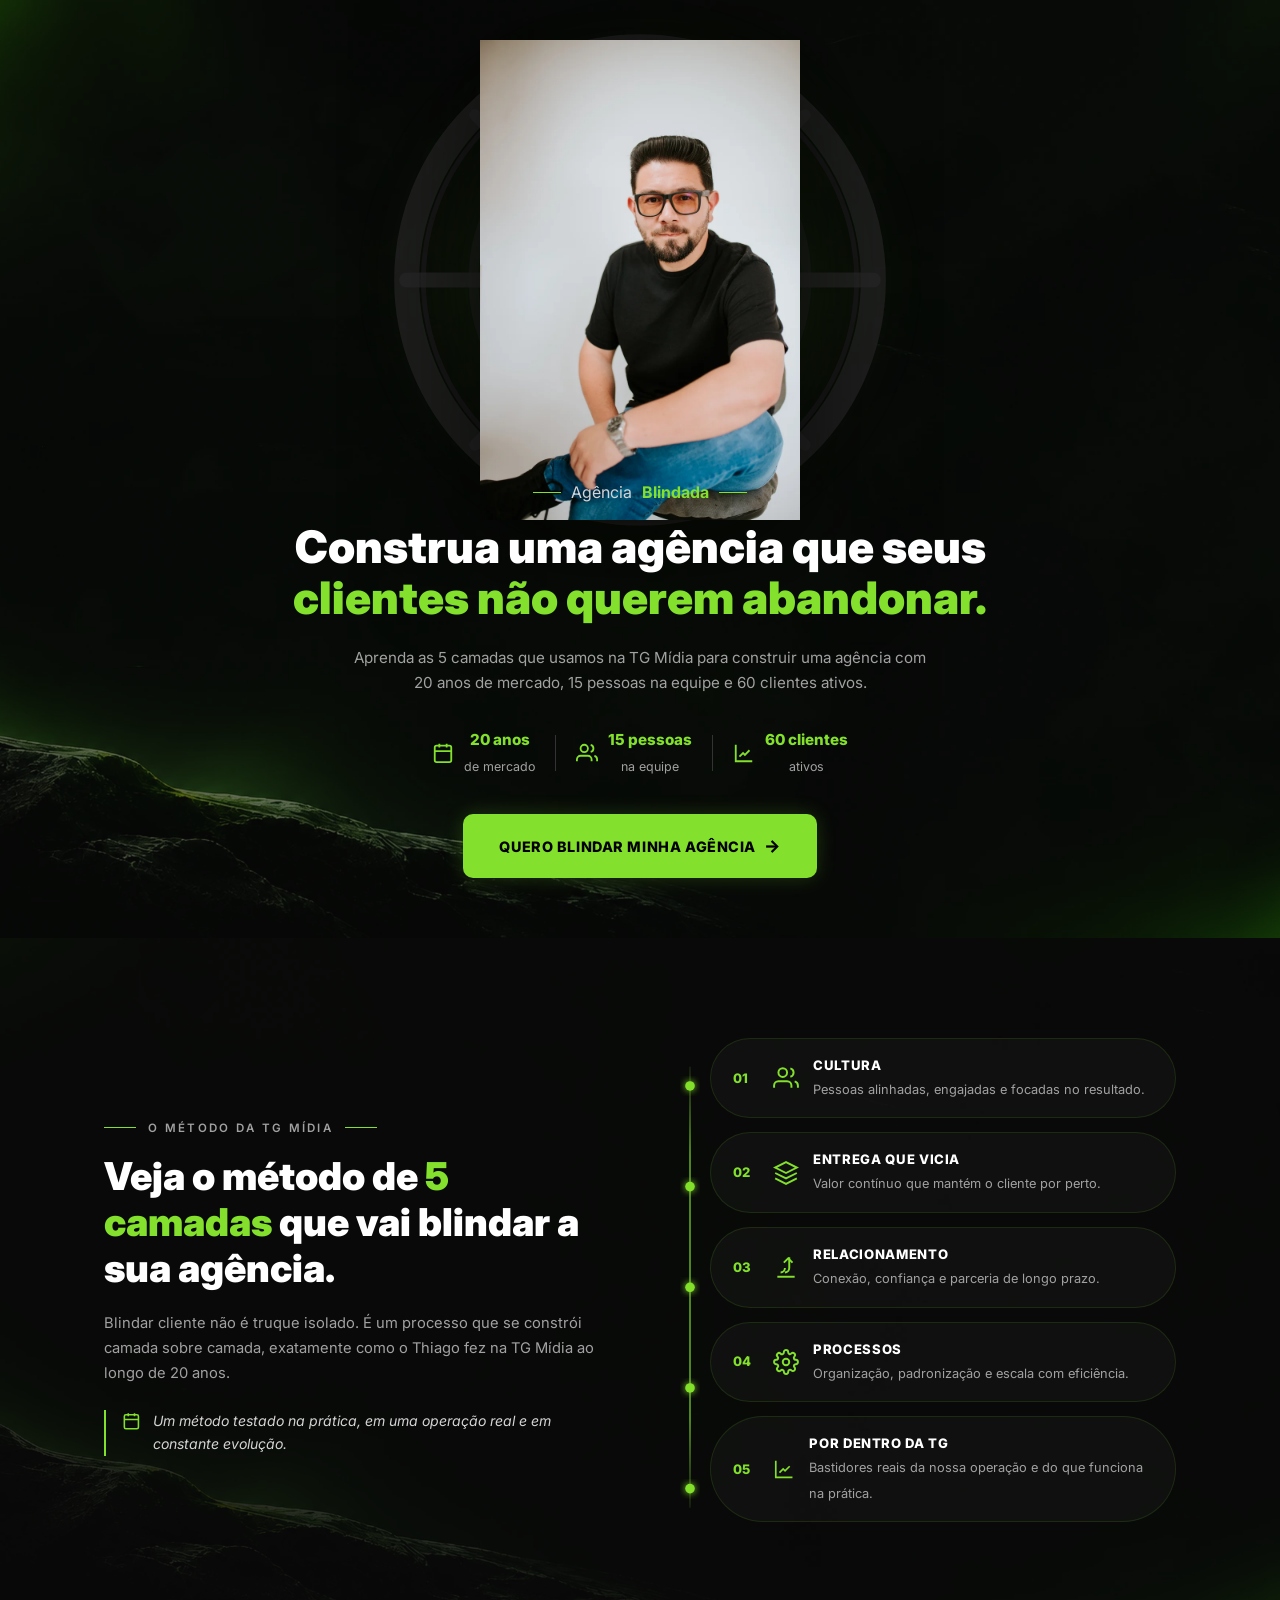
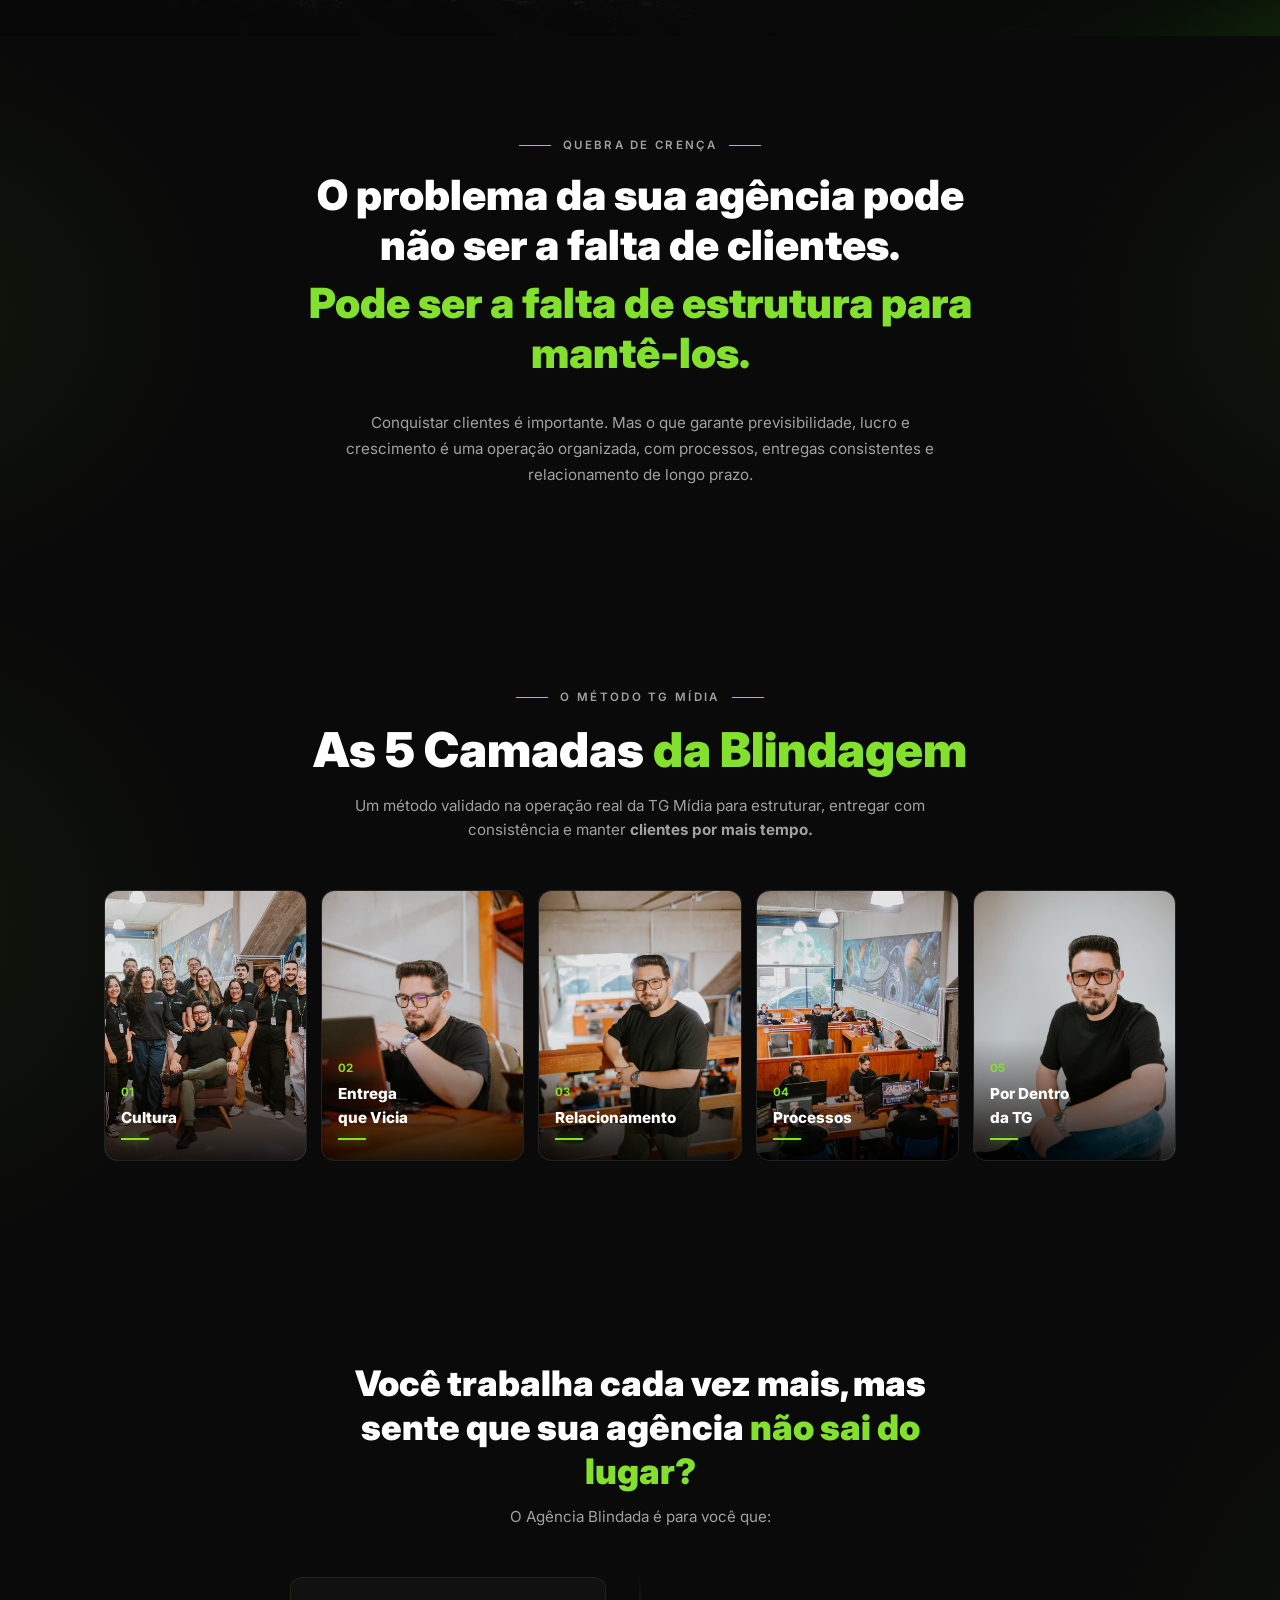
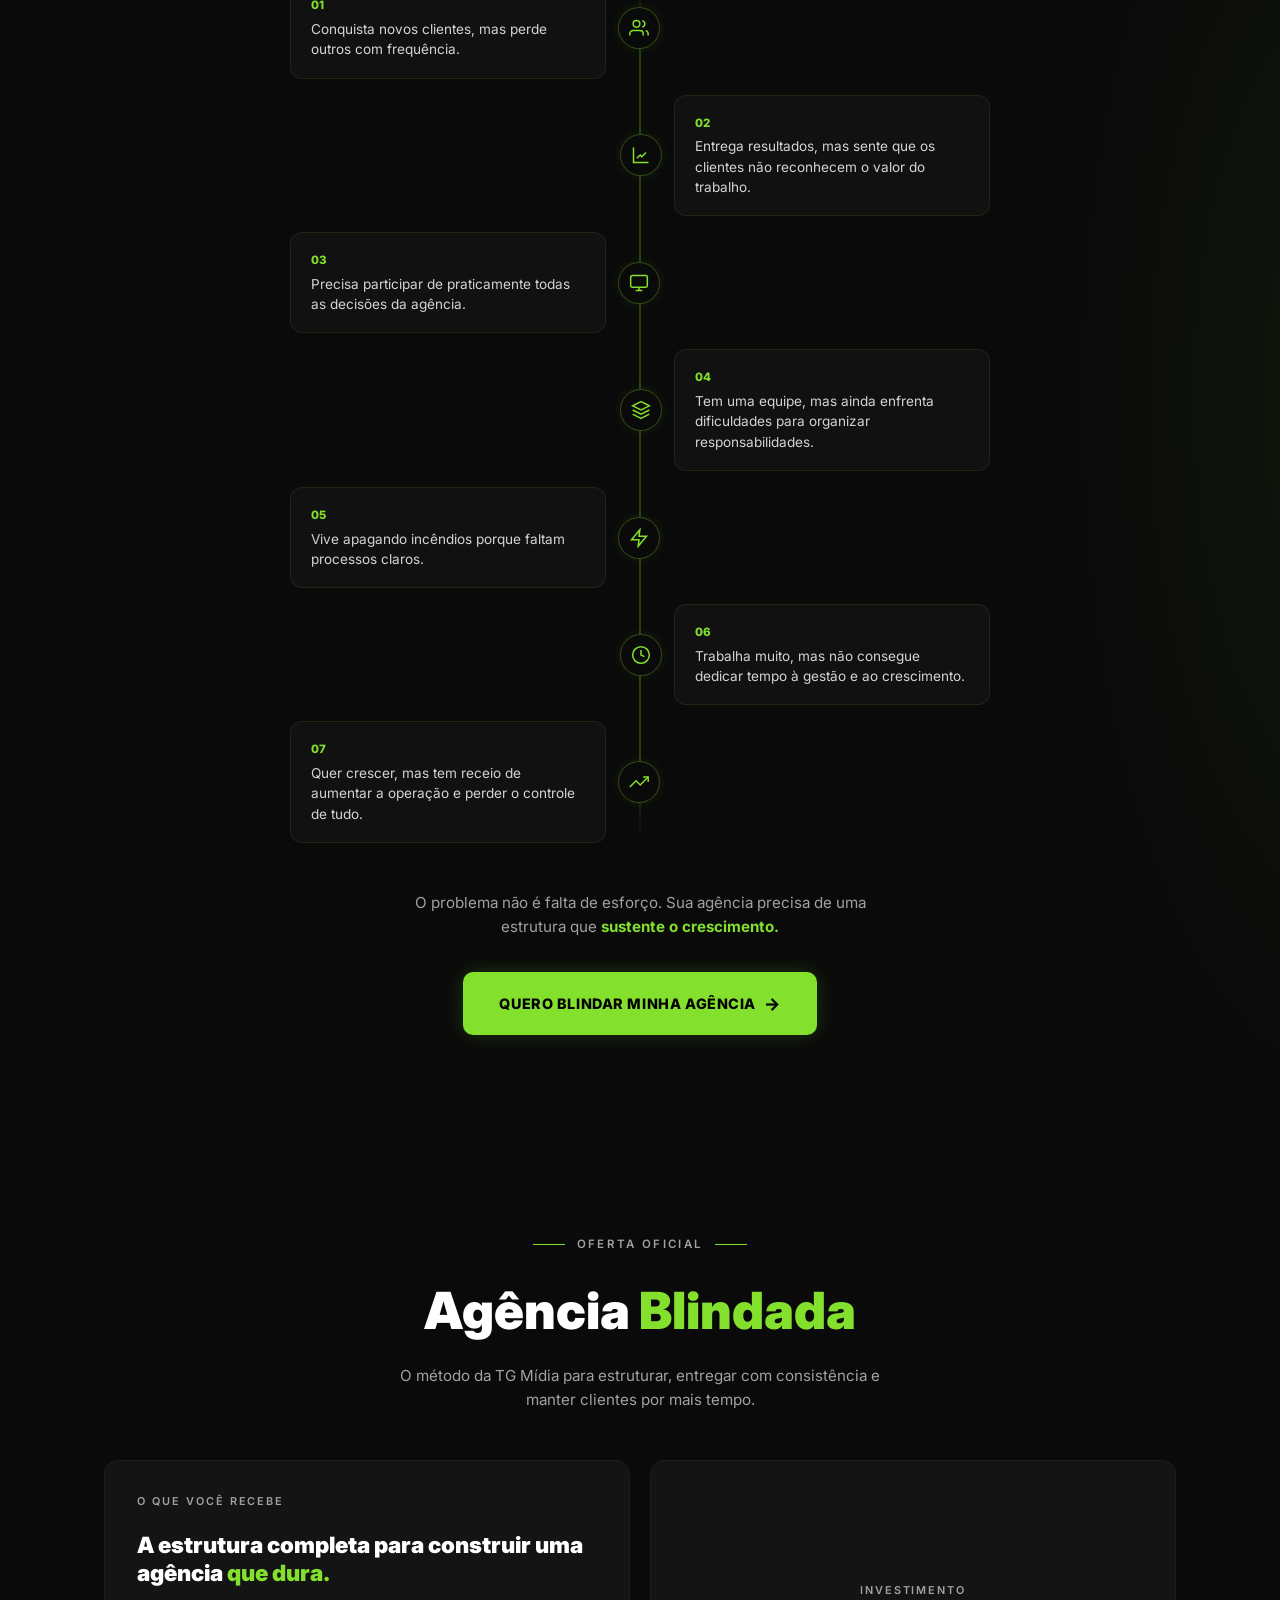
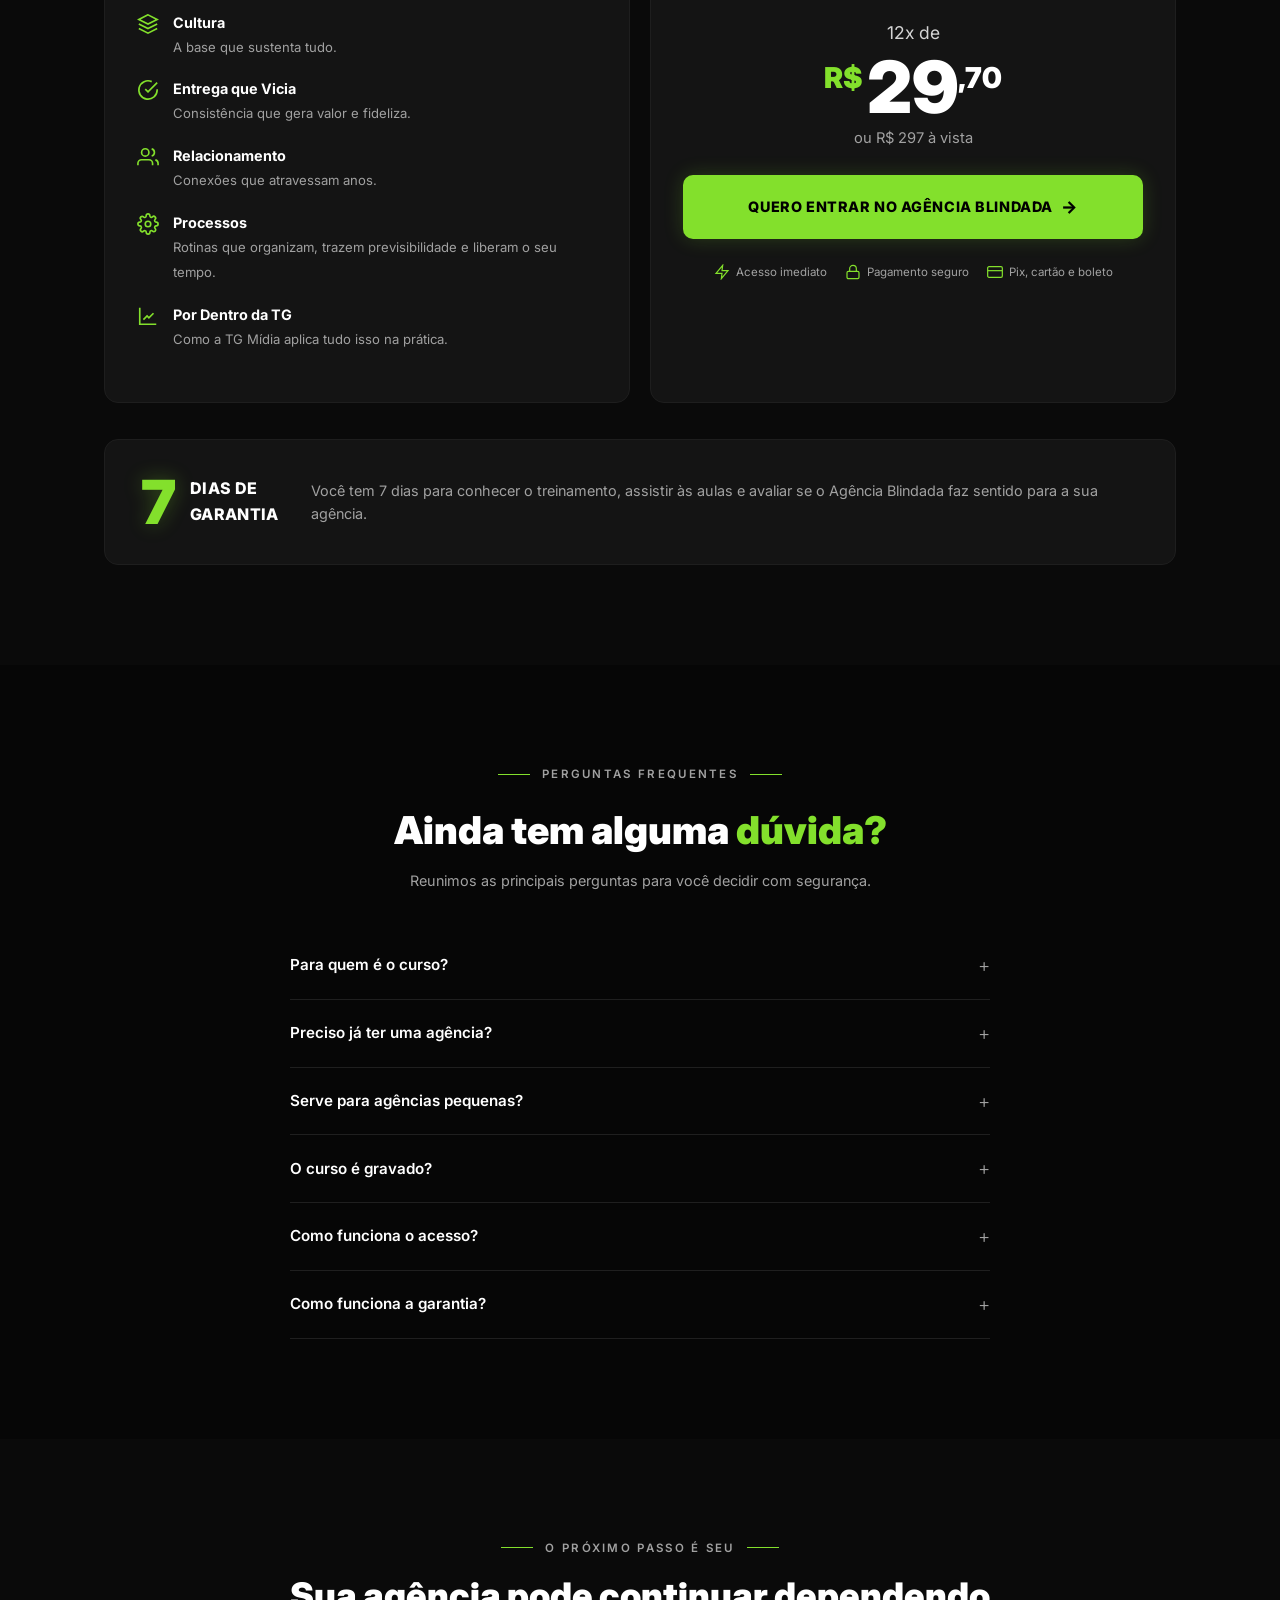
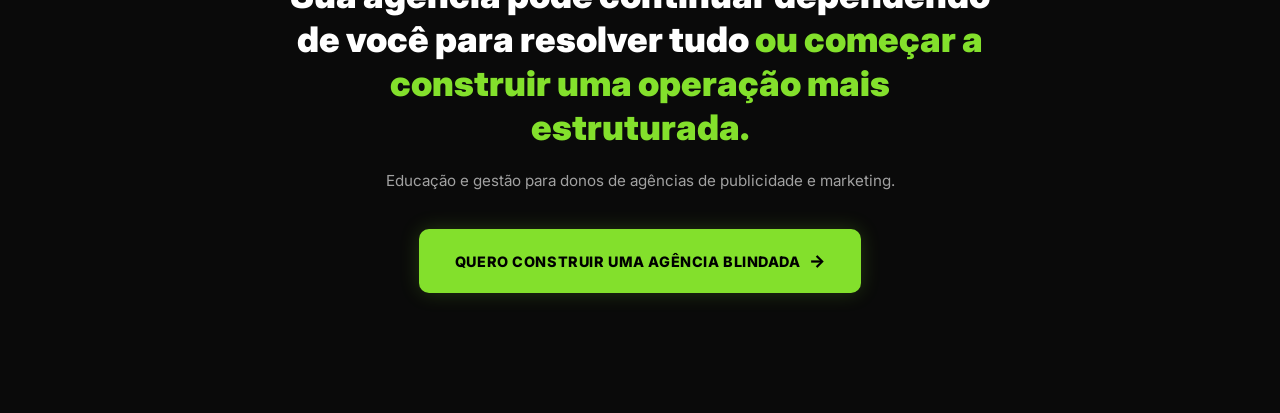
==== index.html @ f0086c82 "Add files via upload" ====
<!DOCTYPE html>
<html lang="pt-BR">
<head>
  <meta charset="UTF-8">
  <meta name="viewport" content="width=device-width, initial-scale=1.0">
  <title>Agência Blindada — Construa uma agência que seus clientes não querem abandonar</title>
  <meta name="description" content="Aprenda as 5 camadas que usamos na TG Mídia para construir uma agência com 20 anos de mercado, 15 pessoas na equipe e 60 clientes ativos.">
  <link rel="preconnect" href="https://fonts.googleapis.com">
  <link rel="preconnect" href="https://fonts.gstatic.com" crossorigin>
  <link href="https://fonts.googleapis.com/css2?family=Inter:wght@400;500;600;700;800;900&display=swap" rel="stylesheet">
  <link rel="stylesheet" href="style.css">
</head>
<body>

  <!-- ═══════════════════ HERO ═══════════════════ -->
  <section class="hero" id="hero">
    <div class="hero-bg"></div>

    <div class="container hero-container">
      <!-- Vault + Photo -->
      <div class="hero-visual">
        <div class="vault-glow"></div>
        <svg class="vault-door" viewBox="0 0 600 600" fill="none" xmlns="http://www.w3.org/2000/svg">
          <!-- Outer ring -->
          <circle cx="300" cy="300" r="280" stroke="#2a2a2a" stroke-width="30" opacity="0.7"/>
          <circle cx="300" cy="300" r="260" stroke="#1a1a1a" stroke-width="6" opacity="0.9"/>
          <!-- Inner ring -->
          <circle cx="300" cy="300" r="200" stroke="#222" stroke-width="12" opacity="0.6"/>
          <!-- Vault bars/spokes -->
          <line x1="300" y1="20" x2="300" y2="180" stroke="#2a2a2a" stroke-width="18" stroke-linecap="round" opacity="0.8"/>
          <line x1="300" y1="420" x2="300" y2="580" stroke="#2a2a2a" stroke-width="18" stroke-linecap="round" opacity="0.8"/>
          <line x1="20" y1="300" x2="180" y2="300" stroke="#2a2a2a" stroke-width="18" stroke-linecap="round" opacity="0.8"/>
          <line x1="420" y1="300" x2="580" y2="300" stroke="#2a2a2a" stroke-width="18" stroke-linecap="round" opacity="0.8"/>
          <!-- Diagonal bars -->
          <line x1="102" y1="102" x2="195" y2="195" stroke="#2a2a2a" stroke-width="14" stroke-linecap="round" opacity="0.7"/>
          <line x1="498" y1="102" x2="405" y2="195" stroke="#2a2a2a" stroke-width="14" stroke-linecap="round" opacity="0.7"/>
          <line x1="102" y1="498" x2="195" y2="405" stroke="#2a2a2a" stroke-width="14" stroke-linecap="round" opacity="0.7"/>
          <line x1="498" y1="498" x2="405" y2="405" stroke="#2a2a2a" stroke-width="14" stroke-linecap="round" opacity="0.7"/>
          <!-- Extra shorter bars -->
          <line x1="300" y1="100" x2="195" y2="140" stroke="#252525" stroke-width="10" stroke-linecap="round" opacity="0.5"/>
          <line x1="300" y1="100" x2="405" y2="140" stroke="#252525" stroke-width="10" stroke-linecap="round" opacity="0.5"/>
          <line x1="300" y1="500" x2="195" y2="460" stroke="#252525" stroke-width="10" stroke-linecap="round" opacity="0.5"/>
          <line x1="300" y1="500" x2="405" y2="460" stroke="#252525" stroke-width="10" stroke-linecap="round" opacity="0.5"/>
          <!-- Center bolt -->
          <circle cx="300" cy="300" r="30" fill="#1a1a1a" stroke="#2a2a2a" stroke-width="6"/>
          <circle cx="300" cy="300" r="12" fill="#222"/>
        </svg>
        <img class="hero-photo" src="images/thiago-hero.webp" alt="Thiago — TG Mídia" loading="eager" width="800" height="1200">
      </div>

      <!-- Text content below -->
      <div class="hero-content">
        <p class="hero-badge"><span class="badge-line"></span> Agência <strong>Blindada</strong> <span class="badge-line"></span></p>
        <h1>Construa uma agência que seus <span class="green">clientes não querem abandonar.</span></h1>
        <p class="hero-sub">Aprenda as 5 camadas que usamos na TG Mídia para construir uma agência com 20 anos de mercado, 15 pessoas na equipe e 60 clientes ativos.</p>
        <div class="hero-stats">
          <div class="stat">
            <svg width="22" height="22" fill="none" stroke="#83e02c" stroke-width="2" viewBox="0 0 24 24"><rect x="3" y="4" width="18" height="18" rx="2"/><path d="M16 2v4M8 2v4M3 10h18"/></svg>
            <div><strong>20 anos</strong><span>de mercado</span></div>
          </div>
          <div class="stat-divider"></div>
          <div class="stat">
            <svg width="22" height="22" fill="none" stroke="#83e02c" stroke-width="2" viewBox="0 0 24 24"><path d="M17 21v-2a4 4 0 00-4-4H5a4 4 0 00-4 4v2"/><circle cx="9" cy="7" r="4"/><path d="M23 21v-2a4 4 0 00-3-3.87M16 3.13a4 4 0 010 7.75"/></svg>
            <div><strong>15 pessoas</strong><span>na equipe</span></div>
          </div>
          <div class="stat-divider"></div>
          <div class="stat">
            <svg width="22" height="22" fill="none" stroke="#83e02c" stroke-width="2" viewBox="0 0 24 24"><path d="M3 3v18h18"/><path d="M18 9l-5 5-2-2-4 4"/></svg>
            <div><strong>60 clientes</strong><span>ativos</span></div>
          </div>
        </div>
        <a href="https://pay.kiwify.com.br/VEnm06J" class="cta-btn">QUERO BLINDAR MINHA AGÊNCIA <span>→</span></a>
      </div>
    </div>
  </section>

  <!-- ═══════════════════ MÉTODO - 5 CAMADAS ═══════════════════ -->
  <section class="metodo" id="metodo">
    <div class="metodo-bg"></div>
    <div class="container metodo-grid">
      <div class="metodo-left">
        <p class="section-tag left-tag">O MÉTODO DA TG MÍDIA</p>
        <h2>Veja o método de <span class="green">5 camadas</span> que vai blindar a sua agência.</h2>
        <p class="metodo-desc">Blindar cliente não é truque isolado. É um processo que se constrói camada sobre camada, exatamente como o Thiago fez na TG Mídia ao longo de 20 anos.</p>
        <div class="metodo-tested">
          <svg width="22" height="22" fill="none" stroke="#83e02c" stroke-width="2" viewBox="0 0 24 24"><rect x="3" y="4" width="18" height="18" rx="2"/><path d="M16 2v4M8 2v4M3 10h18"/></svg>
          <p><em>Um método testado na prática, em uma operação real e em constante evolução.</em></p>
        </div>
      </div>
      <div class="metodo-right">
        <!-- Neon connection line SVG -->
        <svg class="neon-line" viewBox="0 0 40 520" fill="none" xmlns="http://www.w3.org/2000/svg">
          <line x1="20" y1="30" x2="20" y2="490" stroke="url(#neonGrad)" stroke-width="2"/>
          <circle cx="20" cy="50" r="5" fill="#83e02c" filter="url(#glow)"/>
          <circle cx="20" cy="155" r="5" fill="#83e02c" filter="url(#glow)"/>
          <circle cx="20" cy="260" r="5" fill="#83e02c" filter="url(#glow)"/>
          <circle cx="20" cy="365" r="5" fill="#83e02c" filter="url(#glow)"/>
          <circle cx="20" cy="470" r="5" fill="#83e02c" filter="url(#glow)"/>
          <defs>
            <linearGradient id="neonGrad" x1="20" y1="30" x2="20" y2="490" gradientUnits="userSpaceOnUse">
              <stop stop-color="#83e02c" stop-opacity="0.1"/>
              <stop offset="0.2" stop-color="#83e02c" stop-opacity="0.6"/>
              <stop offset="0.8" stop-color="#83e02c" stop-opacity="0.6"/>
              <stop offset="1" stop-color="#83e02c" stop-opacity="0.1"/>
            </linearGradient>
            <filter id="glow" x="-50%" y="-50%" width="200%" height="200%">
              <feGaussianBlur stdDeviation="4" result="blur"/>
              <feMerge>
                <feMergeNode in="blur"/>
                <feMergeNode in="SourceGraphic"/>
              </feMerge>
            </filter>
          </defs>
        </svg>

        <div class="camada-card">
          <span class="camada-num">01</span>
          <svg width="26" height="26" fill="none" stroke="#83e02c" stroke-width="1.8" viewBox="0 0 24 24"><path d="M17 21v-2a4 4 0 00-4-4H5a4 4 0 00-4 4v2"/><circle cx="9" cy="7" r="4"/><path d="M23 21v-2a4 4 0 00-3-3.87M16 3.13a4 4 0 010 7.75"/></svg>
          <div>
            <strong>CULTURA</strong>
            <span>Pessoas alinhadas, engajadas e focadas no resultado.</span>
          </div>
        </div>
        <div class="camada-card">
          <span class="camada-num">02</span>
          <svg width="26" height="26" fill="none" stroke="#83e02c" stroke-width="1.8" viewBox="0 0 24 24"><path d="M12 2L2 7l10 5 10-5-10-5z"/><path d="M2 17l10 5 10-5"/><path d="M2 12l10 5 10-5"/></svg>
          <div>
            <strong>ENTREGA QUE VICIA</strong>
            <span>Valor contínuo que mantém o cliente por perto.</span>
          </div>
        </div>
        <div class="camada-card">
          <span class="camada-num">03</span>
          <svg width="26" height="26" fill="none" stroke="#83e02c" stroke-width="1.8" viewBox="0 0 24 24"><path d="M11 17a4 4 0 004-4V3M7 17a4 4 0 004-4"/><path d="M18 8l-4-4-4 4"/><path d="M4 21h16"/></svg>
          <div>
            <strong>RELACIONAMENTO</strong>
            <span>Conexão, confiança e parceria de longo prazo.</span>
          </div>
        </div>
        <div class="camada-card">
          <span class="camada-num">04</span>
          <svg width="26" height="26" fill="none" stroke="#83e02c" stroke-width="1.8" viewBox="0 0 24 24"><circle cx="12" cy="12" r="3"/><path d="M19.4 15a1.65 1.65 0 00.33 1.82l.06.06a2 2 0 010 2.83 2 2 0 01-2.83 0l-.06-.06a1.65 1.65 0 00-1.82-.33 1.65 1.65 0 00-1 1.51V21a2 2 0 01-4 0v-.09A1.65 1.65 0 009 19.4a1.65 1.65 0 00-1.82.33l-.06.06a2 2 0 01-2.83-2.83l.06-.06A1.65 1.65 0 004.68 15a1.65 1.65 0 00-1.51-1H3a2 2 0 010-4h.09A1.65 1.65 0 004.6 9a1.65 1.65 0 00-.33-1.82l-.06-.06a2 2 0 012.83-2.83l.06.06A1.65 1.65 0 009 4.68a1.65 1.65 0 001-1.51V3a2 2 0 014 0v.09a1.65 1.65 0 001 1.51 1.65 1.65 0 001.82-.33l.06-.06a2 2 0 012.83 2.83l-.06.06A1.65 1.65 0 0019.4 9a1.65 1.65 0 001.51 1H21a2 2 0 010 4h-.09a1.65 1.65 0 00-1.51 1z"/></svg>
          <div>
            <strong>PROCESSOS</strong>
            <span>Organização, padronização e escala com eficiência.</span>
          </div>
        </div>
        <div class="camada-card">
          <span class="camada-num">05</span>
          <svg width="26" height="26" fill="none" stroke="#83e02c" stroke-width="1.8" viewBox="0 0 24 24"><path d="M3 3v18h18"/><path d="M18 9l-5 5-2-2-4 4"/></svg>
          <div>
            <strong>POR DENTRO DA TG</strong>
            <span>Bastidores reais da nossa operação e do que funciona na prática.</span>
          </div>
        </div>
      </div>
    </div>
  </section>

  <!-- ═══════════════════ QUEBRA DE CRENÇA ═══════════════════ -->
  <section class="quebra">
    <div class="glow-edge glow-left"></div>
    <div class="glow-edge glow-right"></div>
    <div class="container">
      <p class="section-tag">QUEBRA DE CRENÇA</p>
      <h2>O problema da sua agência pode não ser a falta de clientes.</h2>
      <h2 class="green">Pode ser a falta de estrutura para mantê-los.</h2>
      <p class="quebra-desc">Conquistar clientes é importante. Mas o que garante previsibilidade, lucro e crescimento é uma operação organizada, com processos, entregas consistentes e relacionamento de longo prazo.</p>
    </div>
  </section>

  <!-- ═══════════════════ 5 CAMADAS - CARDS COM FOTOS ═══════════════════ -->
  <section class="camadas-fotos">
    <div class="glow-edge glow-left"></div>
    <div class="container">
      <p class="section-tag">O MÉTODO TG MÍDIA</p>
      <h2>As 5 Camadas <span class="green">da Blindagem</span></h2>
      <p class="camadas-sub">Um método validado na operação real da TG Mídia para estruturar, entregar com consistência e manter <strong>clientes por mais tempo.</strong></p>
      <div class="camadas-grid">
        <div class="camada-foto-card">
          <img src="images/team.webp" alt="Equipe TG Mídia" loading="lazy" width="800" height="533">
          <div class="camada-foto-info">
            <span class="camada-foto-num">01</span>
            <strong>Cultura</strong>
            <div class="camada-foto-line"></div>
          </div>
        </div>
        <div class="camada-foto-card">
          <img src="images/thiago-laptop.webp" alt="Entrega que Vicia" loading="lazy" width="600" height="899">
          <div class="camada-foto-info">
            <span class="camada-foto-num">02</span>
            <strong>Entrega<br>que Vicia</strong>
            <div class="camada-foto-line"></div>
          </div>
        </div>
        <div class="camada-foto-card">
          <img src="images/thiago-railing.webp" alt="Relacionamento" loading="lazy" width="600" height="899">
          <div class="camada-foto-info">
            <span class="camada-foto-num">03</span>
            <strong>Relacionamento</strong>
            <div class="camada-foto-line"></div>
          </div>
        </div>
        <div class="camada-foto-card">
          <img src="images/office.webp" alt="Processos" loading="lazy" width="800" height="533">
          <div class="camada-foto-info">
            <span class="camada-foto-num">04</span>
            <strong>Processos</strong>
            <div class="camada-foto-line"></div>
          </div>
        </div>
        <div class="camada-foto-card">
          <img src="images/thiago-hero.webp" alt="Por Dentro da TG" loading="lazy" width="800" height="1200">
          <div class="camada-foto-info">
            <span class="camada-foto-num">05</span>
            <strong>Por Dentro<br>da TG</strong>
            <div class="camada-foto-line"></div>
          </div>
        </div>
      </div>
    </div>
  </section>

  <!-- ═══════════════════ PARA QUEM É ═══════════════════ -->
  <section class="para-quem" id="para-quem">
    <div class="glow-edge glow-right"></div>
    <div class="container">
      <h2>Você trabalha cada vez mais, mas sente que sua agência <span class="green">não sai do lugar?</span></h2>
      <p class="para-quem-sub">O Agência Blindada é para você que:</p>

      <div class="timeline">
        <div class="timeline-line"></div>

        <div class="timeline-item left">
          <div class="timeline-card">
            <span class="tl-num">01</span>
            <p>Conquista novos clientes, mas perde outros com frequência.</p>
          </div>
          <div class="timeline-icon">
            <svg width="20" height="20" fill="none" stroke="#83e02c" stroke-width="1.8" viewBox="0 0 24 24"><path d="M17 21v-2a4 4 0 00-4-4H5a4 4 0 00-4 4v2"/><circle cx="9" cy="7" r="4"/><path d="M23 21v-2a4 4 0 00-3-3.87M16 3.13a4 4 0 010 7.75"/></svg>
          </div>
        </div>

        <div class="timeline-item right">
          <div class="timeline-icon">
            <svg width="20" height="20" fill="none" stroke="#83e02c" stroke-width="1.8" viewBox="0 0 24 24"><path d="M3 3v18h18"/><path d="M18 9l-5 5-2-2-4 4"/></svg>
          </div>
          <div class="timeline-card">
            <span class="tl-num">02</span>
            <p>Entrega resultados, mas sente que os clientes não reconhecem o valor do trabalho.</p>
          </div>
        </div>

        <div class="timeline-item left">
          <div class="timeline-card">
            <span class="tl-num">03</span>
            <p>Precisa participar de praticamente todas as decisões da agência.</p>
          </div>
          <div class="timeline-icon">
            <svg width="20" height="20" fill="none" stroke="#83e02c" stroke-width="1.8" viewBox="0 0 24 24"><rect x="2" y="3" width="20" height="14" rx="2"/><path d="M8 21h8M12 17v4"/></svg>
          </div>
        </div>

        <div class="timeline-item right">
          <div class="timeline-icon">
            <svg width="20" height="20" fill="none" stroke="#83e02c" stroke-width="1.8" viewBox="0 0 24 24"><path d="M12 2L2 7l10 5 10-5-10-5z"/><path d="M2 17l10 5 10-5"/><path d="M2 12l10 5 10-5"/></svg>
          </div>
          <div class="timeline-card">
            <span class="tl-num">04</span>
            <p>Tem uma equipe, mas ainda enfrenta dificuldades para organizar responsabilidades.</p>
          </div>
        </div>

        <div class="timeline-item left">
          <div class="timeline-card">
            <span class="tl-num">05</span>
            <p>Vive apagando incêndios porque faltam processos claros.</p>
          </div>
          <div class="timeline-icon">
            <svg width="20" height="20" fill="none" stroke="#83e02c" stroke-width="1.8" viewBox="0 0 24 24"><path d="M13 2L3 14h9l-1 8 10-12h-9l1-8z"/></svg>
          </div>
        </div>

        <div class="timeline-item right">
          <div class="timeline-icon">
            <svg width="20" height="20" fill="none" stroke="#83e02c" stroke-width="1.8" viewBox="0 0 24 24"><circle cx="12" cy="12" r="10"/><path d="M12 6v6l4 2"/></svg>
          </div>
          <div class="timeline-card">
            <span class="tl-num">06</span>
            <p>Trabalha muito, mas não consegue dedicar tempo à gestão e ao crescimento.</p>
          </div>
        </div>

        <div class="timeline-item left last-item">
          <div class="timeline-card">
            <span class="tl-num">07</span>
            <p>Quer crescer, mas tem receio de aumentar a operação e perder o controle de tudo.</p>
          </div>
          <div class="timeline-icon">
            <svg width="20" height="20" fill="none" stroke="#83e02c" stroke-width="1.8" viewBox="0 0 24 24"><path d="M23 6l-9.5 9.5-5-5L1 18"/><path d="M17 6h6v6"/></svg>
          </div>
        </div>
      </div>

      <p class="para-quem-bottom">O problema não é falta de esforço. Sua agência precisa de uma estrutura que <strong class="green">sustente o crescimento.</strong></p>
      <a href="https://pay.kiwify.com.br/VEnm06J" class="cta-btn">QUERO BLINDAR MINHA AGÊNCIA <span>→</span></a>
    </div>
  </section>

  <!-- ═══════════════════ OFERTA ═══════════════════ -->
  <section class="oferta" id="oferta">
    <div class="container">
      <p class="section-tag">OFERTA OFICIAL</p>
      <h2 class="oferta-title">Agência <span class="green">Blindada</span></h2>
      <p class="oferta-sub">O método da TG Mídia para estruturar, entregar com consistência e manter clientes por mais tempo.</p>

      <div class="oferta-grid">
        <div class="oferta-box oferta-conteudo">
          <p class="oferta-label">O QUE VOCÊ RECEBE</p>
          <h3>A estrutura completa para construir uma agência <span class="green">que dura.</span></h3>
          <ul class="oferta-list">
            <li>
              <svg width="22" height="22" fill="none" stroke="#83e02c" stroke-width="1.8" viewBox="0 0 24 24"><path d="M12 2L2 7l10 5 10-5-10-5z"/><path d="M2 17l10 5 10-5"/><path d="M2 12l10 5 10-5"/></svg>
              <div><strong>Cultura</strong><span>A base que sustenta tudo.</span></div>
            </li>
            <li>
              <svg width="22" height="22" fill="none" stroke="#83e02c" stroke-width="1.8" viewBox="0 0 24 24"><path d="M22 11.08V12a10 10 0 11-5.93-9.14"/><path d="M22 4L12 14.01l-3-3"/></svg>
              <div><strong>Entrega que Vicia</strong><span>Consistência que gera valor e fideliza.</span></div>
            </li>
            <li>
              <svg width="22" height="22" fill="none" stroke="#83e02c" stroke-width="1.8" viewBox="0 0 24 24"><path d="M17 21v-2a4 4 0 00-4-4H5a4 4 0 00-4 4v2"/><circle cx="9" cy="7" r="4"/><path d="M23 21v-2a4 4 0 00-3-3.87M16 3.13a4 4 0 010 7.75"/></svg>
              <div><strong>Relacionamento</strong><span>Conexões que atravessam anos.</span></div>
            </li>
            <li>
              <svg width="22" height="22" fill="none" stroke="#83e02c" stroke-width="1.8" viewBox="0 0 24 24"><circle cx="12" cy="12" r="3"/><path d="M19.4 15a1.65 1.65 0 00.33 1.82l.06.06a2 2 0 010 2.83 2 2 0 01-2.83 0l-.06-.06a1.65 1.65 0 00-1.82-.33 1.65 1.65 0 00-1 1.51V21a2 2 0 01-4 0v-.09A1.65 1.65 0 009 19.4a1.65 1.65 0 00-1.82.33l-.06.06a2 2 0 01-2.83-2.83l.06-.06A1.65 1.65 0 004.68 15a1.65 1.65 0 00-1.51-1H3a2 2 0 010-4h.09A1.65 1.65 0 004.6 9a1.65 1.65 0 00-.33-1.82l-.06-.06a2 2 0 012.83-2.83l.06.06A1.65 1.65 0 009 4.68a1.65 1.65 0 001-1.51V3a2 2 0 014 0v.09a1.65 1.65 0 001 1.51 1.65 1.65 0 001.82-.33l.06-.06a2 2 0 012.83 2.83l-.06.06A1.65 1.65 0 0019.4 9a1.65 1.65 0 001.51 1H21a2 2 0 010 4h-.09a1.65 1.65 0 00-1.51 1z"/></svg>
              <div><strong>Processos</strong><span>Rotinas que organizam, trazem previsibilidade e liberam o seu tempo.</span></div>
            </li>
            <li>
              <svg width="22" height="22" fill="none" stroke="#83e02c" stroke-width="1.8" viewBox="0 0 24 24"><path d="M3 3v18h18"/><path d="M18 9l-5 5-2-2-4 4"/></svg>
              <div><strong>Por Dentro da TG</strong><span>Como a TG Mídia aplica tudo isso na prática.</span></div>
            </li>
          </ul>
        </div>

        <div class="oferta-box oferta-preco">
          <p class="oferta-label">INVESTIMENTO</p>
          <p class="preco-parcela">12x de</p>
          <p class="preco-valor"><span class="cifrao">R$</span>29<span class="centavos">,70</span></p>
          <p class="preco-avista">ou R$ 297 à vista</p>
          <a href="https://pay.kiwify.com.br/VEnm06J" class="cta-btn cta-btn-full">QUERO ENTRAR NO AGÊNCIA BLINDADA <span>→</span></a>
          <div class="preco-badges">
            <div class="badge">
              <svg width="16" height="16" fill="none" stroke="#83e02c" stroke-width="1.8" viewBox="0 0 24 24"><path d="M13 2L3 14h9l-1 8 10-12h-9l1-8z"/></svg>
              <span>Acesso imediato</span>
            </div>
            <div class="badge">
              <svg width="16" height="16" fill="none" stroke="#83e02c" stroke-width="1.8" viewBox="0 0 24 24"><rect x="3" y="11" width="18" height="11" rx="2"/><path d="M7 11V7a5 5 0 0110 0v4"/></svg>
              <span>Pagamento seguro</span>
            </div>
            <div class="badge">
              <svg width="16" height="16" fill="none" stroke="#83e02c" stroke-width="1.8" viewBox="0 0 24 24"><rect x="1" y="4" width="22" height="16" rx="2"/><path d="M1 10h22"/></svg>
              <span>Pix, cartão e boleto</span>
            </div>
          </div>
        </div>
      </div>

      <!-- Garantia -->
      <div class="garantia">
        <div class="garantia-left">
          <span class="garantia-7">7</span>
          <div>
            <strong>DIAS DE<br>GARANTIA</strong>
          </div>
        </div>
        <p>Você tem 7 dias para conhecer o treinamento, assistir às aulas e avaliar se o Agência Blindada faz sentido para a sua agência.</p>
      </div>
    </div>
  </section>

  <!-- ═══════════════════ FAQ ═══════════════════ -->
  <section class="faq" id="faq">
    <div class="container">
      <p class="section-tag">PERGUNTAS FREQUENTES</p>
      <h2>Ainda tem alguma <span class="green">dúvida?</span></h2>
      <p class="faq-sub">Reunimos as principais perguntas para você decidir com segurança.</p>

      <div class="faq-list">
        <details class="faq-item">
          <summary>Para quem é o curso? <span class="faq-icon">+</span></summary>
          <div class="faq-answer"><p>O Agência Blindada é para donos de agências de publicidade e marketing que querem estruturar sua operação, reter mais clientes e crescer com previsibilidade.</p></div>
        </details>
        <details class="faq-item">
          <summary>Preciso já ter uma agência? <span class="faq-icon">+</span></summary>
          <div class="faq-answer"><p>Sim, o conteúdo é voltado para quem já tem uma agência em operação e quer profissionalizar a gestão e os processos.</p></div>
        </details>
        <details class="faq-item">
          <summary>Serve para agências pequenas? <span class="faq-icon">+</span></summary>
          <div class="faq-answer"><p>Sim! Na verdade, quanto antes você estruturar sua agência, mais preparado estará para crescer de forma sustentável.</p></div>
        </details>
        <details class="faq-item">
          <summary>O curso é gravado? <span class="faq-icon">+</span></summary>
          <div class="faq-answer"><p>Sim, todas as aulas são gravadas e ficam disponíveis para você assistir no seu ritmo, quando e onde quiser.</p></div>
        </details>
        <details class="faq-item">
          <summary>Como funciona o acesso? <span class="faq-icon">+</span></summary>
          <div class="faq-answer"><p>Após a confirmação do pagamento, você recebe os dados de acesso por e-mail e pode começar imediatamente.</p></div>
        </details>
        <details class="faq-item">
          <summary>Como funciona a garantia? <span class="faq-icon">+</span></summary>
          <div class="faq-answer"><p>Você tem 7 dias de garantia incondicional. Se não fizer sentido para você, basta solicitar o reembolso dentro desse prazo.</p></div>
        </details>
      </div>
    </div>
  </section>

  <!-- ═══════════════════ CTA FINAL ═══════════════════ -->
  <section class="cta-final">
    <div class="container">
      <p class="section-tag">O PRÓXIMO PASSO É SEU</p>
      <h2>Sua agência pode continuar dependendo de você para resolver tudo <span class="green">ou começar a construir uma operação mais estruturada.</span></h2>
      <p class="cta-final-sub">Educação e gestão para donos de agências de publicidade e marketing.</p>
      <a href="https://pay.kiwify.com.br/VEnm06J" class="cta-btn">QUERO CONSTRUIR UMA AGÊNCIA BLINDADA <span>→</span></a>
    </div>
  </section>

  <script>
    document.querySelectorAll('.faq-item').forEach(item => {
      item.addEventListener('toggle', () => {
        const icon = item.querySelector('.faq-icon');
        icon.textContent = item.open ? '−' : '+';
      });
    });
  </script>
</body>
</html>
---- style.css ----
/* ═══════════════════ RESET & BASE ═══════════════════ */
*, *::before, *::after { margin: 0; padding: 0; box-sizing: border-box; }

:root {
  --bg: #0a0a0a;
  --bg-card: #141414;
  --bg-card-border: #1e1e1e;
  --green: #83e02c;
  --green-glow: rgba(131, 224, 44, 0.4);
  --green-glow-soft: rgba(131, 224, 44, 0.08);
  --white: #ffffff;
  --gray: #a1a1a1;
  --gray-light: #d4d4d4;
  --font: 'Inter', system-ui, -apple-system, sans-serif;
  --max-w: 1120px;
}

html { scroll-behavior: smooth; }

body {
  font-family: var(--font);
  background: var(--bg);
  color: var(--white);
  line-height: 1.6;
  -webkit-font-smoothing: antialiased;
  overflow-x: hidden;
}

img { display: block; max-width: 100%; height: auto; }
a { text-decoration: none; color: inherit; }

.container { max-width: var(--max-w); margin: 0 auto; padding: 0 24px; }

.section-tag {
  font-size: .72rem;
  font-weight: 600;
  letter-spacing: .2em;
  text-transform: uppercase;
  color: var(--gray);
  text-align: center;
  margin-bottom: 16px;
  display: flex;
  align-items: center;
  justify-content: center;
  gap: 12px;
}
.section-tag::before,
.section-tag::after {
  content: '';
  width: 32px;
  height: 1px;
  background: var(--green);
}

.green { color: var(--green); }

/* Green glow edges - reusable */
.glow-edge {
  position: absolute;
  width: 300px;
  height: 100%;
  top: 0;
  pointer-events: none;
  z-index: 0;
}
.glow-left {
  left: -80px;
  background: radial-gradient(ellipse at left center, rgba(131,224,44,0.06) 0%, transparent 70%);
}
.glow-right {
  right: -80px;
  background: radial-gradient(ellipse at right center, rgba(131,224,44,0.06) 0%, transparent 70%);
}

/* ═══════════════════ CTA BUTTON ═══════════════════ */
.cta-btn {
  display: inline-flex;
  align-items: center;
  gap: 8px;
  background: var(--green);
  color: #000;
  font-weight: 800;
  font-size: .9rem;
  letter-spacing: .04em;
  padding: 18px 36px;
  border-radius: 10px;
  transition: all .25s ease;
  text-transform: uppercase;
  box-shadow: 0 0 20px rgba(131,224,44,0.2);
}
.cta-btn:hover {
  background: #9bff3a;
  transform: translateY(-2px);
  box-shadow: 0 0 40px rgba(131,224,44,0.4), 0 8px 32px rgba(131,224,44,0.25);
}
.cta-btn span { font-size: 1.2em; }
.cta-btn-full { width: 100%; justify-content: center; }

/* ═══════════════════ HERO ═══════════════════ */
.hero {
  position: relative;
  min-height: 100vh;
  display: flex;
  align-items: center;
  overflow: hidden;
  padding: 40px 0 60px;
}
.hero-bg {
  position: absolute;
  inset: 0;
  background: url('images/background.webp') center bottom / cover no-repeat;
  opacity: .4;
}

.hero-container {
  position: relative;
  display: flex;
  flex-direction: column;
  align-items: center;
  text-align: center;
  z-index: 1;
}

/* Vault visual area */
.hero-visual {
  position: relative;
  width: 100%;
  max-width: 650px;
  display: flex;
  justify-content: center;
  align-items: center;
  margin-bottom: -40px;
}

/* Green glow behind vault */
.vault-glow {
  position: absolute;
  top: 50%;
  left: 50%;
  transform: translate(-50%, -50%);
  width: 550px;
  height: 550px;
  background: radial-gradient(circle,
    rgba(131,224,44,0.25) 0%,
    rgba(131,224,44,0.12) 30%,
    rgba(131,224,44,0.04) 50%,
    transparent 70%
  );
  border-radius: 50%;
  filter: blur(20px);
  pointer-events: none;
  z-index: 0;
}

/* Vault door SVG */
.vault-door {
  position: absolute;
  top: 50%;
  left: 50%;
  transform: translate(-50%, -50%);
  width: 500px;
  height: 500px;
  z-index: 1;
  opacity: 0.9;
}

/* Thiago photo */
.hero-photo {
  position: relative;
  z-index: 2;
  max-height: 480px;
  width: auto;
  object-fit: contain;
  filter: drop-shadow(0 20px 60px rgba(0,0,0,.7));
}

/* Hero content */
.hero-content {
  position: relative;
  z-index: 3;
  display: flex;
  flex-direction: column;
  align-items: center;
}

.hero-badge {
  display: flex;
  align-items: center;
  gap: 10px;
  font-size: 1rem;
  font-weight: 400;
  color: var(--gray-light);
  margin-bottom: 16px;
}
.hero-badge strong { color: var(--green); font-weight: 700; }
.badge-line {
  display: inline-block;
  width: 28px;
  height: 1px;
  background: var(--green);
}

.hero h1 {
  font-size: clamp(1.8rem, 3.8vw, 2.8rem);
  font-weight: 900;
  line-height: 1.15;
  margin-bottom: 20px;
  max-width: 700px;
}

.hero-sub {
  font-size: .95rem;
  color: var(--gray);
  line-height: 1.7;
  max-width: 580px;
  margin-bottom: 32px;
}

.hero-stats {
  display: flex;
  align-items: center;
  gap: 20px;
  margin-bottom: 36px;
}
.stat {
  display: flex;
  align-items: center;
  gap: 10px;
}
.stat strong {
  display: block;
  font-size: .95rem;
  font-weight: 800;
  color: var(--green);
}
.stat span {
  font-size: .78rem;
  color: var(--gray);
}
.stat-divider {
  width: 1px;
  height: 36px;
  background: #333;
}

/* ═══════════════════ MÉTODO ═══════════════════ */
.metodo {
  padding: 100px 0;
  position: relative;
  overflow: hidden;
}
.metodo-bg {
  position: absolute;
  inset: 0;
  background: url('images/background.webp') center bottom / cover no-repeat;
  opacity: .15;
  pointer-events: none;
}
.metodo-grid {
  position: relative;
  display: grid;
  grid-template-columns: 1fr 1fr;
  gap: 60px;
  align-items: center;
  z-index: 1;
}
.left-tag { justify-content: flex-start; }
.metodo-left h2 {
  font-size: clamp(1.6rem, 3.2vw, 2.4rem);
  font-weight: 900;
  line-height: 1.2;
  margin-bottom: 20px;
}
.metodo-desc {
  color: var(--gray);
  font-size: .92rem;
  line-height: 1.7;
  margin-bottom: 24px;
}
.metodo-tested {
  display: flex;
  align-items: flex-start;
  gap: 12px;
  padding-left: 16px;
  border-left: 2px solid var(--green);
}
.metodo-tested p {
  color: var(--gray-light);
  font-size: .88rem;
  line-height: 1.6;
}

/* Método right column with neon line */
.metodo-right {
  position: relative;
  padding-left: 40px;
}

.neon-line {
  position: absolute;
  left: 0;
  top: 0;
  width: 40px;
  height: 100%;
}

.camada-card {
  display: flex;
  align-items: center;
  gap: 14px;
  background: rgba(255,255,255,0.03);
  border: 1px solid rgba(131,224,44,0.12);
  border-radius: 60px;
  padding: 16px 22px;
  margin-bottom: 14px;
  transition: all .3s ease;
  box-shadow: 0 0 0 0 transparent;
}
.camada-card:hover {
  border-color: rgba(131,224,44,0.35);
  box-shadow: 0 0 20px rgba(131,224,44,0.08);
}
.camada-num {
  font-size: .82rem;
  font-weight: 800;
  color: var(--green);
  min-width: 26px;
}
.camada-card strong {
  display: block;
  font-size: .82rem;
  font-weight: 800;
  letter-spacing: .05em;
  text-transform: uppercase;
}
.camada-card > div > span {
  font-size: .8rem;
  color: var(--gray);
}

/* ═══════════════════ QUEBRA DE CRENÇA ═══════════════════ */
.quebra {
  padding: 100px 0;
  text-align: center;
  position: relative;
  overflow: hidden;
}
.quebra h2 {
  font-size: clamp(1.6rem, 3.8vw, 2.6rem);
  font-weight: 900;
  line-height: 1.2;
  max-width: 700px;
  margin: 0 auto 8px;
}
.quebra-desc {
  color: var(--gray);
  font-size: .95rem;
  line-height: 1.7;
  max-width: 600px;
  margin: 32px auto 0;
}

/* ═══════════════════ 5 CAMADAS FOTOS ═══════════════════ */
.camadas-fotos {
  padding: 100px 0;
  position: relative;
  overflow: hidden;
}
.camadas-fotos h2 {
  font-size: clamp(1.8rem, 4vw, 3rem);
  font-weight: 900;
  line-height: 1.15;
  text-align: center;
  margin-bottom: 16px;
}
.camadas-sub {
  text-align: center;
  color: var(--gray);
  font-size: .95rem;
  max-width: 580px;
  margin: 0 auto 48px;
}
.camadas-grid {
  display: grid;
  grid-template-columns: repeat(5, 1fr);
  gap: 14px;
}
.camada-foto-card {
  position: relative;
  border-radius: 14px;
  overflow: hidden;
  aspect-ratio: 3/4;
  background: var(--bg-card);
  border: 1px solid rgba(255,255,255,0.06);
  transition: transform .3s, border-color .3s, box-shadow .3s;
}
.camada-foto-card:hover {
  transform: translateY(-6px);
  border-color: rgba(131,224,44,0.25);
  box-shadow: 0 8px 30px rgba(131,224,44,0.1);
}
.camada-foto-card img {
  width: 100%;
  height: 100%;
  object-fit: cover;
  opacity: .9;
  transition: opacity .3s;
}
.camada-foto-card:hover img { opacity: 1; }
.camada-foto-info {
  position: absolute;
  bottom: 0;
  left: 0;
  right: 0;
  padding: 20px 16px;
  background: linear-gradient(transparent, rgba(0,0,0,.85));
}
.camada-foto-num {
  font-size: .72rem;
  font-weight: 700;
  color: var(--green);
  margin-bottom: 4px;
  display: block;
}
.camada-foto-info strong {
  font-size: .95rem;
  font-weight: 800;
  display: block;
  margin-bottom: 8px;
}
.camada-foto-line {
  width: 28px;
  height: 2px;
  background: var(--green);
  box-shadow: 0 0 8px rgba(131,224,44,0.5);
}

/* ═══════════════════ PARA QUEM ═══════════════════ */
.para-quem {
  padding: 100px 0;
  text-align: center;
  position: relative;
  overflow: hidden;
}
.para-quem h2 {
  font-size: clamp(1.5rem, 3.2vw, 2.2rem);
  font-weight: 900;
  line-height: 1.25;
  max-width: 600px;
  margin: 0 auto 12px;
}
.para-quem-sub {
  color: var(--gray);
  font-size: .95rem;
  margin-bottom: 48px;
}

.timeline {
  max-width: 700px;
  margin: 0 auto;
  position: relative;
}
.timeline-line {
  position: absolute;
  left: 50%;
  top: 0;
  bottom: 0;
  width: 2px;
  background: linear-gradient(to bottom, transparent, rgba(131,224,44,0.25) 10%, rgba(131,224,44,0.25) 90%, transparent);
  transform: translateX(-50%);
}
.timeline-item {
  display: flex;
  align-items: center;
  gap: 0;
  margin-bottom: 16px;
  position: relative;
}
.timeline-item.left { justify-content: flex-start; }
.timeline-item.right { justify-content: flex-end; }

.timeline-icon {
  width: 42px;
  height: 42px;
  border-radius: 50%;
  background: var(--bg);
  border: 1px solid rgba(131,224,44,0.3);
  display: flex;
  align-items: center;
  justify-content: center;
  flex-shrink: 0;
  position: relative;
  z-index: 2;
  box-shadow: 0 0 12px rgba(131,224,44,0.1);
}

.timeline-card {
  background: rgba(255,255,255,0.03);
  border: 1px solid rgba(131,224,44,0.1);
  border-radius: 12px;
  padding: 18px 20px;
  width: calc(50% - 34px);
  text-align: left;
  transition: border-color .3s, box-shadow .3s;
}
.timeline-card:hover {
  border-color: rgba(131,224,44,0.25);
  box-shadow: 0 0 16px rgba(131,224,44,0.06);
}

.timeline-item.left .timeline-card { margin-right: 12px; }
.timeline-item.right .timeline-card { margin-left: 12px; }

.tl-num {
  font-size: .72rem;
  font-weight: 800;
  color: var(--green);
  display: block;
  margin-bottom: 4px;
}
.timeline-card p {
  font-size: .85rem;
  color: var(--gray-light);
  line-height: 1.5;
}

.para-quem-bottom {
  color: var(--gray);
  font-size: .95rem;
  margin: 48px auto 32px;
  max-width: 500px;
}
.para-quem .cta-btn { margin: 0 auto; }

/* ═══════════════════ OFERTA ═══════════════════ */
.oferta { padding: 100px 0; }
.oferta-title {
  font-size: clamp(2.2rem, 4.5vw, 3.2rem);
  font-weight: 900;
  text-align: center;
  margin-bottom: 12px;
}
.oferta-sub {
  text-align: center;
  color: var(--gray);
  font-size: .95rem;
  max-width: 500px;
  margin: 0 auto 48px;
}
.oferta-grid {
  display: grid;
  grid-template-columns: 1fr 1fr;
  gap: 20px;
  margin-bottom: 36px;
}
.oferta-box {
  background: var(--bg-card);
  border: 1px solid var(--bg-card-border);
  border-radius: 14px;
  padding: 32px;
}
.oferta-label {
  font-size: .68rem;
  font-weight: 600;
  letter-spacing: .18em;
  color: var(--gray);
  margin-bottom: 20px;
}
.oferta-conteudo h3 {
  font-size: 1.4rem;
  font-weight: 900;
  line-height: 1.25;
  margin-bottom: 24px;
}
.oferta-list { list-style: none; }
.oferta-list li {
  display: flex;
  align-items: flex-start;
  gap: 14px;
  margin-bottom: 18px;
}
.oferta-list li svg { flex-shrink: 0; margin-top: 2px; }
.oferta-list strong { display: block; font-size: .9rem; }
.oferta-list span { font-size: .82rem; color: var(--gray); }

.oferta-preco {
  text-align: center;
  display: flex;
  flex-direction: column;
  align-items: center;
  justify-content: center;
}
.preco-parcela { font-size: 1.1rem; color: var(--gray-light); margin-bottom: 4px; }
.preco-valor { font-size: 4.5rem; font-weight: 900; line-height: 1; margin-bottom: 4px; }
.cifrao { font-size: 1.8rem; color: var(--green); vertical-align: super; margin-right: 4px; }
.centavos { font-size: 1.8rem; vertical-align: super; }
.preco-avista { color: var(--gray); font-size: .92rem; margin-bottom: 24px; }
.oferta-preco .cta-btn { margin-bottom: 24px; }

.preco-badges {
  display: flex;
  gap: 18px;
  flex-wrap: wrap;
  justify-content: center;
}
.badge {
  display: flex;
  align-items: center;
  gap: 6px;
  font-size: .72rem;
  color: var(--gray);
}

/* Garantia */
.garantia {
  display: flex;
  align-items: center;
  gap: 32px;
  background: var(--bg-card);
  border: 1px solid var(--bg-card-border);
  border-radius: 14px;
  padding: 32px 36px;
}
.garantia-left {
  display: flex;
  align-items: center;
  gap: 14px;
  flex-shrink: 0;
}
.garantia-7 {
  font-size: 3.8rem;
  font-weight: 900;
  color: var(--green);
  line-height: 1;
  text-shadow: 0 0 20px rgba(131,224,44,0.3);
}
.garantia-left strong {
  font-size: 1rem;
  font-weight: 800;
  letter-spacing: .02em;
  line-height: 1.3;
}
.garantia > p {
  color: var(--gray);
  font-size: .9rem;
  line-height: 1.6;
}

/* ═══════════════════ FAQ ═══════════════════ */
.faq {
  padding: 100px 0;
  background: rgba(0,0,0,.4);
}
.faq h2 {
  font-size: clamp(1.6rem, 3.2vw, 2.4rem);
  font-weight: 900;
  text-align: center;
  margin-bottom: 8px;
}
.faq-sub {
  text-align: center;
  color: var(--gray);
  font-size: .9rem;
  margin-bottom: 40px;
}
.faq-list {
  max-width: 700px;
  margin: 0 auto;
}
.faq-item {
  border-bottom: 1px solid rgba(255,255,255,.1);
}
.faq-item summary {
  display: flex;
  align-items: center;
  justify-content: space-between;
  padding: 18px 0;
  font-size: .95rem;
  font-weight: 600;
  cursor: pointer;
  list-style: none;
  transition: color .2s;
}
.faq-item summary::-webkit-details-marker { display: none; }
.faq-item summary:hover { color: var(--green); }
.faq-icon {
  font-size: 1.2rem;
  font-weight: 300;
  color: var(--gray);
  flex-shrink: 0;
  transition: transform .2s;
}
.faq-item[open] .faq-icon { transform: rotate(45deg); }
.faq-answer { padding: 0 0 18px; }
.faq-answer p {
  color: var(--gray);
  font-size: .88rem;
  line-height: 1.6;
}

/* ═══════════════════ CTA FINAL ═══════════════════ */
.cta-final {
  padding: 100px 0 120px;
  text-align: center;
}
.cta-final h2 {
  font-size: clamp(1.5rem, 3.2vw, 2.2rem);
  font-weight: 900;
  line-height: 1.25;
  max-width: 700px;
  margin: 0 auto 20px;
}
.cta-final-sub {
  color: var(--gray);
  font-size: .95rem;
  margin-bottom: 36px;
}

/* ═══════════════════ RESPONSIVE ═══════════════════ */
@media (max-width: 900px) {
  .hero-visual { max-width: 400px; }
  .vault-door { width: 350px; height: 350px; }
  .vault-glow { width: 380px; height: 380px; }
  .hero-photo { max-height: 350px; }
  .hero h1 { font-size: 1.8rem; }
  .hero-stats { flex-wrap: wrap; justify-content: center; }

  .metodo-grid {
    grid-template-columns: 1fr;
    gap: 40px;
  }
  .left-tag { justify-content: center; }
  .metodo-left { text-align: center; }
  .metodo-right { padding-left: 0; }
  .neon-line { display: none; }

  .camadas-grid {
    grid-template-columns: repeat(2, 1fr);
  }
  .camadas-grid .camada-foto-card:last-child {
    grid-column: 1 / -1;
    max-width: 50%;
    margin: 0 auto;
  }

  .oferta-grid { grid-template-columns: 1fr; }

  .garantia {
    flex-direction: column;
    text-align: center;
  }

  .timeline-item.left,
  .timeline-item.right {
    flex-direction: column;
    align-items: center;
  }
  .timeline-card {
    width: 100%;
    text-align: center;
    margin: 10px 0 0 !important;
  }
  .timeline-line { display: none; }
}

@media (max-width: 540px) {
  .hero { padding: 30px 0 50px; }
  .hero-visual { max-width: 320px; }
  .vault-door { width: 280px; height: 280px; }
  .vault-glow { width: 300px; height: 300px; }
  .hero-photo { max-height: 280px; }
  .hero h1 { font-size: 1.5rem; }
  .hero-stats { gap: 12px; }
  .stat-divider { display: none; }
  .cta-btn { padding: 16px 24px; font-size: .82rem; width: 100%; justify-content: center; }

  .camadas-grid { grid-template-columns: 1fr; }
  .camadas-grid .camada-foto-card:last-child { max-width: 100%; }

  .preco-valor { font-size: 3.2rem; }
  .preco-badges { flex-direction: column; align-items: center; }
}
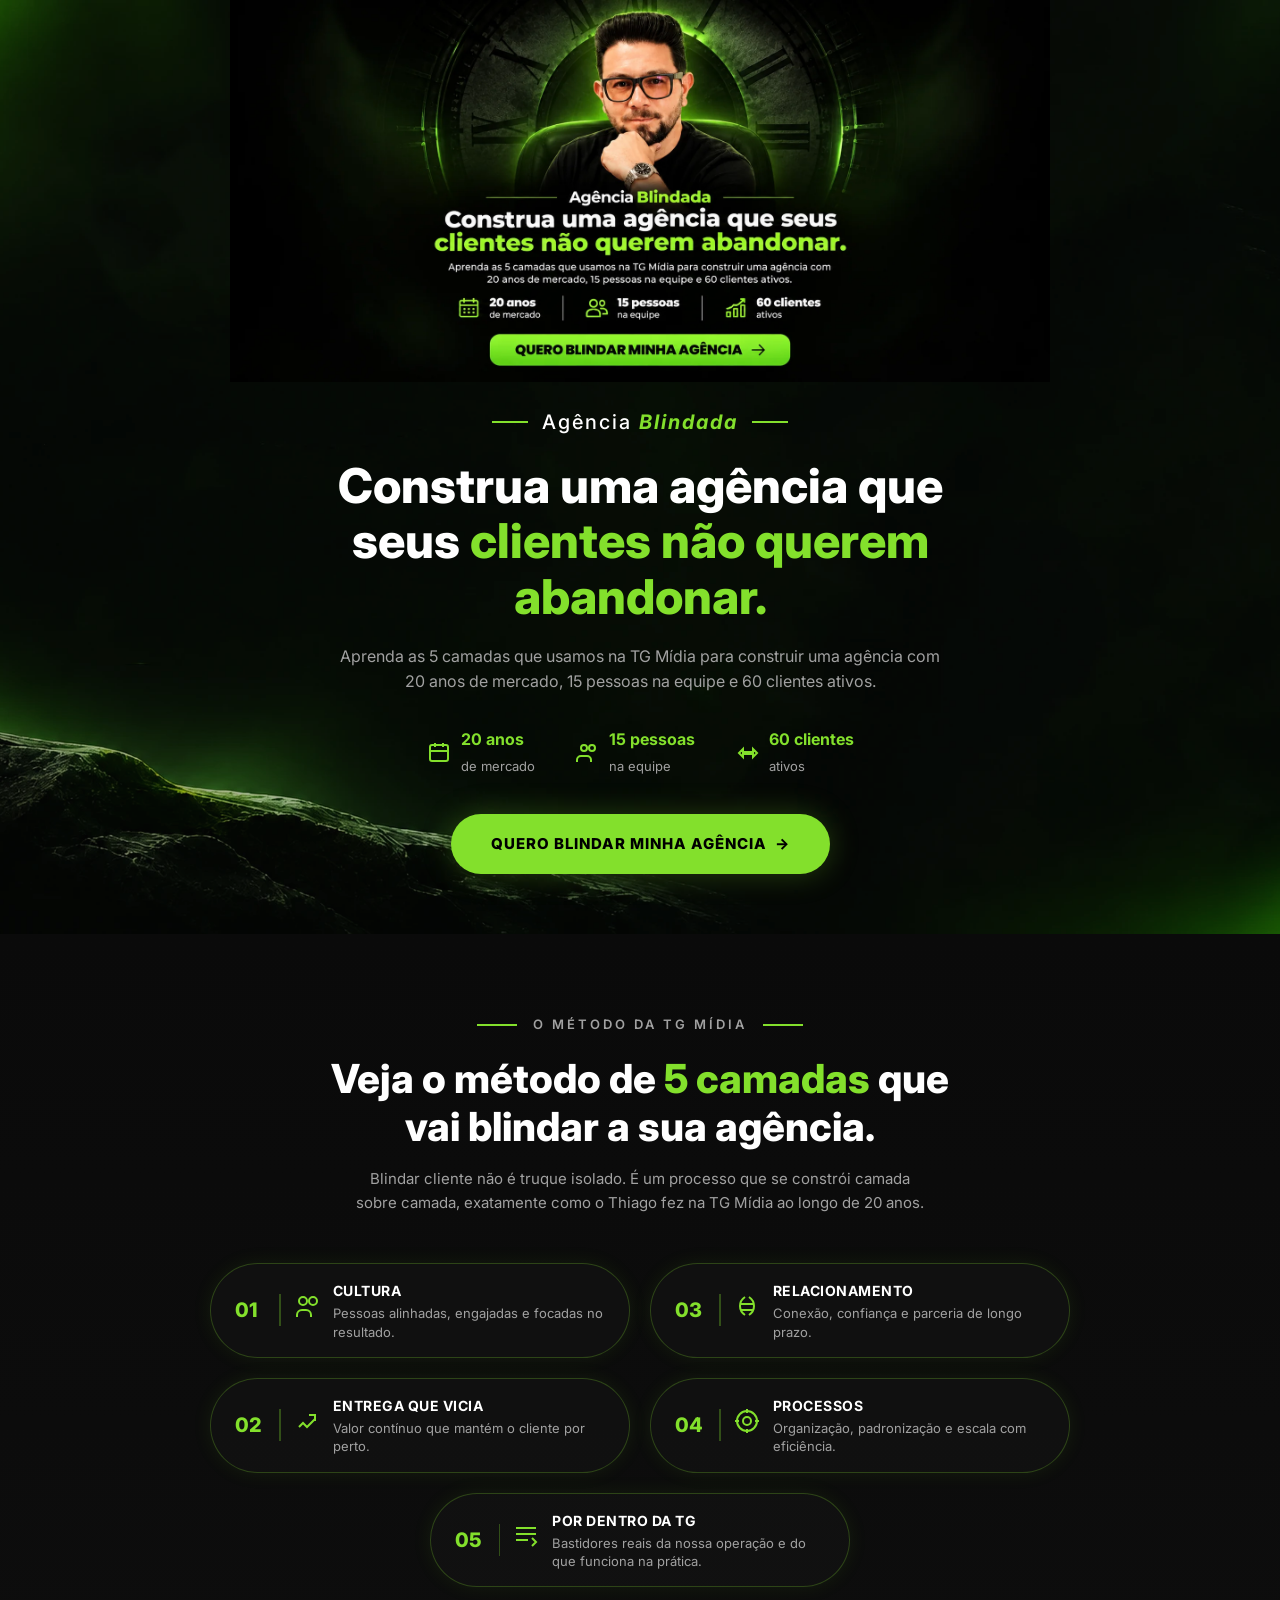
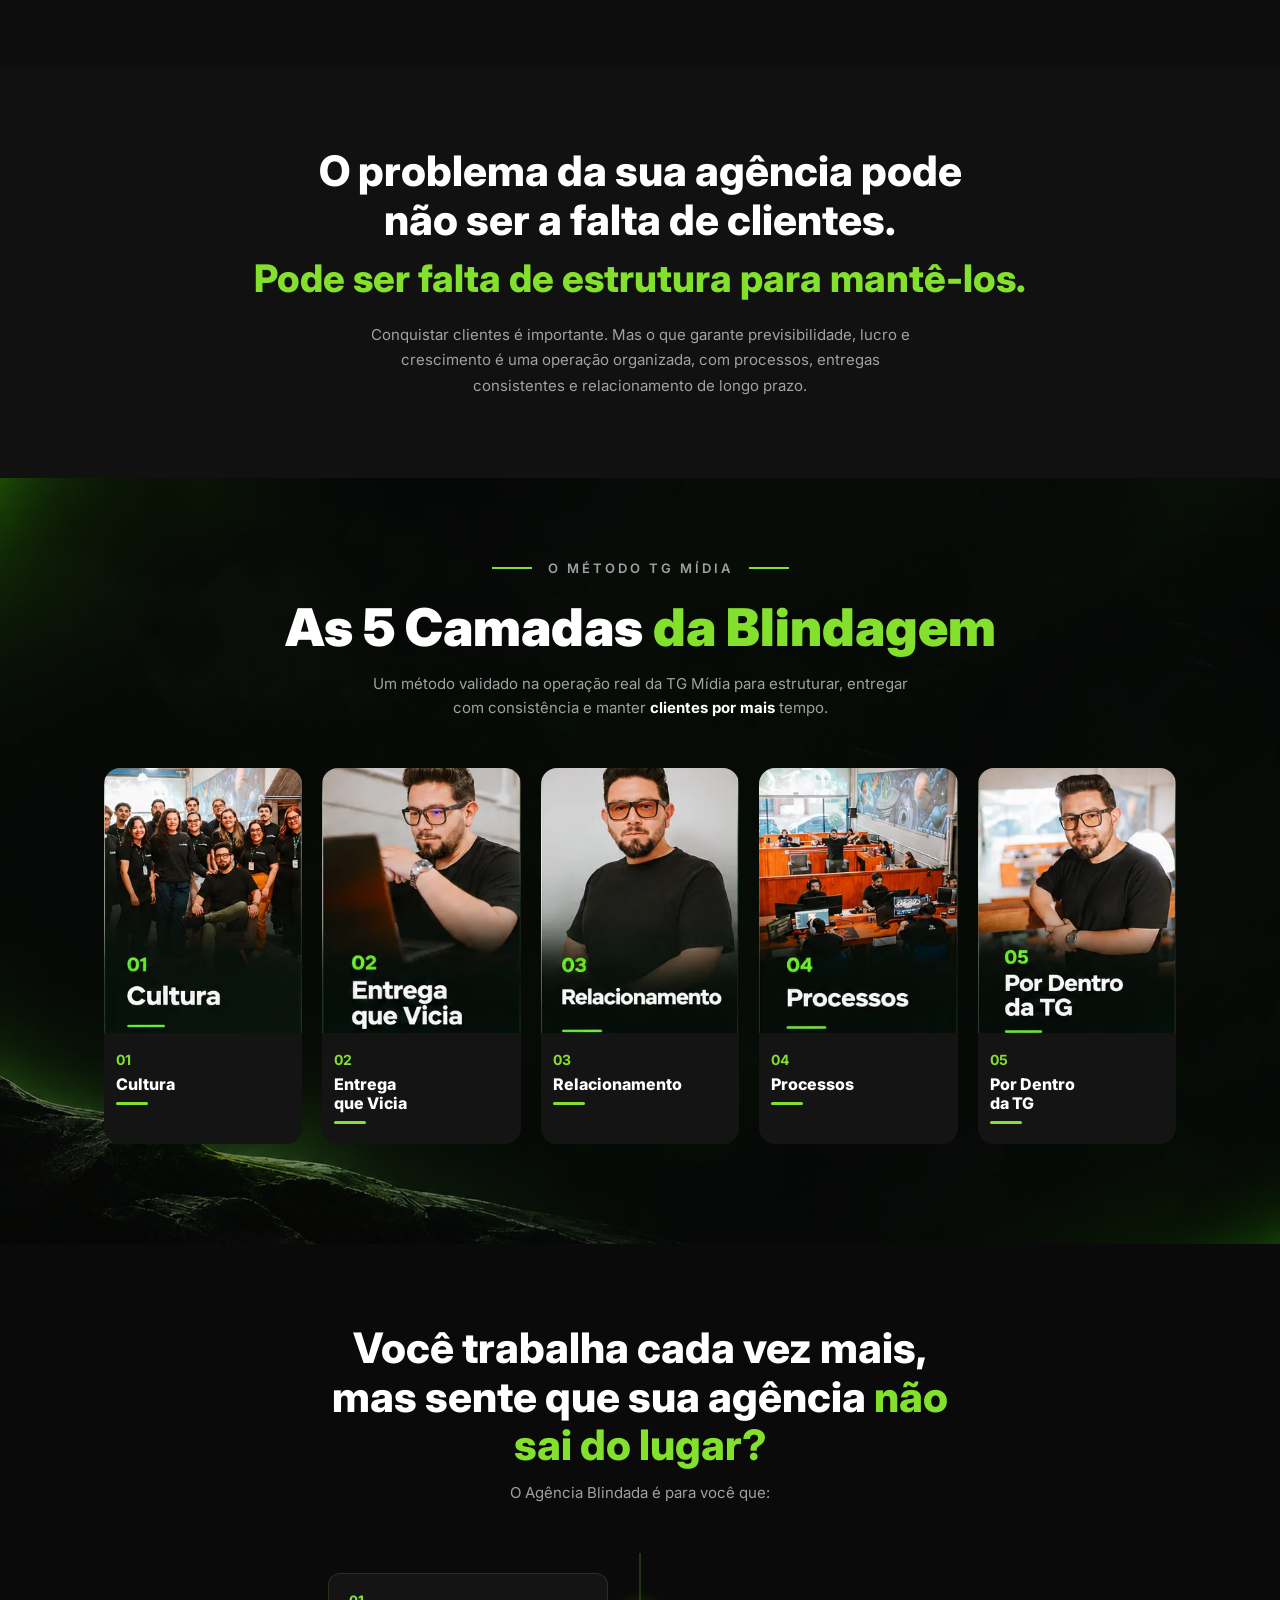
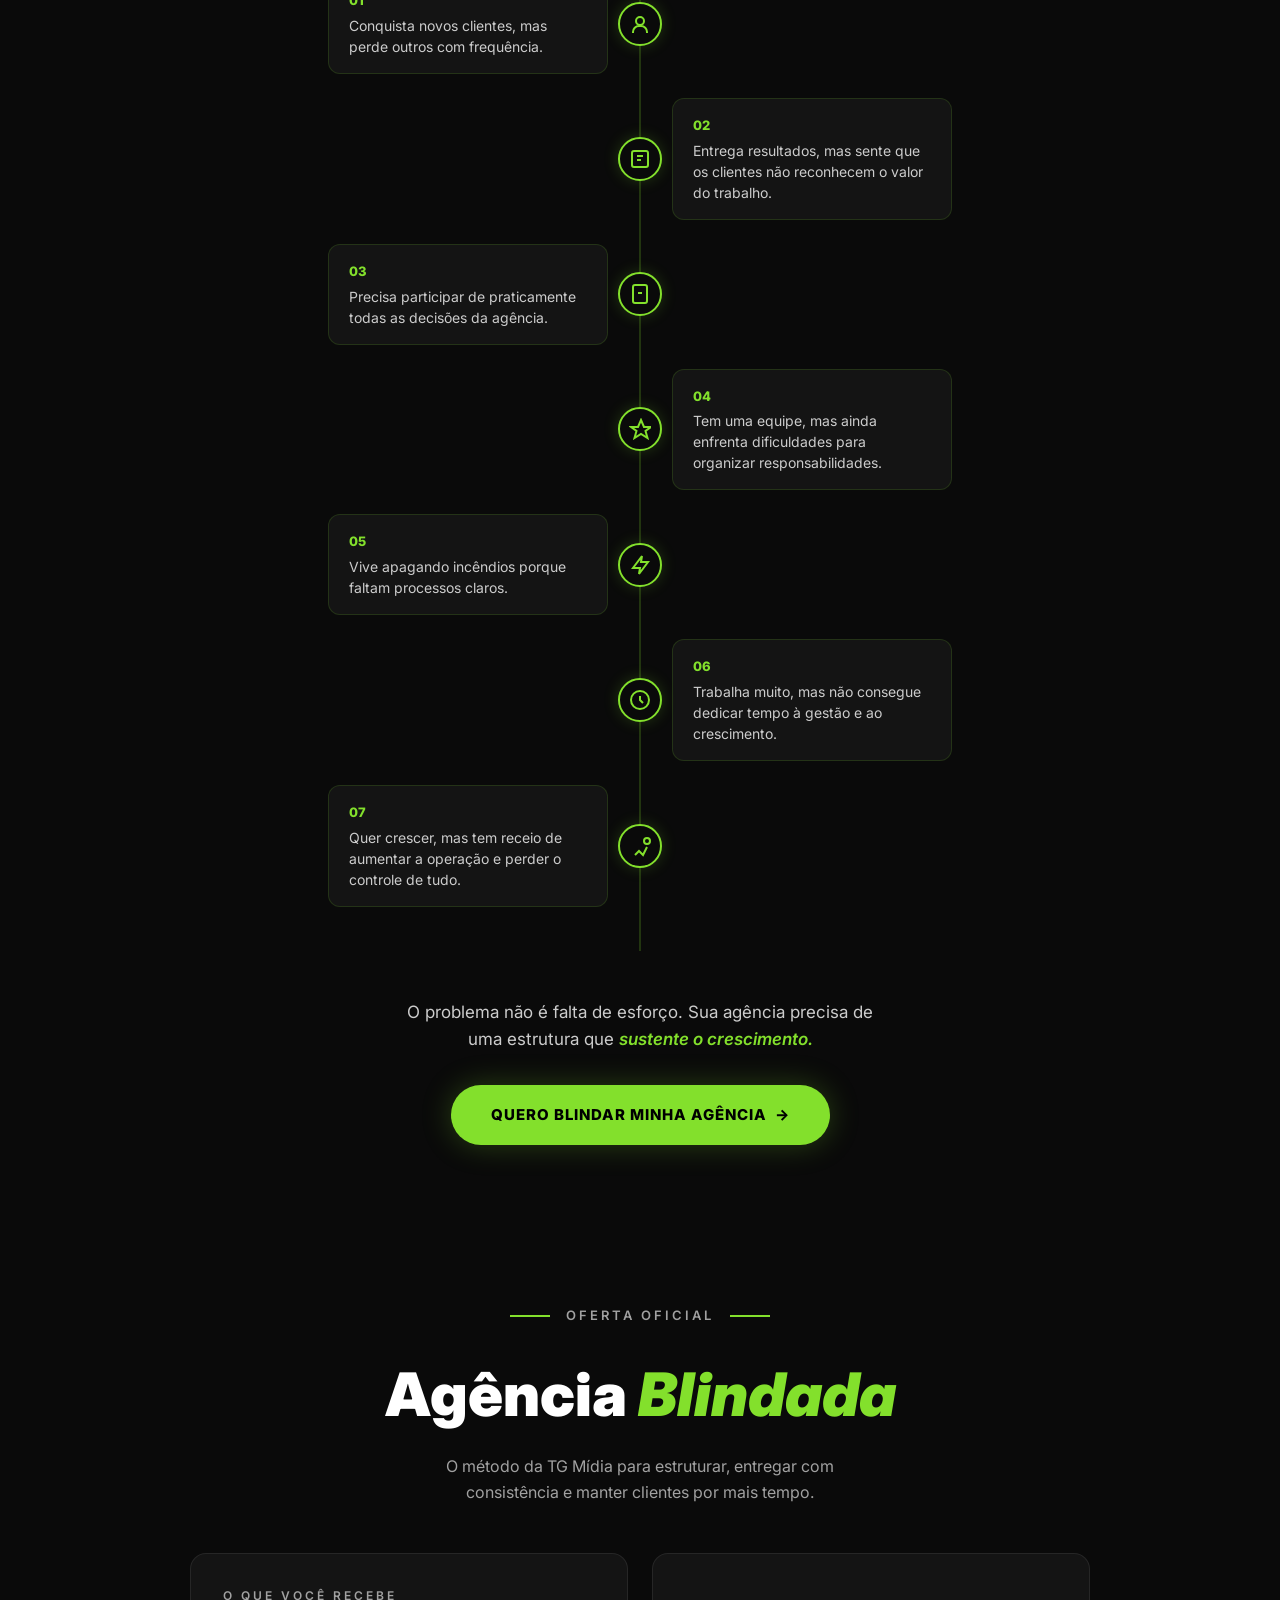
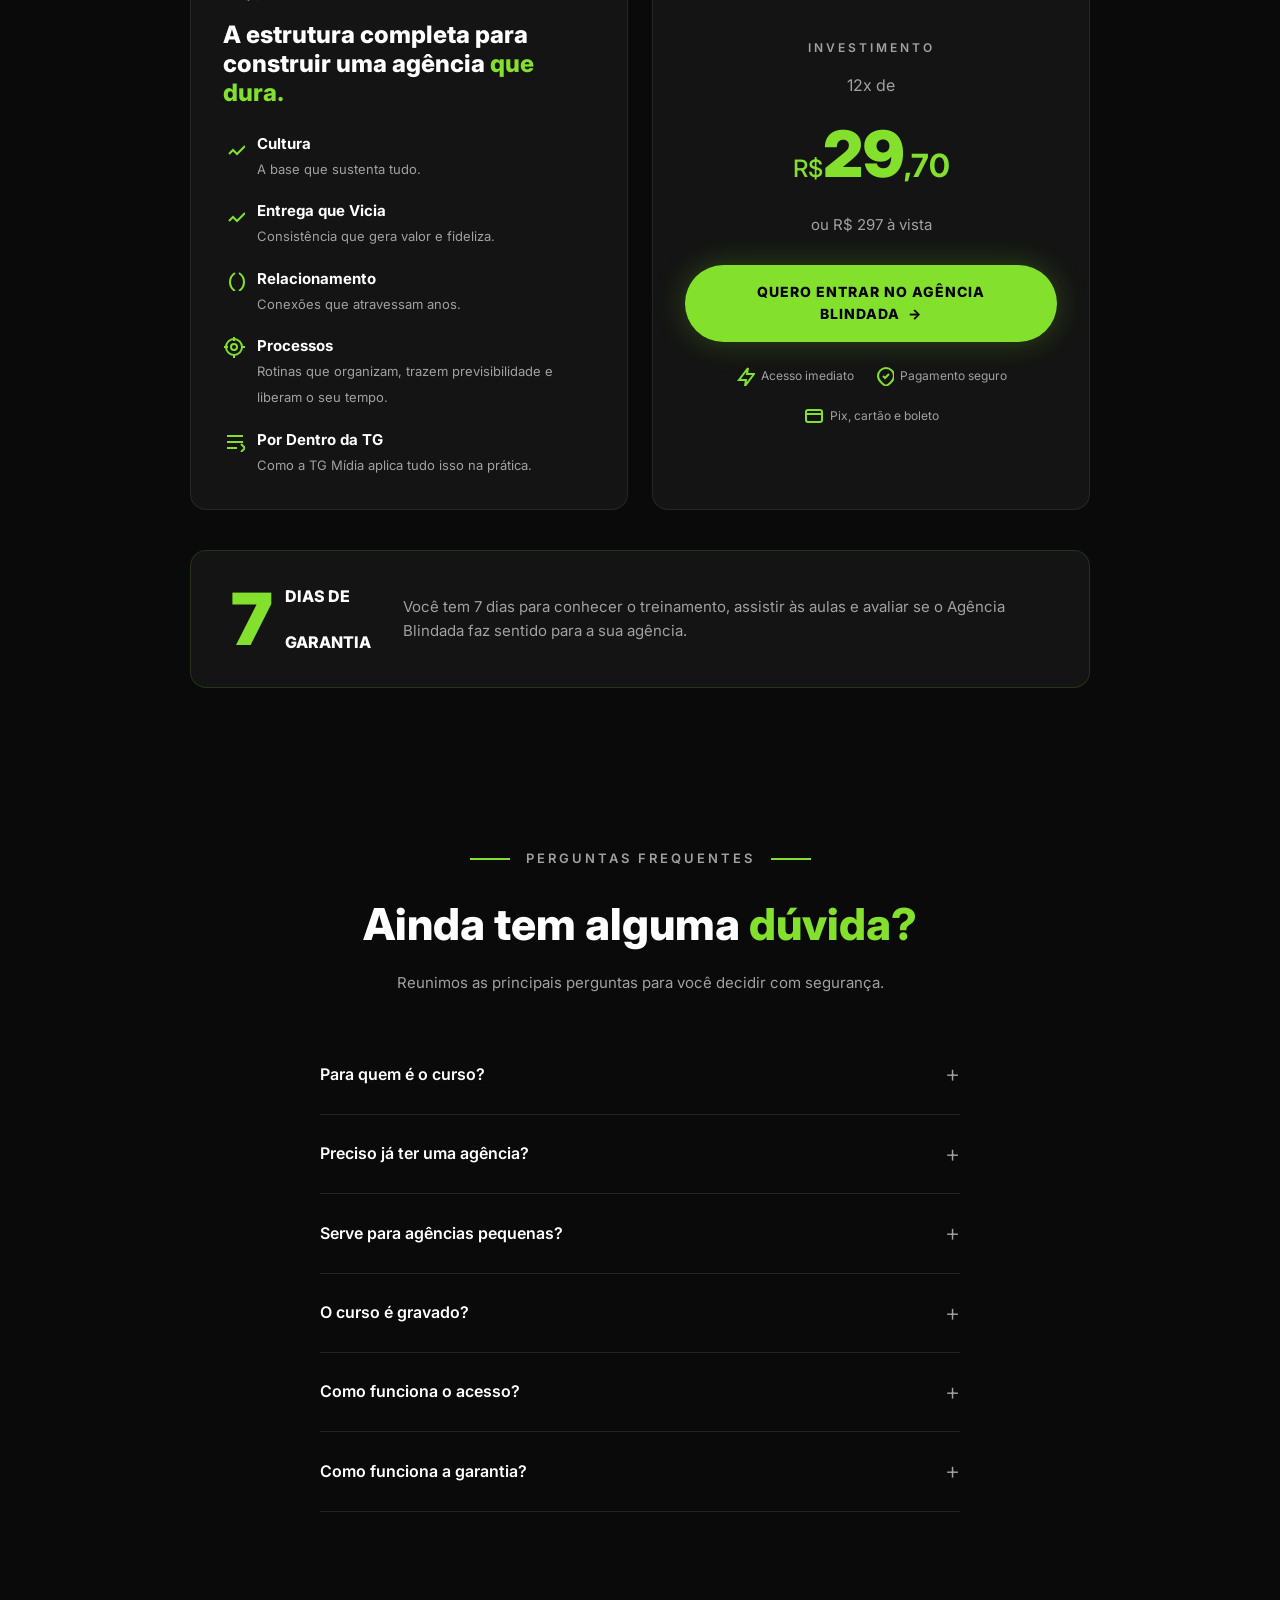
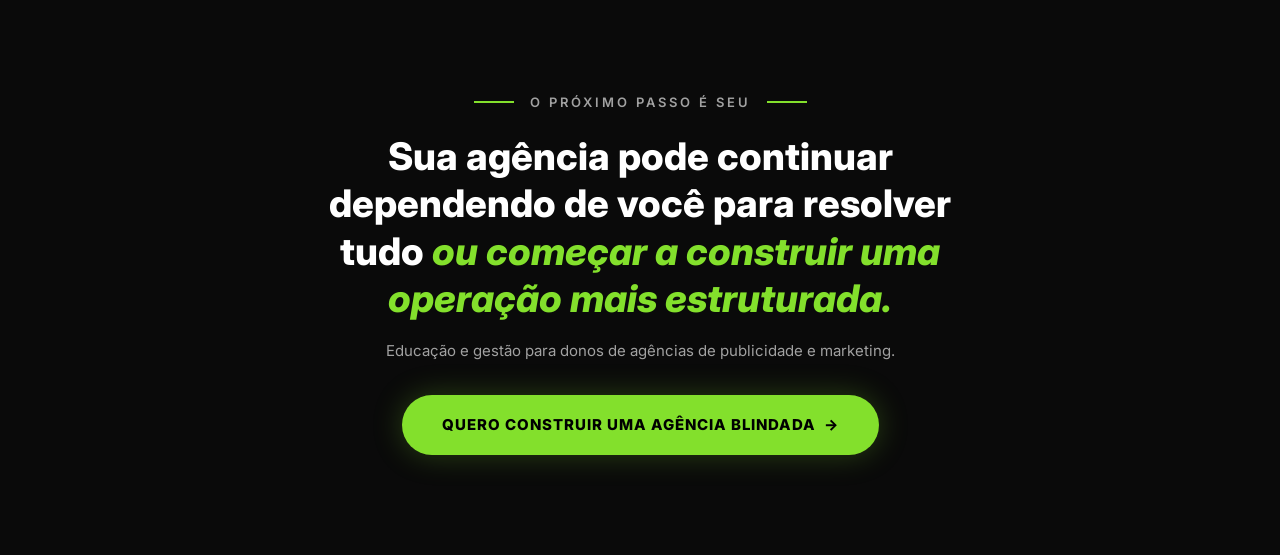
==== commit ae33bd69: "Add files via upload" ====
--- a/index.html
+++ b/index.html
@@ -3,8 +3,8 @@
 <head>
   <meta charset="UTF-8">
   <meta name="viewport" content="width=device-width, initial-scale=1.0">
-  <title>Agência Blindada — Construa uma agência que seus clientes não querem abandonar</title>
-  <meta name="description" content="Aprenda as 5 camadas que usamos na TG Mídia para construir uma agência com 20 anos de mercado, 15 pessoas na equipe e 60 clientes ativos.">
+  <title>Agência Blindada — TG Mídia</title>
+  <meta name="description" content="Construa uma agência que seus clientes não querem abandonar. Aprenda as 5 camadas do método TG Mídia.">
   <link rel="preconnect" href="https://fonts.googleapis.com">
   <link rel="preconnect" href="https://fonts.gstatic.com" crossorigin>
   <link href="https://fonts.googleapis.com/css2?family=Inter:wght@400;500;600;700;800;900&display=swap" rel="stylesheet">
@@ -12,425 +12,309 @@
 </head>
 <body>
 
-  <!-- ═══════════════════ HERO ═══════════════════ -->
-  <section class="hero" id="hero">
-    <div class="hero-bg"></div>
-
-    <div class="container hero-container">
-      <!-- Vault + Photo -->
-      <div class="hero-visual">
-        <div class="vault-glow"></div>
-        <svg class="vault-door" viewBox="0 0 600 600" fill="none" xmlns="http://www.w3.org/2000/svg">
-          <!-- Outer ring -->
-          <circle cx="300" cy="300" r="280" stroke="#2a2a2a" stroke-width="30" opacity="0.7"/>
-          <circle cx="300" cy="300" r="260" stroke="#1a1a1a" stroke-width="6" opacity="0.9"/>
-          <!-- Inner ring -->
-          <circle cx="300" cy="300" r="200" stroke="#222" stroke-width="12" opacity="0.6"/>
-          <!-- Vault bars/spokes -->
-          <line x1="300" y1="20" x2="300" y2="180" stroke="#2a2a2a" stroke-width="18" stroke-linecap="round" opacity="0.8"/>
-          <line x1="300" y1="420" x2="300" y2="580" stroke="#2a2a2a" stroke-width="18" stroke-linecap="round" opacity="0.8"/>
-          <line x1="20" y1="300" x2="180" y2="300" stroke="#2a2a2a" stroke-width="18" stroke-linecap="round" opacity="0.8"/>
-          <line x1="420" y1="300" x2="580" y2="300" stroke="#2a2a2a" stroke-width="18" stroke-linecap="round" opacity="0.8"/>
-          <!-- Diagonal bars -->
-          <line x1="102" y1="102" x2="195" y2="195" stroke="#2a2a2a" stroke-width="14" stroke-linecap="round" opacity="0.7"/>
-          <line x1="498" y1="102" x2="405" y2="195" stroke="#2a2a2a" stroke-width="14" stroke-linecap="round" opacity="0.7"/>
-          <line x1="102" y1="498" x2="195" y2="405" stroke="#2a2a2a" stroke-width="14" stroke-linecap="round" opacity="0.7"/>
-          <line x1="498" y1="498" x2="405" y2="405" stroke="#2a2a2a" stroke-width="14" stroke-linecap="round" opacity="0.7"/>
-          <!-- Extra shorter bars -->
-          <line x1="300" y1="100" x2="195" y2="140" stroke="#252525" stroke-width="10" stroke-linecap="round" opacity="0.5"/>
-          <line x1="300" y1="100" x2="405" y2="140" stroke="#252525" stroke-width="10" stroke-linecap="round" opacity="0.5"/>
-          <line x1="300" y1="500" x2="195" y2="460" stroke="#252525" stroke-width="10" stroke-linecap="round" opacity="0.5"/>
-          <line x1="300" y1="500" x2="405" y2="460" stroke="#252525" stroke-width="10" stroke-linecap="round" opacity="0.5"/>
-          <!-- Center bolt -->
-          <circle cx="300" cy="300" r="30" fill="#1a1a1a" stroke="#2a2a2a" stroke-width="6"/>
-          <circle cx="300" cy="300" r="12" fill="#222"/>
-        </svg>
-        <img class="hero-photo" src="images/thiago-hero.webp" alt="Thiago — TG Mídia" loading="eager" width="800" height="1200">
-      </div>
-
-      <!-- Text content below -->
-      <div class="hero-content">
-        <p class="hero-badge"><span class="badge-line"></span> Agência <strong>Blindada</strong> <span class="badge-line"></span></p>
-        <h1>Construa uma agência que seus <span class="green">clientes não querem abandonar.</span></h1>
-        <p class="hero-sub">Aprenda as 5 camadas que usamos na TG Mídia para construir uma agência com 20 anos de mercado, 15 pessoas na equipe e 60 clientes ativos.</p>
-        <div class="hero-stats">
-          <div class="stat">
-            <svg width="22" height="22" fill="none" stroke="#83e02c" stroke-width="2" viewBox="0 0 24 24"><rect x="3" y="4" width="18" height="18" rx="2"/><path d="M16 2v4M8 2v4M3 10h18"/></svg>
-            <div><strong>20 anos</strong><span>de mercado</span></div>
+<!-- ==================== SEÇÃO 01 — CAPA ==================== -->
+<section class="hero" id="capa">
+  <div class="hero-bg">
+    <img src="images/background.webp" alt="" class="hero-bg-img" loading="eager">
+  </div>
+  <div class="hero-content">
+    <div class="hero-visual">
+      <img src="images/hero-full.webp" alt="Thiago — TG Mídia" class="hero-capa" loading="eager">
+    </div>
+    <div class="hero-badge">
+      <span class="badge-line"></span>
+      <span class="badge-text">Agência <em>Blindada</em></span>
+      <span class="badge-line"></span>
+    </div>
+    <h1>Construa uma agência que seus <span class="green">clientes não querem abandonar.</span></h1>
+    <p class="hero-sub">Aprenda as 5 camadas que usamos na TG Mídia para construir uma agência com 20 anos de mercado, 15 pessoas na equipe e 60 clientes ativos.</p>
+    <div class="hero-stats">
+      <div class="stat">
+        <svg width="24" height="24" fill="none" stroke="#83e02c" stroke-width="2"><rect x="3" y="4" width="18" height="16" rx="2"/><path d="M3 10h18"/><path d="M8 2v4M16 2v4"/></svg>
+        <div><strong>20 anos</strong><span>de mercado</span></div>
+      </div>
+      <div class="stat">
+        <svg width="24" height="24" fill="none" stroke="#83e02c" stroke-width="2"><circle cx="9" cy="7" r="3"/><circle cx="17" cy="7" r="3"/><path d="M2 21v-2a4 4 0 014-4h6a4 4 0 014 4v2"/></svg>
+        <div><strong>15 pessoas</strong><span>na equipe</span></div>
+      </div>
+      <div class="stat">
+        <svg width="24" height="24" fill="none" stroke="#83e02c" stroke-width="2"><path d="M22 12l-4-4v3H8V8l-4 4 4 4v-3h10v3z"/></svg>
+        <div><strong>60 clientes</strong><span>ativos</span></div>
+      </div>
+    </div>
+    <a href="https://pay.kiwify.com.br/VEnm06J" class="cta-btn" target="_blank" rel="noopener">QUERO BLINDAR MINHA AGÊNCIA &nbsp;→</a>
+  </div>
+</section>
+
+<!-- ==================== SEÇÃO 02 — O MÉTODO ==================== -->
+<section class="metodo" id="metodo">
+  <div class="container">
+    <div class="section-label"><span class="label-line"></span>O MÉTODO DA TG MÍDIA<span class="label-line"></span></div>
+    <h2>Veja o método de <span class="green">5 camadas</span> que vai blindar a sua agência.</h2>
+    <p class="metodo-desc">Blindar cliente não é truque isolado. É um processo que se constrói camada sobre camada, exatamente como o Thiago fez na TG Mídia ao longo de 20 anos.</p>
+    <div class="metodo-cards">
+      <div class="metodo-card">
+        <div class="card-num">01</div>
+        <div class="card-divider"></div>
+        <div class="card-icon">
+          <svg width="28" height="28" fill="none" stroke="#83e02c" stroke-width="2"><circle cx="10" cy="8" r="4"/><circle cx="20" cy="8" r="4"/><path d="M4 24v-2a5 5 0 015-5h4a5 5 0 015 5v2"/></svg>
+        </div>
+        <div class="card-body"><strong>CULTURA</strong><span>Pessoas alinhadas, engajadas e focadas no resultado.</span></div>
+      </div>
+      <div class="metodo-card">
+        <div class="card-num">03</div>
+        <div class="card-divider"></div>
+        <div class="card-icon">
+          <svg width="28" height="28" fill="none" stroke="#83e02c" stroke-width="2"><path d="M16 4c3 2 5 5 5 9s-2 7-5 9M12 4c-3 2-5 5-5 9s2 7 5 9"/><path d="M8 11h12M8 17h12"/></svg>
+        </div>
+        <div class="card-body"><strong>RELACIONAMENTO</strong><span>Conexão, confiança e parceria de longo prazo.</span></div>
+      </div>
+      <div class="metodo-card">
+        <div class="card-num">02</div>
+        <div class="card-divider"></div>
+        <div class="card-icon">
+          <svg width="28" height="28" fill="none" stroke="#83e02c" stroke-width="2"><path d="M6 20l4-4 4 4 8-8"/><path d="M16 8h6v6"/></svg>
+        </div>
+        <div class="card-body"><strong>ENTREGA QUE VICIA</strong><span>Valor contínuo que mantém o cliente por perto.</span></div>
+      </div>
+      <div class="metodo-card">
+        <div class="card-num">04</div>
+        <div class="card-divider"></div>
+        <div class="card-icon">
+          <svg width="28" height="28" fill="none" stroke="#83e02c" stroke-width="2"><circle cx="14" cy="14" r="10"/><circle cx="14" cy="14" r="4"/><path d="M14 2v4M14 22v4M2 14h4M22 14h4"/></svg>
+        </div>
+        <div class="card-body"><strong>PROCESSOS</strong><span>Organização, padronização e escala com eficiência.</span></div>
+      </div>
+      <div class="metodo-card metodo-card-center">
+        <div class="card-num">05</div>
+        <div class="card-divider"></div>
+        <div class="card-icon">
+          <svg width="28" height="28" fill="none" stroke="#83e02c" stroke-width="2"><path d="M4 6h20M4 12h20M4 18h12"/><path d="M20 16l4 4-4 4"/></svg>
+        </div>
+        <div class="card-body"><strong>POR DENTRO DA TG</strong><span>Bastidores reais da nossa operação e do que funciona na prática.</span></div>
+      </div>
+    </div>
+  </div>
+</section>
+
+<!-- ==================== SEÇÃO 03 — QUEBRA DE CRENÇA ==================== -->
+<section class="quebra" id="quebra">
+  <div class="container">
+    <h2>O problema da sua agência pode não ser a falta de clientes.</h2>
+    <h3 class="green">Pode ser falta de estrutura para mantê-los.</h3>
+    <p>Conquistar clientes é importante. Mas o que garante previsibilidade, lucro e crescimento é uma operação organizada, com processos, entregas consistentes e relacionamento de longo prazo.</p>
+  </div>
+</section>
+
+<!-- ==================== SEÇÃO 04 — AS 5 CAMADAS (FOTOS) ==================== -->
+<section class="camadas" id="camadas">
+  <div class="camadas-bg">
+    <img src="images/background.webp" alt="" class="camadas-bg-img" loading="lazy">
+  </div>
+  <div class="container">
+    <div class="section-label"><span class="label-line"></span>O MÉTODO TG MÍDIA<span class="label-line"></span></div>
+    <h2>As 5 Camadas <span class="green">da Blindagem</span></h2>
+    <p class="camadas-sub">Um método validado na operação real da TG Mídia para estruturar, entregar com consistência e manter <strong>clientes por mais</strong> tempo.</p>
+    <div class="camadas-grid">
+      <div class="camada-card">
+        <img src="images/foto-01-cultura.webp" alt="Cultura" loading="lazy">
+        <div class="camada-info"><span class="camada-num">01</span><strong>Cultura</strong><span class="camada-line"></span></div>
+      </div>
+      <div class="camada-card">
+        <img src="images/foto-02-entrega.webp" alt="Entrega que Vicia" loading="lazy">
+        <div class="camada-info"><span class="camada-num">02</span><strong>Entrega<br>que Vicia</strong><span class="camada-line"></span></div>
+      </div>
+      <div class="camada-card">
+        <img src="images/foto-03-relacionamento.webp" alt="Relacionamento" loading="lazy">
+        <div class="camada-info"><span class="camada-num">03</span><strong>Relacionamento</strong><span class="camada-line"></span></div>
+      </div>
+      <div class="camada-card">
+        <img src="images/foto-04-processos.webp" alt="Processos" loading="lazy">
+        <div class="camada-info"><span class="camada-num">04</span><strong>Processos</strong><span class="camada-line"></span></div>
+      </div>
+      <div class="camada-card">
+        <img src="images/foto-05-por-dentro.webp" alt="Por Dentro da TG" loading="lazy">
+        <div class="camada-info"><span class="camada-num">05</span><strong>Por Dentro<br>da TG</strong><span class="camada-line"></span></div>
+      </div>
+    </div>
+  </div>
+</section>
+
+<!-- ==================== SEÇÃO 05 — PARA QUEM É ==================== -->
+<section class="para-quem" id="para-quem">
+  <div class="container">
+    <h2>Você trabalha cada vez mais, mas sente que sua agência <span class="green">não sai do lugar?</span></h2>
+    <p class="para-quem-intro">O Agência Blindada é para você que:</p>
+    <div class="timeline">
+      <div class="timeline-line"></div>
+
+      <div class="tl-item tl-left">
+        <div class="tl-card"><span class="tl-num">01</span><p>Conquista novos clientes, mas perde outros com frequência.</p></div>
+        <div class="tl-icon">
+          <svg width="22" height="22" fill="none" stroke="#83e02c" stroke-width="2"><circle cx="11" cy="8" r="4"/><path d="M4 20v-1a6 6 0 016-6h2a6 6 0 016 6v1"/></svg>
+        </div>
+      </div>
+
+      <div class="tl-item tl-right">
+        <div class="tl-icon">
+          <svg width="22" height="22" fill="none" stroke="#83e02c" stroke-width="2"><rect x="3" y="3" width="16" height="16" rx="2"/><path d="M8 8h6M8 12h4"/></svg>
+        </div>
+        <div class="tl-card"><span class="tl-num">02</span><p>Entrega resultados, mas sente que os clientes não reconhecem o valor do trabalho.</p></div>
+      </div>
+
+      <div class="tl-item tl-left">
+        <div class="tl-card"><span class="tl-num">03</span><p>Precisa participar de praticamente todas as decisões da agência.</p></div>
+        <div class="tl-icon">
+          <svg width="22" height="22" fill="none" stroke="#83e02c" stroke-width="2"><rect x="4" y="2" width="14" height="18" rx="2"/><path d="M9 10h4"/></svg>
+        </div>
+      </div>
+
+      <div class="tl-item tl-right">
+        <div class="tl-icon">
+          <svg width="22" height="22" fill="none" stroke="#83e02c" stroke-width="2"><path d="M12 2l3 7h7l-5.5 4 2 7L12 16l-6.5 4 2-7L2 9h7z"/></svg>
+        </div>
+        <div class="tl-card"><span class="tl-num">04</span><p>Tem uma equipe, mas ainda enfrenta dificuldades para organizar responsabilidades.</p></div>
+      </div>
+
+      <div class="tl-item tl-left">
+        <div class="tl-card"><span class="tl-num">05</span><p>Vive apagando incêndios porque faltam processos claros.</p></div>
+        <div class="tl-icon">
+          <svg width="22" height="22" fill="none" stroke="#83e02c" stroke-width="2"><path d="M13 2L4 14h7l-1 6 9-12h-7z"/></svg>
+        </div>
+      </div>
+
+      <div class="tl-item tl-right">
+        <div class="tl-icon">
+          <svg width="22" height="22" fill="none" stroke="#83e02c" stroke-width="2"><circle cx="11" cy="11" r="9"/><path d="M11 7v4l3 3"/></svg>
+        </div>
+        <div class="tl-card"><span class="tl-num">06</span><p>Trabalha muito, mas não consegue dedicar tempo à gestão e ao crescimento.</p></div>
+      </div>
+
+      <div class="tl-item tl-left">
+        <div class="tl-card"><span class="tl-num">07</span><p>Quer crescer, mas tem receio de aumentar a operação e perder o controle de tudo.</p></div>
+        <div class="tl-icon">
+          <svg width="22" height="22" fill="none" stroke="#83e02c" stroke-width="2"><path d="M6 20l4-4 4 4 4-8"/><circle cx="18" cy="6" r="3"/></svg>
+        </div>
+      </div>
+    </div>
+    <p class="para-quem-bottom">O problema não é falta de esforço. Sua agência precisa de uma estrutura que <em>sustente o crescimento.</em></p>
+    <a href="https://pay.kiwify.com.br/VEnm06J" class="cta-btn" target="_blank" rel="noopener">QUERO BLINDAR MINHA AGÊNCIA &nbsp;→</a>
+  </div>
+</section>
+
+<!-- ==================== SEÇÃO 06 — OFERTA ==================== -->
+<section class="oferta" id="oferta">
+  <div class="container">
+    <div class="section-label"><span class="label-line"></span>OFERTA OFICIAL<span class="label-line"></span></div>
+    <h2 class="oferta-titulo">Agência <em class="green">Blindada</em></h2>
+    <p class="oferta-desc">O método da TG Mídia para estruturar, entregar com consistência e manter clientes por mais tempo.</p>
+
+    <div class="oferta-grid">
+      <div class="oferta-left">
+        <span class="oferta-label">O QUE VOCÊ RECEBE</span>
+        <h3>A estrutura completa para construir uma agência <span class="green">que dura.</span></h3>
+        <ul class="oferta-list">
+          <li>
+            <svg width="22" height="22" fill="none" stroke="#83e02c" stroke-width="2"><path d="M6 20l4-4 4 4 8-8"/></svg>
+            <div><strong>Cultura</strong><span>A base que sustenta tudo.</span></div>
+          </li>
+          <li>
+            <svg width="22" height="22" fill="none" stroke="#83e02c" stroke-width="2"><path d="M6 20l4-4 4 4 8-8"/></svg>
+            <div><strong>Entrega que Vicia</strong><span>Consistência que gera valor e fideliza.</span></div>
+          </li>
+          <li>
+            <svg width="22" height="22" fill="none" stroke="#83e02c" stroke-width="2"><path d="M16 4c3 2 5 5 5 9s-2 7-5 9M12 4c-3 2-5 5-5 9s2 7 5 9"/></svg>
+            <div><strong>Relacionamento</strong><span>Conexões que atravessam anos.</span></div>
+          </li>
+          <li>
+            <svg width="22" height="22" fill="none" stroke="#83e02c" stroke-width="2"><circle cx="11" cy="11" r="8"/><circle cx="11" cy="11" r="3"/><path d="M11 1v4M11 18v4M1 11h4M18 11h4"/></svg>
+            <div><strong>Processos</strong><span>Rotinas que organizam, trazem previsibilidade e liberam o seu tempo.</span></div>
+          </li>
+          <li>
+            <svg width="22" height="22" fill="none" stroke="#83e02c" stroke-width="2"><path d="M4 6h16M4 12h16M4 18h10"/><path d="M18 14l4 4-4 4"/></svg>
+            <div><strong>Por Dentro da TG</strong><span>Como a TG Mídia aplica tudo isso na prática.</span></div>
+          </li>
+        </ul>
+      </div>
+      <div class="oferta-right">
+        <span class="oferta-label">INVESTIMENTO</span>
+        <div class="preco">
+          <span class="preco-parcela">12x de</span>
+          <span class="preco-valor">R$<strong>29</strong><span class="centavos">,70</span></span>
+          <span class="preco-avista">ou R$ 297 à vista</span>
+        </div>
+        <a href="https://pay.kiwify.com.br/VEnm06J" class="cta-btn" target="_blank" rel="noopener">QUERO ENTRAR NO AGÊNCIA BLINDADA &nbsp;→</a>
+        <div class="oferta-badges">
+          <div class="badge-item">
+            <svg width="20" height="20" fill="none" stroke="#83e02c" stroke-width="2"><path d="M13 2L4 14h7l-1 6 9-12h-7z"/></svg>
+            <span>Acesso imediato</span>
           </div>
-          <div class="stat-divider"></div>
-          <div class="stat">
-            <svg width="22" height="22" fill="none" stroke="#83e02c" stroke-width="2" viewBox="0 0 24 24"><path d="M17 21v-2a4 4 0 00-4-4H5a4 4 0 00-4 4v2"/><circle cx="9" cy="7" r="4"/><path d="M23 21v-2a4 4 0 00-3-3.87M16 3.13a4 4 0 010 7.75"/></svg>
-            <div><strong>15 pessoas</strong><span>na equipe</span></div>
+          <div class="badge-item">
+            <svg width="20" height="20" fill="none" stroke="#83e02c" stroke-width="2"><path d="M12 2a8 8 0 00-8 8c0 6 8 10 8 10s8-4 8-10a8 8 0 00-8-8z"/><path d="M9 10l2 2 4-4"/></svg>
+            <span>Pagamento seguro</span>
           </div>
-          <div class="stat-divider"></div>
-          <div class="stat">
-            <svg width="22" height="22" fill="none" stroke="#83e02c" stroke-width="2" viewBox="0 0 24 24"><path d="M3 3v18h18"/><path d="M18 9l-5 5-2-2-4 4"/></svg>
-            <div><strong>60 clientes</strong><span>ativos</span></div>
+          <div class="badge-item">
+            <svg width="20" height="20" fill="none" stroke="#83e02c" stroke-width="2"><rect x="2" y="4" width="16" height="12" rx="2"/><path d="M2 8h16"/></svg>
+            <span>Pix, cartão e boleto</span>
           </div>
         </div>
-        <a href="https://pay.kiwify.com.br/VEnm06J" class="cta-btn">QUERO BLINDAR MINHA AGÊNCIA <span>→</span></a>
-      </div>
-    </div>
-  </section>
-
-  <!-- ═══════════════════ MÉTODO - 5 CAMADAS ═══════════════════ -->
-  <section class="metodo" id="metodo">
-    <div class="metodo-bg"></div>
-    <div class="container metodo-grid">
-      <div class="metodo-left">
-        <p class="section-tag left-tag">O MÉTODO DA TG MÍDIA</p>
-        <h2>Veja o método de <span class="green">5 camadas</span> que vai blindar a sua agência.</h2>
-        <p class="metodo-desc">Blindar cliente não é truque isolado. É um processo que se constrói camada sobre camada, exatamente como o Thiago fez na TG Mídia ao longo de 20 anos.</p>
-        <div class="metodo-tested">
-          <svg width="22" height="22" fill="none" stroke="#83e02c" stroke-width="2" viewBox="0 0 24 24"><rect x="3" y="4" width="18" height="18" rx="2"/><path d="M16 2v4M8 2v4M3 10h18"/></svg>
-          <p><em>Um método testado na prática, em uma operação real e em constante evolução.</em></p>
-        </div>
-      </div>
-      <div class="metodo-right">
-        <!-- Neon connection line SVG -->
-        <svg class="neon-line" viewBox="0 0 40 520" fill="none" xmlns="http://www.w3.org/2000/svg">
-          <line x1="20" y1="30" x2="20" y2="490" stroke="url(#neonGrad)" stroke-width="2"/>
-          <circle cx="20" cy="50" r="5" fill="#83e02c" filter="url(#glow)"/>
-          <circle cx="20" cy="155" r="5" fill="#83e02c" filter="url(#glow)"/>
-          <circle cx="20" cy="260" r="5" fill="#83e02c" filter="url(#glow)"/>
-          <circle cx="20" cy="365" r="5" fill="#83e02c" filter="url(#glow)"/>
-          <circle cx="20" cy="470" r="5" fill="#83e02c" filter="url(#glow)"/>
-          <defs>
-            <linearGradient id="neonGrad" x1="20" y1="30" x2="20" y2="490" gradientUnits="userSpaceOnUse">
-              <stop stop-color="#83e02c" stop-opacity="0.1"/>
-              <stop offset="0.2" stop-color="#83e02c" stop-opacity="0.6"/>
-              <stop offset="0.8" stop-color="#83e02c" stop-opacity="0.6"/>
-              <stop offset="1" stop-color="#83e02c" stop-opacity="0.1"/>
-            </linearGradient>
-            <filter id="glow" x="-50%" y="-50%" width="200%" height="200%">
-              <feGaussianBlur stdDeviation="4" result="blur"/>
-              <feMerge>
-                <feMergeNode in="blur"/>
-                <feMergeNode in="SourceGraphic"/>
-              </feMerge>
-            </filter>
-          </defs>
-        </svg>
-
-        <div class="camada-card">
-          <span class="camada-num">01</span>
-          <svg width="26" height="26" fill="none" stroke="#83e02c" stroke-width="1.8" viewBox="0 0 24 24"><path d="M17 21v-2a4 4 0 00-4-4H5a4 4 0 00-4 4v2"/><circle cx="9" cy="7" r="4"/><path d="M23 21v-2a4 4 0 00-3-3.87M16 3.13a4 4 0 010 7.75"/></svg>
-          <div>
-            <strong>CULTURA</strong>
-            <span>Pessoas alinhadas, engajadas e focadas no resultado.</span>
-          </div>
-        </div>
-        <div class="camada-card">
-          <span class="camada-num">02</span>
-          <svg width="26" height="26" fill="none" stroke="#83e02c" stroke-width="1.8" viewBox="0 0 24 24"><path d="M12 2L2 7l10 5 10-5-10-5z"/><path d="M2 17l10 5 10-5"/><path d="M2 12l10 5 10-5"/></svg>
-          <div>
-            <strong>ENTREGA QUE VICIA</strong>
-            <span>Valor contínuo que mantém o cliente por perto.</span>
-          </div>
-        </div>
-        <div class="camada-card">
-          <span class="camada-num">03</span>
-          <svg width="26" height="26" fill="none" stroke="#83e02c" stroke-width="1.8" viewBox="0 0 24 24"><path d="M11 17a4 4 0 004-4V3M7 17a4 4 0 004-4"/><path d="M18 8l-4-4-4 4"/><path d="M4 21h16"/></svg>
-          <div>
-            <strong>RELACIONAMENTO</strong>
-            <span>Conexão, confiança e parceria de longo prazo.</span>
-          </div>
-        </div>
-        <div class="camada-card">
-          <span class="camada-num">04</span>
-          <svg width="26" height="26" fill="none" stroke="#83e02c" stroke-width="1.8" viewBox="0 0 24 24"><circle cx="12" cy="12" r="3"/><path d="M19.4 15a1.65 1.65 0 00.33 1.82l.06.06a2 2 0 010 2.83 2 2 0 01-2.83 0l-.06-.06a1.65 1.65 0 00-1.82-.33 1.65 1.65 0 00-1 1.51V21a2 2 0 01-4 0v-.09A1.65 1.65 0 009 19.4a1.65 1.65 0 00-1.82.33l-.06.06a2 2 0 01-2.83-2.83l.06-.06A1.65 1.65 0 004.68 15a1.65 1.65 0 00-1.51-1H3a2 2 0 010-4h.09A1.65 1.65 0 004.6 9a1.65 1.65 0 00-.33-1.82l-.06-.06a2 2 0 012.83-2.83l.06.06A1.65 1.65 0 009 4.68a1.65 1.65 0 001-1.51V3a2 2 0 014 0v.09a1.65 1.65 0 001 1.51 1.65 1.65 0 001.82-.33l.06-.06a2 2 0 012.83 2.83l-.06.06A1.65 1.65 0 0019.4 9a1.65 1.65 0 001.51 1H21a2 2 0 010 4h-.09a1.65 1.65 0 00-1.51 1z"/></svg>
-          <div>
-            <strong>PROCESSOS</strong>
-            <span>Organização, padronização e escala com eficiência.</span>
-          </div>
-        </div>
-        <div class="camada-card">
-          <span class="camada-num">05</span>
-          <svg width="26" height="26" fill="none" stroke="#83e02c" stroke-width="1.8" viewBox="0 0 24 24"><path d="M3 3v18h18"/><path d="M18 9l-5 5-2-2-4 4"/></svg>
-          <div>
-            <strong>POR DENTRO DA TG</strong>
-            <span>Bastidores reais da nossa operação e do que funciona na prática.</span>
-          </div>
-        </div>
-      </div>
-    </div>
-  </section>
-
-  <!-- ═══════════════════ QUEBRA DE CRENÇA ═══════════════════ -->
-  <section class="quebra">
-    <div class="glow-edge glow-left"></div>
-    <div class="glow-edge glow-right"></div>
-    <div class="container">
-      <p class="section-tag">QUEBRA DE CRENÇA</p>
-      <h2>O problema da sua agência pode não ser a falta de clientes.</h2>
-      <h2 class="green">Pode ser a falta de estrutura para mantê-los.</h2>
-      <p class="quebra-desc">Conquistar clientes é importante. Mas o que garante previsibilidade, lucro e crescimento é uma operação organizada, com processos, entregas consistentes e relacionamento de longo prazo.</p>
-    </div>
-  </section>
-
-  <!-- ═══════════════════ 5 CAMADAS - CARDS COM FOTOS ═══════════════════ -->
-  <section class="camadas-fotos">
-    <div class="glow-edge glow-left"></div>
-    <div class="container">
-      <p class="section-tag">O MÉTODO TG MÍDIA</p>
-      <h2>As 5 Camadas <span class="green">da Blindagem</span></h2>
-      <p class="camadas-sub">Um método validado na operação real da TG Mídia para estruturar, entregar com consistência e manter <strong>clientes por mais tempo.</strong></p>
-      <div class="camadas-grid">
-        <div class="camada-foto-card">
-          <img src="images/team.webp" alt="Equipe TG Mídia" loading="lazy" width="800" height="533">
-          <div class="camada-foto-info">
-            <span class="camada-foto-num">01</span>
-            <strong>Cultura</strong>
-            <div class="camada-foto-line"></div>
-          </div>
-        </div>
-        <div class="camada-foto-card">
-          <img src="images/thiago-laptop.webp" alt="Entrega que Vicia" loading="lazy" width="600" height="899">
-          <div class="camada-foto-info">
-            <span class="camada-foto-num">02</span>
-            <strong>Entrega<br>que Vicia</strong>
-            <div class="camada-foto-line"></div>
-          </div>
-        </div>
-        <div class="camada-foto-card">
-          <img src="images/thiago-railing.webp" alt="Relacionamento" loading="lazy" width="600" height="899">
-          <div class="camada-foto-info">
-            <span class="camada-foto-num">03</span>
-            <strong>Relacionamento</strong>
-            <div class="camada-foto-line"></div>
-          </div>
-        </div>
-        <div class="camada-foto-card">
-          <img src="images/office.webp" alt="Processos" loading="lazy" width="800" height="533">
-          <div class="camada-foto-info">
-            <span class="camada-foto-num">04</span>
-            <strong>Processos</strong>
-            <div class="camada-foto-line"></div>
-          </div>
-        </div>
-        <div class="camada-foto-card">
-          <img src="images/thiago-hero.webp" alt="Por Dentro da TG" loading="lazy" width="800" height="1200">
-          <div class="camada-foto-info">
-            <span class="camada-foto-num">05</span>
-            <strong>Por Dentro<br>da TG</strong>
-            <div class="camada-foto-line"></div>
-          </div>
-        </div>
-      </div>
-    </div>
-  </section>
-
-  <!-- ═══════════════════ PARA QUEM É ═══════════════════ -->
-  <section class="para-quem" id="para-quem">
-    <div class="glow-edge glow-right"></div>
-    <div class="container">
-      <h2>Você trabalha cada vez mais, mas sente que sua agência <span class="green">não sai do lugar?</span></h2>
-      <p class="para-quem-sub">O Agência Blindada é para você que:</p>
-
-      <div class="timeline">
-        <div class="timeline-line"></div>
-
-        <div class="timeline-item left">
-          <div class="timeline-card">
-            <span class="tl-num">01</span>
-            <p>Conquista novos clientes, mas perde outros com frequência.</p>
-          </div>
-          <div class="timeline-icon">
-            <svg width="20" height="20" fill="none" stroke="#83e02c" stroke-width="1.8" viewBox="0 0 24 24"><path d="M17 21v-2a4 4 0 00-4-4H5a4 4 0 00-4 4v2"/><circle cx="9" cy="7" r="4"/><path d="M23 21v-2a4 4 0 00-3-3.87M16 3.13a4 4 0 010 7.75"/></svg>
-          </div>
-        </div>
-
-        <div class="timeline-item right">
-          <div class="timeline-icon">
-            <svg width="20" height="20" fill="none" stroke="#83e02c" stroke-width="1.8" viewBox="0 0 24 24"><path d="M3 3v18h18"/><path d="M18 9l-5 5-2-2-4 4"/></svg>
-          </div>
-          <div class="timeline-card">
-            <span class="tl-num">02</span>
-            <p>Entrega resultados, mas sente que os clientes não reconhecem o valor do trabalho.</p>
-          </div>
-        </div>
-
-        <div class="timeline-item left">
-          <div class="timeline-card">
-            <span class="tl-num">03</span>
-            <p>Precisa participar de praticamente todas as decisões da agência.</p>
-          </div>
-          <div class="timeline-icon">
-            <svg width="20" height="20" fill="none" stroke="#83e02c" stroke-width="1.8" viewBox="0 0 24 24"><rect x="2" y="3" width="20" height="14" rx="2"/><path d="M8 21h8M12 17v4"/></svg>
-          </div>
-        </div>
-
-        <div class="timeline-item right">
-          <div class="timeline-icon">
-            <svg width="20" height="20" fill="none" stroke="#83e02c" stroke-width="1.8" viewBox="0 0 24 24"><path d="M12 2L2 7l10 5 10-5-10-5z"/><path d="M2 17l10 5 10-5"/><path d="M2 12l10 5 10-5"/></svg>
-          </div>
-          <div class="timeline-card">
-            <span class="tl-num">04</span>
-            <p>Tem uma equipe, mas ainda enfrenta dificuldades para organizar responsabilidades.</p>
-          </div>
-        </div>
-
-        <div class="timeline-item left">
-          <div class="timeline-card">
-            <span class="tl-num">05</span>
-            <p>Vive apagando incêndios porque faltam processos claros.</p>
-          </div>
-          <div class="timeline-icon">
-            <svg width="20" height="20" fill="none" stroke="#83e02c" stroke-width="1.8" viewBox="0 0 24 24"><path d="M13 2L3 14h9l-1 8 10-12h-9l1-8z"/></svg>
-          </div>
-        </div>
-
-        <div class="timeline-item right">
-          <div class="timeline-icon">
-            <svg width="20" height="20" fill="none" stroke="#83e02c" stroke-width="1.8" viewBox="0 0 24 24"><circle cx="12" cy="12" r="10"/><path d="M12 6v6l4 2"/></svg>
-          </div>
-          <div class="timeline-card">
-            <span class="tl-num">06</span>
-            <p>Trabalha muito, mas não consegue dedicar tempo à gestão e ao crescimento.</p>
-          </div>
-        </div>
-
-        <div class="timeline-item left last-item">
-          <div class="timeline-card">
-            <span class="tl-num">07</span>
-            <p>Quer crescer, mas tem receio de aumentar a operação e perder o controle de tudo.</p>
-          </div>
-          <div class="timeline-icon">
-            <svg width="20" height="20" fill="none" stroke="#83e02c" stroke-width="1.8" viewBox="0 0 24 24"><path d="M23 6l-9.5 9.5-5-5L1 18"/><path d="M17 6h6v6"/></svg>
-          </div>
-        </div>
-      </div>
-
-      <p class="para-quem-bottom">O problema não é falta de esforço. Sua agência precisa de uma estrutura que <strong class="green">sustente o crescimento.</strong></p>
-      <a href="https://pay.kiwify.com.br/VEnm06J" class="cta-btn">QUERO BLINDAR MINHA AGÊNCIA <span>→</span></a>
-    </div>
-  </section>
-
-  <!-- ═══════════════════ OFERTA ═══════════════════ -->
-  <section class="oferta" id="oferta">
-    <div class="container">
-      <p class="section-tag">OFERTA OFICIAL</p>
-      <h2 class="oferta-title">Agência <span class="green">Blindada</span></h2>
-      <p class="oferta-sub">O método da TG Mídia para estruturar, entregar com consistência e manter clientes por mais tempo.</p>
-
-      <div class="oferta-grid">
-        <div class="oferta-box oferta-conteudo">
-          <p class="oferta-label">O QUE VOCÊ RECEBE</p>
-          <h3>A estrutura completa para construir uma agência <span class="green">que dura.</span></h3>
-          <ul class="oferta-list">
-            <li>
-              <svg width="22" height="22" fill="none" stroke="#83e02c" stroke-width="1.8" viewBox="0 0 24 24"><path d="M12 2L2 7l10 5 10-5-10-5z"/><path d="M2 17l10 5 10-5"/><path d="M2 12l10 5 10-5"/></svg>
-              <div><strong>Cultura</strong><span>A base que sustenta tudo.</span></div>
-            </li>
-            <li>
-              <svg width="22" height="22" fill="none" stroke="#83e02c" stroke-width="1.8" viewBox="0 0 24 24"><path d="M22 11.08V12a10 10 0 11-5.93-9.14"/><path d="M22 4L12 14.01l-3-3"/></svg>
-              <div><strong>Entrega que Vicia</strong><span>Consistência que gera valor e fideliza.</span></div>
-            </li>
-            <li>
-              <svg width="22" height="22" fill="none" stroke="#83e02c" stroke-width="1.8" viewBox="0 0 24 24"><path d="M17 21v-2a4 4 0 00-4-4H5a4 4 0 00-4 4v2"/><circle cx="9" cy="7" r="4"/><path d="M23 21v-2a4 4 0 00-3-3.87M16 3.13a4 4 0 010 7.75"/></svg>
-              <div><strong>Relacionamento</strong><span>Conexões que atravessam anos.</span></div>
-            </li>
-            <li>
-              <svg width="22" height="22" fill="none" stroke="#83e02c" stroke-width="1.8" viewBox="0 0 24 24"><circle cx="12" cy="12" r="3"/><path d="M19.4 15a1.65 1.65 0 00.33 1.82l.06.06a2 2 0 010 2.83 2 2 0 01-2.83 0l-.06-.06a1.65 1.65 0 00-1.82-.33 1.65 1.65 0 00-1 1.51V21a2 2 0 01-4 0v-.09A1.65 1.65 0 009 19.4a1.65 1.65 0 00-1.82.33l-.06.06a2 2 0 01-2.83-2.83l.06-.06A1.65 1.65 0 004.68 15a1.65 1.65 0 00-1.51-1H3a2 2 0 010-4h.09A1.65 1.65 0 004.6 9a1.65 1.65 0 00-.33-1.82l-.06-.06a2 2 0 012.83-2.83l.06.06A1.65 1.65 0 009 4.68a1.65 1.65 0 001-1.51V3a2 2 0 014 0v.09a1.65 1.65 0 001 1.51 1.65 1.65 0 001.82-.33l.06-.06a2 2 0 012.83 2.83l-.06.06A1.65 1.65 0 0019.4 9a1.65 1.65 0 001.51 1H21a2 2 0 010 4h-.09a1.65 1.65 0 00-1.51 1z"/></svg>
-              <div><strong>Processos</strong><span>Rotinas que organizam, trazem previsibilidade e liberam o seu tempo.</span></div>
-            </li>
-            <li>
-              <svg width="22" height="22" fill="none" stroke="#83e02c" stroke-width="1.8" viewBox="0 0 24 24"><path d="M3 3v18h18"/><path d="M18 9l-5 5-2-2-4 4"/></svg>
-              <div><strong>Por Dentro da TG</strong><span>Como a TG Mídia aplica tudo isso na prática.</span></div>
-            </li>
-          </ul>
-        </div>
-
-        <div class="oferta-box oferta-preco">
-          <p class="oferta-label">INVESTIMENTO</p>
-          <p class="preco-parcela">12x de</p>
-          <p class="preco-valor"><span class="cifrao">R$</span>29<span class="centavos">,70</span></p>
-          <p class="preco-avista">ou R$ 297 à vista</p>
-          <a href="https://pay.kiwify.com.br/VEnm06J" class="cta-btn cta-btn-full">QUERO ENTRAR NO AGÊNCIA BLINDADA <span>→</span></a>
-          <div class="preco-badges">
-            <div class="badge">
-              <svg width="16" height="16" fill="none" stroke="#83e02c" stroke-width="1.8" viewBox="0 0 24 24"><path d="M13 2L3 14h9l-1 8 10-12h-9l1-8z"/></svg>
-              <span>Acesso imediato</span>
-            </div>
-            <div class="badge">
-              <svg width="16" height="16" fill="none" stroke="#83e02c" stroke-width="1.8" viewBox="0 0 24 24"><rect x="3" y="11" width="18" height="11" rx="2"/><path d="M7 11V7a5 5 0 0110 0v4"/></svg>
-              <span>Pagamento seguro</span>
-            </div>
-            <div class="badge">
-              <svg width="16" height="16" fill="none" stroke="#83e02c" stroke-width="1.8" viewBox="0 0 24 24"><rect x="1" y="4" width="22" height="16" rx="2"/><path d="M1 10h22"/></svg>
-              <span>Pix, cartão e boleto</span>
-            </div>
-          </div>
-        </div>
-      </div>
-
-      <!-- Garantia -->
-      <div class="garantia">
-        <div class="garantia-left">
-          <span class="garantia-7">7</span>
-          <div>
-            <strong>DIAS DE<br>GARANTIA</strong>
-          </div>
-        </div>
-        <p>Você tem 7 dias para conhecer o treinamento, assistir às aulas e avaliar se o Agência Blindada faz sentido para a sua agência.</p>
-      </div>
-    </div>
-  </section>
-
-  <!-- ═══════════════════ FAQ ═══════════════════ -->
-  <section class="faq" id="faq">
-    <div class="container">
-      <p class="section-tag">PERGUNTAS FREQUENTES</p>
-      <h2>Ainda tem alguma <span class="green">dúvida?</span></h2>
-      <p class="faq-sub">Reunimos as principais perguntas para você decidir com segurança.</p>
-
-      <div class="faq-list">
-        <details class="faq-item">
-          <summary>Para quem é o curso? <span class="faq-icon">+</span></summary>
-          <div class="faq-answer"><p>O Agência Blindada é para donos de agências de publicidade e marketing que querem estruturar sua operação, reter mais clientes e crescer com previsibilidade.</p></div>
-        </details>
-        <details class="faq-item">
-          <summary>Preciso já ter uma agência? <span class="faq-icon">+</span></summary>
-          <div class="faq-answer"><p>Sim, o conteúdo é voltado para quem já tem uma agência em operação e quer profissionalizar a gestão e os processos.</p></div>
-        </details>
-        <details class="faq-item">
-          <summary>Serve para agências pequenas? <span class="faq-icon">+</span></summary>
-          <div class="faq-answer"><p>Sim! Na verdade, quanto antes você estruturar sua agência, mais preparado estará para crescer de forma sustentável.</p></div>
-        </details>
-        <details class="faq-item">
-          <summary>O curso é gravado? <span class="faq-icon">+</span></summary>
-          <div class="faq-answer"><p>Sim, todas as aulas são gravadas e ficam disponíveis para você assistir no seu ritmo, quando e onde quiser.</p></div>
-        </details>
-        <details class="faq-item">
-          <summary>Como funciona o acesso? <span class="faq-icon">+</span></summary>
-          <div class="faq-answer"><p>Após a confirmação do pagamento, você recebe os dados de acesso por e-mail e pode começar imediatamente.</p></div>
-        </details>
-        <details class="faq-item">
-          <summary>Como funciona a garantia? <span class="faq-icon">+</span></summary>
-          <div class="faq-answer"><p>Você tem 7 dias de garantia incondicional. Se não fizer sentido para você, basta solicitar o reembolso dentro desse prazo.</p></div>
-        </details>
-      </div>
-    </div>
-  </section>
-
-  <!-- ═══════════════════ CTA FINAL ═══════════════════ -->
-  <section class="cta-final">
-    <div class="container">
-      <p class="section-tag">O PRÓXIMO PASSO É SEU</p>
-      <h2>Sua agência pode continuar dependendo de você para resolver tudo <span class="green">ou começar a construir uma operação mais estruturada.</span></h2>
-      <p class="cta-final-sub">Educação e gestão para donos de agências de publicidade e marketing.</p>
-      <a href="https://pay.kiwify.com.br/VEnm06J" class="cta-btn">QUERO CONSTRUIR UMA AGÊNCIA BLINDADA <span>→</span></a>
-    </div>
-  </section>
-
-  <script>
-    document.querySelectorAll('.faq-item').forEach(item => {
-      item.addEventListener('toggle', () => {
-        const icon = item.querySelector('.faq-icon');
-        icon.textContent = item.open ? '−' : '+';
-      });
-    });
-  </script>
+      </div>
+    </div>
+
+    <div class="garantia">
+      <div class="garantia-numero">
+        <span class="garantia-7">7</span>
+        <div><strong>DIAS DE</strong><br><strong>GARANTIA</strong></div>
+      </div>
+      <p>Você tem 7 dias para conhecer o treinamento, assistir às aulas e avaliar se o Agência Blindada faz sentido para a sua agência.</p>
+    </div>
+  </div>
+</section>
+
+<!-- ==================== SEÇÃO 07 — FAQ ==================== -->
+<section class="faq" id="faq">
+  <div class="container">
+    <div class="section-label"><span class="label-line"></span>PERGUNTAS FREQUENTES<span class="label-line"></span></div>
+    <h2>Ainda tem alguma <span class="green">dúvida?</span></h2>
+    <p class="faq-sub">Reunimos as principais perguntas para você decidir com segurança.</p>
+    <div class="faq-list">
+      <details class="faq-item">
+        <summary>Para quem é o curso?<span class="faq-icon">+</span></summary>
+        <div class="faq-answer"><p>Para donos de agências de publicidade e marketing que querem estruturar sua operação, reter mais clientes e crescer de forma sustentável.</p></div>
+      </details>
+      <details class="faq-item">
+        <summary>Preciso já ter uma agência?<span class="faq-icon">+</span></summary>
+        <div class="faq-answer"><p>Sim, o conteúdo é voltado para quem já tem uma agência em operação e quer profissionalizar a gestão.</p></div>
+      </details>
+      <details class="faq-item">
+        <summary>Serve para agências pequenas?<span class="faq-icon">+</span></summary>
+        <div class="faq-answer"><p>Com certeza. As 5 camadas são aplicáveis em agências de qualquer porte, desde operações enxutas até equipes maiores.</p></div>
+      </details>
+      <details class="faq-item">
+        <summary>O curso é gravado?<span class="faq-icon">+</span></summary>
+        <div class="faq-answer"><p>Sim, todas as aulas são gravadas e ficam disponíveis para você assistir no seu ritmo.</p></div>
+      </details>
+      <details class="faq-item">
+        <summary>Como funciona o acesso?<span class="faq-icon">+</span></summary>
+        <div class="faq-answer"><p>Após a compra, você recebe acesso imediato à plataforma com todas as aulas e materiais complementares.</p></div>
+      </details>
+      <details class="faq-item">
+        <summary>Como funciona a garantia?<span class="faq-icon">+</span></summary>
+        <div class="faq-answer"><p>Você tem 7 dias para acessar o conteúdo e, se não fizer sentido para você, basta solicitar o reembolso integral.</p></div>
+      </details>
+    </div>
+  </div>
+</section>
+
+<!-- ==================== SEÇÃO 08 — CTA FINAL ==================== -->
+<section class="cta-final" id="cta-final">
+  <div class="container">
+    <div class="section-label"><span class="label-line"></span>O PRÓXIMO PASSO É SEU<span class="label-line"></span></div>
+    <h2>Sua agência pode continuar dependendo de você para resolver tudo <span class="green"><em>ou começar a construir uma operação mais estruturada.</em></span></h2>
+    <p>Educação e gestão para donos de agências de publicidade e marketing.</p>
+    <a href="https://pay.kiwify.com.br/VEnm06J" class="cta-btn" target="_blank" rel="noopener">QUERO CONSTRUIR UMA AGÊNCIA BLINDADA &nbsp;→</a>
+  </div>
+</section>
+
 </body>
 </html>
--- a/style.css
+++ b/style.css
@@ -4,19 +4,17 @@
 :root {
   --bg: #0a0a0a;
   --bg-card: #141414;
-  --bg-card-border: #1e1e1e;
+  --bg-card-alt: #1a1a1a;
   --green: #83e02c;
-  --green-glow: rgba(131, 224, 44, 0.4);
-  --green-glow-soft: rgba(131, 224, 44, 0.08);
+  --green-dark: #5fa01e;
   --white: #ffffff;
   --gray: #a1a1a1;
-  --gray-light: #d4d4d4;
-  --font: 'Inter', system-ui, -apple-system, sans-serif;
+  --gray-light: #ccc;
   --max-w: 1120px;
+  --font: 'Inter', system-ui, sans-serif;
 }
 
 html { scroll-behavior: smooth; }
-
 body {
   font-family: var(--font);
   background: var(--bg);
@@ -25,758 +23,405 @@
   -webkit-font-smoothing: antialiased;
   overflow-x: hidden;
 }
-
-img { display: block; max-width: 100%; height: auto; }
+img { max-width: 100%; height: auto; display: block; }
 a { text-decoration: none; color: inherit; }
 
 .container { max-width: var(--max-w); margin: 0 auto; padding: 0 24px; }
-
-.section-tag {
-  font-size: .72rem;
-  font-weight: 600;
-  letter-spacing: .2em;
-  text-transform: uppercase;
-  color: var(--gray);
+.green { color: var(--green); }
+
+/* ═══════════════════ SHARED COMPONENTS ═══════════════════ */
+
+/* Section label with lines */
+.section-label {
+  display: flex; align-items: center; justify-content: center; gap: 16px;
+  font-size: 13px; font-weight: 600; letter-spacing: 3px; color: var(--gray);
+  text-transform: uppercase; margin-bottom: 20px;
+}
+.label-line { width: 40px; height: 2px; background: var(--green); }
+
+/* CTA Button */
+.cta-btn {
+  display: inline-flex; align-items: center; justify-content: center;
+  background: var(--green); color: #000; font-weight: 800; font-size: 15px;
+  padding: 18px 40px; border-radius: 50px; letter-spacing: 1px;
+  transition: transform .2s, box-shadow .2s;
+  box-shadow: 0 0 30px rgba(131,224,44,.25);
+}
+.cta-btn:hover { transform: translateY(-2px); box-shadow: 0 0 50px rgba(131,224,44,.4); }
+
+/* ═══════════════════ SEÇÃO 01 — CAPA (HERO) ═══════════════════ */
+.hero {
+  position: relative; overflow: hidden;
+  padding-top: 0; padding-bottom: 60px;
   text-align: center;
+}
+.hero-bg {
+  position: absolute; inset: 0; z-index: 0;
+}
+.hero-bg-img {
+  width: 100%; height: 100%; object-fit: cover;
+  opacity: .7;
+}
+.hero-content {
+  position: relative; z-index: 1;
+  max-width: var(--max-w); margin: 0 auto; padding: 0 24px;
+}
+.hero-visual {
+  display: flex; justify-content: center;
+  margin-bottom: 24px;
+}
+.hero-capa {
+  width: 100%; max-width: 820px;
+  /* The Capa.png composite already has Thiago + vault + neon glow */
+}
+.hero-badge {
+  display: flex; align-items: center; justify-content: center; gap: 14px;
+  margin-bottom: 20px;
+}
+.badge-line { width: 36px; height: 2px; background: var(--green); }
+.badge-text { font-size: 20px; font-weight: 500; letter-spacing: 2px; }
+.badge-text em { color: var(--green); font-style: italic; font-weight: 700; }
+
+.hero h1 {
+  font-size: clamp(28px, 5vw, 48px); font-weight: 800; line-height: 1.15;
+  max-width: 700px; margin: 0 auto 20px;
+}
+.hero-sub {
+  font-size: 16px; color: var(--gray); max-width: 600px; margin: 0 auto 32px;
+  line-height: 1.6;
+}
+.hero-stats {
+  display: flex; justify-content: center; gap: 40px;
+  margin-bottom: 36px; flex-wrap: wrap;
+}
+.stat {
+  display: flex; align-items: center; gap: 10px;
+}
+.stat div { text-align: left; }
+.stat strong { display: block; font-size: 16px; color: var(--green); font-weight: 700; }
+.stat span { font-size: 13px; color: var(--gray); }
+
+/* ═══════════════════ SEÇÃO 02 — O MÉTODO ═══════════════════ */
+.metodo {
+  padding: 80px 0; text-align: center;
+  background: linear-gradient(180deg, var(--bg) 0%, #0d0d0d 100%);
+}
+.metodo h2 {
+  font-size: clamp(26px, 4vw, 40px); font-weight: 800; line-height: 1.2;
+  max-width: 650px; margin: 0 auto 16px;
+}
+.metodo-desc {
+  font-size: 15px; color: var(--gray); max-width: 580px; margin: 0 auto 48px;
+}
+.metodo-cards {
+  display: grid; grid-template-columns: 1fr 1fr; gap: 20px;
+  max-width: 860px; margin: 0 auto;
+}
+.metodo-card {
+  display: flex; align-items: center; gap: 12px;
+  background: rgba(20,20,20,.6);
+  border: 1px solid rgba(131,224,44,.25);
+  border-radius: 60px; padding: 16px 24px;
+  text-align: left;
+  box-shadow: 0 0 20px rgba(131,224,44,.08);
+  transition: border-color .3s, box-shadow .3s;
+}
+.metodo-card:hover {
+  border-color: rgba(131,224,44,.5);
+  box-shadow: 0 0 30px rgba(131,224,44,.15);
+}
+.card-num {
+  font-size: 20px; font-weight: 800; color: var(--green);
+  min-width: 32px;
+}
+.card-divider {
+  width: 2px; height: 32px; background: rgba(131,224,44,.3);
+}
+.card-icon { flex-shrink: 0; }
+.card-body { display: flex; flex-direction: column; gap: 2px; }
+.card-body strong { font-size: 14px; font-weight: 700; letter-spacing: .5px; }
+.card-body span { font-size: 13px; color: var(--gray); line-height: 1.4; }
+
+.metodo-card-center {
+  grid-column: 1 / -1;
+  max-width: 420px; margin: 0 auto;
+}
+
+/* ═══════════════════ SEÇÃO 03 — QUEBRA ═══════════════════ */
+.quebra {
+  padding: 80px 0; text-align: center;
+  background: #111;
+}
+.quebra h2 {
+  font-size: clamp(26px, 4.5vw, 42px); font-weight: 800; line-height: 1.15;
+  max-width: 650px; margin: 0 auto 12px;
+}
+.quebra h3 {
+  font-size: clamp(24px, 4vw, 38px); font-weight: 800; line-height: 1.2;
+  margin-bottom: 20px;
+}
+.quebra p {
+  font-size: 15px; color: var(--gray); max-width: 560px; margin: 0 auto;
+  line-height: 1.7;
+}
+
+/* ═══════════════════ SEÇÃO 04 — CAMADAS (FOTOS) ═══════════════════ */
+.camadas {
+  position: relative; padding: 80px 0 100px; text-align: center;
+  overflow: hidden;
+}
+.camadas-bg {
+  position: absolute; inset: 0; z-index: 0;
+}
+.camadas-bg-img {
+  width: 100%; height: 100%; object-fit: cover; opacity: .5;
+}
+.camadas .container { position: relative; z-index: 1; }
+.camadas h2 {
+  font-size: clamp(30px, 5vw, 52px); font-weight: 900; line-height: 1.1;
   margin-bottom: 16px;
-  display: flex;
-  align-items: center;
-  justify-content: center;
-  gap: 12px;
-}
-.section-tag::before,
-.section-tag::after {
-  content: '';
-  width: 32px;
-  height: 1px;
-  background: var(--green);
-}
-
-.green { color: var(--green); }
-
-/* Green glow edges - reusable */
-.glow-edge {
-  position: absolute;
-  width: 300px;
-  height: 100%;
-  top: 0;
-  pointer-events: none;
-  z-index: 0;
-}
-.glow-left {
-  left: -80px;
-  background: radial-gradient(ellipse at left center, rgba(131,224,44,0.06) 0%, transparent 70%);
-}
-.glow-right {
-  right: -80px;
-  background: radial-gradient(ellipse at right center, rgba(131,224,44,0.06) 0%, transparent 70%);
-}
-
-/* ═══════════════════ CTA BUTTON ═══════════════════ */
-.cta-btn {
-  display: inline-flex;
-  align-items: center;
-  gap: 8px;
-  background: var(--green);
-  color: #000;
-  font-weight: 800;
-  font-size: .9rem;
-  letter-spacing: .04em;
-  padding: 18px 36px;
-  border-radius: 10px;
-  transition: all .25s ease;
-  text-transform: uppercase;
-  box-shadow: 0 0 20px rgba(131,224,44,0.2);
-}
-.cta-btn:hover {
-  background: #9bff3a;
-  transform: translateY(-2px);
-  box-shadow: 0 0 40px rgba(131,224,44,0.4), 0 8px 32px rgba(131,224,44,0.25);
-}
-.cta-btn span { font-size: 1.2em; }
-.cta-btn-full { width: 100%; justify-content: center; }
-
-/* ═══════════════════ HERO ═══════════════════ */
-.hero {
-  position: relative;
-  min-height: 100vh;
-  display: flex;
-  align-items: center;
-  overflow: hidden;
-  padding: 40px 0 60px;
-}
-.hero-bg {
-  position: absolute;
-  inset: 0;
-  background: url('images/background.webp') center bottom / cover no-repeat;
-  opacity: .4;
-}
-
-.hero-container {
-  position: relative;
-  display: flex;
-  flex-direction: column;
-  align-items: center;
-  text-align: center;
-  z-index: 1;
-}
-
-/* Vault visual area */
-.hero-visual {
-  position: relative;
-  width: 100%;
-  max-width: 650px;
-  display: flex;
-  justify-content: center;
-  align-items: center;
-  margin-bottom: -40px;
-}
-
-/* Green glow behind vault */
-.vault-glow {
-  position: absolute;
-  top: 50%;
-  left: 50%;
-  transform: translate(-50%, -50%);
-  width: 550px;
-  height: 550px;
-  background: radial-gradient(circle,
-    rgba(131,224,44,0.25) 0%,
-    rgba(131,224,44,0.12) 30%,
-    rgba(131,224,44,0.04) 50%,
-    transparent 70%
-  );
-  border-radius: 50%;
-  filter: blur(20px);
-  pointer-events: none;
-  z-index: 0;
-}
-
-/* Vault door SVG */
-.vault-door {
-  position: absolute;
-  top: 50%;
-  left: 50%;
-  transform: translate(-50%, -50%);
-  width: 500px;
-  height: 500px;
-  z-index: 1;
-  opacity: 0.9;
-}
-
-/* Thiago photo */
-.hero-photo {
-  position: relative;
+}
+.camadas-sub {
+  font-size: 15px; color: var(--gray); max-width: 540px; margin: 0 auto 48px;
+}
+.camadas-sub strong { color: var(--white); }
+
+.camadas-grid {
+  display: grid; grid-template-columns: repeat(5, 1fr); gap: 20px;
+}
+.camada-card {
+  background: var(--bg-card); border-radius: 16px; overflow: hidden;
+  display: flex; flex-direction: column;
+  transition: transform .3s;
+}
+.camada-card:hover { transform: translateY(-6px); }
+.camada-card img {
+  width: 100%; aspect-ratio: 3/4; object-fit: cover;
+}
+.camada-info {
+  padding: 16px 12px 20px; text-align: left;
+}
+.camada-num {
+  font-size: 14px; font-weight: 700; color: var(--green);
+  display: block; margin-bottom: 4px;
+}
+.camada-info strong {
+  font-size: 16px; font-weight: 800; display: block; margin-bottom: 8px;
+  line-height: 1.2;
+}
+.camada-line {
+  display: block; width: 32px; height: 3px; background: var(--green);
+  border-radius: 2px;
+}
+
+/* ═══════════════════ SEÇÃO 05 — PARA QUEM É ═══════════════════ */
+.para-quem {
+  padding: 80px 0; text-align: center;
+}
+.para-quem h2 {
+  font-size: clamp(26px, 4.5vw, 42px); font-weight: 800; line-height: 1.15;
+  max-width: 650px; margin: 0 auto 12px;
+}
+.para-quem-intro {
+  font-size: 15px; color: var(--gray); margin-bottom: 48px;
+}
+
+/* Timeline */
+.timeline {
+  position: relative; max-width: 700px; margin: 0 auto 48px;
+  padding: 20px 0;
+}
+.timeline-line {
+  position: absolute; left: 50%; top: 0; bottom: 0;
+  width: 2px; background: rgba(131,224,44,.2);
+  transform: translateX(-50%);
+}
+.tl-item {
+  display: flex; align-items: center; gap: 16px;
+  margin-bottom: 24px; position: relative;
+}
+.tl-left { justify-content: flex-end; padding-right: calc(50% + 32px); flex-direction: row; }
+.tl-right { justify-content: flex-start; padding-left: calc(50% + 32px); flex-direction: row; }
+
+.tl-left .tl-icon,
+.tl-right .tl-icon {
+  position: absolute; left: 50%; transform: translateX(-50%);
+  width: 44px; height: 44px; border-radius: 50%;
+  background: var(--bg); border: 2px solid var(--green);
+  display: flex; align-items: center; justify-content: center;
+  box-shadow: 0 0 16px rgba(131,224,44,.2);
   z-index: 2;
-  max-height: 480px;
-  width: auto;
-  object-fit: contain;
-  filter: drop-shadow(0 20px 60px rgba(0,0,0,.7));
-}
-
-/* Hero content */
-.hero-content {
-  position: relative;
-  z-index: 3;
-  display: flex;
-  flex-direction: column;
-  align-items: center;
-}
-
-.hero-badge {
-  display: flex;
-  align-items: center;
-  gap: 10px;
-  font-size: 1rem;
-  font-weight: 400;
-  color: var(--gray-light);
-  margin-bottom: 16px;
-}
-.hero-badge strong { color: var(--green); font-weight: 700; }
-.badge-line {
-  display: inline-block;
-  width: 28px;
-  height: 1px;
-  background: var(--green);
-}
-
-.hero h1 {
-  font-size: clamp(1.8rem, 3.8vw, 2.8rem);
-  font-weight: 900;
-  line-height: 1.15;
-  margin-bottom: 20px;
-  max-width: 700px;
-}
-
-.hero-sub {
-  font-size: .95rem;
-  color: var(--gray);
-  line-height: 1.7;
-  max-width: 580px;
-  margin-bottom: 32px;
-}
-
-.hero-stats {
-  display: flex;
-  align-items: center;
-  gap: 20px;
-  margin-bottom: 36px;
-}
-.stat {
-  display: flex;
-  align-items: center;
-  gap: 10px;
-}
-.stat strong {
-  display: block;
-  font-size: .95rem;
-  font-weight: 800;
-  color: var(--green);
-}
-.stat span {
-  font-size: .78rem;
-  color: var(--gray);
-}
-.stat-divider {
-  width: 1px;
-  height: 36px;
-  background: #333;
-}
-
-/* ═══════════════════ MÉTODO ═══════════════════ */
-.metodo {
-  padding: 100px 0;
-  position: relative;
-  overflow: hidden;
-}
-.metodo-bg {
-  position: absolute;
-  inset: 0;
-  background: url('images/background.webp') center bottom / cover no-repeat;
-  opacity: .15;
-  pointer-events: none;
-}
-.metodo-grid {
-  position: relative;
-  display: grid;
-  grid-template-columns: 1fr 1fr;
-  gap: 60px;
-  align-items: center;
-  z-index: 1;
-}
-.left-tag { justify-content: flex-start; }
-.metodo-left h2 {
-  font-size: clamp(1.6rem, 3.2vw, 2.4rem);
-  font-weight: 900;
-  line-height: 1.2;
-  margin-bottom: 20px;
-}
-.metodo-desc {
-  color: var(--gray);
-  font-size: .92rem;
-  line-height: 1.7;
-  margin-bottom: 24px;
-}
-.metodo-tested {
-  display: flex;
-  align-items: flex-start;
-  gap: 12px;
-  padding-left: 16px;
-  border-left: 2px solid var(--green);
-}
-.metodo-tested p {
-  color: var(--gray-light);
-  font-size: .88rem;
+}
+.tl-card {
+  background: var(--bg-card); border: 1px solid rgba(131,224,44,.15);
+  border-radius: 12px; padding: 16px 20px; text-align: left;
+  max-width: 280px;
+}
+.tl-num {
+  font-size: 13px; font-weight: 800; color: var(--green);
+  display: block; margin-bottom: 4px;
+}
+.tl-card p { font-size: 14px; color: var(--gray-light); line-height: 1.5; }
+
+.para-quem-bottom {
+  font-size: 17px; color: var(--gray-light); max-width: 500px; margin: 0 auto 32px;
   line-height: 1.6;
 }
-
-/* Método right column with neon line */
-.metodo-right {
-  position: relative;
-  padding-left: 40px;
-}
-
-.neon-line {
-  position: absolute;
-  left: 0;
-  top: 0;
-  width: 40px;
-  height: 100%;
-}
-
-.camada-card {
-  display: flex;
-  align-items: center;
-  gap: 14px;
-  background: rgba(255,255,255,0.03);
-  border: 1px solid rgba(131,224,44,0.12);
-  border-radius: 60px;
-  padding: 16px 22px;
-  margin-bottom: 14px;
-  transition: all .3s ease;
-  box-shadow: 0 0 0 0 transparent;
-}
-.camada-card:hover {
-  border-color: rgba(131,224,44,0.35);
-  box-shadow: 0 0 20px rgba(131,224,44,0.08);
-}
-.camada-num {
-  font-size: .82rem;
-  font-weight: 800;
-  color: var(--green);
-  min-width: 26px;
-}
-.camada-card strong {
-  display: block;
-  font-size: .82rem;
-  font-weight: 800;
-  letter-spacing: .05em;
-  text-transform: uppercase;
-}
-.camada-card > div > span {
-  font-size: .8rem;
-  color: var(--gray);
-}
-
-/* ═══════════════════ QUEBRA DE CRENÇA ═══════════════════ */
-.quebra {
-  padding: 100px 0;
-  text-align: center;
-  position: relative;
-  overflow: hidden;
-}
-.quebra h2 {
-  font-size: clamp(1.6rem, 3.8vw, 2.6rem);
-  font-weight: 900;
-  line-height: 1.2;
-  max-width: 700px;
-  margin: 0 auto 8px;
-}
-.quebra-desc {
-  color: var(--gray);
-  font-size: .95rem;
-  line-height: 1.7;
-  max-width: 600px;
-  margin: 32px auto 0;
-}
-
-/* ═══════════════════ 5 CAMADAS FOTOS ═══════════════════ */
-.camadas-fotos {
-  padding: 100px 0;
-  position: relative;
-  overflow: hidden;
-}
-.camadas-fotos h2 {
-  font-size: clamp(1.8rem, 4vw, 3rem);
-  font-weight: 900;
-  line-height: 1.15;
-  text-align: center;
-  margin-bottom: 16px;
-}
-.camadas-sub {
-  text-align: center;
-  color: var(--gray);
-  font-size: .95rem;
-  max-width: 580px;
-  margin: 0 auto 48px;
-}
-.camadas-grid {
-  display: grid;
-  grid-template-columns: repeat(5, 1fr);
-  gap: 14px;
-}
-.camada-foto-card {
-  position: relative;
-  border-radius: 14px;
-  overflow: hidden;
-  aspect-ratio: 3/4;
-  background: var(--bg-card);
-  border: 1px solid rgba(255,255,255,0.06);
-  transition: transform .3s, border-color .3s, box-shadow .3s;
-}
-.camada-foto-card:hover {
-  transform: translateY(-6px);
-  border-color: rgba(131,224,44,0.25);
-  box-shadow: 0 8px 30px rgba(131,224,44,0.1);
-}
-.camada-foto-card img {
-  width: 100%;
-  height: 100%;
-  object-fit: cover;
-  opacity: .9;
-  transition: opacity .3s;
-}
-.camada-foto-card:hover img { opacity: 1; }
-.camada-foto-info {
-  position: absolute;
-  bottom: 0;
-  left: 0;
-  right: 0;
-  padding: 20px 16px;
-  background: linear-gradient(transparent, rgba(0,0,0,.85));
-}
-.camada-foto-num {
-  font-size: .72rem;
-  font-weight: 700;
-  color: var(--green);
-  margin-bottom: 4px;
-  display: block;
-}
-.camada-foto-info strong {
-  font-size: .95rem;
-  font-weight: 800;
-  display: block;
-  margin-bottom: 8px;
-}
-.camada-foto-line {
-  width: 28px;
-  height: 2px;
-  background: var(--green);
-  box-shadow: 0 0 8px rgba(131,224,44,0.5);
-}
-
-/* ═══════════════════ PARA QUEM ═══════════════════ */
-.para-quem {
-  padding: 100px 0;
-  text-align: center;
-  position: relative;
-  overflow: hidden;
-}
-.para-quem h2 {
-  font-size: clamp(1.5rem, 3.2vw, 2.2rem);
-  font-weight: 900;
-  line-height: 1.25;
-  max-width: 600px;
-  margin: 0 auto 12px;
-}
-.para-quem-sub {
-  color: var(--gray);
-  font-size: .95rem;
-  margin-bottom: 48px;
-}
-
-.timeline {
-  max-width: 700px;
-  margin: 0 auto;
-  position: relative;
-}
-.timeline-line {
-  position: absolute;
-  left: 50%;
-  top: 0;
-  bottom: 0;
-  width: 2px;
-  background: linear-gradient(to bottom, transparent, rgba(131,224,44,0.25) 10%, rgba(131,224,44,0.25) 90%, transparent);
-  transform: translateX(-50%);
-}
-.timeline-item {
-  display: flex;
-  align-items: center;
-  gap: 0;
-  margin-bottom: 16px;
-  position: relative;
-}
-.timeline-item.left { justify-content: flex-start; }
-.timeline-item.right { justify-content: flex-end; }
-
-.timeline-icon {
-  width: 42px;
-  height: 42px;
-  border-radius: 50%;
-  background: var(--bg);
-  border: 1px solid rgba(131,224,44,0.3);
-  display: flex;
-  align-items: center;
-  justify-content: center;
-  flex-shrink: 0;
-  position: relative;
-  z-index: 2;
-  box-shadow: 0 0 12px rgba(131,224,44,0.1);
-}
-
-.timeline-card {
-  background: rgba(255,255,255,0.03);
-  border: 1px solid rgba(131,224,44,0.1);
-  border-radius: 12px;
-  padding: 18px 20px;
-  width: calc(50% - 34px);
-  text-align: left;
-  transition: border-color .3s, box-shadow .3s;
-}
-.timeline-card:hover {
-  border-color: rgba(131,224,44,0.25);
-  box-shadow: 0 0 16px rgba(131,224,44,0.06);
-}
-
-.timeline-item.left .timeline-card { margin-right: 12px; }
-.timeline-item.right .timeline-card { margin-left: 12px; }
-
-.tl-num {
-  font-size: .72rem;
-  font-weight: 800;
-  color: var(--green);
-  display: block;
-  margin-bottom: 4px;
-}
-.timeline-card p {
-  font-size: .85rem;
-  color: var(--gray-light);
-  line-height: 1.5;
-}
-
-.para-quem-bottom {
-  color: var(--gray);
-  font-size: .95rem;
-  margin: 48px auto 32px;
-  max-width: 500px;
-}
-.para-quem .cta-btn { margin: 0 auto; }
-
-/* ═══════════════════ OFERTA ═══════════════════ */
-.oferta { padding: 100px 0; }
-.oferta-title {
-  font-size: clamp(2.2rem, 4.5vw, 3.2rem);
-  font-weight: 900;
-  text-align: center;
-  margin-bottom: 12px;
-}
-.oferta-sub {
-  text-align: center;
-  color: var(--gray);
-  font-size: .95rem;
-  max-width: 500px;
-  margin: 0 auto 48px;
-}
+.para-quem-bottom em { color: var(--green); font-style: italic; font-weight: 600; }
+
+/* ═══════════════════ SEÇÃO 06 — OFERTA ═══════════════════ */
+.oferta {
+  padding: 80px 0; text-align: center;
+}
+.oferta-titulo {
+  font-size: clamp(36px, 6vw, 60px); font-weight: 900; margin-bottom: 12px;
+}
+.oferta-titulo em { font-style: italic; }
+.oferta-desc {
+  font-size: 16px; color: var(--gray); max-width: 480px; margin: 0 auto 48px;
+}
+
 .oferta-grid {
-  display: grid;
-  grid-template-columns: 1fr 1fr;
-  gap: 20px;
-  margin-bottom: 36px;
-}
-.oferta-box {
-  background: var(--bg-card);
-  border: 1px solid var(--bg-card-border);
-  border-radius: 14px;
-  padding: 32px;
+  display: grid; grid-template-columns: 1fr 1fr; gap: 24px;
+  max-width: 900px; margin: 0 auto 40px; text-align: left;
+}
+.oferta-left, .oferta-right {
+  background: var(--bg-card); border: 1px solid rgba(255,255,255,.08);
+  border-radius: 16px; padding: 32px;
 }
 .oferta-label {
-  font-size: .68rem;
-  font-weight: 600;
-  letter-spacing: .18em;
-  color: var(--gray);
-  margin-bottom: 20px;
-}
-.oferta-conteudo h3 {
-  font-size: 1.4rem;
-  font-weight: 900;
-  line-height: 1.25;
-  margin-bottom: 24px;
-}
-.oferta-list { list-style: none; }
+  font-size: 12px; font-weight: 600; letter-spacing: 3px; color: var(--gray);
+  text-transform: uppercase; display: block; margin-bottom: 16px;
+}
+.oferta-left h3 {
+  font-size: 24px; font-weight: 800; line-height: 1.2; margin-bottom: 24px;
+}
+.oferta-list { list-style: none; display: flex; flex-direction: column; gap: 18px; }
 .oferta-list li {
-  display: flex;
-  align-items: flex-start;
-  gap: 14px;
-  margin-bottom: 18px;
+  display: flex; align-items: flex-start; gap: 12px;
 }
 .oferta-list li svg { flex-shrink: 0; margin-top: 2px; }
-.oferta-list strong { display: block; font-size: .9rem; }
-.oferta-list span { font-size: .82rem; color: var(--gray); }
-
-.oferta-preco {
-  text-align: center;
-  display: flex;
-  flex-direction: column;
-  align-items: center;
-  justify-content: center;
-}
-.preco-parcela { font-size: 1.1rem; color: var(--gray-light); margin-bottom: 4px; }
-.preco-valor { font-size: 4.5rem; font-weight: 900; line-height: 1; margin-bottom: 4px; }
-.cifrao { font-size: 1.8rem; color: var(--green); vertical-align: super; margin-right: 4px; }
-.centavos { font-size: 1.8rem; vertical-align: super; }
-.preco-avista { color: var(--gray); font-size: .92rem; margin-bottom: 24px; }
-.oferta-preco .cta-btn { margin-bottom: 24px; }
-
-.preco-badges {
-  display: flex;
-  gap: 18px;
-  flex-wrap: wrap;
-  justify-content: center;
-}
-.badge {
-  display: flex;
-  align-items: center;
-  gap: 6px;
-  font-size: .72rem;
-  color: var(--gray);
+.oferta-list li strong { display: block; font-size: 15px; font-weight: 700; }
+.oferta-list li span { font-size: 13px; color: var(--gray); }
+
+.oferta-right { text-align: center; display: flex; flex-direction: column; align-items: center; justify-content: center; }
+
+.preco { margin-bottom: 28px; }
+.preco-parcela { display: block; font-size: 16px; color: var(--gray); margin-bottom: 4px; }
+.preco-valor {
+  font-size: 24px; color: var(--green); font-weight: 500;
+}
+.preco-valor strong { font-size: 64px; font-weight: 900; }
+.centavos { font-size: 32px; font-weight: 700; }
+.preco-avista { display: block; font-size: 15px; color: var(--gray); margin-top: 8px; }
+
+.oferta-right .cta-btn { margin-bottom: 24px; font-size: 14px; padding: 16px 32px; }
+
+.oferta-badges {
+  display: flex; gap: 20px; flex-wrap: wrap; justify-content: center;
+}
+.badge-item {
+  display: flex; align-items: center; gap: 6px;
+  font-size: 12px; color: var(--gray);
 }
 
 /* Garantia */
 .garantia {
-  display: flex;
-  align-items: center;
-  gap: 32px;
-  background: var(--bg-card);
-  border: 1px solid var(--bg-card-border);
-  border-radius: 14px;
-  padding: 32px 36px;
-}
-.garantia-left {
-  display: flex;
-  align-items: center;
-  gap: 14px;
-  flex-shrink: 0;
+  display: flex; align-items: center; gap: 32px;
+  background: var(--bg-card); border: 1px solid rgba(131,224,44,.15);
+  border-radius: 16px; padding: 32px 40px;
+  max-width: 900px; margin: 0 auto; text-align: left;
+}
+.garantia-numero {
+  display: flex; align-items: center; gap: 12px; flex-shrink: 0;
 }
 .garantia-7 {
-  font-size: 3.8rem;
-  font-weight: 900;
-  color: var(--green);
-  line-height: 1;
-  text-shadow: 0 0 20px rgba(131,224,44,0.3);
-}
-.garantia-left strong {
-  font-size: 1rem;
-  font-weight: 800;
-  letter-spacing: .02em;
-  line-height: 1.3;
-}
-.garantia > p {
-  color: var(--gray);
-  font-size: .9rem;
-  line-height: 1.6;
-}
-
-/* ═══════════════════ FAQ ═══════════════════ */
+  font-size: 72px; font-weight: 900; color: var(--green); line-height: 1;
+}
+.garantia-numero strong {
+  display: block; font-size: 16px; font-weight: 800; line-height: 1.3;
+}
+.garantia p {
+  font-size: 15px; color: var(--gray); line-height: 1.6;
+}
+
+/* ═══════════════════ SEÇÃO 07 — FAQ ═══════════════════ */
 .faq {
-  padding: 100px 0;
-  background: rgba(0,0,0,.4);
+  padding: 80px 0; text-align: center;
 }
 .faq h2 {
-  font-size: clamp(1.6rem, 3.2vw, 2.4rem);
-  font-weight: 900;
-  text-align: center;
-  margin-bottom: 8px;
+  font-size: clamp(28px, 4.5vw, 44px); font-weight: 800; margin-bottom: 12px;
 }
 .faq-sub {
-  text-align: center;
-  color: var(--gray);
-  font-size: .9rem;
-  margin-bottom: 40px;
+  font-size: 15px; color: var(--gray); margin-bottom: 40px;
 }
 .faq-list {
-  max-width: 700px;
-  margin: 0 auto;
+  max-width: 640px; margin: 0 auto; text-align: left;
 }
 .faq-item {
   border-bottom: 1px solid rgba(255,255,255,.1);
 }
 .faq-item summary {
-  display: flex;
-  align-items: center;
-  justify-content: space-between;
-  padding: 18px 0;
-  font-size: .95rem;
-  font-weight: 600;
-  cursor: pointer;
-  list-style: none;
+  display: flex; justify-content: space-between; align-items: center;
+  padding: 20px 0; font-size: 16px; font-weight: 600;
+  cursor: pointer; list-style: none;
   transition: color .2s;
 }
 .faq-item summary::-webkit-details-marker { display: none; }
 .faq-item summary:hover { color: var(--green); }
 .faq-icon {
-  font-size: 1.2rem;
-  font-weight: 300;
-  color: var(--gray);
-  flex-shrink: 0;
-  transition: transform .2s;
+  font-size: 24px; font-weight: 300; color: var(--gray);
+  transition: transform .3s;
 }
 .faq-item[open] .faq-icon { transform: rotate(45deg); }
-.faq-answer { padding: 0 0 18px; }
-.faq-answer p {
-  color: var(--gray);
-  font-size: .88rem;
-  line-height: 1.6;
-}
-
-/* ═══════════════════ CTA FINAL ═══════════════════ */
+.faq-answer {
+  padding: 0 0 20px;
+}
+.faq-answer p { font-size: 15px; color: var(--gray); line-height: 1.6; }
+
+/* ═══════════════════ SEÇÃO 08 — CTA FINAL ═══════════════════ */
 .cta-final {
-  padding: 100px 0 120px;
-  text-align: center;
+  padding: 100px 0; text-align: center;
 }
 .cta-final h2 {
-  font-size: clamp(1.5rem, 3.2vw, 2.2rem);
-  font-weight: 900;
-  line-height: 1.25;
-  max-width: 700px;
-  margin: 0 auto 20px;
-}
-.cta-final-sub {
-  color: var(--gray);
-  font-size: .95rem;
-  margin-bottom: 36px;
-}
-
-/* ═══════════════════ RESPONSIVE ═══════════════════ */
+  font-size: clamp(24px, 4vw, 38px); font-weight: 800; line-height: 1.25;
+  max-width: 700px; margin: 0 auto 16px;
+}
+.cta-final h2 em { font-style: italic; }
+.cta-final p {
+  font-size: 15px; color: var(--gray); margin-bottom: 32px;
+}
+
+/* ═══════════════════ RESPONSIVO ═══════════════════ */
 @media (max-width: 900px) {
-  .hero-visual { max-width: 400px; }
-  .vault-door { width: 350px; height: 350px; }
-  .vault-glow { width: 380px; height: 380px; }
-  .hero-photo { max-height: 350px; }
-  .hero h1 { font-size: 1.8rem; }
-  .hero-stats { flex-wrap: wrap; justify-content: center; }
-
-  .metodo-grid {
-    grid-template-columns: 1fr;
-    gap: 40px;
+  .metodo-cards { grid-template-columns: 1fr; max-width: 440px; }
+  .metodo-card-center { max-width: 100%; }
+  .camadas-grid { grid-template-columns: repeat(3, 1fr); }
+  .camadas-grid .camada-card:nth-child(4),
+  .camadas-grid .camada-card:nth-child(5) {
+    grid-column: auto;
   }
-  .left-tag { justify-content: center; }
-  .metodo-left { text-align: center; }
-  .metodo-right { padding-left: 0; }
-  .neon-line { display: none; }
-
-  .camadas-grid {
-    grid-template-columns: repeat(2, 1fr);
+  .oferta-grid { grid-template-columns: 1fr; }
+  .garantia { flex-direction: column; text-align: center; }
+
+  .tl-left { padding-right: 0; padding-left: 72px; justify-content: flex-start; }
+  .tl-right { padding-left: 72px; }
+  .tl-left .tl-icon,
+  .tl-right .tl-icon {
+    left: 24px;
   }
-  .camadas-grid .camada-foto-card:last-child {
-    grid-column: 1 / -1;
-    max-width: 50%;
-    margin: 0 auto;
-  }
-
-  .oferta-grid { grid-template-columns: 1fr; }
-
-  .garantia {
-    flex-direction: column;
-    text-align: center;
-  }
-
-  .timeline-item.left,
-  .timeline-item.right {
-    flex-direction: column;
-    align-items: center;
-  }
-  .timeline-card {
-    width: 100%;
-    text-align: center;
-    margin: 10px 0 0 !important;
-  }
-  .timeline-line { display: none; }
-}
-
-@media (max-width: 540px) {
-  .hero { padding: 30px 0 50px; }
-  .hero-visual { max-width: 320px; }
-  .vault-door { width: 280px; height: 280px; }
-  .vault-glow { width: 300px; height: 300px; }
-  .hero-photo { max-height: 280px; }
-  .hero h1 { font-size: 1.5rem; }
-  .hero-stats { gap: 12px; }
-  .stat-divider { display: none; }
-  .cta-btn { padding: 16px 24px; font-size: .82rem; width: 100%; justify-content: center; }
-
-  .camadas-grid { grid-template-columns: 1fr; }
-  .camadas-grid .camada-foto-card:last-child { max-width: 100%; }
-
-  .preco-valor { font-size: 3.2rem; }
-  .preco-badges { flex-direction: column; align-items: center; }
-}
+  .timeline-line { left: 24px; }
+}
+
+@media (max-width: 600px) {
+  .hero h1 { font-size: 26px; }
+  .hero-stats { gap: 20px; }
+  .stat { flex-direction: column; text-align: center; }
+  .stat div { text-align: center; }
+  .camadas-grid { grid-template-columns: repeat(2, 1fr); }
+  .camadas-grid .camada-card:last-child { grid-column: 1 / -1; max-width: 200px; margin: 0 auto; }
+  .cta-btn { font-size: 13px; padding: 16px 28px; }
+  .preco-valor strong { font-size: 48px; }
+  .garantia-7 { font-size: 56px; }
+  .oferta-titulo { font-size: 36px; }
+}
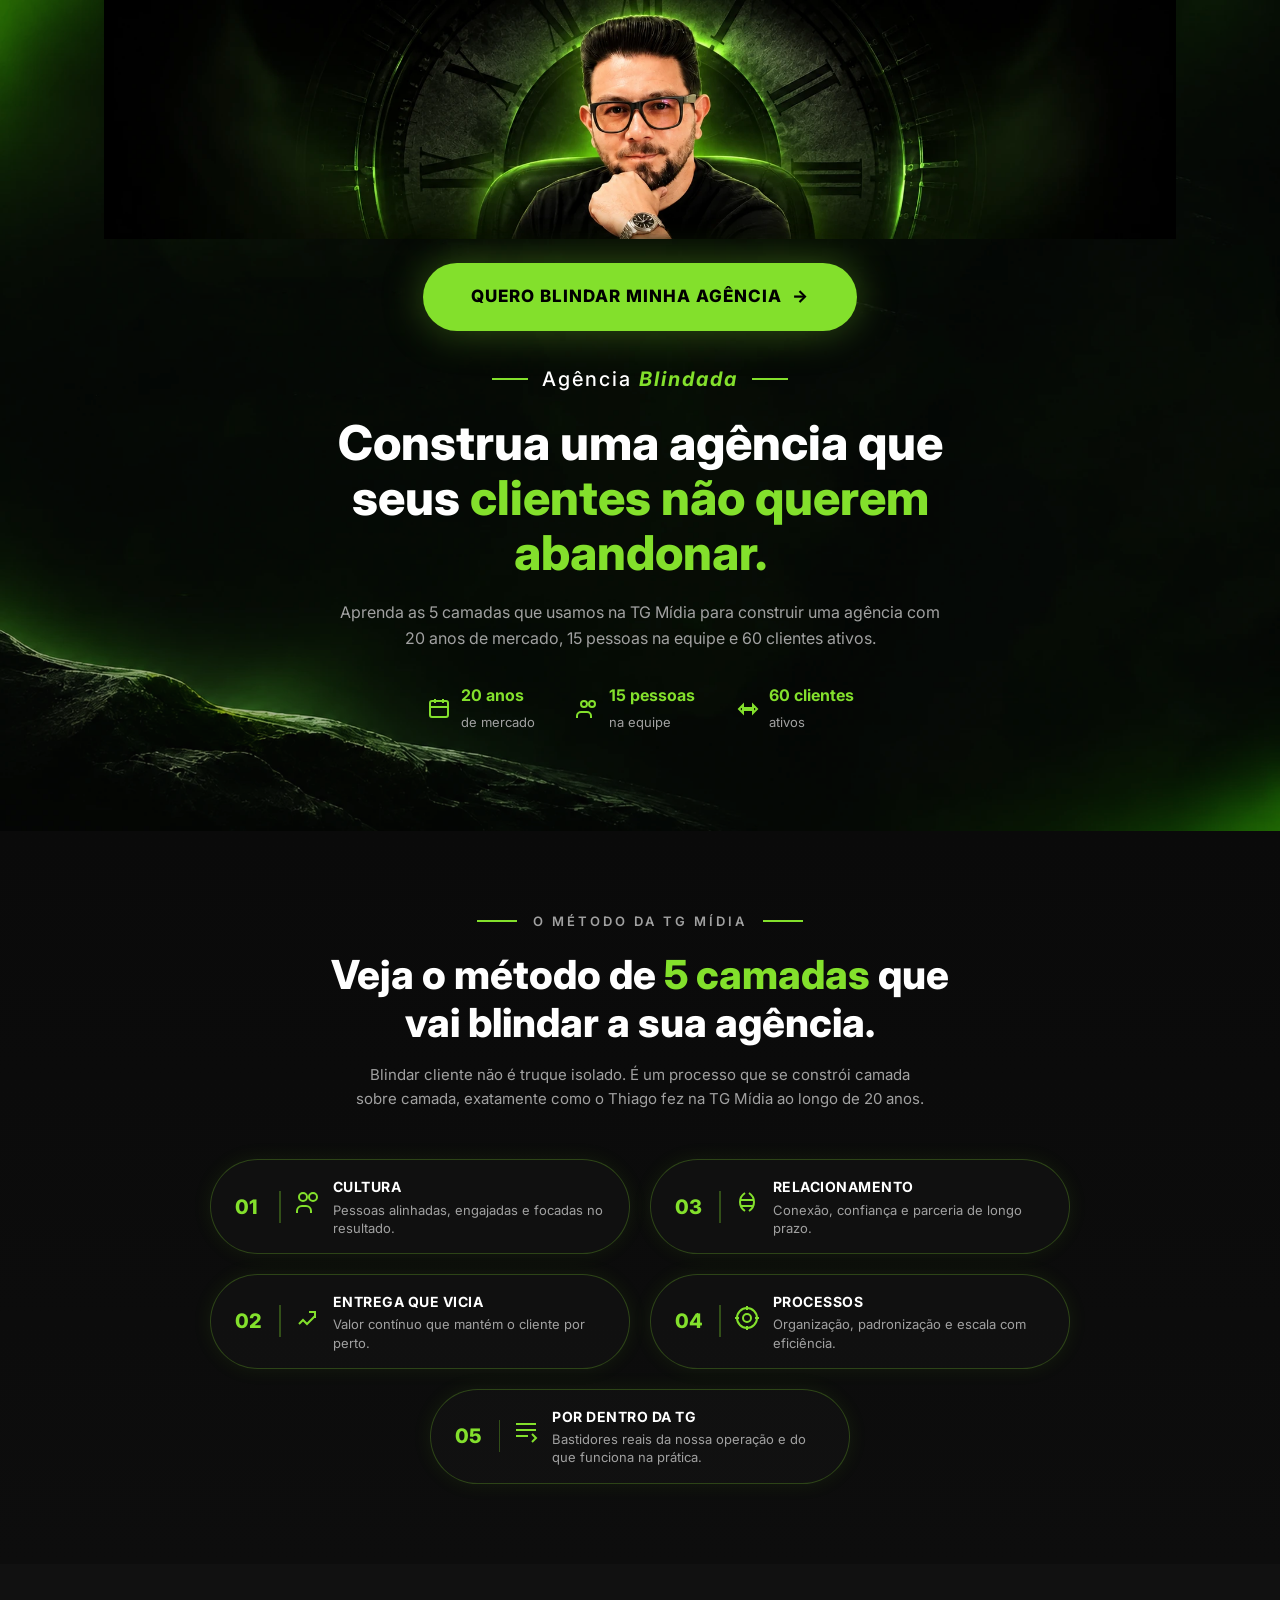
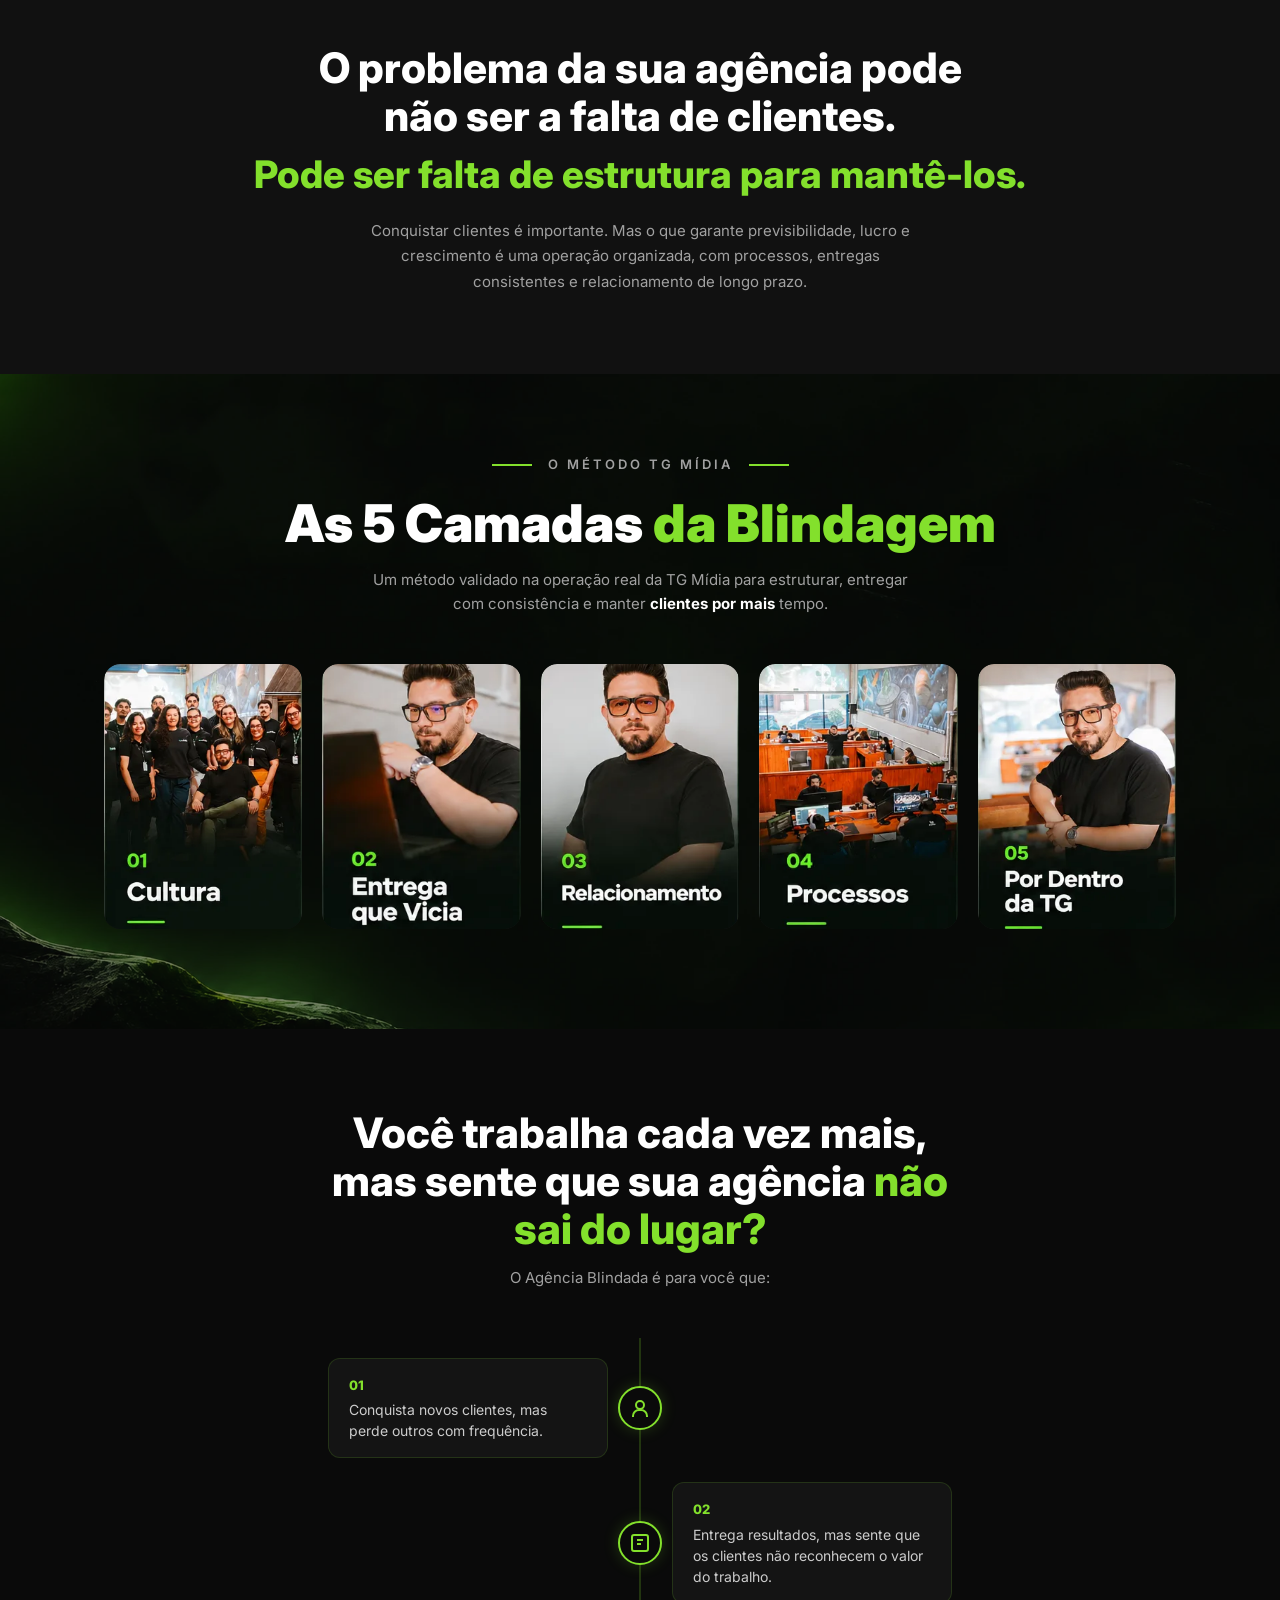
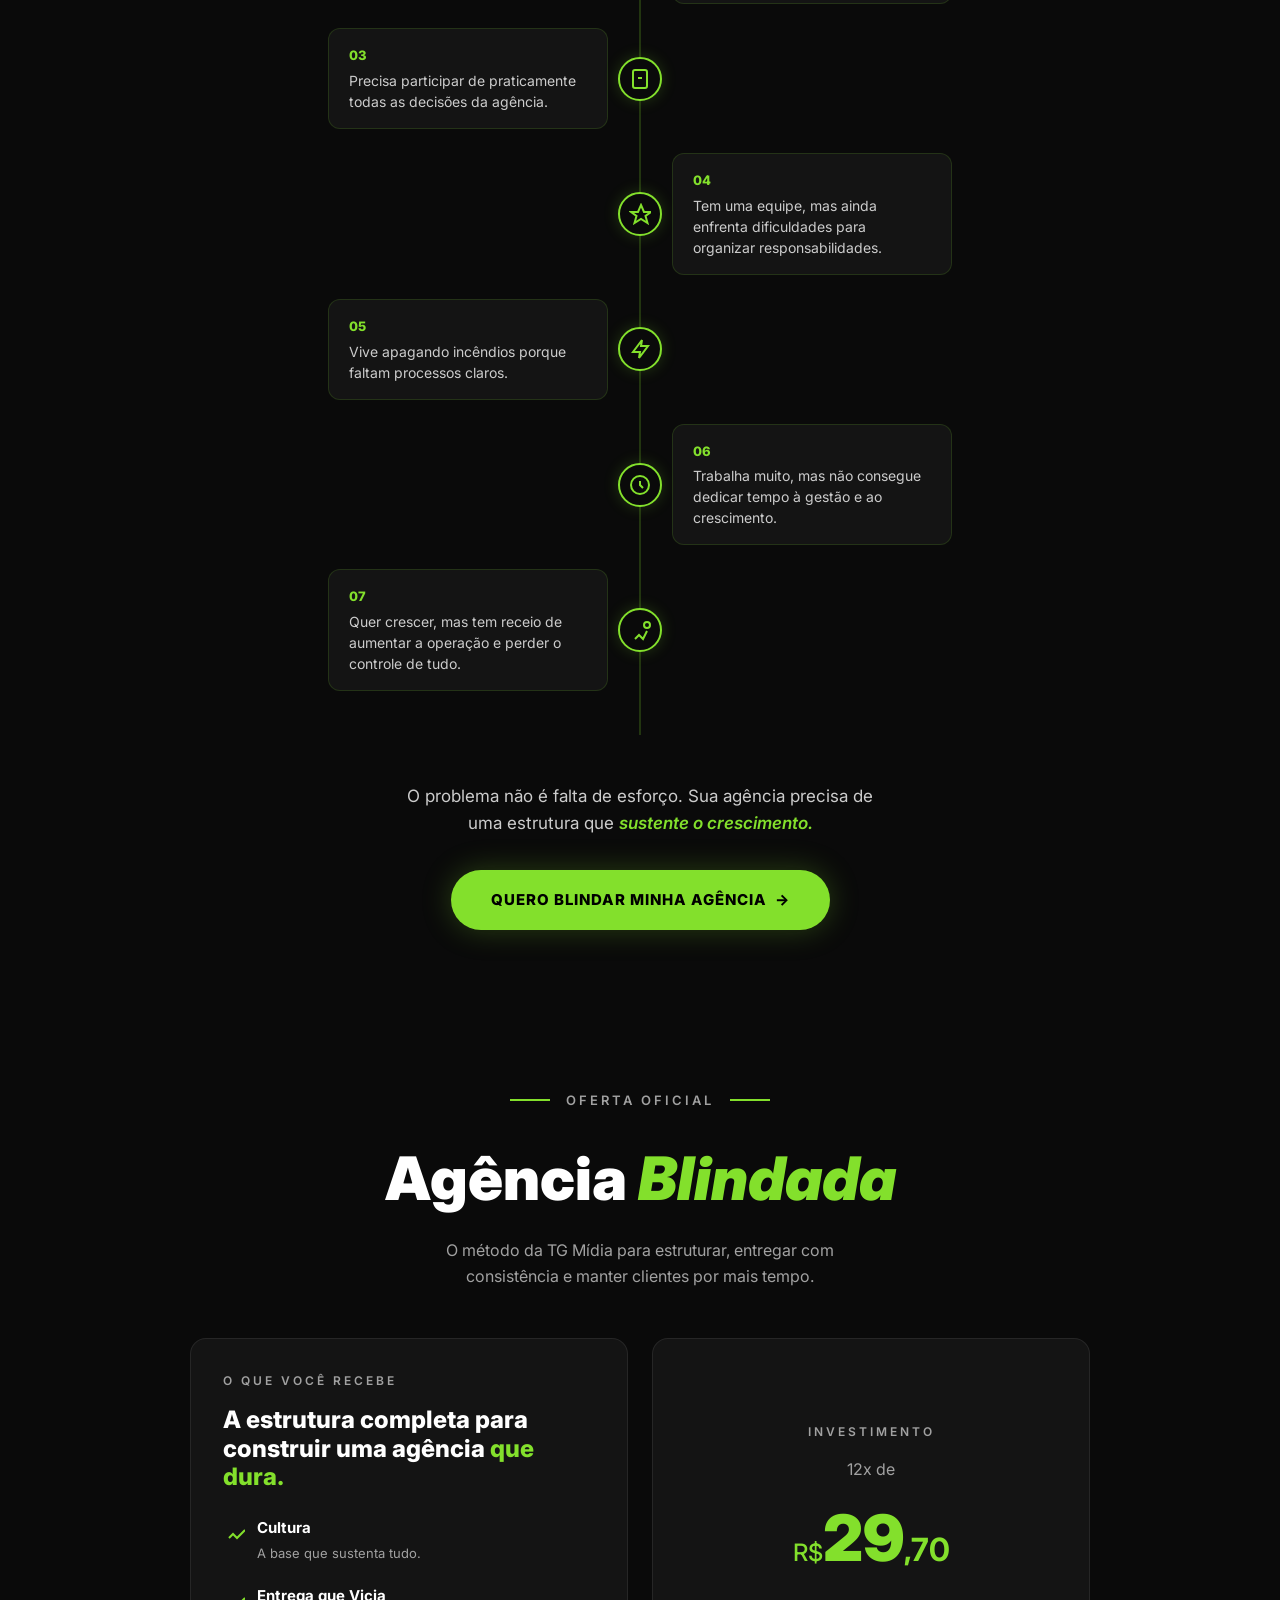
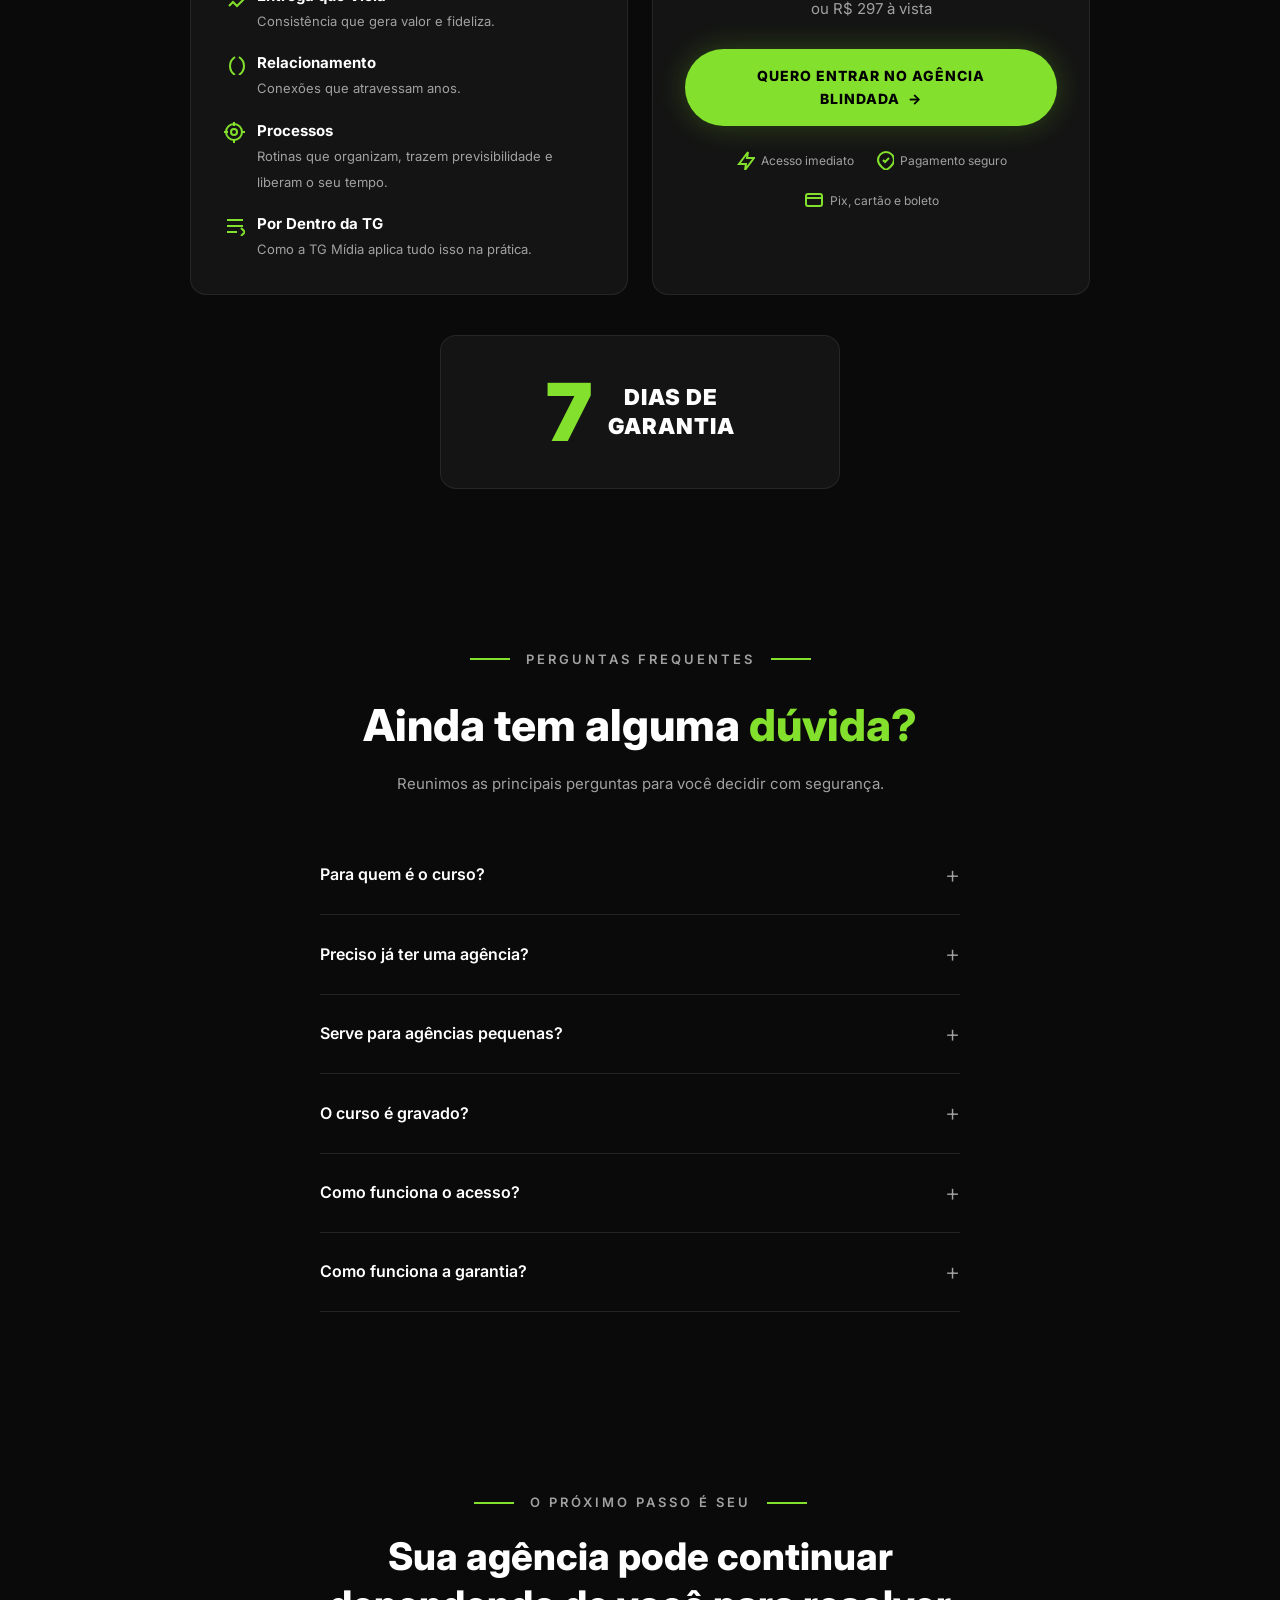
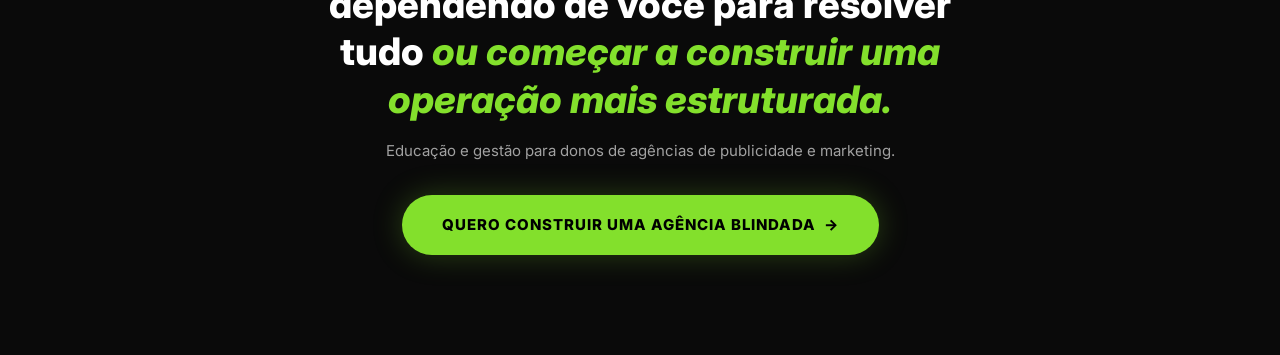
==== commit 8075b15a: "Add files via upload" ====
--- a/index.html
+++ b/index.html
@@ -19,7 +19,8 @@
   </div>
   <div class="hero-content">
     <div class="hero-visual">
-      <img src="images/hero-full.webp" alt="Thiago — TG Mídia" class="hero-capa" loading="eager">
+      <img src="images/hero-visual.webp" alt="Thiago — TG Mídia" class="hero-capa" loading="eager">
+      <a href="https://pay.kiwify.com.br/VEnm06J" class="cta-btn hero-cta" target="_blank" rel="noopener">QUERO BLINDAR MINHA AGÊNCIA &nbsp;→</a>
     </div>
     <div class="hero-badge">
       <span class="badge-line"></span>
@@ -42,7 +43,6 @@
         <div><strong>60 clientes</strong><span>ativos</span></div>
       </div>
     </div>
-    <a href="https://pay.kiwify.com.br/VEnm06J" class="cta-btn" target="_blank" rel="noopener">QUERO BLINDAR MINHA AGÊNCIA &nbsp;→</a>
   </div>
 </section>
 
@@ -117,24 +117,19 @@
     <p class="camadas-sub">Um método validado na operação real da TG Mídia para estruturar, entregar com consistência e manter <strong>clientes por mais</strong> tempo.</p>
     <div class="camadas-grid">
       <div class="camada-card">
-        <img src="images/foto-01-cultura.webp" alt="Cultura" loading="lazy">
-        <div class="camada-info"><span class="camada-num">01</span><strong>Cultura</strong><span class="camada-line"></span></div>
-      </div>
-      <div class="camada-card">
-        <img src="images/foto-02-entrega.webp" alt="Entrega que Vicia" loading="lazy">
-        <div class="camada-info"><span class="camada-num">02</span><strong>Entrega<br>que Vicia</strong><span class="camada-line"></span></div>
-      </div>
-      <div class="camada-card">
-        <img src="images/foto-03-relacionamento.webp" alt="Relacionamento" loading="lazy">
-        <div class="camada-info"><span class="camada-num">03</span><strong>Relacionamento</strong><span class="camada-line"></span></div>
-      </div>
-      <div class="camada-card">
-        <img src="images/foto-04-processos.webp" alt="Processos" loading="lazy">
-        <div class="camada-info"><span class="camada-num">04</span><strong>Processos</strong><span class="camada-line"></span></div>
-      </div>
-      <div class="camada-card">
-        <img src="images/foto-05-por-dentro.webp" alt="Por Dentro da TG" loading="lazy">
-        <div class="camada-info"><span class="camada-num">05</span><strong>Por Dentro<br>da TG</strong><span class="camada-line"></span></div>
+        <img src="images/foto-01-cultura.webp" alt="01 — Cultura" loading="lazy">
+      </div>
+      <div class="camada-card">
+        <img src="images/foto-02-entrega.webp" alt="02 — Entrega que Vicia" loading="lazy">
+      </div>
+      <div class="camada-card">
+        <img src="images/foto-03-relacionamento.webp" alt="03 — Relacionamento" loading="lazy">
+      </div>
+      <div class="camada-card">
+        <img src="images/foto-04-processos.webp" alt="04 — Processos" loading="lazy">
+      </div>
+      <div class="camada-card">
+        <img src="images/foto-05-por-dentro.webp" alt="05 — Por Dentro da TG" loading="lazy">
       </div>
     </div>
   </div>
@@ -262,11 +257,13 @@
     </div>
 
     <div class="garantia">
-      <div class="garantia-numero">
+      <div class="garantia-inner">
         <span class="garantia-7">7</span>
-        <div><strong>DIAS DE</strong><br><strong>GARANTIA</strong></div>
-      </div>
-      <p>Você tem 7 dias para conhecer o treinamento, assistir às aulas e avaliar se o Agência Blindada faz sentido para a sua agência.</p>
+        <div class="garantia-texto">
+          <strong>DIAS DE</strong>
+          <strong>GARANTIA</strong>
+        </div>
+      </div>
     </div>
   </div>
 </section>
@@ -316,5 +313,26 @@
   </div>
 </section>
 
+<script>
+// Timeline scroll animations
+document.addEventListener('DOMContentLoaded', () => {
+  const items = document.querySelectorAll('.tl-item');
+  if (!items.length) return;
+
+  const observer = new IntersectionObserver((entries) => {
+    entries.forEach(entry => {
+      if (entry.isIntersecting) {
+        entry.target.classList.add('tl-visible');
+        observer.unobserve(entry.target);
+      }
+    });
+  }, { threshold: 0.2, rootMargin: '0px 0px -40px 0px' });
+
+  items.forEach((item, i) => {
+    item.style.transitionDelay = `${i * 0.08}s`;
+    observer.observe(item);
+  });
+});
+</script>
 </body>
 </html>
--- a/style.css
+++ b/style.css
@@ -67,12 +67,18 @@
   max-width: var(--max-w); margin: 0 auto; padding: 0 24px;
 }
 .hero-visual {
-  display: flex; justify-content: center;
-  margin-bottom: 24px;
+  display: flex; flex-direction: column; align-items: center;
+  margin-bottom: 32px;
+  position: relative;
 }
 .hero-capa {
-  width: 100%; max-width: 820px;
-  /* The Capa.png composite already has Thiago + vault + neon glow */
+  width: 100%; max-width: 1100px;
+  /* Cropped: Thiago + vault + neon glow, no baked-in text */
+}
+.hero-cta {
+  margin-top: 24px;
+  font-size: 17px; padding: 20px 48px;
+  box-shadow: 0 0 40px rgba(131,224,44,.35);
 }
 .hero-badge {
   display: flex; align-items: center; justify-content: center; gap: 14px;
@@ -197,21 +203,7 @@
 .camada-card:hover { transform: translateY(-6px); }
 .camada-card img {
   width: 100%; aspect-ratio: 3/4; object-fit: cover;
-}
-.camada-info {
-  padding: 16px 12px 20px; text-align: left;
-}
-.camada-num {
-  font-size: 14px; font-weight: 700; color: var(--green);
-  display: block; margin-bottom: 4px;
-}
-.camada-info strong {
-  font-size: 16px; font-weight: 800; display: block; margin-bottom: 8px;
-  line-height: 1.2;
-}
-.camada-line {
-  display: block; width: 32px; height: 3px; background: var(--green);
-  border-radius: 2px;
+  border-radius: 16px;
 }
 
 /* ═══════════════════ SEÇÃO 05 — PARA QUEM É ═══════════════════ */
@@ -263,6 +255,18 @@
 }
 .tl-card p { font-size: 14px; color: var(--gray-light); line-height: 1.5; }
 
+/* Timeline scroll animations */
+.tl-item {
+  opacity: 0;
+  transition: opacity .6s ease, transform .6s ease;
+}
+.tl-item.tl-left { transform: translateX(-40px); }
+.tl-item.tl-right { transform: translateX(40px); }
+.tl-item.tl-visible {
+  opacity: 1;
+  transform: translateX(0);
+}
+
 .para-quem-bottom {
   font-size: 17px; color: var(--gray-light); max-width: 500px; margin: 0 auto 32px;
   line-height: 1.6;
@@ -327,22 +331,20 @@
 
 /* Garantia */
 .garantia {
-  display: flex; align-items: center; gap: 32px;
-  background: var(--bg-card); border: 1px solid rgba(131,224,44,.15);
-  border-radius: 16px; padding: 32px 40px;
-  max-width: 900px; margin: 0 auto; text-align: left;
-}
-.garantia-numero {
-  display: flex; align-items: center; gap: 12px; flex-shrink: 0;
+  display: flex; align-items: center; justify-content: center;
+  background: var(--bg-card); border: 1px solid rgba(255,255,255,.08);
+  border-radius: 16px; padding: 36px 48px;
+  max-width: 400px; margin: 0 auto;
+}
+.garantia-inner {
+  display: flex; align-items: center; gap: 16px;
 }
 .garantia-7 {
-  font-size: 72px; font-weight: 900; color: var(--green); line-height: 1;
-}
-.garantia-numero strong {
-  display: block; font-size: 16px; font-weight: 800; line-height: 1.3;
-}
-.garantia p {
-  font-size: 15px; color: var(--gray); line-height: 1.6;
+  font-size: 80px; font-weight: 900; color: var(--green); line-height: 1;
+}
+.garantia-texto strong {
+  display: block; font-size: 22px; font-weight: 900; line-height: 1.3;
+  letter-spacing: 1px;
 }
 
 /* ═══════════════════ SEÇÃO 07 — FAQ ═══════════════════ */
@@ -402,7 +404,7 @@
     grid-column: auto;
   }
   .oferta-grid { grid-template-columns: 1fr; }
-  .garantia { flex-direction: column; text-align: center; }
+  .garantia { padding: 28px 32px; }
 
   .tl-left { padding-right: 0; padding-left: 72px; justify-content: flex-start; }
   .tl-right { padding-left: 72px; }
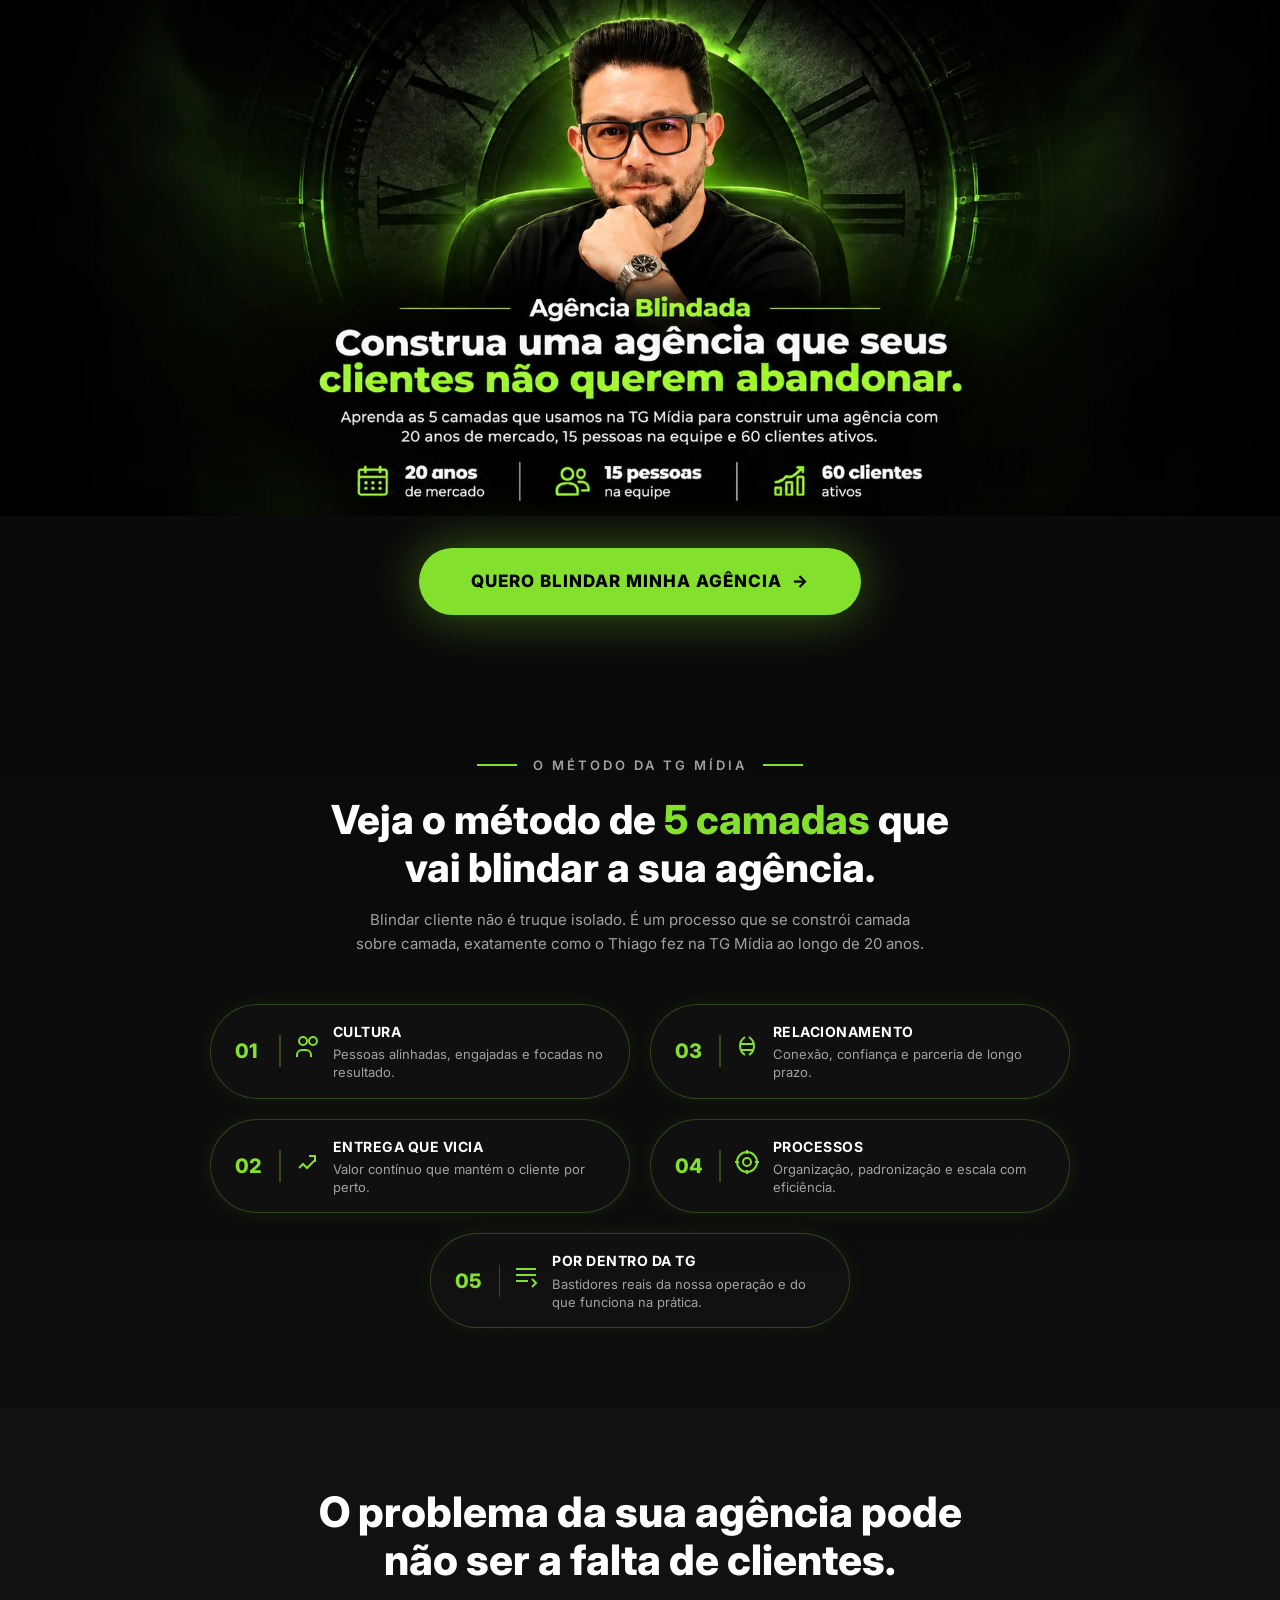
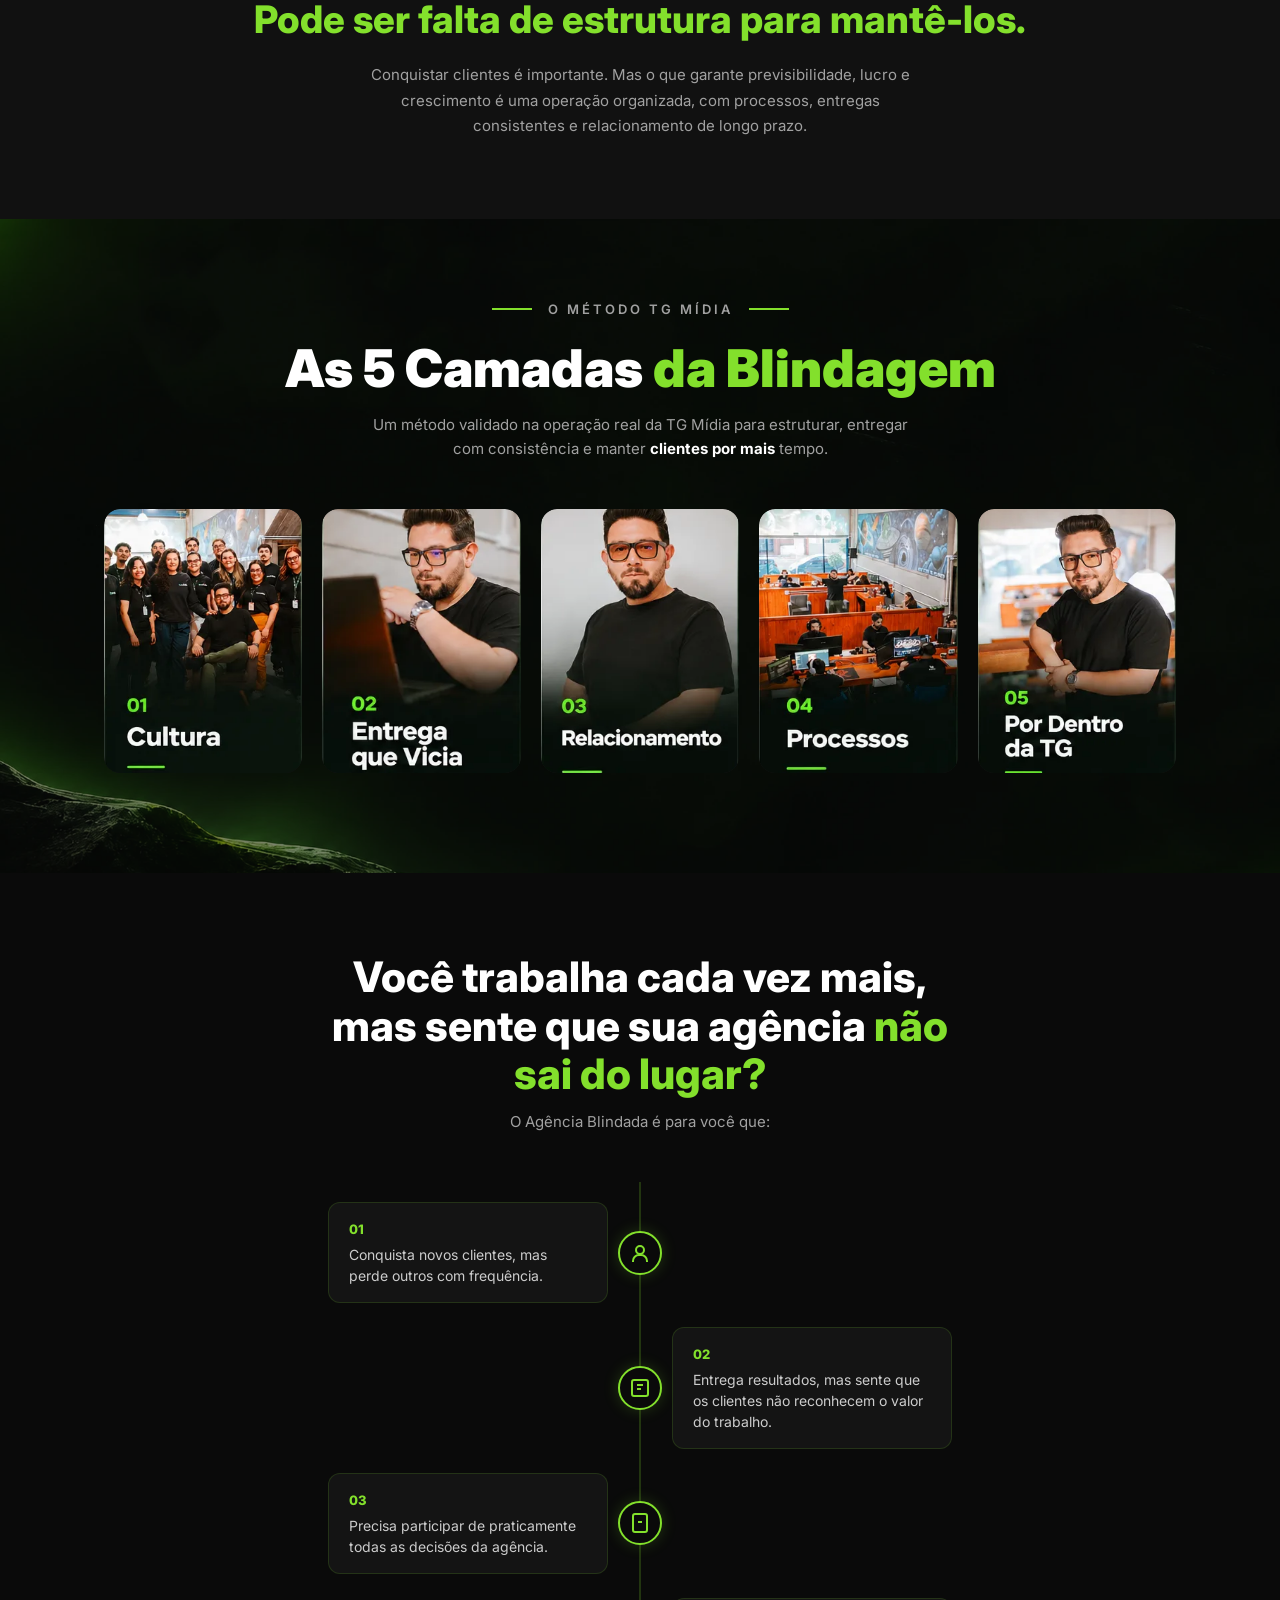
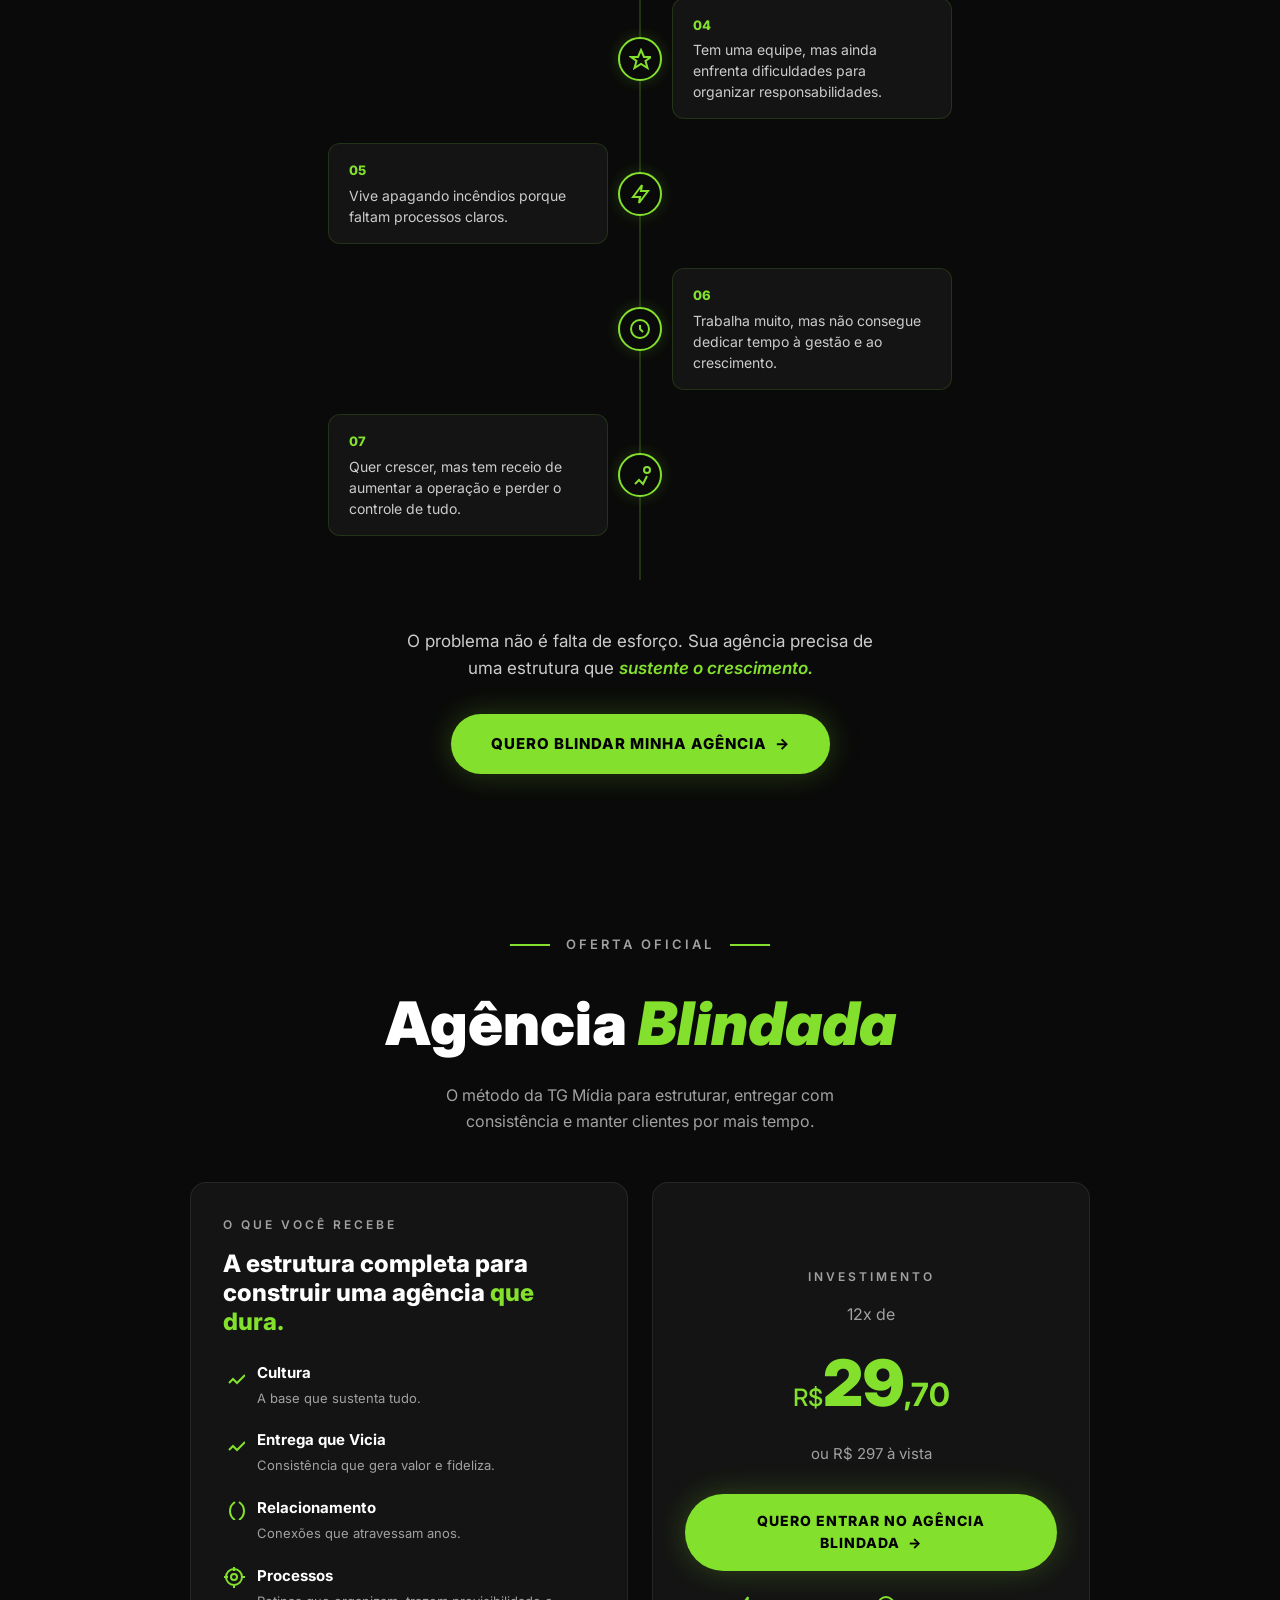
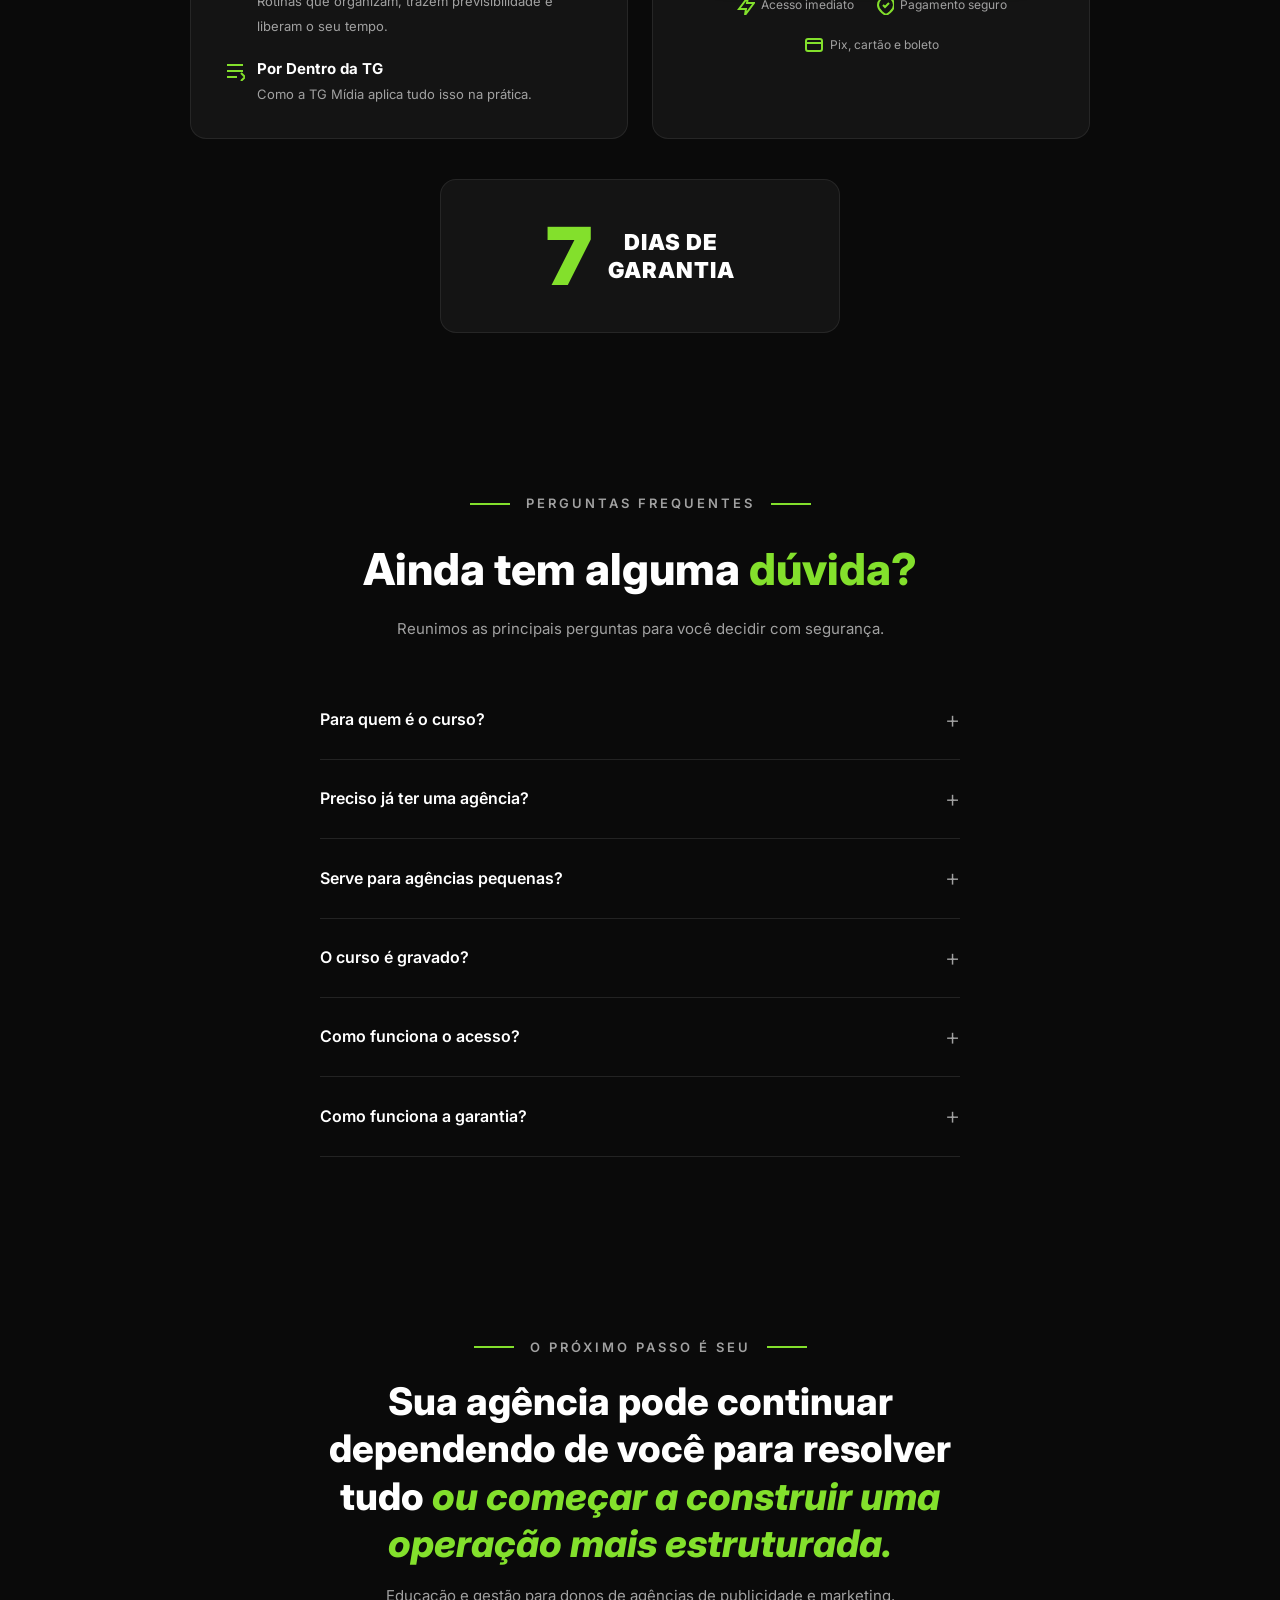
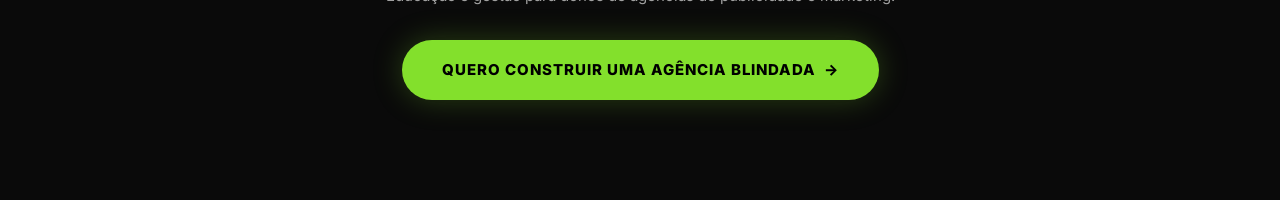
==== commit da0658da: "Add files via upload" ====
--- a/index.html
+++ b/index.html
@@ -14,34 +14,10 @@
 
 <!-- ==================== SEÇÃO 01 — CAPA ==================== -->
 <section class="hero" id="capa">
-  <div class="hero-bg">
-    <img src="images/background.webp" alt="" class="hero-bg-img" loading="eager">
-  </div>
   <div class="hero-content">
     <div class="hero-visual">
-      <img src="images/hero-visual.webp" alt="Thiago — TG Mídia" class="hero-capa" loading="eager">
+      <img src="images/hero-capa.webp" alt="Agência Blindada — Construa uma agência que seus clientes não querem abandonar." class="hero-capa" loading="eager">
       <a href="https://pay.kiwify.com.br/VEnm06J" class="cta-btn hero-cta" target="_blank" rel="noopener">QUERO BLINDAR MINHA AGÊNCIA &nbsp;→</a>
-    </div>
-    <div class="hero-badge">
-      <span class="badge-line"></span>
-      <span class="badge-text">Agência <em>Blindada</em></span>
-      <span class="badge-line"></span>
-    </div>
-    <h1>Construa uma agência que seus <span class="green">clientes não querem abandonar.</span></h1>
-    <p class="hero-sub">Aprenda as 5 camadas que usamos na TG Mídia para construir uma agência com 20 anos de mercado, 15 pessoas na equipe e 60 clientes ativos.</p>
-    <div class="hero-stats">
-      <div class="stat">
-        <svg width="24" height="24" fill="none" stroke="#83e02c" stroke-width="2"><rect x="3" y="4" width="18" height="16" rx="2"/><path d="M3 10h18"/><path d="M8 2v4M16 2v4"/></svg>
-        <div><strong>20 anos</strong><span>de mercado</span></div>
-      </div>
-      <div class="stat">
-        <svg width="24" height="24" fill="none" stroke="#83e02c" stroke-width="2"><circle cx="9" cy="7" r="3"/><circle cx="17" cy="7" r="3"/><path d="M2 21v-2a4 4 0 014-4h6a4 4 0 014 4v2"/></svg>
-        <div><strong>15 pessoas</strong><span>na equipe</span></div>
-      </div>
-      <div class="stat">
-        <svg width="24" height="24" fill="none" stroke="#83e02c" stroke-width="2"><path d="M22 12l-4-4v3H8V8l-4 4 4 4v-3h10v3z"/></svg>
-        <div><strong>60 clientes</strong><span>ativos</span></div>
-      </div>
     </div>
   </div>
 </section>
--- a/style.css
+++ b/style.css
@@ -52,60 +52,36 @@
 /* ═══════════════════ SEÇÃO 01 — CAPA (HERO) ═══════════════════ */
 .hero {
   position: relative; overflow: hidden;
-  padding-top: 0; padding-bottom: 60px;
-  text-align: center;
+  padding: 0 0 60px; text-align: center;
+  background: var(--bg);
 }
 .hero-bg {
   position: absolute; inset: 0; z-index: 0;
 }
 .hero-bg-img {
   width: 100%; height: 100%; object-fit: cover;
-  opacity: .7;
+  opacity: .5;
 }
 .hero-content {
   position: relative; z-index: 1;
-  max-width: var(--max-w); margin: 0 auto; padding: 0 24px;
 }
 .hero-visual {
   display: flex; flex-direction: column; align-items: center;
-  margin-bottom: 32px;
-  position: relative;
 }
 .hero-capa {
-  width: 100%; max-width: 1100px;
-  /* Cropped: Thiago + vault + neon glow, no baked-in text */
+  width: 100%;
+  /* Full Capa 02: Thiago + vault + title + stats — all baked in */
 }
 .hero-cta {
-  margin-top: 24px;
-  font-size: 17px; padding: 20px 48px;
-  box-shadow: 0 0 40px rgba(131,224,44,.35);
-}
-.hero-badge {
-  display: flex; align-items: center; justify-content: center; gap: 14px;
-  margin-bottom: 20px;
-}
-.badge-line { width: 36px; height: 2px; background: var(--green); }
-.badge-text { font-size: 20px; font-weight: 500; letter-spacing: 2px; }
-.badge-text em { color: var(--green); font-style: italic; font-weight: 700; }
-
-.hero h1 {
-  font-size: clamp(28px, 5vw, 48px); font-weight: 800; line-height: 1.15;
-  max-width: 700px; margin: 0 auto 20px;
-}
-.hero-sub {
-  font-size: 16px; color: var(--gray); max-width: 600px; margin: 0 auto 32px;
-  line-height: 1.6;
-}
-.hero-stats {
-  display: flex; justify-content: center; gap: 40px;
-  margin-bottom: 36px; flex-wrap: wrap;
-}
-.stat {
-  display: flex; align-items: center; gap: 10px;
-}
-.stat div { text-align: left; }
-.stat strong { display: block; font-size: 16px; color: var(--green); font-weight: 700; }
-.stat span { font-size: 13px; color: var(--gray); }
+  margin-top: 32px;
+  font-size: 17px; padding: 20px 52px;
+  box-shadow: 0 0 50px rgba(131,224,44,.4);
+  animation: ctaPulse 2.5s ease-in-out infinite;
+}
+@keyframes ctaPulse {
+  0%, 100% { box-shadow: 0 0 30px rgba(131,224,44,.3); }
+  50% { box-shadow: 0 0 60px rgba(131,224,44,.5); }
+}
 
 /* ═══════════════════ SEÇÃO 02 — O MÉTODO ═══════════════════ */
 .metodo {
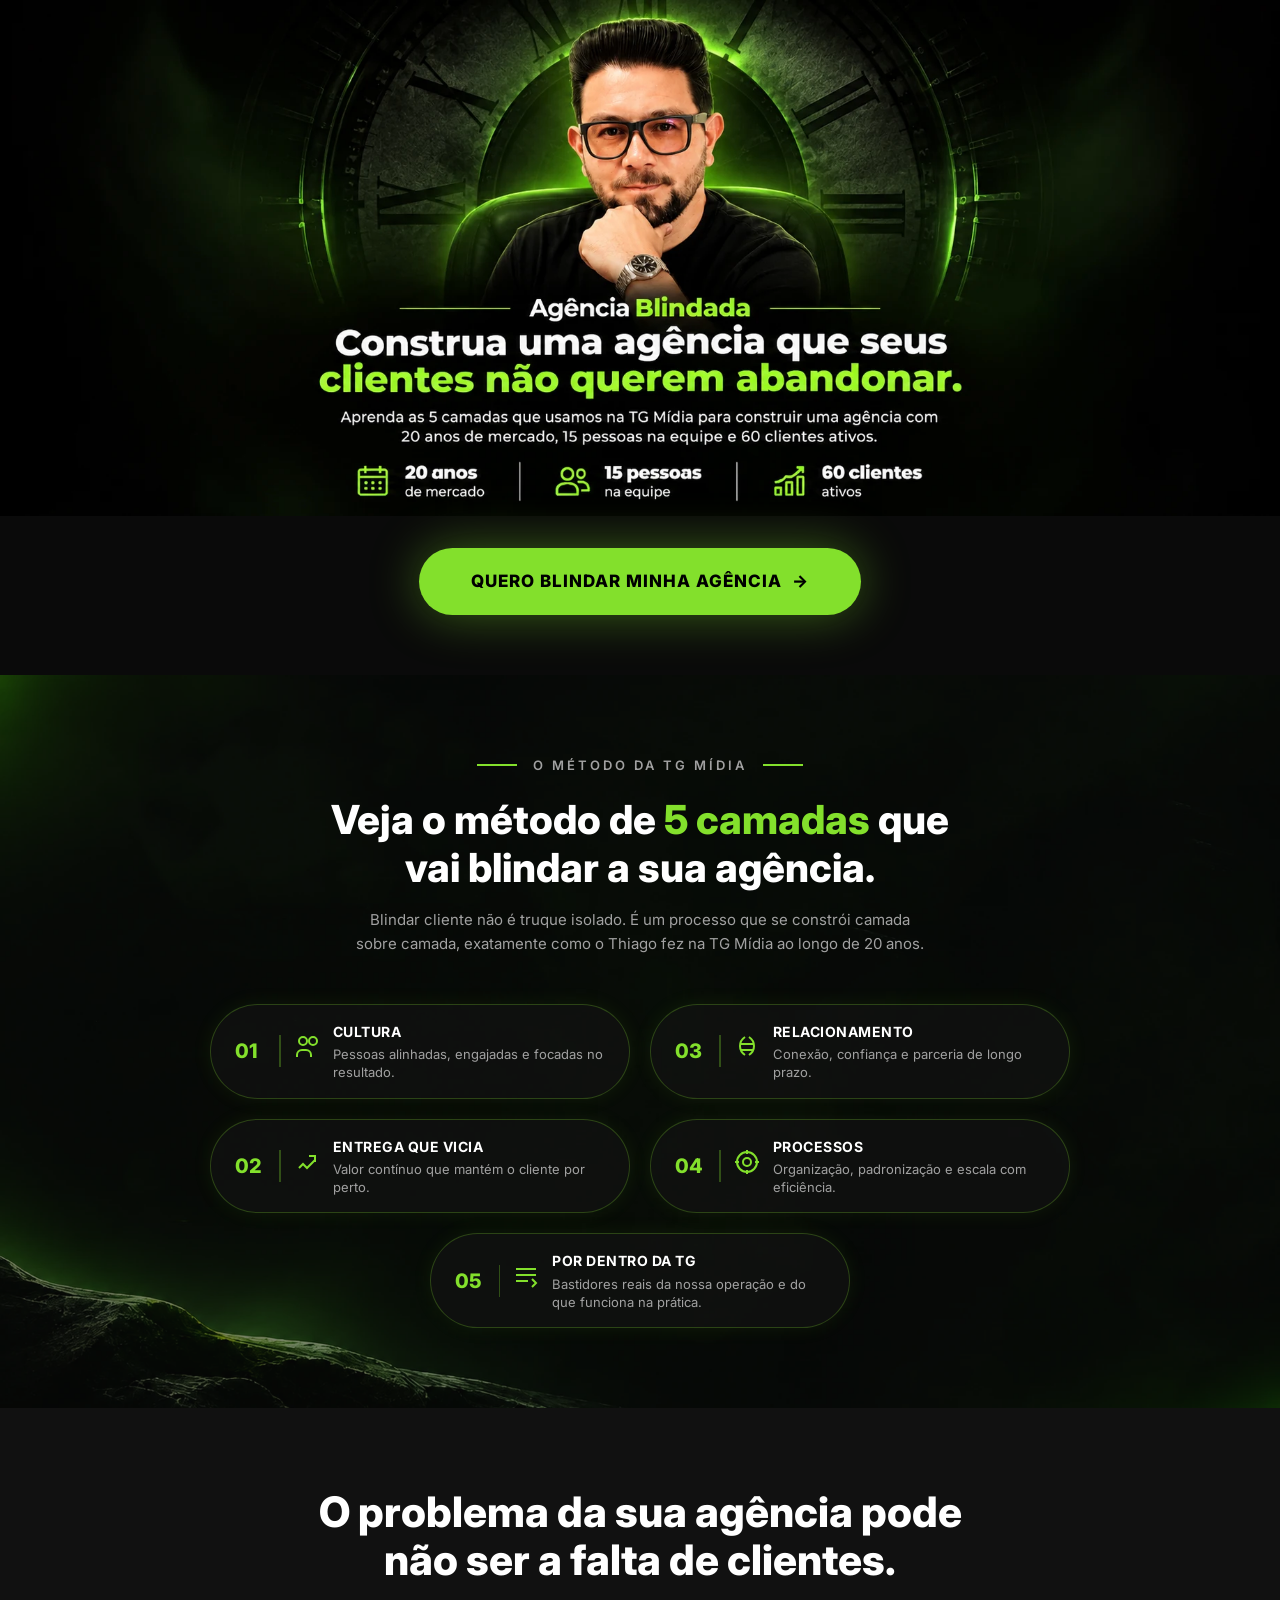
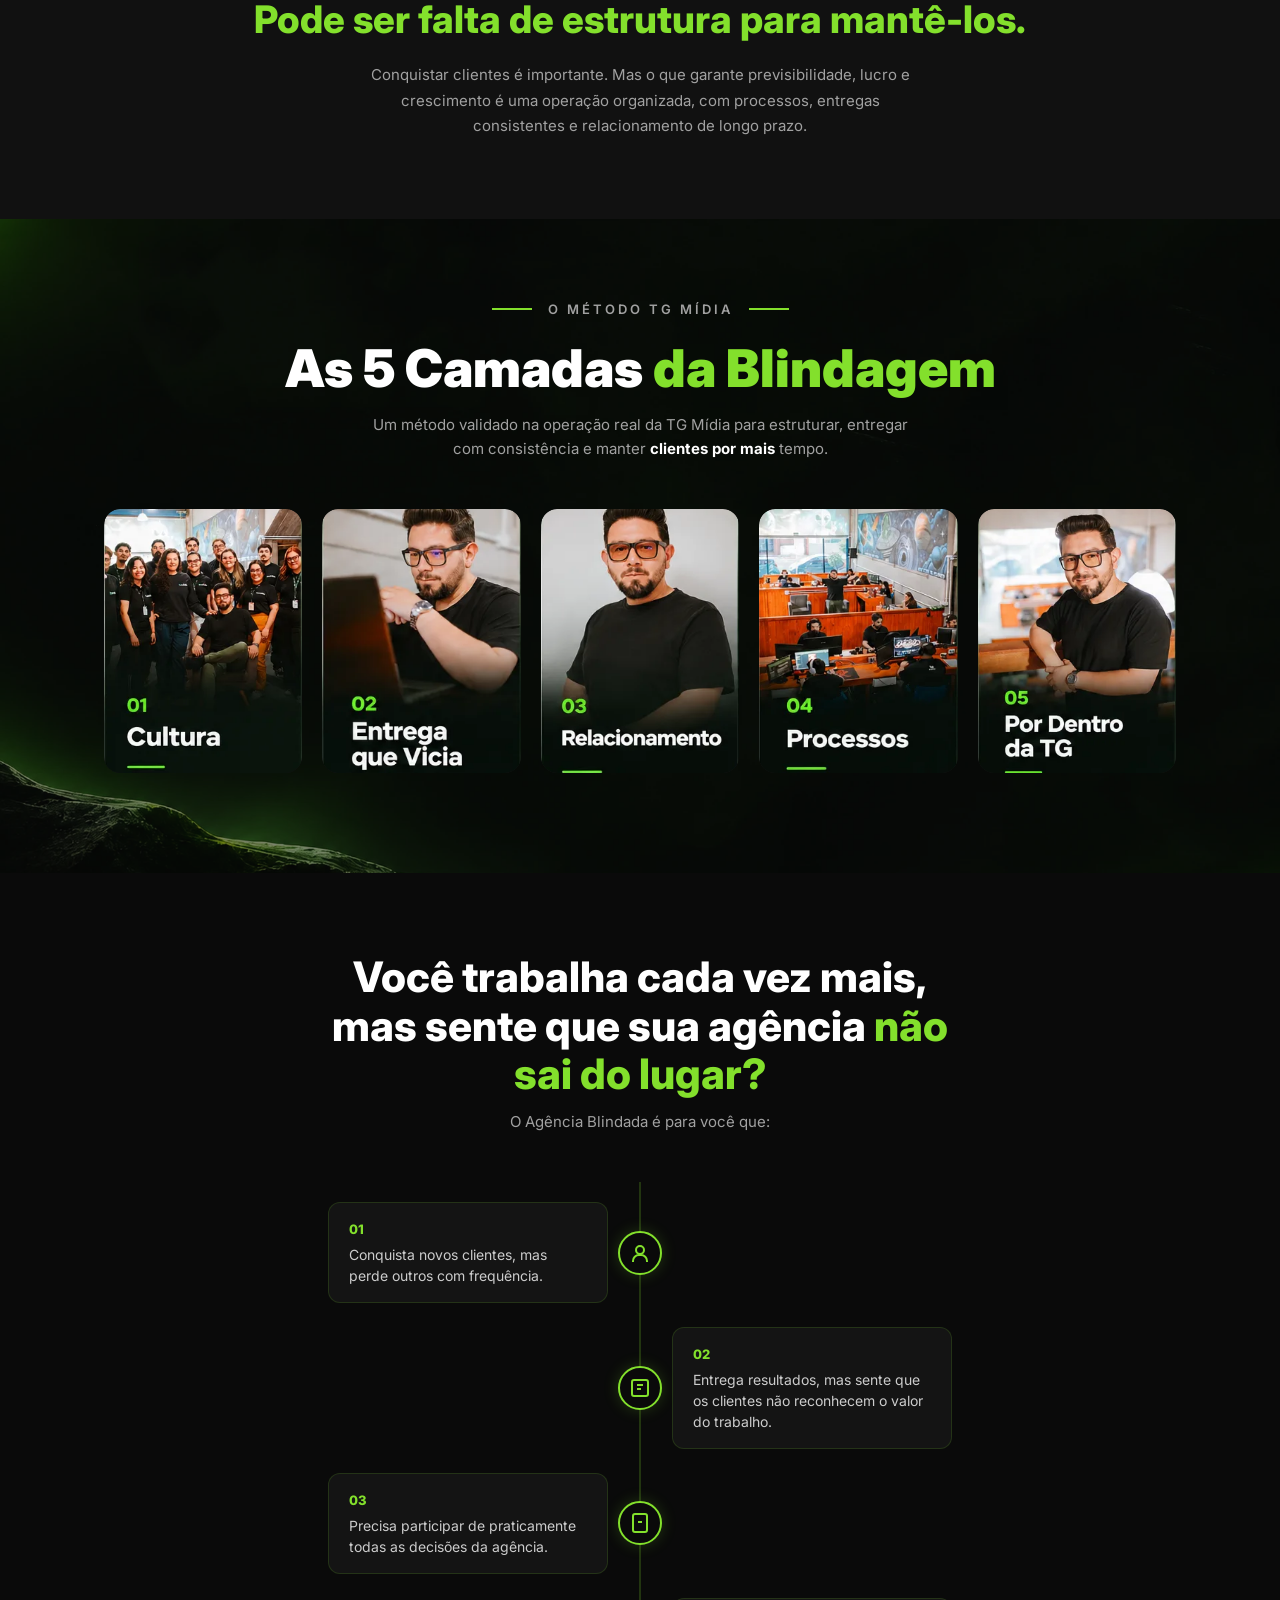
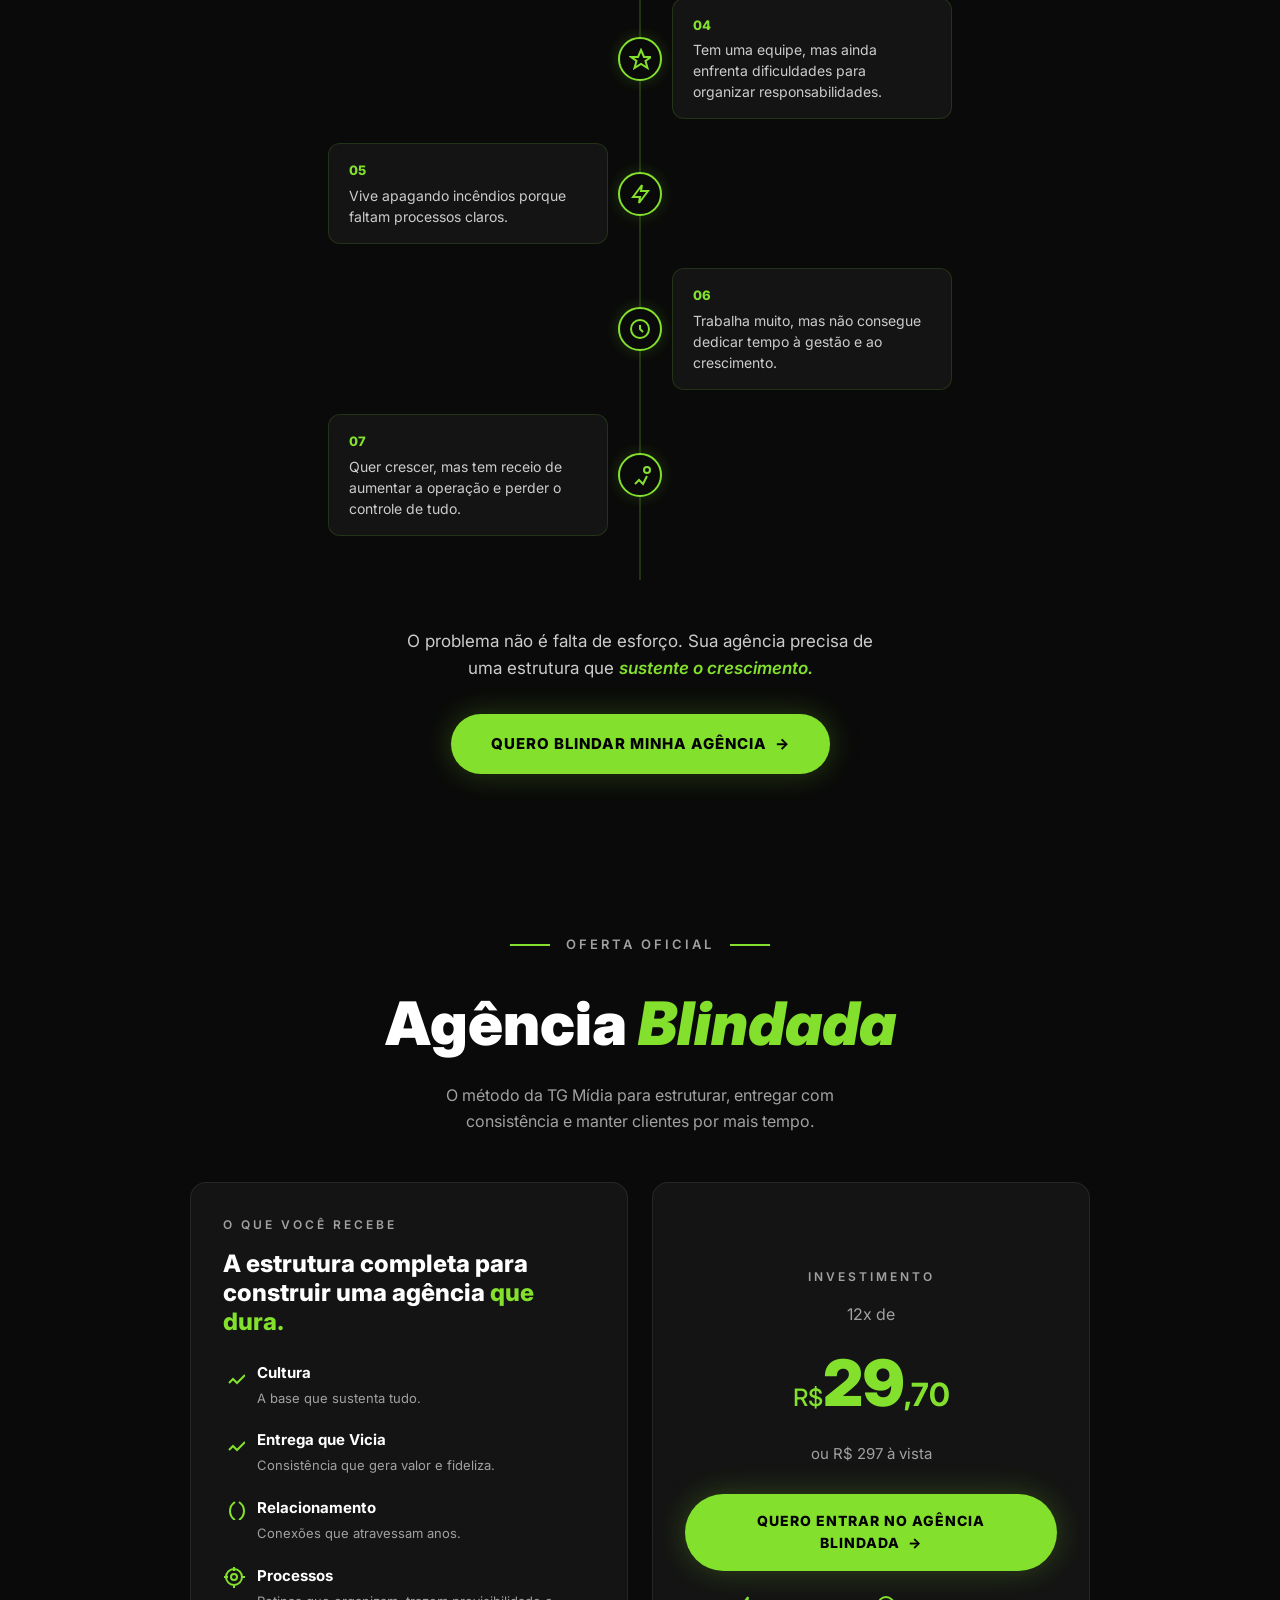
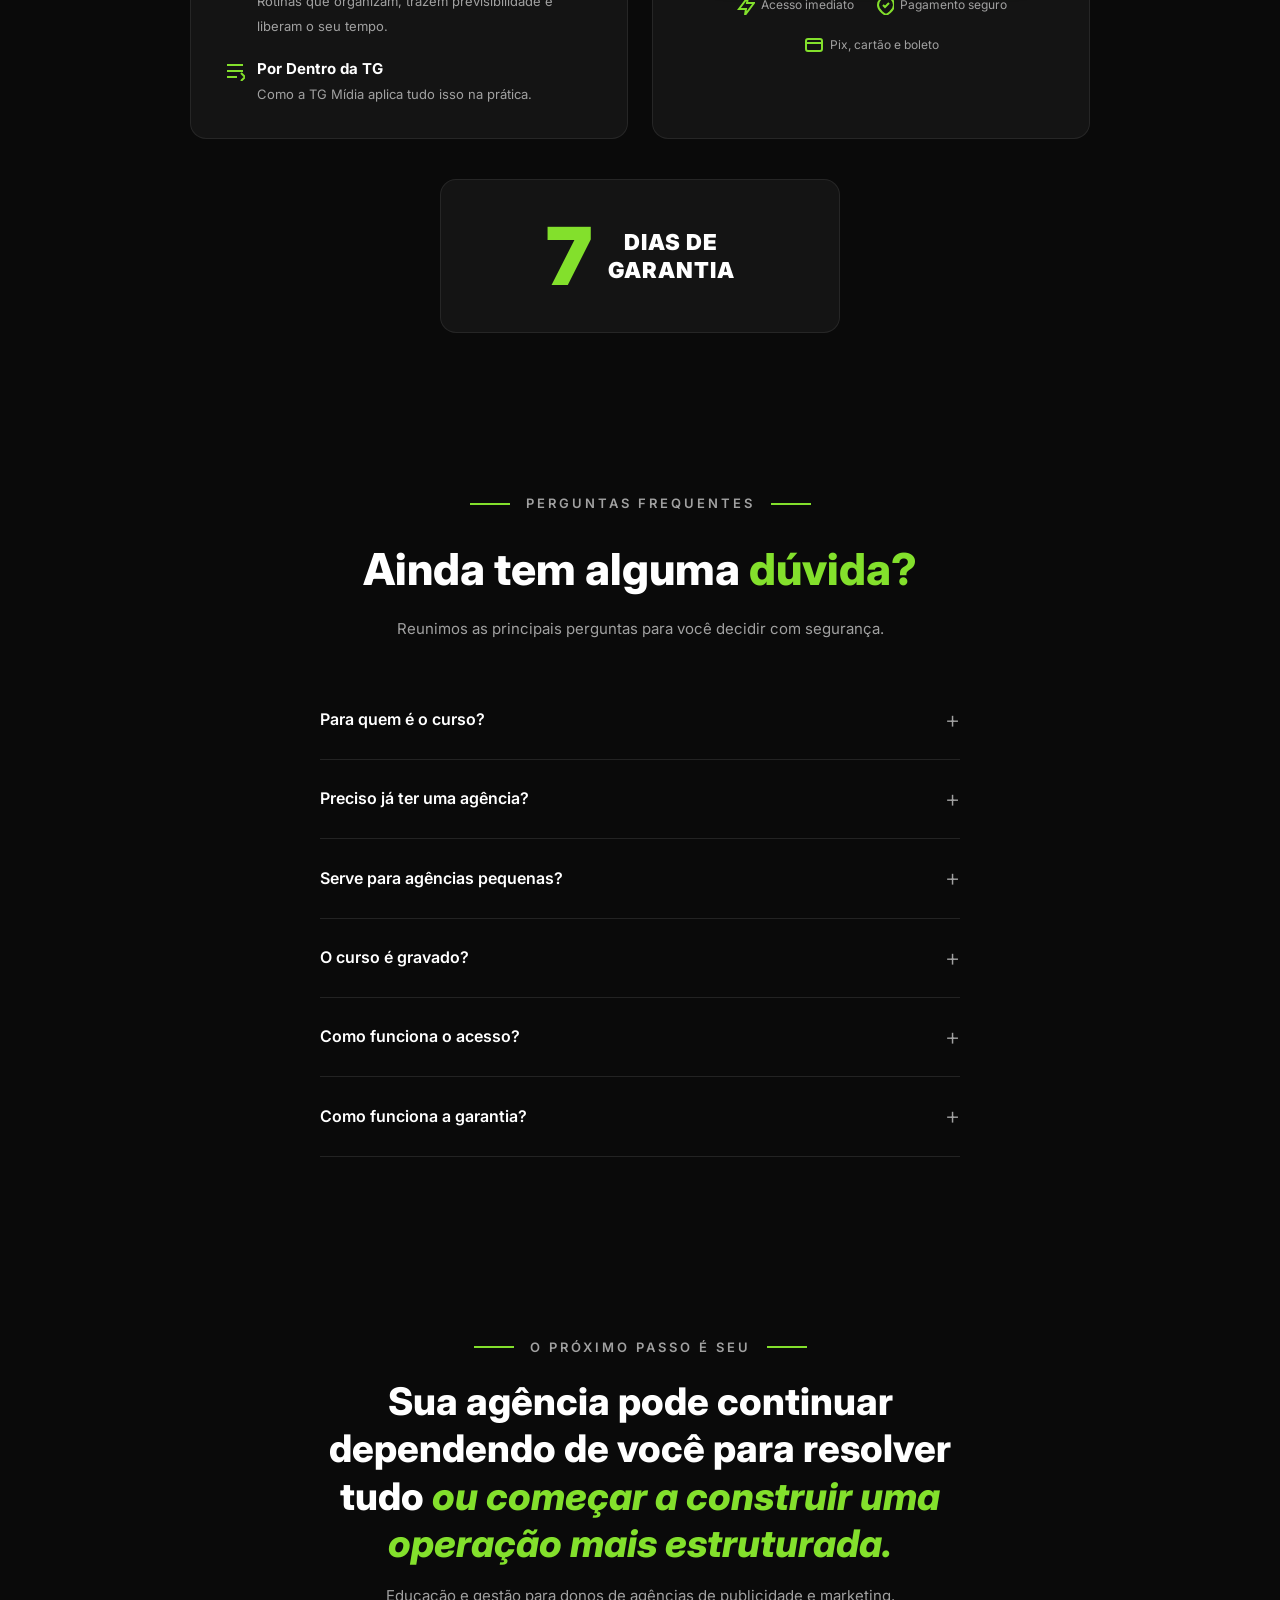
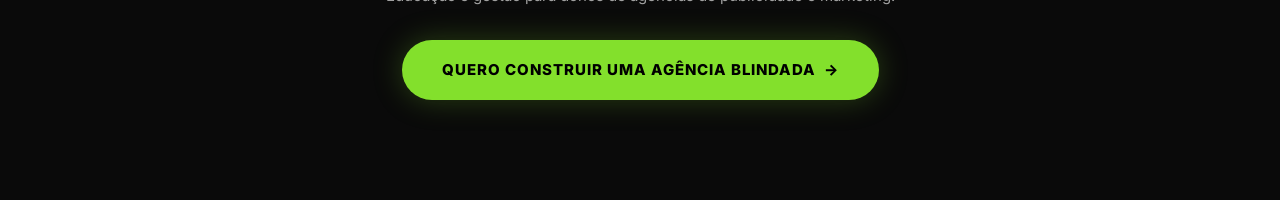
==== commit 0df434d3: "Add files via upload" ====
--- a/index.html
+++ b/index.html
@@ -24,6 +24,9 @@
 
 <!-- ==================== SEÇÃO 02 — O MÉTODO ==================== -->
 <section class="metodo" id="metodo">
+  <div class="metodo-bg">
+    <img src="images/background.webp" alt="" class="metodo-bg-img" loading="lazy">
+  </div>
   <div class="container">
     <div class="section-label"><span class="label-line"></span>O MÉTODO DA TG MÍDIA<span class="label-line"></span></div>
     <h2>Veja o método de <span class="green">5 camadas</span> que vai blindar a sua agência.</h2>
--- a/style.css
+++ b/style.css
@@ -85,9 +85,17 @@
 
 /* ═══════════════════ SEÇÃO 02 — O MÉTODO ═══════════════════ */
 .metodo {
+  position: relative; overflow: hidden;
   padding: 80px 0; text-align: center;
-  background: linear-gradient(180deg, var(--bg) 0%, #0d0d0d 100%);
-}
+}
+.metodo-bg {
+  position: absolute; inset: 0; z-index: 0;
+}
+.metodo-bg-img {
+  width: 100%; height: 100%; object-fit: cover;
+  opacity: .5;
+}
+.metodo .container { position: relative; z-index: 1; }
 .metodo h2 {
   font-size: clamp(26px, 4vw, 40px); font-weight: 800; line-height: 1.2;
   max-width: 650px; margin: 0 auto 16px;
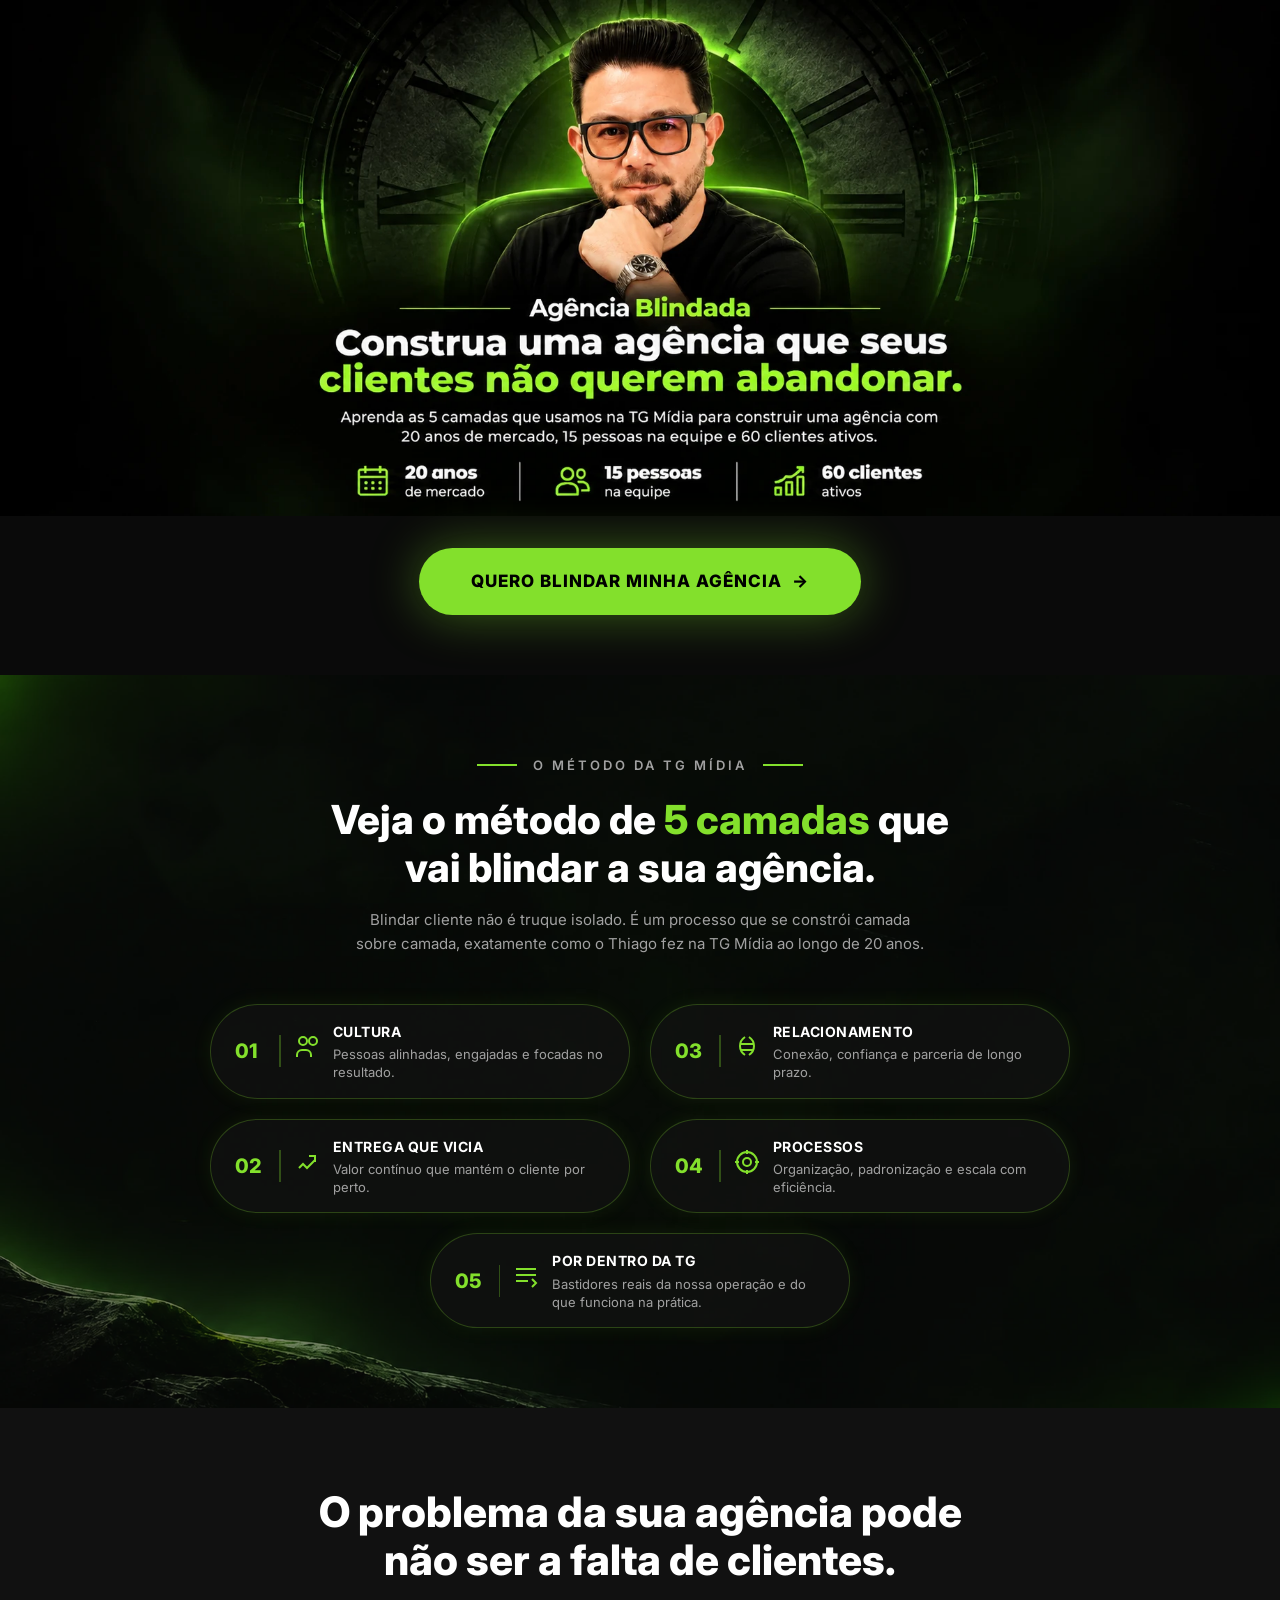
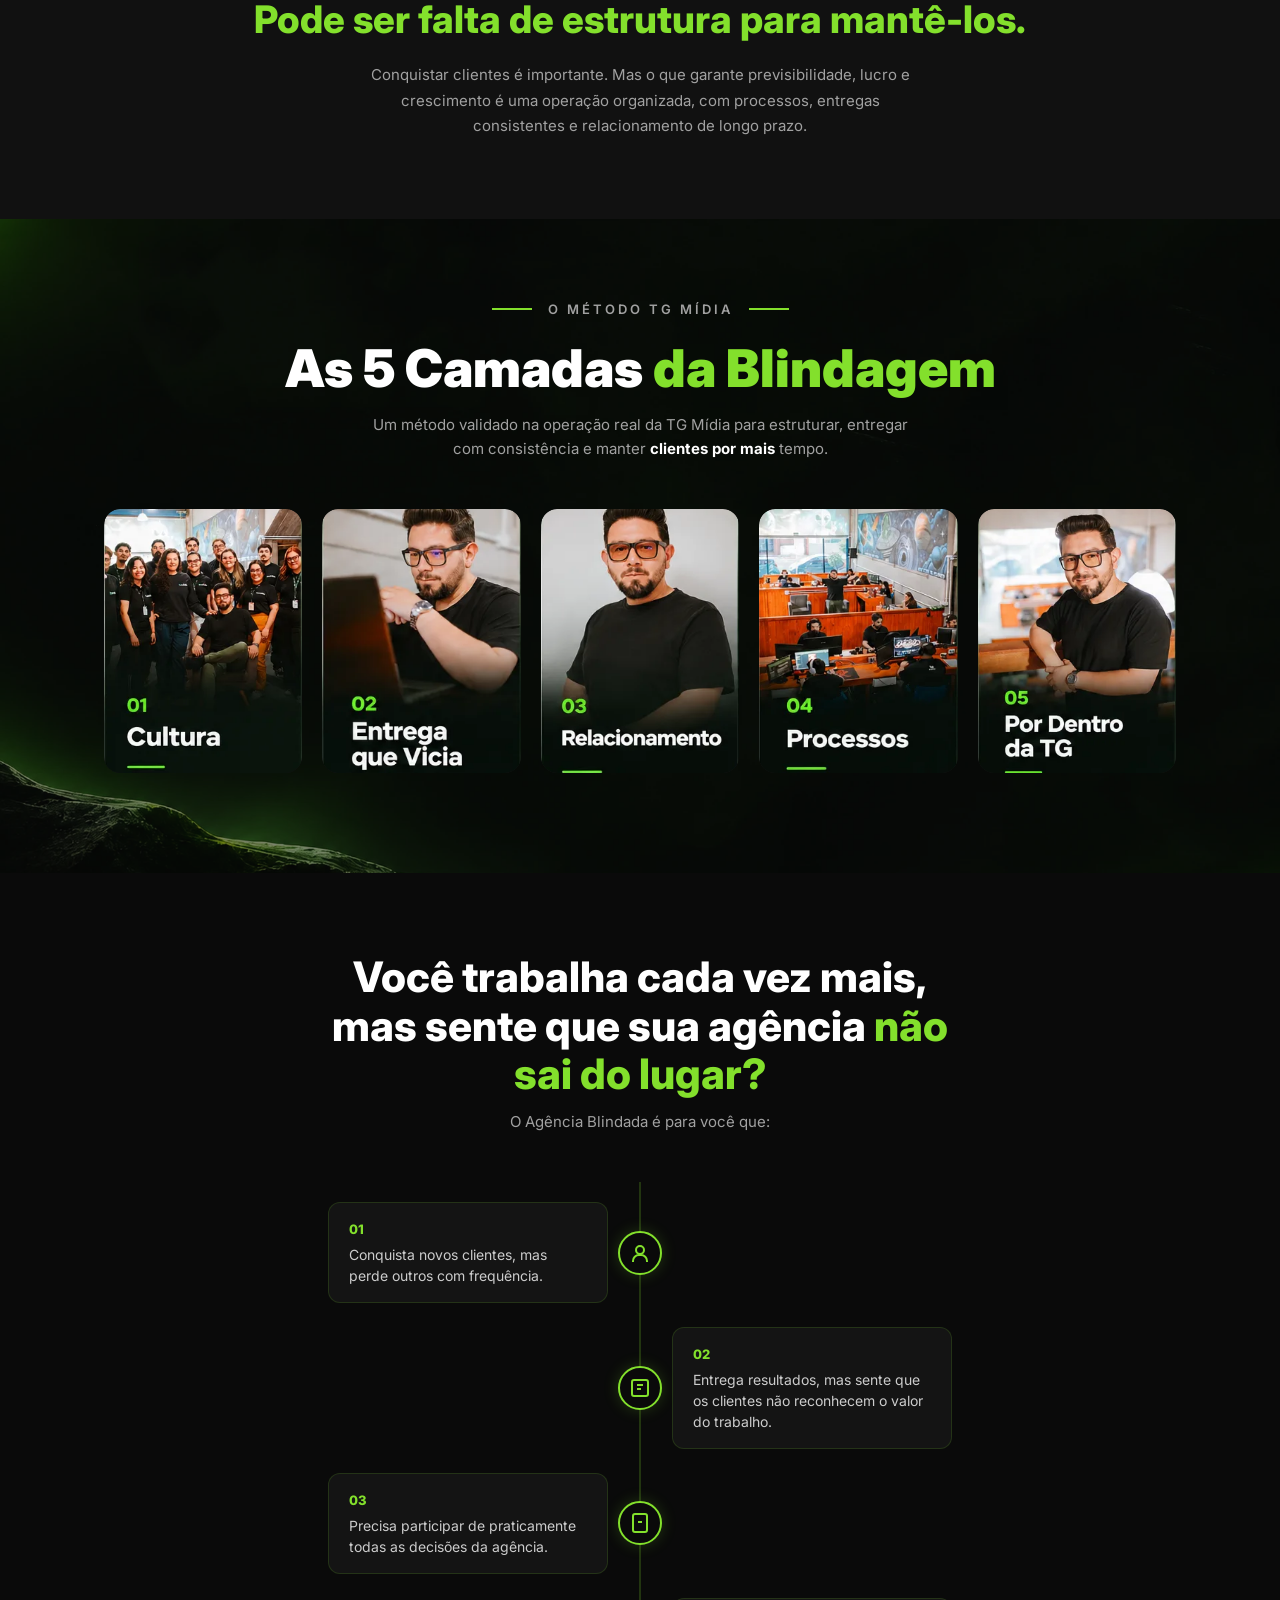
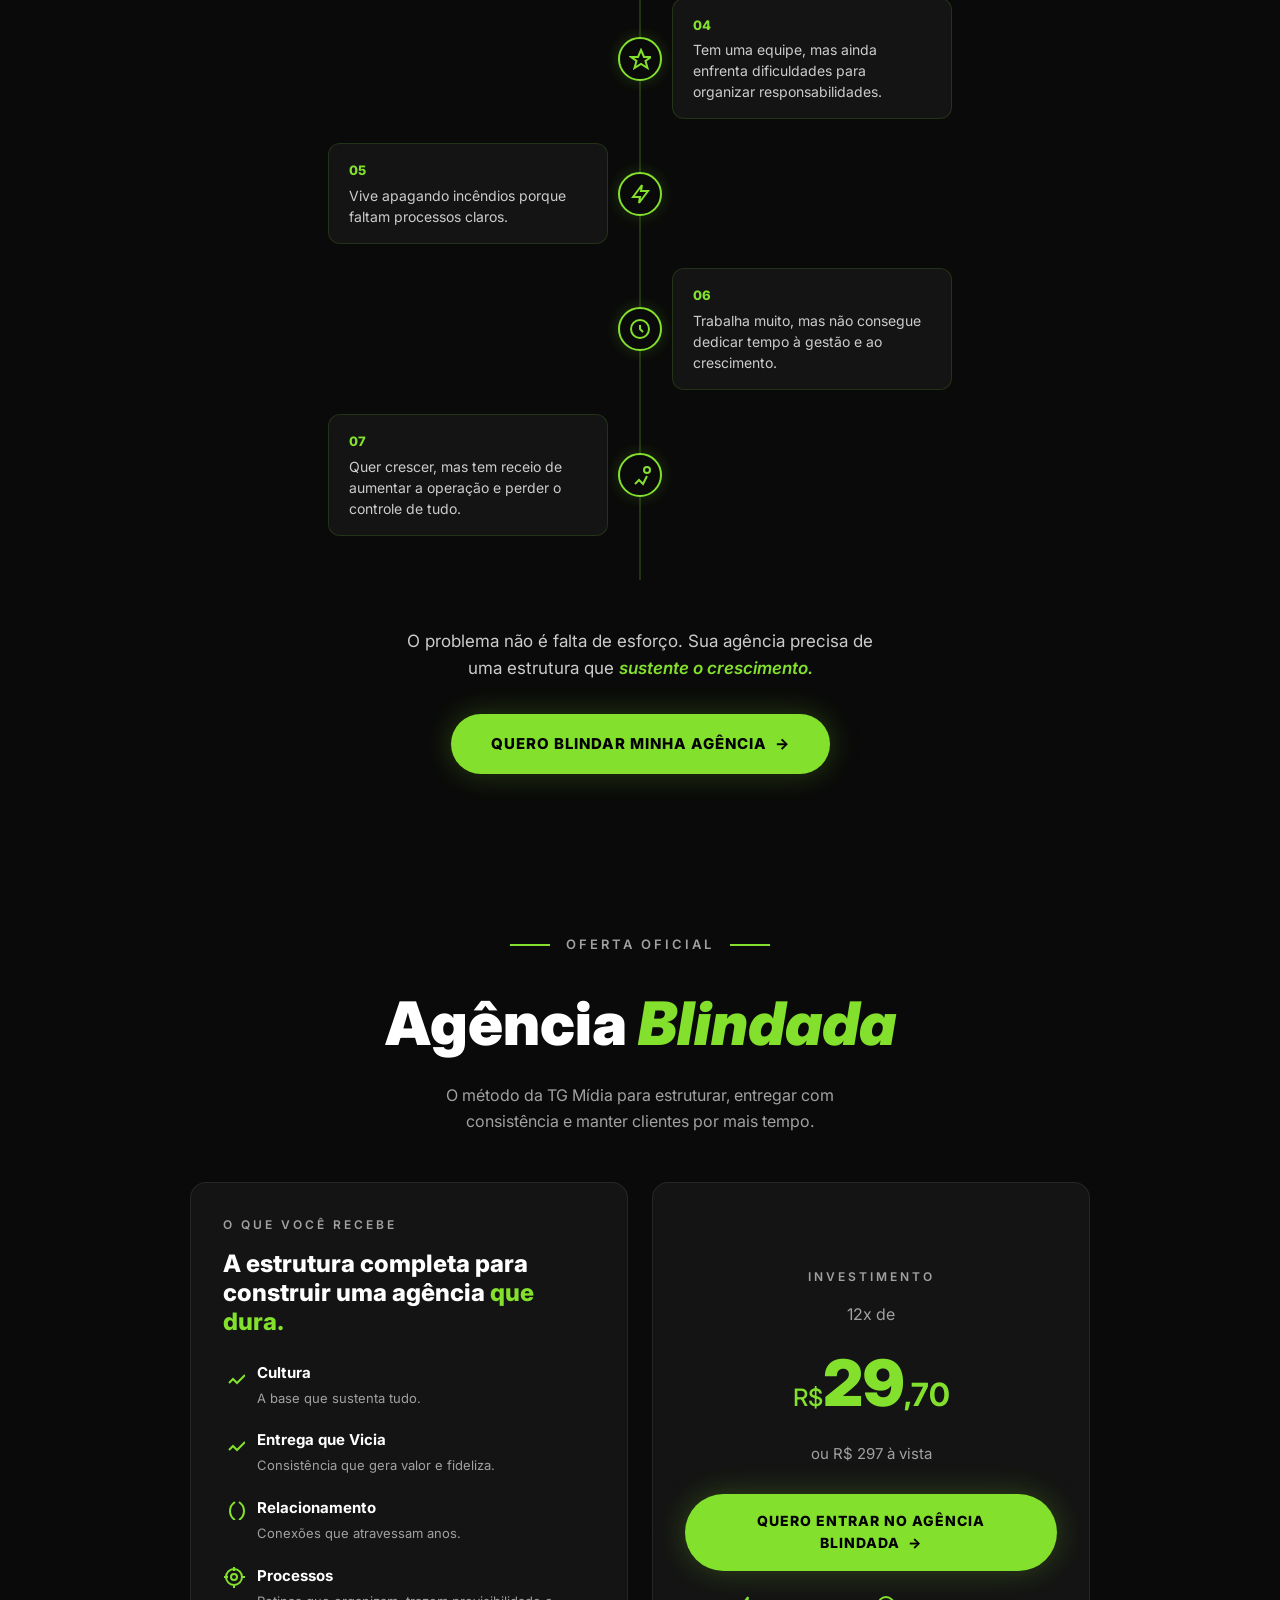
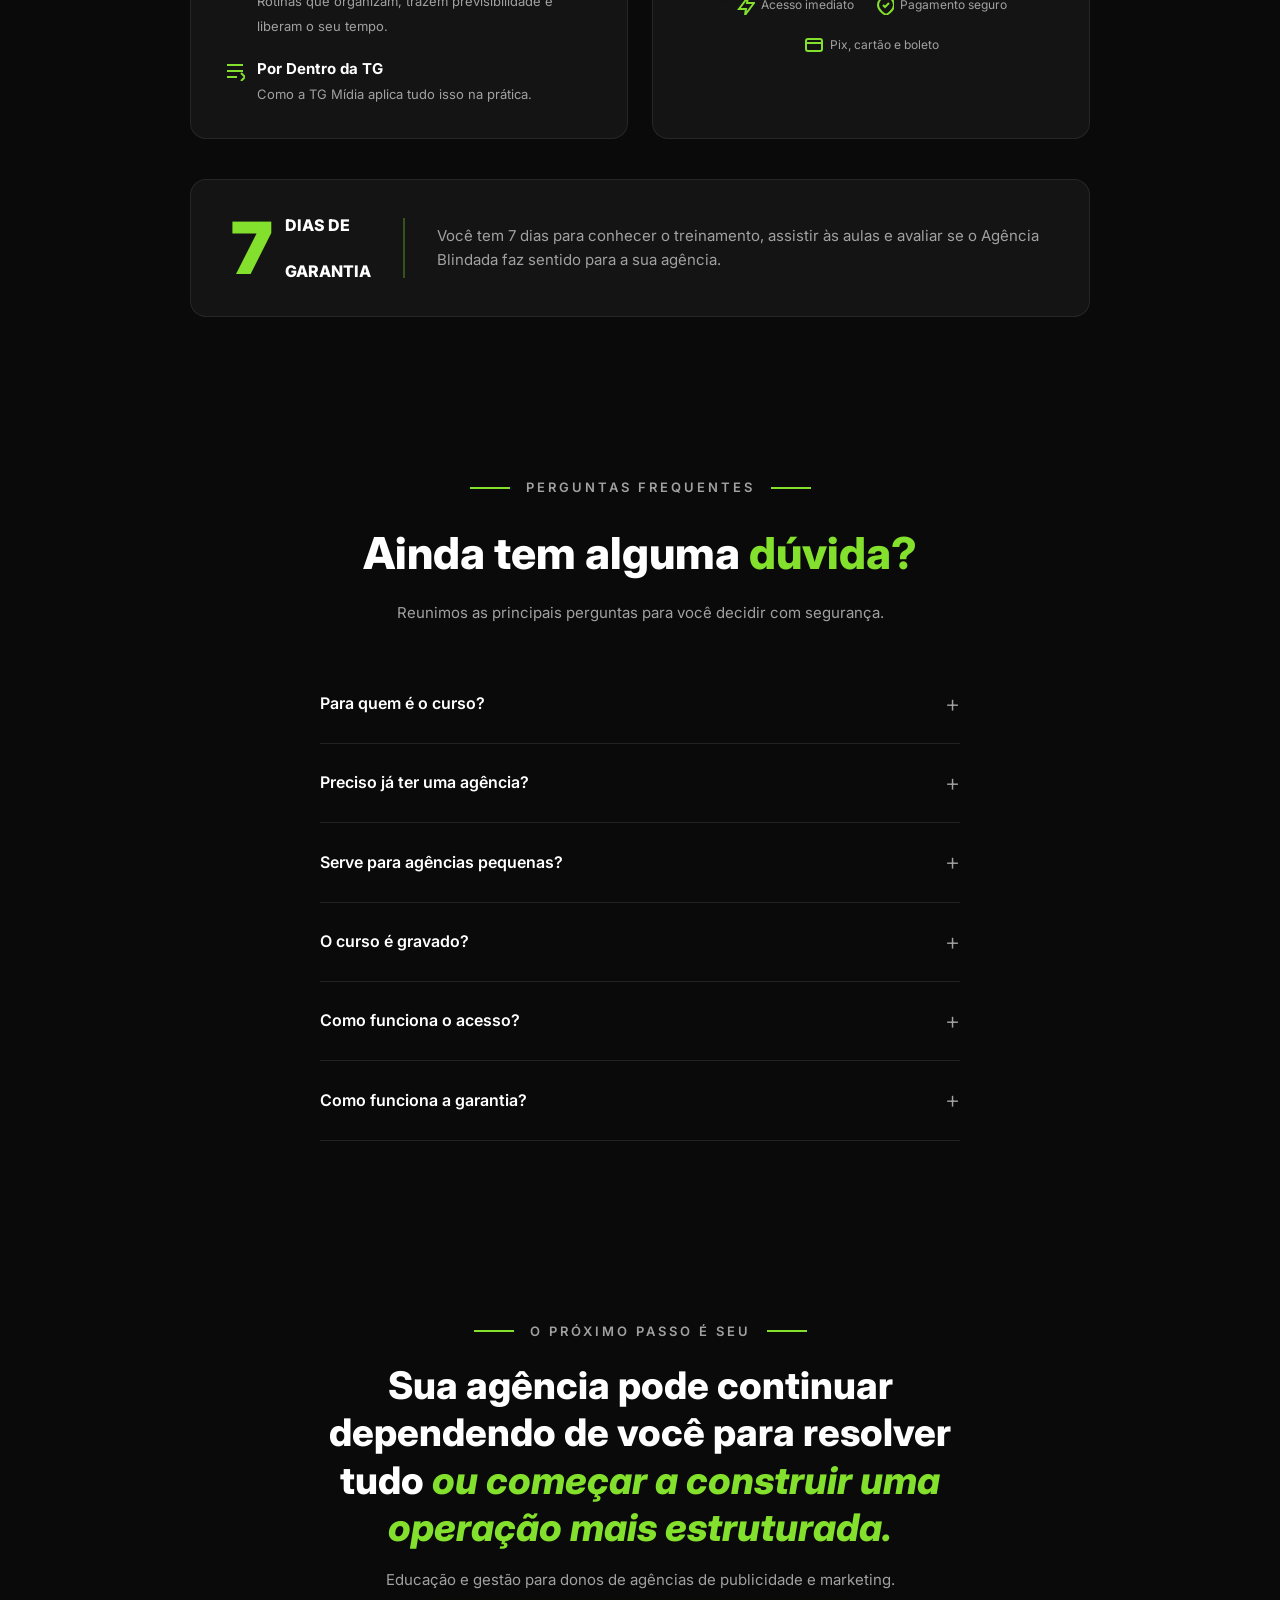
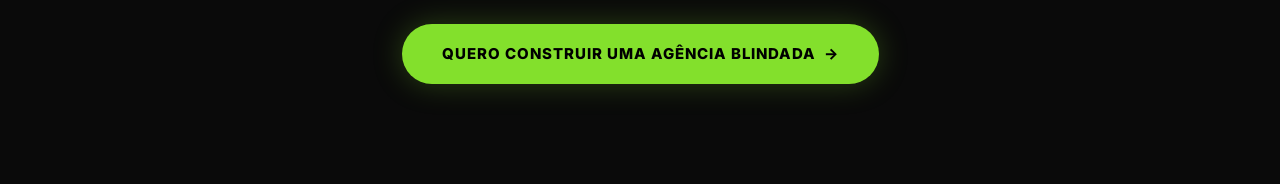
==== commit 8507e598: "Add files via upload" ====
--- a/index.html
+++ b/index.html
@@ -16,7 +16,10 @@
 <section class="hero" id="capa">
   <div class="hero-content">
     <div class="hero-visual">
-      <img src="images/hero-capa.webp" alt="Agência Blindada — Construa uma agência que seus clientes não querem abandonar." class="hero-capa" loading="eager">
+      <picture>
+        <source media="(max-width: 600px)" srcset="images/hero-capa-mobile.webp">
+        <img src="images/hero-capa.webp" alt="Agência Blindada — Construa uma agência que seus clientes não querem abandonar." class="hero-capa" loading="eager">
+      </picture>
       <a href="https://pay.kiwify.com.br/VEnm06J" class="cta-btn hero-cta" target="_blank" rel="noopener">QUERO BLINDAR MINHA AGÊNCIA &nbsp;→</a>
     </div>
   </div>
@@ -236,13 +239,12 @@
     </div>
 
     <div class="garantia">
-      <div class="garantia-inner">
+      <div class="garantia-numero">
         <span class="garantia-7">7</span>
-        <div class="garantia-texto">
-          <strong>DIAS DE</strong>
-          <strong>GARANTIA</strong>
-        </div>
-      </div>
+        <div><strong>DIAS DE</strong><br><strong>GARANTIA</strong></div>
+      </div>
+      <div class="garantia-divider"></div>
+      <p>Você tem 7 dias para conhecer o treinamento, assistir às aulas e avaliar se o Agência Blindada faz sentido para a sua agência.</p>
     </div>
   </div>
 </section>
--- a/style.css
+++ b/style.css
@@ -315,20 +315,25 @@
 
 /* Garantia */
 .garantia {
-  display: flex; align-items: center; justify-content: center;
+  display: flex; align-items: center; gap: 32px;
   background: var(--bg-card); border: 1px solid rgba(255,255,255,.08);
-  border-radius: 16px; padding: 36px 48px;
-  max-width: 400px; margin: 0 auto;
-}
-.garantia-inner {
-  display: flex; align-items: center; gap: 16px;
+  border-radius: 16px; padding: 32px 40px;
+  max-width: 900px; margin: 0 auto; text-align: left;
+}
+.garantia-numero {
+  display: flex; align-items: center; gap: 12px; flex-shrink: 0;
 }
 .garantia-7 {
-  font-size: 80px; font-weight: 900; color: var(--green); line-height: 1;
-}
-.garantia-texto strong {
-  display: block; font-size: 22px; font-weight: 900; line-height: 1.3;
-  letter-spacing: 1px;
+  font-size: 72px; font-weight: 900; color: var(--green); line-height: 1;
+}
+.garantia-numero strong {
+  display: block; font-size: 16px; font-weight: 800; line-height: 1.3;
+}
+.garantia-divider {
+  width: 2px; height: 60px; background: rgba(131,224,44,.3); flex-shrink: 0;
+}
+.garantia p {
+  font-size: 15px; color: var(--gray); line-height: 1.6;
 }
 
 /* ═══════════════════ SEÇÃO 07 — FAQ ═══════════════════ */
@@ -388,7 +393,8 @@
     grid-column: auto;
   }
   .oferta-grid { grid-template-columns: 1fr; }
-  .garantia { padding: 28px 32px; }
+  .garantia { flex-direction: column; text-align: center; padding: 28px 24px; gap: 20px; }
+  .garantia-divider { width: 60px; height: 2px; }
 
   .tl-left { padding-right: 0; padding-left: 72px; justify-content: flex-start; }
   .tl-right { padding-left: 72px; }
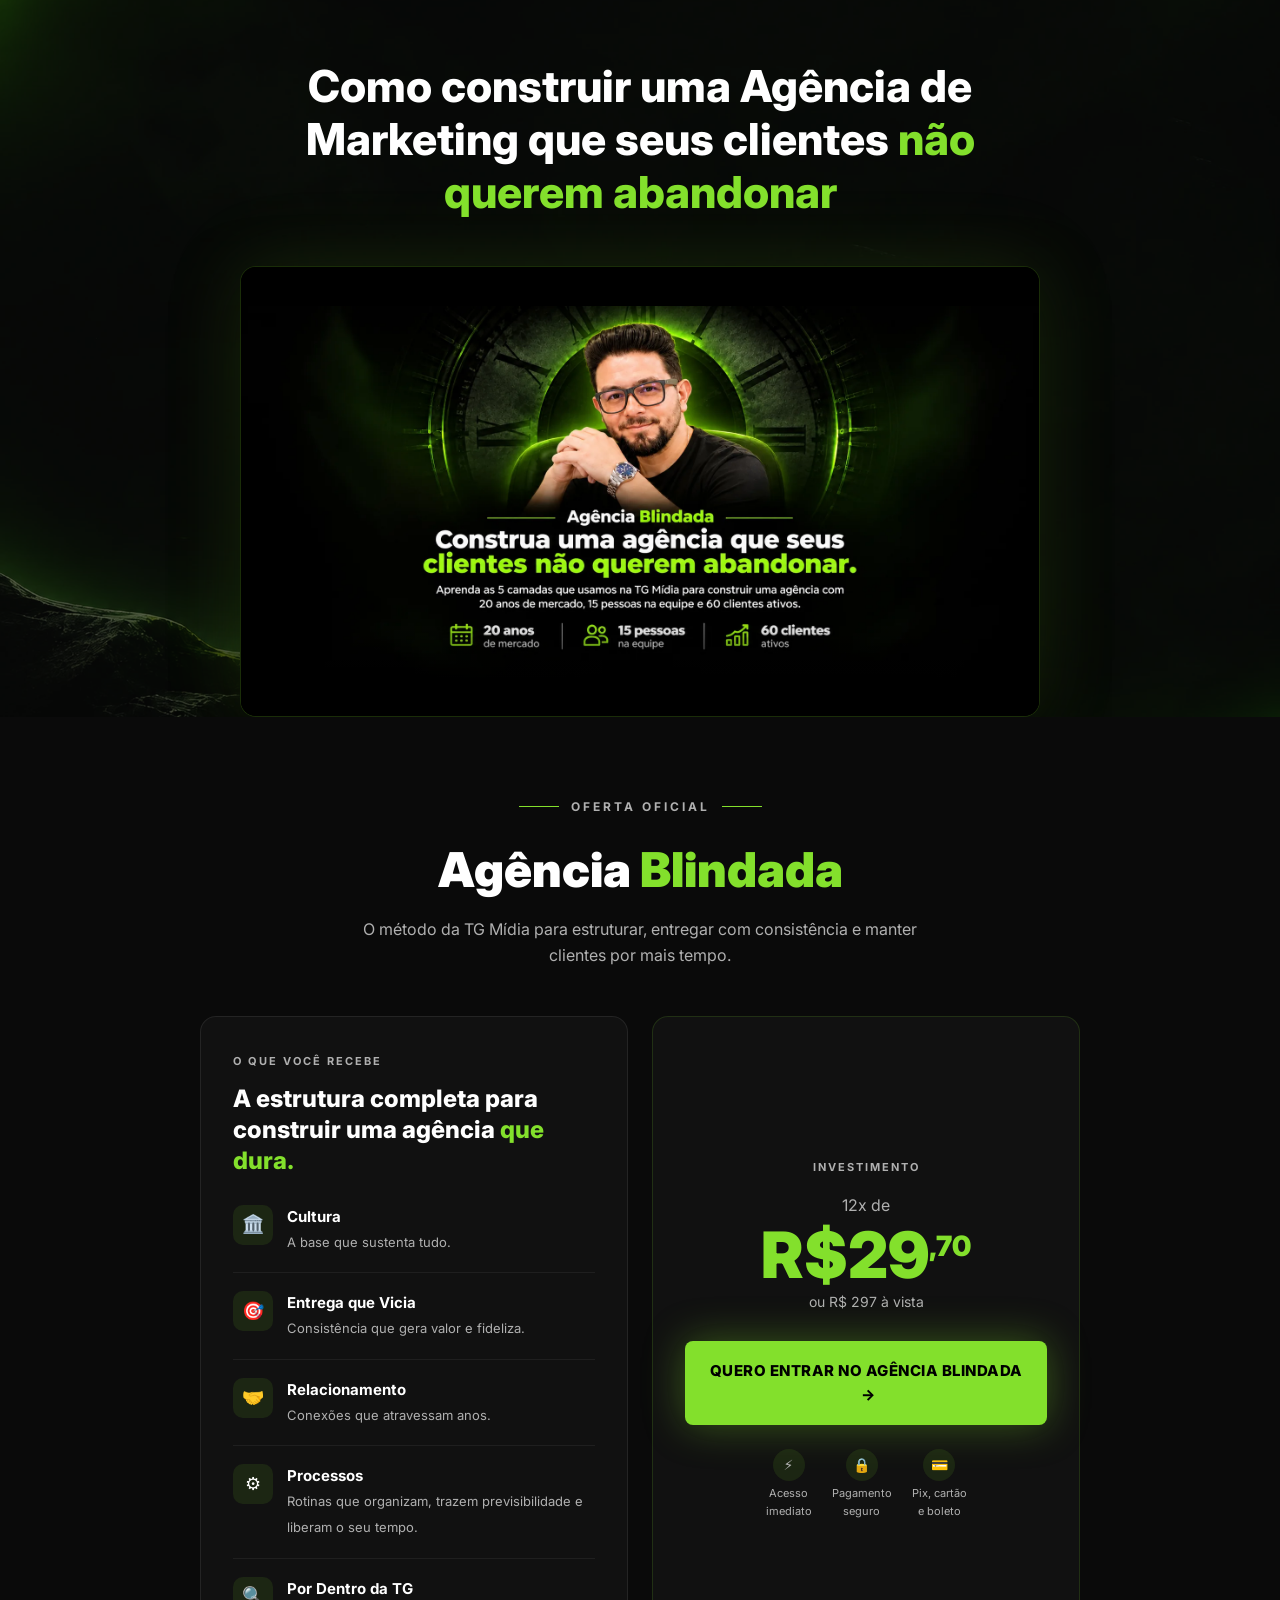
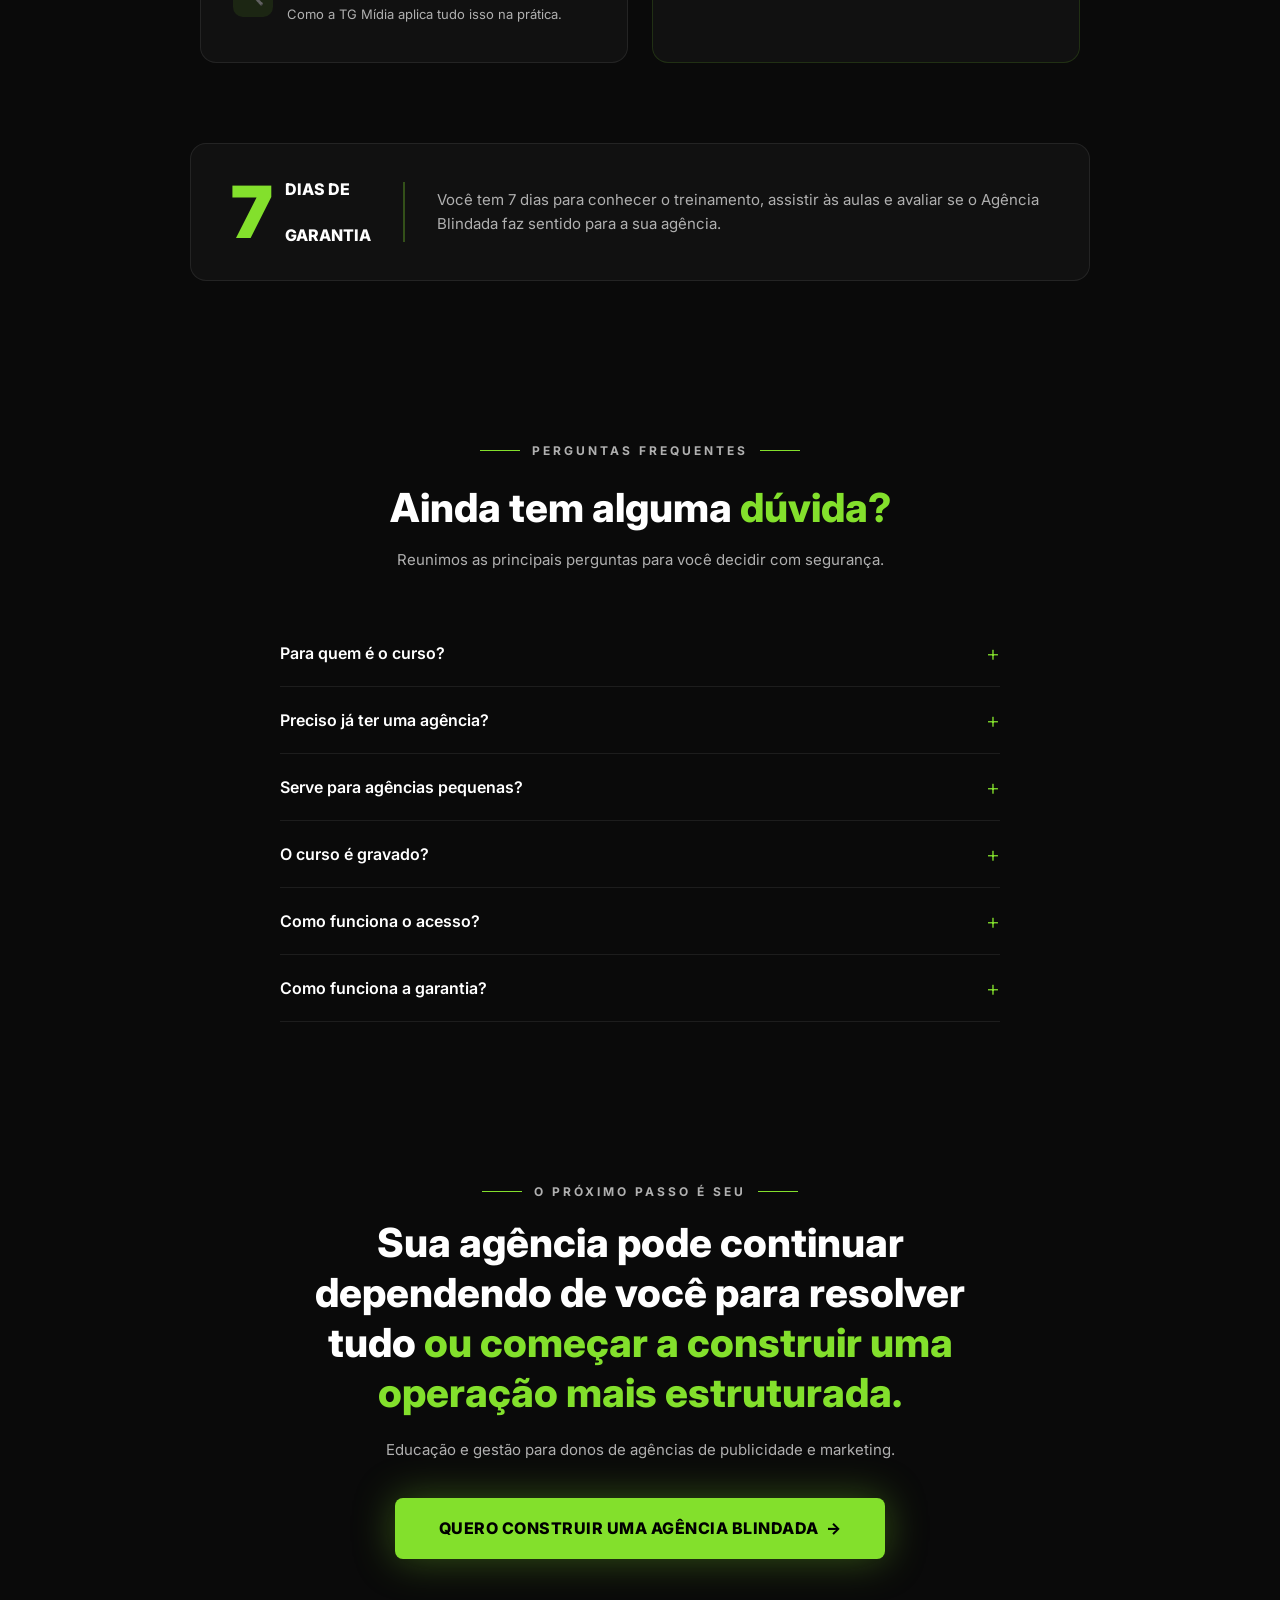
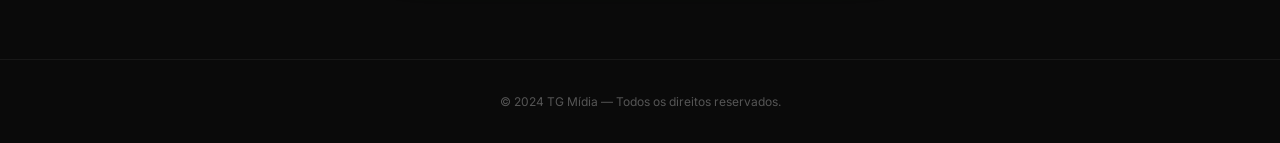
==== commit 1def3c8a: "Add files via upload" ====
--- a/index.html
+++ b/index.html
@@ -3,317 +3,187 @@
 <head>
   <meta charset="UTF-8">
   <meta name="viewport" content="width=device-width, initial-scale=1.0">
-  <title>Agência Blindada — TG Mídia</title>
-  <meta name="description" content="Construa uma agência que seus clientes não querem abandonar. Aprenda as 5 camadas do método TG Mídia.">
+  <title>Agência Blindada — Construa uma agência que seus clientes não querem abandonar</title>
+  <meta name="description" content="O método da TG Mídia para estruturar, entregar com consistência e manter clientes por mais tempo.">
   <link rel="preconnect" href="https://fonts.googleapis.com">
   <link rel="preconnect" href="https://fonts.gstatic.com" crossorigin>
-  <link href="https://fonts.googleapis.com/css2?family=Inter:wght@400;500;600;700;800;900&display=swap" rel="stylesheet">
+  <link href="https://fonts.googleapis.com/css2?family=Inter:wght@400;600;700;800;900&display=swap" rel="stylesheet">
   <link rel="stylesheet" href="style.css">
 </head>
 <body>
 
-<!-- ==================== SEÇÃO 01 — CAPA ==================== -->
-<section class="hero" id="capa">
-  <div class="hero-content">
-    <div class="hero-visual">
-      <picture>
-        <source media="(max-width: 600px)" srcset="images/hero-capa-mobile.webp">
-        <img src="images/hero-capa.webp" alt="Agência Blindada — Construa uma agência que seus clientes não querem abandonar." class="hero-capa" loading="eager">
-      </picture>
-      <a href="https://pay.kiwify.com.br/VEnm06J" class="cta-btn hero-cta" target="_blank" rel="noopener">QUERO BLINDAR MINHA AGÊNCIA &nbsp;→</a>
+  <!-- ═══ HERO + VIDEO ═══ -->
+  <section class="hero">
+    <div class="hero-bg">
+      <img src="images/background.webp" alt="" loading="eager">
     </div>
-  </div>
-</section>
+    <div class="hero-content container">
+      <h1>Como construir uma Agência de Marketing que seus clientes <span class="green">não querem abandonar</span></h1>
 
-<!-- ==================== SEÇÃO 02 — O MÉTODO ==================== -->
-<section class="metodo" id="metodo">
-  <div class="metodo-bg">
-    <img src="images/background.webp" alt="" class="metodo-bg-img" loading="lazy">
-  </div>
-  <div class="container">
-    <div class="section-label"><span class="label-line"></span>O MÉTODO DA TG MÍDIA<span class="label-line"></span></div>
-    <h2>Veja o método de <span class="green">5 camadas</span> que vai blindar a sua agência.</h2>
-    <p class="metodo-desc">Blindar cliente não é truque isolado. É um processo que se constrói camada sobre camada, exatamente como o Thiago fez na TG Mídia ao longo de 20 anos.</p>
-    <div class="metodo-cards">
-      <div class="metodo-card">
-        <div class="card-num">01</div>
-        <div class="card-divider"></div>
-        <div class="card-icon">
-          <svg width="28" height="28" fill="none" stroke="#83e02c" stroke-width="2"><circle cx="10" cy="8" r="4"/><circle cx="20" cy="8" r="4"/><path d="M4 24v-2a5 5 0 015-5h4a5 5 0 015 5v2"/></svg>
-        </div>
-        <div class="card-body"><strong>CULTURA</strong><span>Pessoas alinhadas, engajadas e focadas no resultado.</span></div>
-      </div>
-      <div class="metodo-card">
-        <div class="card-num">03</div>
-        <div class="card-divider"></div>
-        <div class="card-icon">
-          <svg width="28" height="28" fill="none" stroke="#83e02c" stroke-width="2"><path d="M16 4c3 2 5 5 5 9s-2 7-5 9M12 4c-3 2-5 5-5 9s2 7 5 9"/><path d="M8 11h12M8 17h12"/></svg>
-        </div>
-        <div class="card-body"><strong>RELACIONAMENTO</strong><span>Conexão, confiança e parceria de longo prazo.</span></div>
-      </div>
-      <div class="metodo-card">
-        <div class="card-num">02</div>
-        <div class="card-divider"></div>
-        <div class="card-icon">
-          <svg width="28" height="28" fill="none" stroke="#83e02c" stroke-width="2"><path d="M6 20l4-4 4 4 8-8"/><path d="M16 8h6v6"/></svg>
-        </div>
-        <div class="card-body"><strong>ENTREGA QUE VICIA</strong><span>Valor contínuo que mantém o cliente por perto.</span></div>
-      </div>
-      <div class="metodo-card">
-        <div class="card-num">04</div>
-        <div class="card-divider"></div>
-        <div class="card-icon">
-          <svg width="28" height="28" fill="none" stroke="#83e02c" stroke-width="2"><circle cx="14" cy="14" r="10"/><circle cx="14" cy="14" r="4"/><path d="M14 2v4M14 22v4M2 14h4M22 14h4"/></svg>
-        </div>
-        <div class="card-body"><strong>PROCESSOS</strong><span>Organização, padronização e escala com eficiência.</span></div>
-      </div>
-      <div class="metodo-card metodo-card-center">
-        <div class="card-num">05</div>
-        <div class="card-divider"></div>
-        <div class="card-icon">
-          <svg width="28" height="28" fill="none" stroke="#83e02c" stroke-width="2"><path d="M4 6h20M4 12h20M4 18h12"/><path d="M20 16l4 4-4 4"/></svg>
-        </div>
-        <div class="card-body"><strong>POR DENTRO DA TG</strong><span>Bastidores reais da nossa operação e do que funciona na prática.</span></div>
+      <div class="video-wrapper">
+        <video id="mainVideo" controls playsinline preload="metadata" poster="images/hero-capa.webp">
+          <source src="videos/land.mp4" type="video/mp4">
+          Seu navegador não suporta vídeo HTML5.
+        </video>
       </div>
     </div>
-  </div>
-</section>
+  </section>
 
-<!-- ==================== SEÇÃO 03 — QUEBRA DE CRENÇA ==================== -->
-<section class="quebra" id="quebra">
-  <div class="container">
-    <h2>O problema da sua agência pode não ser a falta de clientes.</h2>
-    <h3 class="green">Pode ser falta de estrutura para mantê-los.</h3>
-    <p>Conquistar clientes é importante. Mas o que garante previsibilidade, lucro e crescimento é uma operação organizada, com processos, entregas consistentes e relacionamento de longo prazo.</p>
-  </div>
-</section>
+  <!-- ═══ OFERTA OFICIAL ═══ -->
+  <section class="oferta" id="oferta">
+    <div class="container">
+      <div class="section-label">Oferta Oficial</div>
+      <h2 class="oferta-title">Agência <span class="green">Blindada</span></h2>
+      <p class="oferta-subtitle">O método da TG Mídia para estruturar, entregar com consistência e manter clientes por mais tempo.</p>
 
-<!-- ==================== SEÇÃO 04 — AS 5 CAMADAS (FOTOS) ==================== -->
-<section class="camadas" id="camadas">
-  <div class="camadas-bg">
-    <img src="images/background.webp" alt="" class="camadas-bg-img" loading="lazy">
-  </div>
-  <div class="container">
-    <div class="section-label"><span class="label-line"></span>O MÉTODO TG MÍDIA<span class="label-line"></span></div>
-    <h2>As 5 Camadas <span class="green">da Blindagem</span></h2>
-    <p class="camadas-sub">Um método validado na operação real da TG Mídia para estruturar, entregar com consistência e manter <strong>clientes por mais</strong> tempo.</p>
-    <div class="camadas-grid">
-      <div class="camada-card">
-        <img src="images/foto-01-cultura.webp" alt="01 — Cultura" loading="lazy">
-      </div>
-      <div class="camada-card">
-        <img src="images/foto-02-entrega.webp" alt="02 — Entrega que Vicia" loading="lazy">
-      </div>
-      <div class="camada-card">
-        <img src="images/foto-03-relacionamento.webp" alt="03 — Relacionamento" loading="lazy">
-      </div>
-      <div class="camada-card">
-        <img src="images/foto-04-processos.webp" alt="04 — Processos" loading="lazy">
-      </div>
-      <div class="camada-card">
-        <img src="images/foto-05-por-dentro.webp" alt="05 — Por Dentro da TG" loading="lazy">
-      </div>
-    </div>
-  </div>
-</section>
+      <div class="oferta-grid">
+        <!-- Esquerda — O que você recebe -->
+        <div class="oferta-left">
+          <p class="oferta-left-label">O que você recebe</p>
+          <h3>A estrutura completa para construir uma agência <span class="green">que dura.</span></h3>
+          <ul class="camada-list">
+            <li>
+              <div class="camada-icon">🏛️</div>
+              <div class="camada-text">
+                <strong>Cultura</strong>
+                <span>A base que sustenta tudo.</span>
+              </div>
+            </li>
+            <li>
+              <div class="camada-icon">🎯</div>
+              <div class="camada-text">
+                <strong>Entrega que Vicia</strong>
+                <span>Consistência que gera valor e fideliza.</span>
+              </div>
+            </li>
+            <li>
+              <div class="camada-icon">🤝</div>
+              <div class="camada-text">
+                <strong>Relacionamento</strong>
+                <span>Conexões que atravessam anos.</span>
+              </div>
+            </li>
+            <li>
+              <div class="camada-icon">⚙️</div>
+              <div class="camada-text">
+                <strong>Processos</strong>
+                <span>Rotinas que organizam, trazem previsibilidade e liberam o seu tempo.</span>
+              </div>
+            </li>
+            <li>
+              <div class="camada-icon">🔍</div>
+              <div class="camada-text">
+                <strong>Por Dentro da TG</strong>
+                <span>Como a TG Mídia aplica tudo isso na prática.</span>
+              </div>
+            </li>
+          </ul>
+        </div>
 
-<!-- ==================== SEÇÃO 05 — PARA QUEM É ==================== -->
-<section class="para-quem" id="para-quem">
-  <div class="container">
-    <h2>Você trabalha cada vez mais, mas sente que sua agência <span class="green">não sai do lugar?</span></h2>
-    <p class="para-quem-intro">O Agência Blindada é para você que:</p>
-    <div class="timeline">
-      <div class="timeline-line"></div>
-
-      <div class="tl-item tl-left">
-        <div class="tl-card"><span class="tl-num">01</span><p>Conquista novos clientes, mas perde outros com frequência.</p></div>
-        <div class="tl-icon">
-          <svg width="22" height="22" fill="none" stroke="#83e02c" stroke-width="2"><circle cx="11" cy="8" r="4"/><path d="M4 20v-1a6 6 0 016-6h2a6 6 0 016 6v1"/></svg>
-        </div>
-      </div>
-
-      <div class="tl-item tl-right">
-        <div class="tl-icon">
-          <svg width="22" height="22" fill="none" stroke="#83e02c" stroke-width="2"><rect x="3" y="3" width="16" height="16" rx="2"/><path d="M8 8h6M8 12h4"/></svg>
-        </div>
-        <div class="tl-card"><span class="tl-num">02</span><p>Entrega resultados, mas sente que os clientes não reconhecem o valor do trabalho.</p></div>
-      </div>
-
-      <div class="tl-item tl-left">
-        <div class="tl-card"><span class="tl-num">03</span><p>Precisa participar de praticamente todas as decisões da agência.</p></div>
-        <div class="tl-icon">
-          <svg width="22" height="22" fill="none" stroke="#83e02c" stroke-width="2"><rect x="4" y="2" width="14" height="18" rx="2"/><path d="M9 10h4"/></svg>
-        </div>
-      </div>
-
-      <div class="tl-item tl-right">
-        <div class="tl-icon">
-          <svg width="22" height="22" fill="none" stroke="#83e02c" stroke-width="2"><path d="M12 2l3 7h7l-5.5 4 2 7L12 16l-6.5 4 2-7L2 9h7z"/></svg>
-        </div>
-        <div class="tl-card"><span class="tl-num">04</span><p>Tem uma equipe, mas ainda enfrenta dificuldades para organizar responsabilidades.</p></div>
-      </div>
-
-      <div class="tl-item tl-left">
-        <div class="tl-card"><span class="tl-num">05</span><p>Vive apagando incêndios porque faltam processos claros.</p></div>
-        <div class="tl-icon">
-          <svg width="22" height="22" fill="none" stroke="#83e02c" stroke-width="2"><path d="M13 2L4 14h7l-1 6 9-12h-7z"/></svg>
-        </div>
-      </div>
-
-      <div class="tl-item tl-right">
-        <div class="tl-icon">
-          <svg width="22" height="22" fill="none" stroke="#83e02c" stroke-width="2"><circle cx="11" cy="11" r="9"/><path d="M11 7v4l3 3"/></svg>
-        </div>
-        <div class="tl-card"><span class="tl-num">06</span><p>Trabalha muito, mas não consegue dedicar tempo à gestão e ao crescimento.</p></div>
-      </div>
-
-      <div class="tl-item tl-left">
-        <div class="tl-card"><span class="tl-num">07</span><p>Quer crescer, mas tem receio de aumentar a operação e perder o controle de tudo.</p></div>
-        <div class="tl-icon">
-          <svg width="22" height="22" fill="none" stroke="#83e02c" stroke-width="2"><path d="M6 20l4-4 4 4 4-8"/><circle cx="18" cy="6" r="3"/></svg>
-        </div>
-      </div>
-    </div>
-    <p class="para-quem-bottom">O problema não é falta de esforço. Sua agência precisa de uma estrutura que <em>sustente o crescimento.</em></p>
-    <a href="https://pay.kiwify.com.br/VEnm06J" class="cta-btn" target="_blank" rel="noopener">QUERO BLINDAR MINHA AGÊNCIA &nbsp;→</a>
-  </div>
-</section>
-
-<!-- ==================== SEÇÃO 06 — OFERTA ==================== -->
-<section class="oferta" id="oferta">
-  <div class="container">
-    <div class="section-label"><span class="label-line"></span>OFERTA OFICIAL<span class="label-line"></span></div>
-    <h2 class="oferta-titulo">Agência <em class="green">Blindada</em></h2>
-    <p class="oferta-desc">O método da TG Mídia para estruturar, entregar com consistência e manter clientes por mais tempo.</p>
-
-    <div class="oferta-grid">
-      <div class="oferta-left">
-        <span class="oferta-label">O QUE VOCÊ RECEBE</span>
-        <h3>A estrutura completa para construir uma agência <span class="green">que dura.</span></h3>
-        <ul class="oferta-list">
-          <li>
-            <svg width="22" height="22" fill="none" stroke="#83e02c" stroke-width="2"><path d="M6 20l4-4 4 4 8-8"/></svg>
-            <div><strong>Cultura</strong><span>A base que sustenta tudo.</span></div>
-          </li>
-          <li>
-            <svg width="22" height="22" fill="none" stroke="#83e02c" stroke-width="2"><path d="M6 20l4-4 4 4 8-8"/></svg>
-            <div><strong>Entrega que Vicia</strong><span>Consistência que gera valor e fideliza.</span></div>
-          </li>
-          <li>
-            <svg width="22" height="22" fill="none" stroke="#83e02c" stroke-width="2"><path d="M16 4c3 2 5 5 5 9s-2 7-5 9M12 4c-3 2-5 5-5 9s2 7 5 9"/></svg>
-            <div><strong>Relacionamento</strong><span>Conexões que atravessam anos.</span></div>
-          </li>
-          <li>
-            <svg width="22" height="22" fill="none" stroke="#83e02c" stroke-width="2"><circle cx="11" cy="11" r="8"/><circle cx="11" cy="11" r="3"/><path d="M11 1v4M11 18v4M1 11h4M18 11h4"/></svg>
-            <div><strong>Processos</strong><span>Rotinas que organizam, trazem previsibilidade e liberam o seu tempo.</span></div>
-          </li>
-          <li>
-            <svg width="22" height="22" fill="none" stroke="#83e02c" stroke-width="2"><path d="M4 6h16M4 12h16M4 18h10"/><path d="M18 14l4 4-4 4"/></svg>
-            <div><strong>Por Dentro da TG</strong><span>Como a TG Mídia aplica tudo isso na prática.</span></div>
-          </li>
-        </ul>
-      </div>
-      <div class="oferta-right">
-        <span class="oferta-label">INVESTIMENTO</span>
-        <div class="preco">
-          <span class="preco-parcela">12x de</span>
-          <span class="preco-valor">R$<strong>29</strong><span class="centavos">,70</span></span>
-          <span class="preco-avista">ou R$ 297 à vista</span>
-        </div>
-        <a href="https://pay.kiwify.com.br/VEnm06J" class="cta-btn" target="_blank" rel="noopener">QUERO ENTRAR NO AGÊNCIA BLINDADA &nbsp;→</a>
-        <div class="oferta-badges">
-          <div class="badge-item">
-            <svg width="20" height="20" fill="none" stroke="#83e02c" stroke-width="2"><path d="M13 2L4 14h7l-1 6 9-12h-7z"/></svg>
-            <span>Acesso imediato</span>
-          </div>
-          <div class="badge-item">
-            <svg width="20" height="20" fill="none" stroke="#83e02c" stroke-width="2"><path d="M12 2a8 8 0 00-8 8c0 6 8 10 8 10s8-4 8-10a8 8 0 00-8-8z"/><path d="M9 10l2 2 4-4"/></svg>
-            <span>Pagamento seguro</span>
-          </div>
-          <div class="badge-item">
-            <svg width="20" height="20" fill="none" stroke="#83e02c" stroke-width="2"><rect x="2" y="4" width="16" height="12" rx="2"/><path d="M2 8h16"/></svg>
-            <span>Pix, cartão e boleto</span>
+        <!-- Direita — Investimento -->
+        <div class="oferta-right">
+          <p class="oferta-right-label">Investimento</p>
+          <p class="price-prefix">12x de</p>
+          <p class="price-main">R$29<sup>,70</sup></p>
+          <p class="price-alt">ou R$ 297 à vista</p>
+          <a href="https://pay.kiwify.com.br/VEnm06J" class="cta-btn" target="_blank" rel="noopener">QUERO ENTRAR NO AGÊNCIA BLINDADA &nbsp;→</a>
+          <div class="trust-badges">
+            <div class="trust-badge">
+              <div class="trust-badge-icon">⚡</div>
+              <span>Acesso<br>imediato</span>
+            </div>
+            <div class="trust-badge">
+              <div class="trust-badge-icon">🔒</div>
+              <span>Pagamento<br>seguro</span>
+            </div>
+            <div class="trust-badge">
+              <div class="trust-badge-icon">💳</div>
+              <span>Pix, cartão<br>e boleto</span>
+            </div>
           </div>
         </div>
       </div>
     </div>
+  </section>
 
-    <div class="garantia">
-      <div class="garantia-numero">
-        <span class="garantia-7">7</span>
-        <div><strong>DIAS DE</strong><br><strong>GARANTIA</strong></div>
+  <!-- ═══ GARANTIA ═══ -->
+  <section class="garantia-section">
+    <div class="container">
+      <div class="garantia">
+        <div class="garantia-numero">
+          <span class="garantia-7">7</span>
+          <div><strong>DIAS DE</strong><br><strong>GARANTIA</strong></div>
+        </div>
+        <div class="garantia-divider"></div>
+        <p>Você tem 7 dias para conhecer o treinamento, assistir às aulas e avaliar se o Agência Blindada faz sentido para a sua agência.</p>
       </div>
-      <div class="garantia-divider"></div>
-      <p>Você tem 7 dias para conhecer o treinamento, assistir às aulas e avaliar se o Agência Blindada faz sentido para a sua agência.</p>
     </div>
-  </div>
-</section>
+  </section>
 
-<!-- ==================== SEÇÃO 07 — FAQ ==================== -->
-<section class="faq" id="faq">
-  <div class="container">
-    <div class="section-label"><span class="label-line"></span>PERGUNTAS FREQUENTES<span class="label-line"></span></div>
-    <h2>Ainda tem alguma <span class="green">dúvida?</span></h2>
-    <p class="faq-sub">Reunimos as principais perguntas para você decidir com segurança.</p>
-    <div class="faq-list">
-      <details class="faq-item">
-        <summary>Para quem é o curso?<span class="faq-icon">+</span></summary>
-        <div class="faq-answer"><p>Para donos de agências de publicidade e marketing que querem estruturar sua operação, reter mais clientes e crescer de forma sustentável.</p></div>
-      </details>
-      <details class="faq-item">
-        <summary>Preciso já ter uma agência?<span class="faq-icon">+</span></summary>
-        <div class="faq-answer"><p>Sim, o conteúdo é voltado para quem já tem uma agência em operação e quer profissionalizar a gestão.</p></div>
-      </details>
-      <details class="faq-item">
-        <summary>Serve para agências pequenas?<span class="faq-icon">+</span></summary>
-        <div class="faq-answer"><p>Com certeza. As 5 camadas são aplicáveis em agências de qualquer porte, desde operações enxutas até equipes maiores.</p></div>
-      </details>
-      <details class="faq-item">
-        <summary>O curso é gravado?<span class="faq-icon">+</span></summary>
-        <div class="faq-answer"><p>Sim, todas as aulas são gravadas e ficam disponíveis para você assistir no seu ritmo.</p></div>
-      </details>
-      <details class="faq-item">
-        <summary>Como funciona o acesso?<span class="faq-icon">+</span></summary>
-        <div class="faq-answer"><p>Após a compra, você recebe acesso imediato à plataforma com todas as aulas e materiais complementares.</p></div>
-      </details>
-      <details class="faq-item">
-        <summary>Como funciona a garantia?<span class="faq-icon">+</span></summary>
-        <div class="faq-answer"><p>Você tem 7 dias para acessar o conteúdo e, se não fizer sentido para você, basta solicitar o reembolso integral.</p></div>
-      </details>
+  <!-- ═══ FAQ ═══ -->
+  <section class="faq" id="faq">
+    <div class="container">
+      <div class="section-label">Perguntas Frequentes</div>
+      <h2>Ainda tem alguma <span class="green">dúvida?</span></h2>
+      <p class="faq-sub">Reunimos as principais perguntas para você decidir com segurança.</p>
+
+      <div class="faq-list">
+        <div class="faq-item">
+          <button class="faq-question">Para quem é o curso? <span class="faq-icon">+</span></button>
+          <div class="faq-answer"><p>Para donos de agências de publicidade e marketing que querem estruturar sua operação, reter mais clientes e parar de depender apenas de si mesmos para tudo funcionar.</p></div>
+        </div>
+        <div class="faq-item">
+          <button class="faq-question">Preciso já ter uma agência? <span class="faq-icon">+</span></button>
+          <div class="faq-answer"><p>Não necessariamente. Se você está começando a montar sua agência ou pensando em abrir uma, o Agência Blindada vai te dar a estrutura certa desde o início.</p></div>
+        </div>
+        <div class="faq-item">
+          <button class="faq-question">Serve para agências pequenas? <span class="faq-icon">+</span></button>
+          <div class="faq-answer"><p>Sim! O método foi pensado justamente para agências que precisam organizar processos, melhorar a entrega e criar uma base sólida para crescer com consistência.</p></div>
+        </div>
+        <div class="faq-item">
+          <button class="faq-question">O curso é gravado? <span class="faq-icon">+</span></button>
+          <div class="faq-answer"><p>Sim, todas as aulas são gravadas e ficam disponíveis para você assistir no seu ritmo, quantas vezes quiser, pelo tempo que tiver acesso.</p></div>
+        </div>
+        <div class="faq-item">
+          <button class="faq-question">Como funciona o acesso? <span class="faq-icon">+</span></button>
+          <div class="faq-answer"><p>Após a compra, você recebe acesso imediato à plataforma com todas as aulas e materiais. Basta acessar com seu e-mail e senha cadastrados.</p></div>
+        </div>
+        <div class="faq-item">
+          <button class="faq-question">Como funciona a garantia? <span class="faq-icon">+</span></button>
+          <div class="faq-answer"><p>Você tem 7 dias de garantia incondicional. Se dentro desse período você sentir que o treinamento não faz sentido para a sua agência, basta solicitar o reembolso integral.</p></div>
+        </div>
+      </div>
     </div>
-  </div>
-</section>
+  </section>
 
-<!-- ==================== SEÇÃO 08 — CTA FINAL ==================== -->
-<section class="cta-final" id="cta-final">
-  <div class="container">
-    <div class="section-label"><span class="label-line"></span>O PRÓXIMO PASSO É SEU<span class="label-line"></span></div>
-    <h2>Sua agência pode continuar dependendo de você para resolver tudo <span class="green"><em>ou começar a construir uma operação mais estruturada.</em></span></h2>
-    <p>Educação e gestão para donos de agências de publicidade e marketing.</p>
-    <a href="https://pay.kiwify.com.br/VEnm06J" class="cta-btn" target="_blank" rel="noopener">QUERO CONSTRUIR UMA AGÊNCIA BLINDADA &nbsp;→</a>
-  </div>
-</section>
+  <!-- ═══ FINAL CTA ═══ -->
+  <section class="final-cta">
+    <div class="container">
+      <div class="section-label">O próximo passo é seu</div>
+      <h2>Sua agência pode continuar dependendo de você para resolver tudo <span class="green">ou começar a construir uma operação mais estruturada.</span></h2>
+      <p class="final-cta-sub">Educação e gestão para donos de agências de publicidade e marketing.</p>
+      <a href="https://pay.kiwify.com.br/VEnm06J" class="cta-btn" target="_blank" rel="noopener">QUERO CONSTRUIR UMA AGÊNCIA BLINDADA &nbsp;→</a>
+    </div>
+  </section>
 
-<script>
-// Timeline scroll animations
-document.addEventListener('DOMContentLoaded', () => {
-  const items = document.querySelectorAll('.tl-item');
-  if (!items.length) return;
+  <!-- ═══ FOOTER ═══ -->
+  <footer>
+    <div class="container">
+      <p>&copy; 2024 TG Mídia — Todos os direitos reservados.</p>
+    </div>
+  </footer>
 
-  const observer = new IntersectionObserver((entries) => {
-    entries.forEach(entry => {
-      if (entry.isIntersecting) {
-        entry.target.classList.add('tl-visible');
-        observer.unobserve(entry.target);
-      }
+  <!-- ═══ FAQ Script ═══ -->
+  <script>
+  document.querySelectorAll('.faq-question').forEach(btn => {
+    btn.addEventListener('click', () => {
+      const item = btn.parentElement;
+      const wasOpen = item.classList.contains('open');
+      document.querySelectorAll('.faq-item.open').forEach(i => i.classList.remove('open'));
+      if (!wasOpen) item.classList.add('open');
     });
-  }, { threshold: 0.2, rootMargin: '0px 0px -40px 0px' });
+  });
+  </script>
 
-  items.forEach((item, i) => {
-    item.style.transitionDelay = `${i * 0.08}s`;
-    observer.observe(item);
-  });
-});
-</script>
 </body>
 </html>
--- a/style.css
+++ b/style.css
@@ -1,19 +1,18 @@
-/* ═══════════════════ RESET & BASE ═══════════════════ */
-*, *::before, *::after { margin: 0; padding: 0; box-sizing: border-box; }
-
+/* ── Variables ── */
 :root {
   --bg: #0a0a0a;
-  --bg-card: #141414;
-  --bg-card-alt: #1a1a1a;
+  --bg-card: #111111;
   --green: #83e02c;
   --green-dark: #5fa01e;
   --white: #ffffff;
-  --gray: #a1a1a1;
-  --gray-light: #ccc;
-  --max-w: 1120px;
-  --font: 'Inter', system-ui, sans-serif;
-}
-
+  --gray: #b0b0b0;
+  --light: #e0e0e0;
+  --font: 'Inter', system-ui, -apple-system, sans-serif;
+  --max-w: 960px;
+}
+
+/* ── Reset ── */
+*, *::before, *::after { margin: 0; padding: 0; box-sizing: border-box; }
 html { scroll-behavior: smooth; }
 body {
   font-family: var(--font);
@@ -21,399 +20,281 @@
   color: var(--white);
   line-height: 1.6;
   -webkit-font-smoothing: antialiased;
-  overflow-x: hidden;
-}
-img { max-width: 100%; height: auto; display: block; }
+}
+img { display: block; max-width: 100%; height: auto; }
 a { text-decoration: none; color: inherit; }
 
 .container { max-width: var(--max-w); margin: 0 auto; padding: 0 24px; }
-.green { color: var(--green); }
-
-/* ═══════════════════ SHARED COMPONENTS ═══════════════════ */
-
-/* Section label with lines */
-.section-label {
-  display: flex; align-items: center; justify-content: center; gap: 16px;
-  font-size: 13px; font-weight: 600; letter-spacing: 3px; color: var(--gray);
-  text-transform: uppercase; margin-bottom: 20px;
-}
-.label-line { width: 40px; height: 2px; background: var(--green); }
-
-/* CTA Button */
+
+/* ── CTA Button ── */
 .cta-btn {
-  display: inline-flex; align-items: center; justify-content: center;
-  background: var(--green); color: #000; font-weight: 800; font-size: 15px;
-  padding: 18px 40px; border-radius: 50px; letter-spacing: 1px;
+  display: inline-flex; align-items: center; gap: 8px;
+  background: var(--green); color: #000; font-weight: 800;
+  font-size: 16px; padding: 18px 44px; border-radius: 8px;
+  text-transform: uppercase; letter-spacing: .5px;
   transition: transform .2s, box-shadow .2s;
-  box-shadow: 0 0 30px rgba(131,224,44,.25);
-}
-.cta-btn:hover { transform: translateY(-2px); box-shadow: 0 0 50px rgba(131,224,44,.4); }
-
-/* ═══════════════════ SEÇÃO 01 — CAPA (HERO) ═══════════════════ */
-.hero {
-  position: relative; overflow: hidden;
-  padding: 0 0 60px; text-align: center;
-  background: var(--bg);
-}
-.hero-bg {
-  position: absolute; inset: 0; z-index: 0;
-}
-.hero-bg-img {
-  width: 100%; height: 100%; object-fit: cover;
-  opacity: .5;
-}
-.hero-content {
-  position: relative; z-index: 1;
-}
-.hero-visual {
-  display: flex; flex-direction: column; align-items: center;
-}
-.hero-capa {
-  width: 100%;
-  /* Full Capa 02: Thiago + vault + title + stats — all baked in */
-}
-.hero-cta {
-  margin-top: 32px;
-  font-size: 17px; padding: 20px 52px;
-  box-shadow: 0 0 50px rgba(131,224,44,.4);
+  box-shadow: 0 0 40px rgba(131,224,44,.35);
   animation: ctaPulse 2.5s ease-in-out infinite;
-}
+  cursor: pointer; border: none;
+}
+.cta-btn:hover { transform: translateY(-2px); box-shadow: 0 0 60px rgba(131,224,44,.5); }
 @keyframes ctaPulse {
   0%, 100% { box-shadow: 0 0 30px rgba(131,224,44,.3); }
   50% { box-shadow: 0 0 60px rgba(131,224,44,.5); }
 }
 
-/* ═══════════════════ SEÇÃO 02 — O MÉTODO ═══════════════════ */
-.metodo {
+/* ── Section Label ── */
+.section-label {
+  text-transform: uppercase; font-size: 12px; font-weight: 700;
+  letter-spacing: 3px; color: var(--gray);
+  display: flex; align-items: center; justify-content: center; gap: 12px;
+}
+.section-label::before, .section-label::after {
+  content: ''; width: 40px; height: 1px; background: var(--green);
+}
+
+/* ══════════════════════════════════════
+   SECTION 01 — HERO + VIDEO
+   ══════════════════════════════════════ */
+.hero {
   position: relative; overflow: hidden;
-  padding: 80px 0; text-align: center;
-}
-.metodo-bg {
+  padding: 60px 0 0; text-align: center;
+  background: var(--bg);
+}
+.hero-bg {
   position: absolute; inset: 0; z-index: 0;
 }
-.metodo-bg-img {
-  width: 100%; height: 100%; object-fit: cover;
-  opacity: .5;
-}
-.metodo .container { position: relative; z-index: 1; }
-.metodo h2 {
-  font-size: clamp(26px, 4vw, 40px); font-weight: 800; line-height: 1.2;
-  max-width: 650px; margin: 0 auto 16px;
-}
-.metodo-desc {
-  font-size: 15px; color: var(--gray); max-width: 580px; margin: 0 auto 48px;
-}
-.metodo-cards {
-  display: grid; grid-template-columns: 1fr 1fr; gap: 20px;
-  max-width: 860px; margin: 0 auto;
-}
-.metodo-card {
-  display: flex; align-items: center; gap: 12px;
-  background: rgba(20,20,20,.6);
-  border: 1px solid rgba(131,224,44,.25);
-  border-radius: 60px; padding: 16px 24px;
-  text-align: left;
-  box-shadow: 0 0 20px rgba(131,224,44,.08);
-  transition: border-color .3s, box-shadow .3s;
-}
-.metodo-card:hover {
-  border-color: rgba(131,224,44,.5);
-  box-shadow: 0 0 30px rgba(131,224,44,.15);
-}
-.card-num {
-  font-size: 20px; font-weight: 800; color: var(--green);
-  min-width: 32px;
-}
-.card-divider {
-  width: 2px; height: 32px; background: rgba(131,224,44,.3);
-}
-.card-icon { flex-shrink: 0; }
-.card-body { display: flex; flex-direction: column; gap: 2px; }
-.card-body strong { font-size: 14px; font-weight: 700; letter-spacing: .5px; }
-.card-body span { font-size: 13px; color: var(--gray); line-height: 1.4; }
-
-.metodo-card-center {
-  grid-column: 1 / -1;
-  max-width: 420px; margin: 0 auto;
-}
-
-/* ═══════════════════ SEÇÃO 03 — QUEBRA ═══════════════════ */
-.quebra {
-  padding: 80px 0; text-align: center;
-  background: #111;
-}
-.quebra h2 {
-  font-size: clamp(26px, 4.5vw, 42px); font-weight: 800; line-height: 1.15;
-  max-width: 650px; margin: 0 auto 12px;
-}
-.quebra h3 {
-  font-size: clamp(24px, 4vw, 38px); font-weight: 800; line-height: 1.2;
-  margin-bottom: 20px;
-}
-.quebra p {
-  font-size: 15px; color: var(--gray); max-width: 560px; margin: 0 auto;
-  line-height: 1.7;
-}
-
-/* ═══════════════════ SEÇÃO 04 — CAMADAS (FOTOS) ═══════════════════ */
-.camadas {
-  position: relative; padding: 80px 0 100px; text-align: center;
-  overflow: hidden;
-}
-.camadas-bg {
-  position: absolute; inset: 0; z-index: 0;
-}
-.camadas-bg-img {
-  width: 100%; height: 100%; object-fit: cover; opacity: .5;
-}
-.camadas .container { position: relative; z-index: 1; }
-.camadas h2 {
-  font-size: clamp(30px, 5vw, 52px); font-weight: 900; line-height: 1.1;
-  margin-bottom: 16px;
-}
-.camadas-sub {
-  font-size: 15px; color: var(--gray); max-width: 540px; margin: 0 auto 48px;
-}
-.camadas-sub strong { color: var(--white); }
-
-.camadas-grid {
-  display: grid; grid-template-columns: repeat(5, 1fr); gap: 20px;
-}
-.camada-card {
-  background: var(--bg-card); border-radius: 16px; overflow: hidden;
-  display: flex; flex-direction: column;
-  transition: transform .3s;
-}
-.camada-card:hover { transform: translateY(-6px); }
-.camada-card img {
-  width: 100%; aspect-ratio: 3/4; object-fit: cover;
-  border-radius: 16px;
-}
-
-/* ═══════════════════ SEÇÃO 05 — PARA QUEM É ═══════════════════ */
-.para-quem {
-  padding: 80px 0; text-align: center;
-}
-.para-quem h2 {
-  font-size: clamp(26px, 4.5vw, 42px); font-weight: 800; line-height: 1.15;
-  max-width: 650px; margin: 0 auto 12px;
-}
-.para-quem-intro {
-  font-size: 15px; color: var(--gray); margin-bottom: 48px;
-}
-
-/* Timeline */
-.timeline {
-  position: relative; max-width: 700px; margin: 0 auto 48px;
-  padding: 20px 0;
-}
-.timeline-line {
-  position: absolute; left: 50%; top: 0; bottom: 0;
-  width: 2px; background: rgba(131,224,44,.2);
-  transform: translateX(-50%);
-}
-.tl-item {
-  display: flex; align-items: center; gap: 16px;
-  margin-bottom: 24px; position: relative;
-}
-.tl-left { justify-content: flex-end; padding-right: calc(50% + 32px); flex-direction: row; }
-.tl-right { justify-content: flex-start; padding-left: calc(50% + 32px); flex-direction: row; }
-
-.tl-left .tl-icon,
-.tl-right .tl-icon {
-  position: absolute; left: 50%; transform: translateX(-50%);
-  width: 44px; height: 44px; border-radius: 50%;
-  background: var(--bg); border: 2px solid var(--green);
-  display: flex; align-items: center; justify-content: center;
-  box-shadow: 0 0 16px rgba(131,224,44,.2);
-  z-index: 2;
-}
-.tl-card {
-  background: var(--bg-card); border: 1px solid rgba(131,224,44,.15);
-  border-radius: 12px; padding: 16px 20px; text-align: left;
-  max-width: 280px;
-}
-.tl-num {
-  font-size: 13px; font-weight: 800; color: var(--green);
-  display: block; margin-bottom: 4px;
-}
-.tl-card p { font-size: 14px; color: var(--gray-light); line-height: 1.5; }
-
-/* Timeline scroll animations */
-.tl-item {
+.hero-bg img {
+  width: 100%; height: 100%; object-fit: cover; opacity: .35;
+}
+.hero-content {
+  position: relative; z-index: 1;
+}
+.hero h1 {
+  font-size: clamp(28px, 4vw, 44px); font-weight: 800;
+  line-height: 1.2; max-width: 740px; margin: 0 auto 48px;
+}
+.hero h1 .green { color: var(--green); }
+
+/* Video player */
+.video-wrapper {
+  max-width: 800px; margin: 0 auto;
+  border-radius: 16px; overflow: hidden;
+  box-shadow: 0 0 80px rgba(131,224,44,.15), 0 20px 60px rgba(0,0,0,.6);
+  border: 1px solid rgba(131,224,44,.2);
+  background: #000;
+}
+.video-wrapper video {
+  width: 100%; display: block; aspect-ratio: 16/9; background: #000;
+}
+
+.video-caption {
+  max-width: 640px; margin: 32px auto 0;
+  font-size: 15px; color: var(--gray); line-height: 1.7;
+  padding: 0 16px 60px;
+}
+
+/* ══════════════════════════════════════
+   GATED CONTENT (VSL version)
+   ══════════════════════════════════════ */
+.gated-content {
+  transition: opacity .8s ease;
+}
+.gated-content.hidden {
+  display: none;
+}
+.gated-content.revealing {
   opacity: 0;
-  transition: opacity .6s ease, transform .6s ease;
-}
-.tl-item.tl-left { transform: translateX(-40px); }
-.tl-item.tl-right { transform: translateX(40px); }
-.tl-item.tl-visible {
+  display: block;
+}
+.gated-content.visible {
   opacity: 1;
-  transform: translateX(0);
-}
-
-.para-quem-bottom {
-  font-size: 17px; color: var(--gray-light); max-width: 500px; margin: 0 auto 32px;
-  line-height: 1.6;
-}
-.para-quem-bottom em { color: var(--green); font-style: italic; font-weight: 600; }
-
-/* ═══════════════════ SEÇÃO 06 — OFERTA ═══════════════════ */
+}
+
+/* ══════════════════════════════════════
+   SECTION — OFERTA OFICIAL
+   ══════════════════════════════════════ */
 .oferta {
   padding: 80px 0; text-align: center;
 }
-.oferta-titulo {
-  font-size: clamp(36px, 6vw, 60px); font-weight: 900; margin-bottom: 12px;
-}
-.oferta-titulo em { font-style: italic; }
-.oferta-desc {
-  font-size: 16px; color: var(--gray); max-width: 480px; margin: 0 auto 48px;
+.oferta-title {
+  font-size: clamp(32px, 5vw, 48px); font-weight: 900;
+  margin: 16px 0 8px;
+}
+.oferta-title .green { color: var(--green); }
+.oferta-subtitle {
+  font-size: 16px; color: var(--gray); max-width: 560px;
+  margin: 0 auto 48px; line-height: 1.6;
 }
 
 .oferta-grid {
   display: grid; grid-template-columns: 1fr 1fr; gap: 24px;
-  max-width: 900px; margin: 0 auto 40px; text-align: left;
-}
-.oferta-left, .oferta-right {
+  max-width: 880px; margin: 0 auto; text-align: left;
+}
+
+/* Left — O que você recebe */
+.oferta-left {
   background: var(--bg-card); border: 1px solid rgba(255,255,255,.08);
-  border-radius: 16px; padding: 32px;
-}
-.oferta-label {
-  font-size: 12px; font-weight: 600; letter-spacing: 3px; color: var(--gray);
-  text-transform: uppercase; display: block; margin-bottom: 16px;
+  border-radius: 16px; padding: 36px 32px;
+}
+.oferta-left-label {
+  font-size: 11px; font-weight: 700; letter-spacing: 2px;
+  color: var(--gray); text-transform: uppercase; margin-bottom: 12px;
 }
 .oferta-left h3 {
-  font-size: 24px; font-weight: 800; line-height: 1.2; margin-bottom: 24px;
-}
-.oferta-list { list-style: none; display: flex; flex-direction: column; gap: 18px; }
-.oferta-list li {
-  display: flex; align-items: flex-start; gap: 12px;
-}
-.oferta-list li svg { flex-shrink: 0; margin-top: 2px; }
-.oferta-list li strong { display: block; font-size: 15px; font-weight: 700; }
-.oferta-list li span { font-size: 13px; color: var(--gray); }
-
-.oferta-right { text-align: center; display: flex; flex-direction: column; align-items: center; justify-content: center; }
-
-.preco { margin-bottom: 28px; }
-.preco-parcela { display: block; font-size: 16px; color: var(--gray); margin-bottom: 4px; }
-.preco-valor {
-  font-size: 24px; color: var(--green); font-weight: 500;
-}
-.preco-valor strong { font-size: 64px; font-weight: 900; }
-.centavos { font-size: 32px; font-weight: 700; }
-.preco-avista { display: block; font-size: 15px; color: var(--gray); margin-top: 8px; }
-
-.oferta-right .cta-btn { margin-bottom: 24px; font-size: 14px; padding: 16px 32px; }
-
-.oferta-badges {
-  display: flex; gap: 20px; flex-wrap: wrap; justify-content: center;
-}
-.badge-item {
-  display: flex; align-items: center; gap: 6px;
-  font-size: 12px; color: var(--gray);
-}
-
-/* Garantia */
+  font-size: 24px; font-weight: 800; line-height: 1.3; margin-bottom: 28px;
+}
+.oferta-left h3 .green { color: var(--green); }
+
+.camada-list { list-style: none; display: flex; flex-direction: column; gap: 18px; }
+.camada-list li {
+  display: flex; align-items: flex-start; gap: 14px;
+  padding-bottom: 18px; border-bottom: 1px solid rgba(255,255,255,.06);
+}
+.camada-list li:last-child { border-bottom: none; padding-bottom: 0; }
+.camada-icon {
+  width: 40px; height: 40px; border-radius: 10px;
+  background: rgba(131,224,44,.1); display: flex;
+  align-items: center; justify-content: center; flex-shrink: 0;
+  font-size: 18px;
+}
+.camada-text strong { display: block; font-size: 15px; font-weight: 700; }
+.camada-text span { font-size: 13px; color: var(--gray); }
+
+/* Right — Investimento */
+.oferta-right {
+  background: var(--bg-card); border: 1px solid rgba(131,224,44,.15);
+  border-radius: 16px; padding: 36px 32px; text-align: center;
+  display: flex; flex-direction: column; align-items: center; justify-content: center;
+}
+.oferta-right-label {
+  font-size: 11px; font-weight: 700; letter-spacing: 2px;
+  color: var(--gray); text-transform: uppercase; margin-bottom: 16px;
+}
+.price-prefix { font-size: 16px; color: var(--gray); }
+.price-main {
+  font-size: 64px; font-weight: 900; color: var(--green);
+  line-height: 1; margin: 4px 0;
+}
+.price-main sup { font-size: 28px; vertical-align: super; }
+.price-alt { font-size: 14px; color: var(--gray); margin-bottom: 28px; }
+
+.oferta-right .cta-btn { width: 100%; justify-content: center; font-size: 15px; padding: 18px 24px; }
+
+.trust-badges {
+  display: flex; gap: 20px; margin-top: 24px; justify-content: center;
+}
+.trust-badge {
+  display: flex; flex-direction: column; align-items: center; gap: 4px;
+  font-size: 11px; color: var(--gray); text-align: center;
+}
+.trust-badge-icon {
+  width: 32px; height: 32px; border-radius: 50%;
+  background: rgba(131,224,44,.1); display: flex;
+  align-items: center; justify-content: center; font-size: 14px;
+}
+
+/* ══════════════════════════════════════
+   SECTION — GARANTIA
+   ══════════════════════════════════════ */
+.garantia-section { padding: 0 0 80px; }
+
 .garantia {
   display: flex; align-items: center; gap: 32px;
   background: var(--bg-card); border: 1px solid rgba(255,255,255,.08);
   border-radius: 16px; padding: 32px 40px;
   max-width: 900px; margin: 0 auto; text-align: left;
 }
-.garantia-numero {
-  display: flex; align-items: center; gap: 12px; flex-shrink: 0;
-}
-.garantia-7 {
-  font-size: 72px; font-weight: 900; color: var(--green); line-height: 1;
-}
-.garantia-numero strong {
-  display: block; font-size: 16px; font-weight: 800; line-height: 1.3;
-}
-.garantia-divider {
-  width: 2px; height: 60px; background: rgba(131,224,44,.3); flex-shrink: 0;
-}
-.garantia p {
-  font-size: 15px; color: var(--gray); line-height: 1.6;
-}
-
-/* ═══════════════════ SEÇÃO 07 — FAQ ═══════════════════ */
-.faq {
-  padding: 80px 0; text-align: center;
-}
+.garantia-numero { display: flex; align-items: center; gap: 12px; flex-shrink: 0; }
+.garantia-7 { font-size: 72px; font-weight: 900; color: var(--green); line-height: 1; }
+.garantia-numero strong { display: block; font-size: 16px; font-weight: 800; line-height: 1.3; }
+.garantia-divider { width: 2px; height: 60px; background: rgba(131,224,44,.3); flex-shrink: 0; }
+.garantia p { font-size: 15px; color: var(--gray); line-height: 1.6; }
+
+/* ══════════════════════════════════════
+   SECTION — FAQ
+   ══════════════════════════════════════ */
+.faq { padding: 80px 0; text-align: center; }
 .faq h2 {
-  font-size: clamp(28px, 4.5vw, 44px); font-weight: 800; margin-bottom: 12px;
-}
-.faq-sub {
-  font-size: 15px; color: var(--gray); margin-bottom: 40px;
-}
-.faq-list {
-  max-width: 640px; margin: 0 auto; text-align: left;
-}
+  font-size: clamp(28px, 4vw, 40px); font-weight: 800;
+  margin: 16px 0 8px;
+}
+.faq h2 .green { color: var(--green); }
+.faq-sub { font-size: 15px; color: var(--gray); margin-bottom: 48px; }
+
+.faq-list { max-width: 720px; margin: 0 auto; text-align: left; }
 .faq-item {
-  border-bottom: 1px solid rgba(255,255,255,.1);
-}
-.faq-item summary {
-  display: flex; justify-content: space-between; align-items: center;
-  padding: 20px 0; font-size: 16px; font-weight: 600;
-  cursor: pointer; list-style: none;
-  transition: color .2s;
-}
-.faq-item summary::-webkit-details-marker { display: none; }
-.faq-item summary:hover { color: var(--green); }
+  border-bottom: 1px solid rgba(255,255,255,.08);
+}
+.faq-question {
+  width: 100%; background: none; border: none; color: var(--white);
+  font-family: var(--font); font-size: 16px; font-weight: 600;
+  padding: 20px 0; display: flex; justify-content: space-between;
+  align-items: center; cursor: pointer; text-align: left;
+}
+.faq-question:hover { color: var(--green); }
 .faq-icon {
-  font-size: 24px; font-weight: 300; color: var(--gray);
-  transition: transform .3s;
-}
-.faq-item[open] .faq-icon { transform: rotate(45deg); }
+  font-size: 22px; font-weight: 300; transition: transform .3s;
+  color: var(--green); flex-shrink: 0; margin-left: 16px;
+}
+.faq-item.open .faq-icon { transform: rotate(45deg); }
 .faq-answer {
-  padding: 0 0 20px;
-}
-.faq-answer p { font-size: 15px; color: var(--gray); line-height: 1.6; }
-
-/* ═══════════════════ SEÇÃO 08 — CTA FINAL ═══════════════════ */
-.cta-final {
-  padding: 100px 0; text-align: center;
-}
-.cta-final h2 {
-  font-size: clamp(24px, 4vw, 38px); font-weight: 800; line-height: 1.25;
-  max-width: 700px; margin: 0 auto 16px;
-}
-.cta-final h2 em { font-style: italic; }
-.cta-final p {
-  font-size: 15px; color: var(--gray); margin-bottom: 32px;
-}
-
-/* ═══════════════════ RESPONSIVO ═══════════════════ */
-@media (max-width: 900px) {
-  .metodo-cards { grid-template-columns: 1fr; max-width: 440px; }
-  .metodo-card-center { max-width: 100%; }
-  .camadas-grid { grid-template-columns: repeat(3, 1fr); }
-  .camadas-grid .camada-card:nth-child(4),
-  .camadas-grid .camada-card:nth-child(5) {
-    grid-column: auto;
-  }
+  max-height: 0; overflow: hidden; transition: max-height .4s ease, padding .3s ease;
+}
+.faq-item.open .faq-answer { max-height: 300px; }
+.faq-answer p {
+  padding: 0 0 20px; font-size: 14px; color: var(--gray); line-height: 1.7;
+}
+
+/* ══════════════════════════════════════
+   SECTION — FINAL CTA
+   ══════════════════════════════════════ */
+.final-cta {
+  padding: 80px 0 100px; text-align: center;
+}
+.final-cta h2 {
+  font-size: clamp(26px, 4vw, 40px); font-weight: 800;
+  line-height: 1.25; max-width: 700px; margin: 16px auto 20px;
+}
+.final-cta h2 .green { color: var(--green); }
+.final-cta-sub {
+  font-size: 15px; color: var(--gray); margin-bottom: 36px;
+}
+
+/* ══════════════════════════════════════
+   FOOTER
+   ══════════════════════════════════════ */
+footer {
+  padding: 32px 0; text-align: center; border-top: 1px solid rgba(255,255,255,.06);
+}
+footer p { font-size: 12px; color: #555; }
+
+/* ══════════════════════════════════════
+   RESPONSIVE
+   ══════════════════════════════════════ */
+@media (max-width: 768px) {
+  .hero { padding: 40px 0 0; }
+  .hero h1 { font-size: 26px; margin-bottom: 32px; }
+  .video-wrapper { border-radius: 12px; margin: 0 12px; }
+  .video-caption { font-size: 14px; }
+
+  .oferta { padding: 60px 0; }
   .oferta-grid { grid-template-columns: 1fr; }
+  .oferta-left { padding: 28px 24px; }
+  .oferta-right { padding: 28px 24px; }
+  .price-main { font-size: 52px; }
+
   .garantia { flex-direction: column; text-align: center; padding: 28px 24px; gap: 20px; }
   .garantia-divider { width: 60px; height: 2px; }
-
-  .tl-left { padding-right: 0; padding-left: 72px; justify-content: flex-start; }
-  .tl-right { padding-left: 72px; }
-  .tl-left .tl-icon,
-  .tl-right .tl-icon {
-    left: 24px;
-  }
-  .timeline-line { left: 24px; }
-}
-
-@media (max-width: 600px) {
-  .hero h1 { font-size: 26px; }
-  .hero-stats { gap: 20px; }
-  .stat { flex-direction: column; text-align: center; }
-  .stat div { text-align: center; }
-  .camadas-grid { grid-template-columns: repeat(2, 1fr); }
-  .camadas-grid .camada-card:last-child { grid-column: 1 / -1; max-width: 200px; margin: 0 auto; }
-  .cta-btn { font-size: 13px; padding: 16px 28px; }
-  .preco-valor strong { font-size: 48px; }
   .garantia-7 { font-size: 56px; }
-  .oferta-titulo { font-size: 36px; }
-}
+
+  .cta-btn { font-size: 14px; padding: 16px 32px; }
+  .trust-badges { flex-wrap: wrap; }
+}
+
+@media (max-width: 480px) {
+  .hero h1 { font-size: 22px; }
+  .oferta-title { font-size: 28px; }
+  .faq h2 { font-size: 24px; }
+  .final-cta h2 { font-size: 22px; }
+}
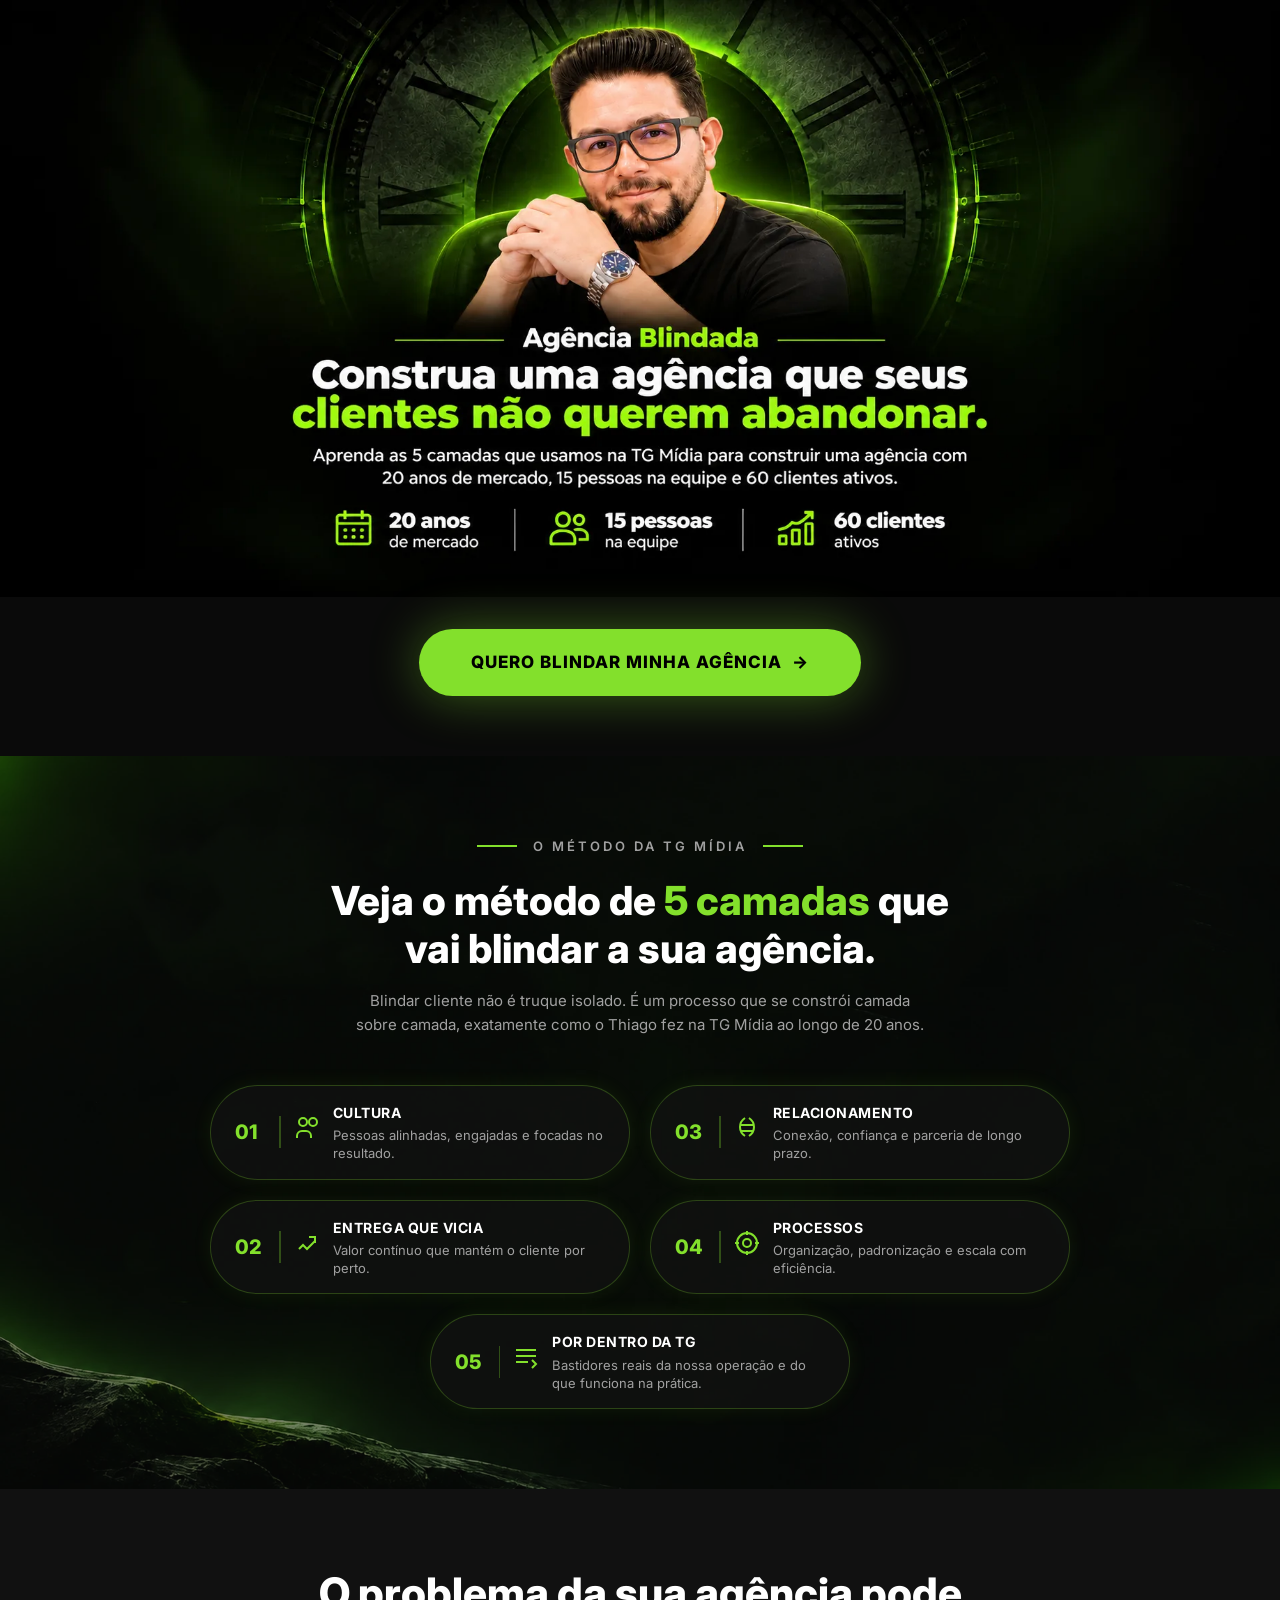
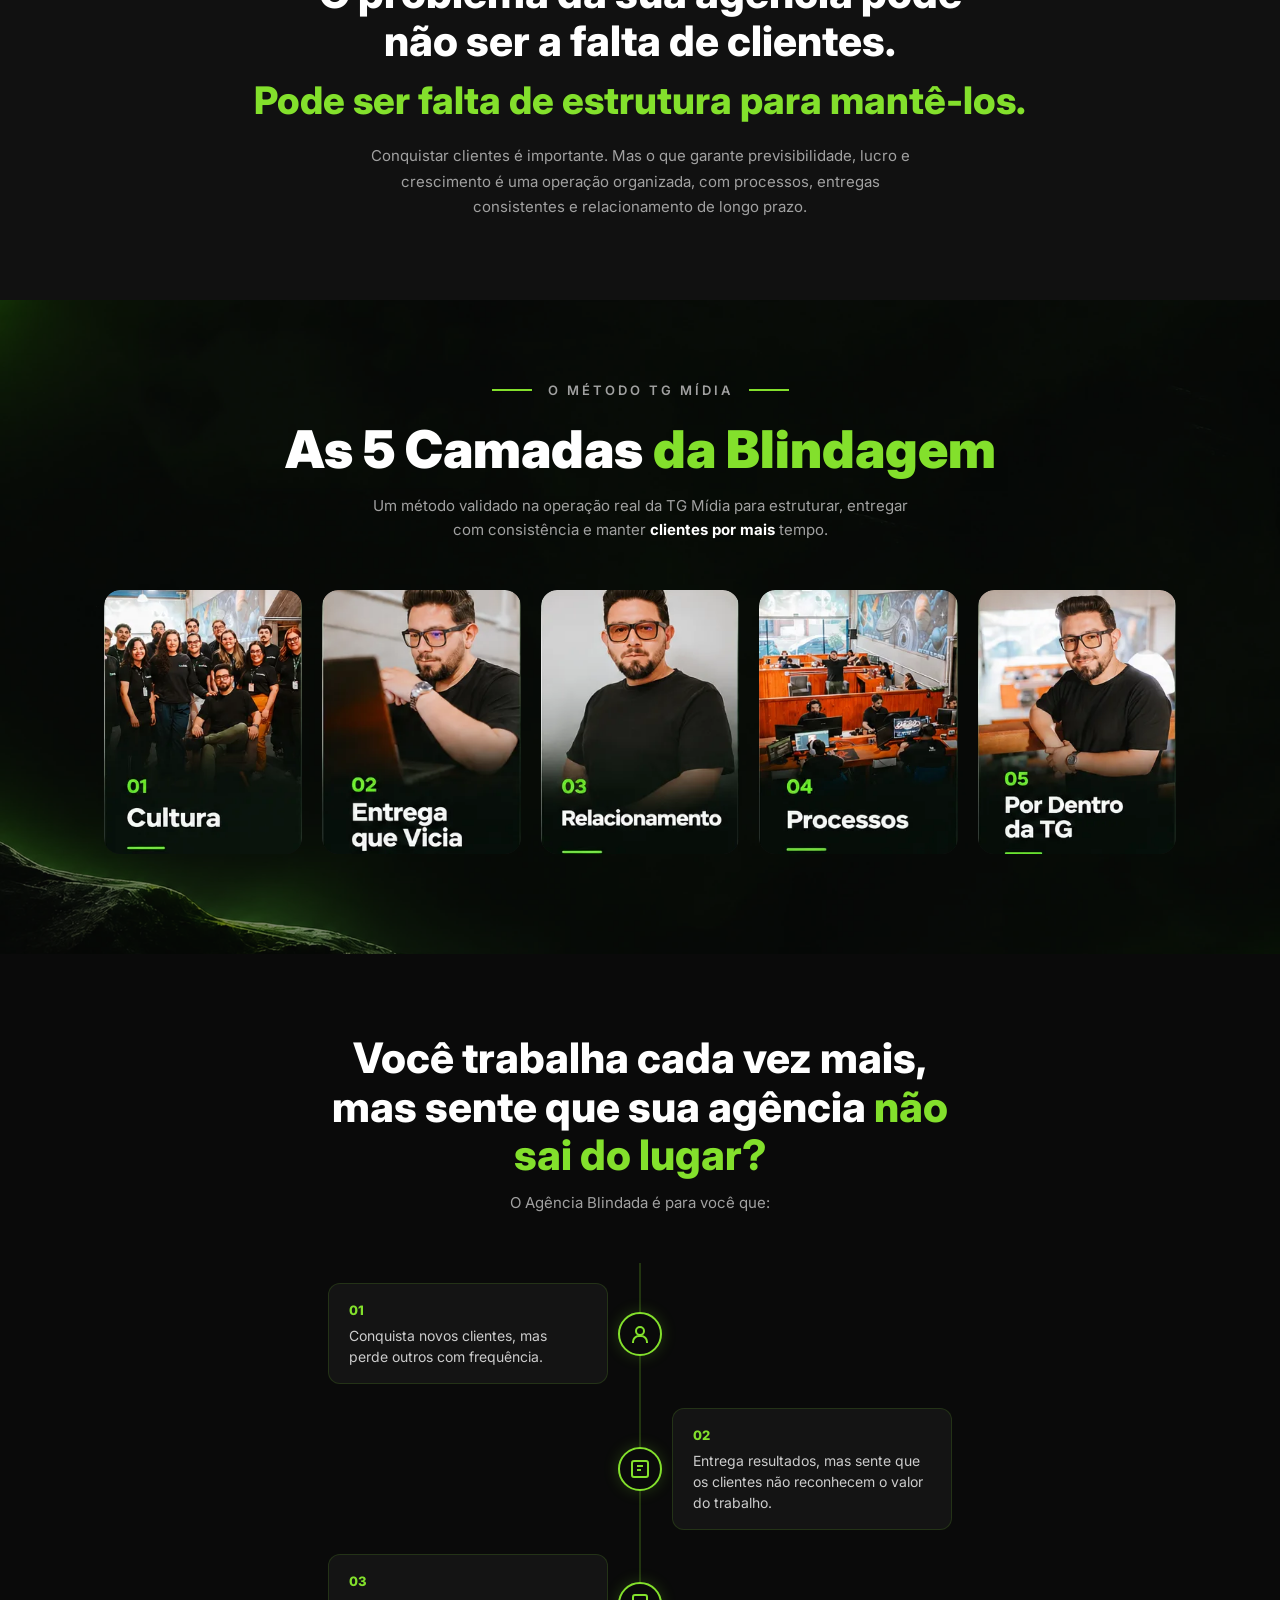
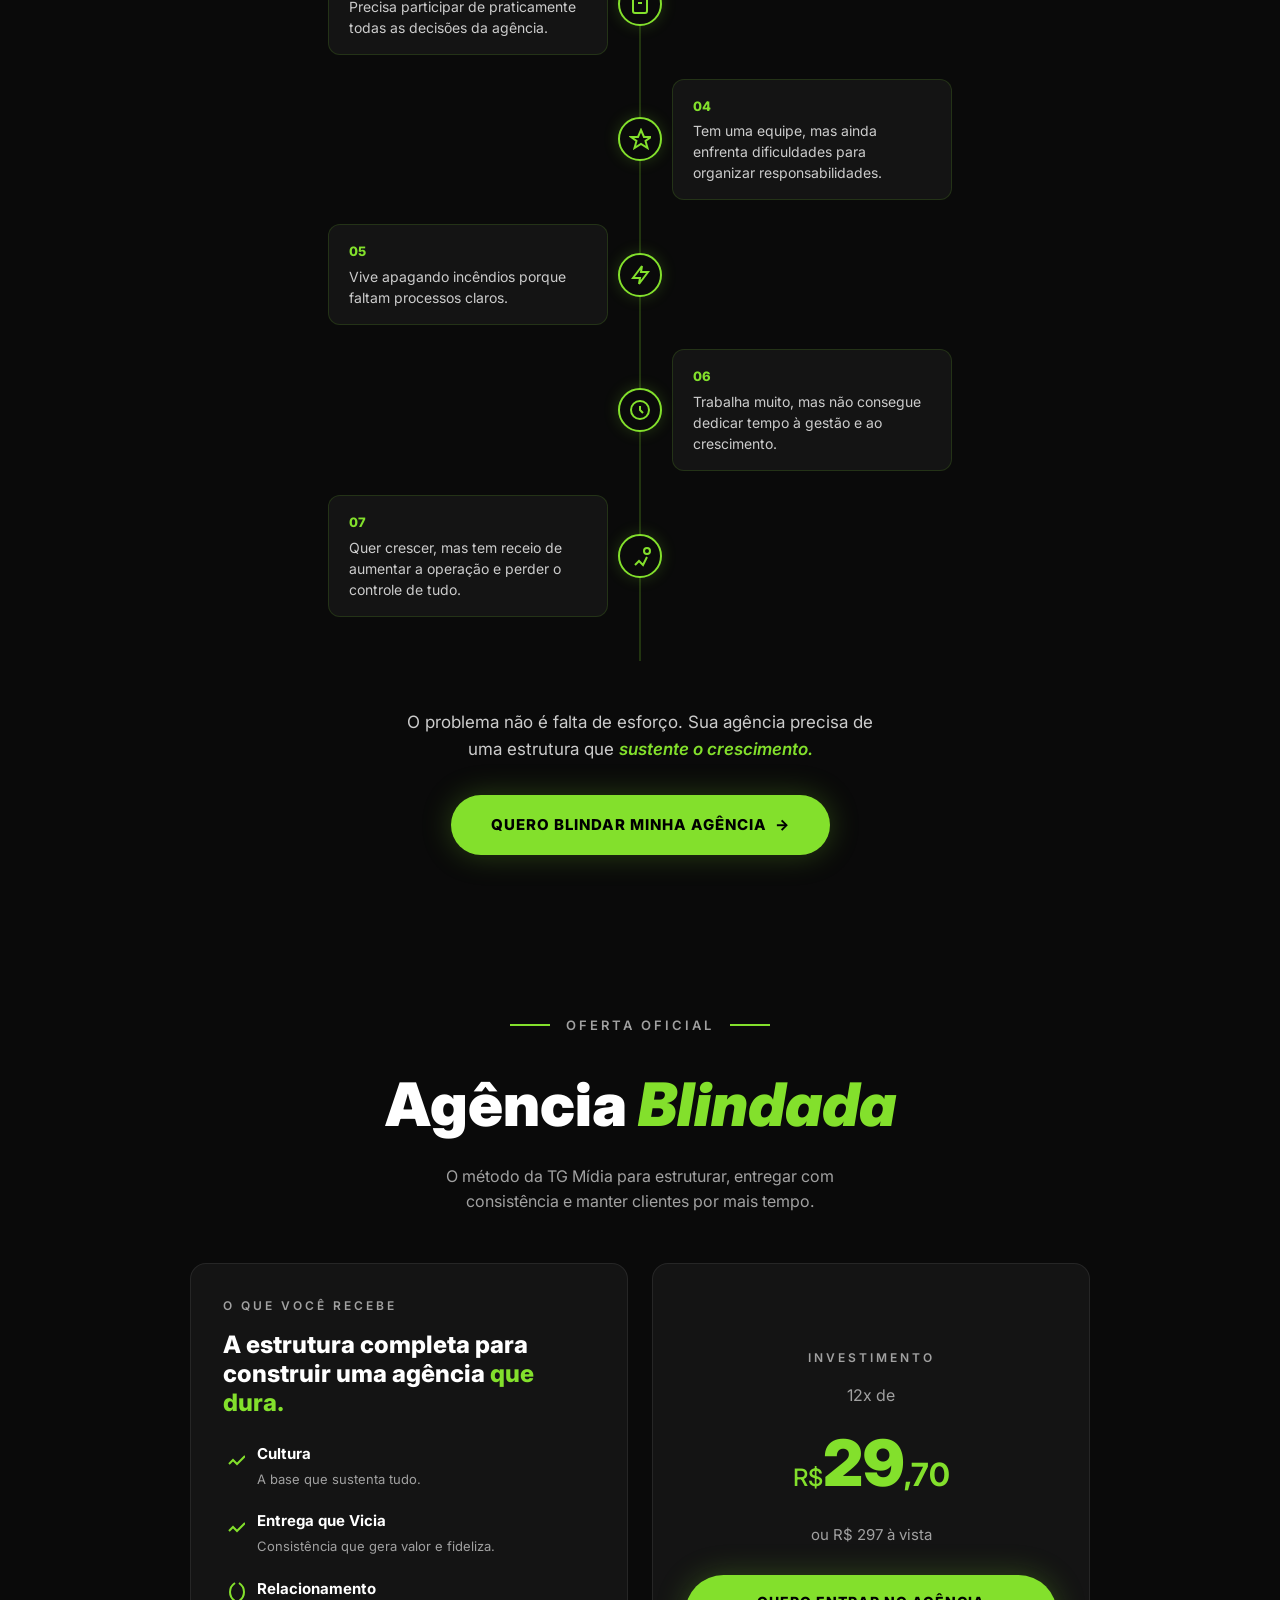
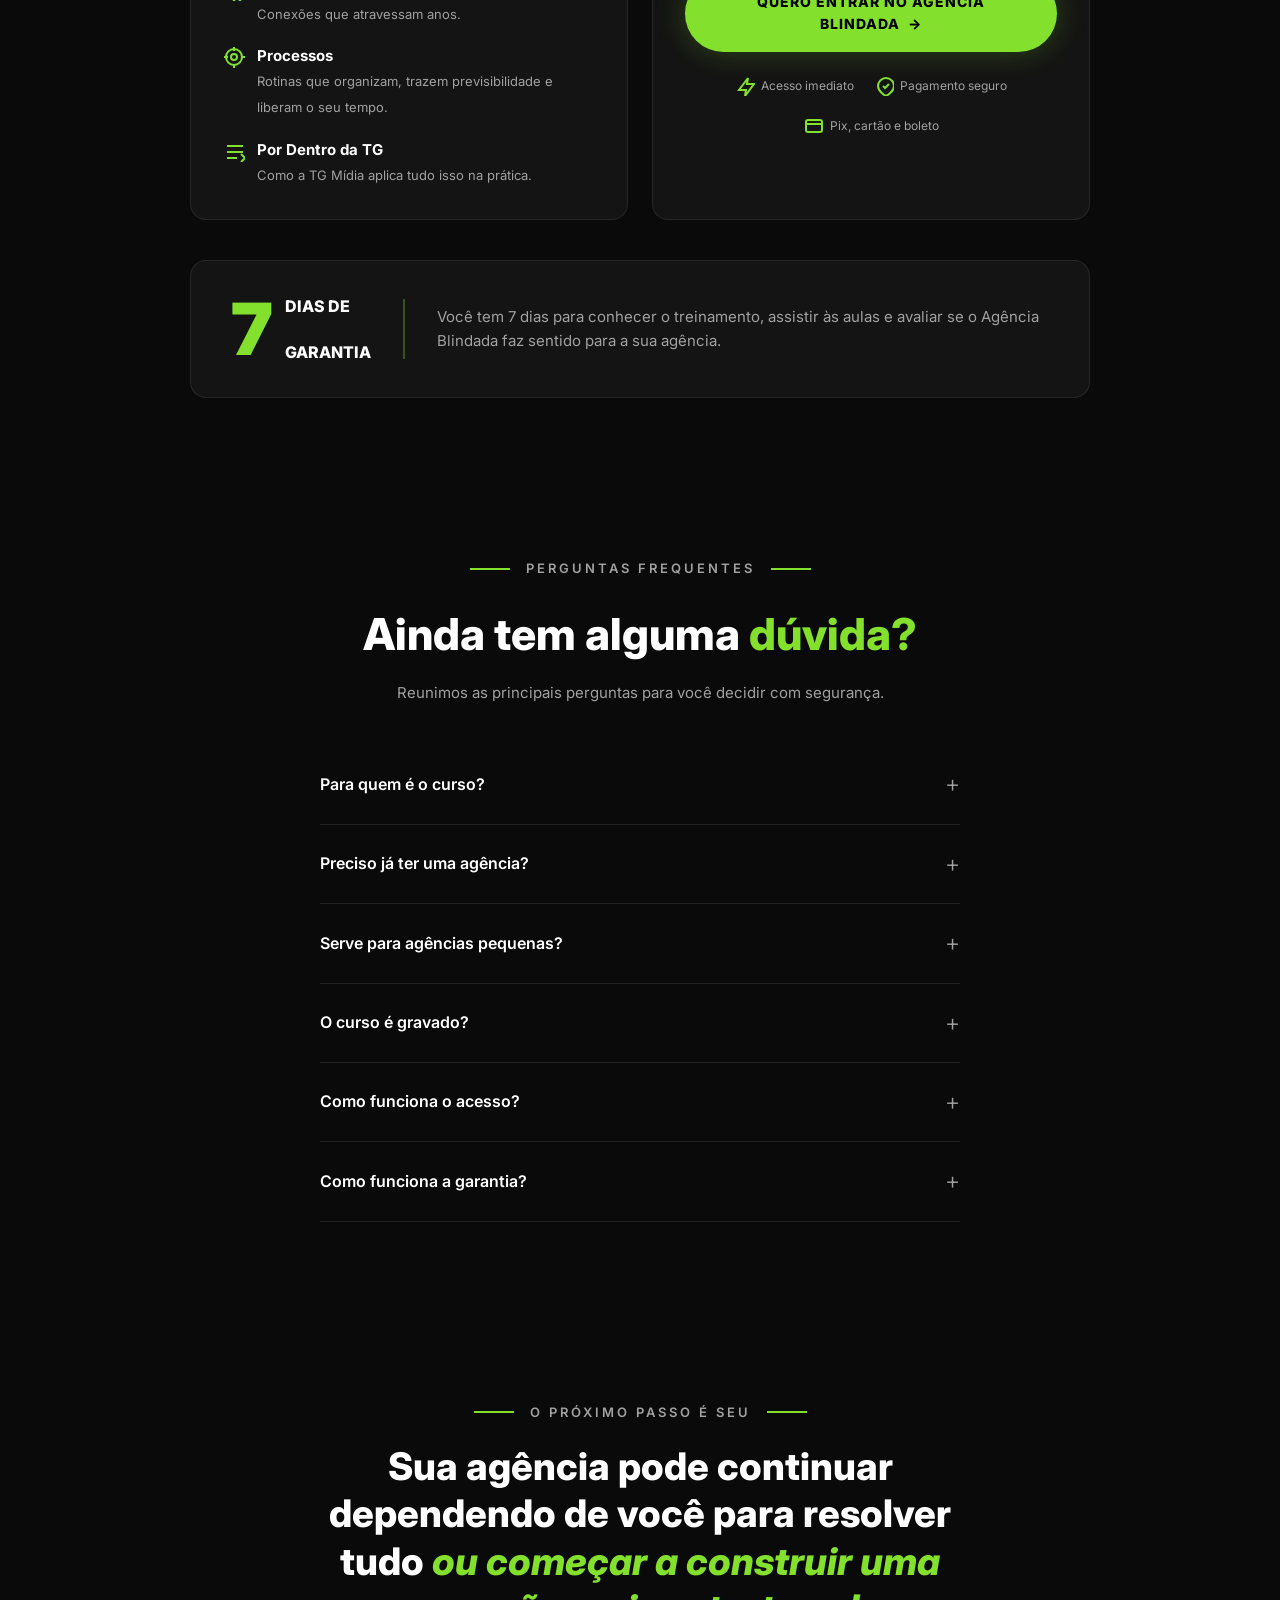
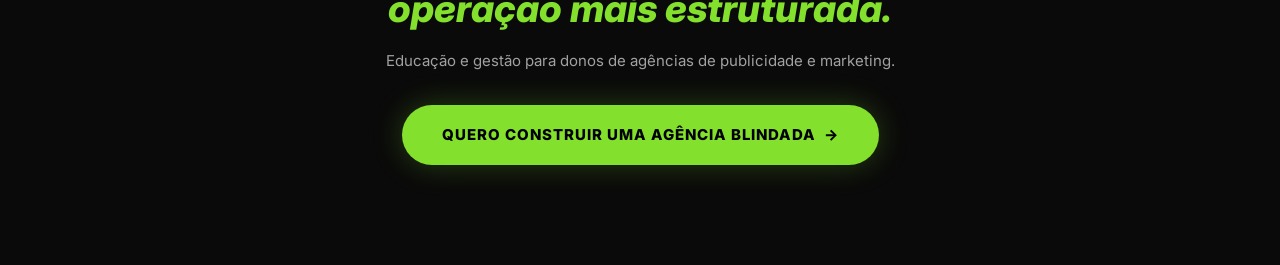
==== commit 25807da0: "Add V3 landing pages - land and vsl versions" ====
--- a/index.html
+++ b/index.html
@@ -3,187 +3,317 @@
 <head>
   <meta charset="UTF-8">
   <meta name="viewport" content="width=device-width, initial-scale=1.0">
-  <title>Agência Blindada — Construa uma agência que seus clientes não querem abandonar</title>
-  <meta name="description" content="O método da TG Mídia para estruturar, entregar com consistência e manter clientes por mais tempo.">
+  <title>Agência Blindada — TG Mídia</title>
+  <meta name="description" content="Construa uma agência que seus clientes não querem abandonar. Aprenda as 5 camadas do método TG Mídia.">
   <link rel="preconnect" href="https://fonts.googleapis.com">
   <link rel="preconnect" href="https://fonts.gstatic.com" crossorigin>
-  <link href="https://fonts.googleapis.com/css2?family=Inter:wght@400;600;700;800;900&display=swap" rel="stylesheet">
+  <link href="https://fonts.googleapis.com/css2?family=Inter:wght@400;500;600;700;800;900&display=swap" rel="stylesheet">
   <link rel="stylesheet" href="style.css">
 </head>
 <body>
 
-  <!-- ═══ HERO + VIDEO ═══ -->
-  <section class="hero">
-    <div class="hero-bg">
-      <img src="images/background.webp" alt="" loading="eager">
-    </div>
-    <div class="hero-content container">
-      <h1>Como construir uma Agência de Marketing que seus clientes <span class="green">não querem abandonar</span></h1>
-
-      <div class="video-wrapper">
-        <video id="mainVideo" controls playsinline preload="metadata" poster="images/hero-capa.webp">
-          <source src="videos/land.mp4" type="video/mp4">
-          Seu navegador não suporta vídeo HTML5.
-        </video>
-      </div>
-    </div>
-  </section>
-
-  <!-- ═══ OFERTA OFICIAL ═══ -->
-  <section class="oferta" id="oferta">
-    <div class="container">
-      <div class="section-label">Oferta Oficial</div>
-      <h2 class="oferta-title">Agência <span class="green">Blindada</span></h2>
-      <p class="oferta-subtitle">O método da TG Mídia para estruturar, entregar com consistência e manter clientes por mais tempo.</p>
-
-      <div class="oferta-grid">
-        <!-- Esquerda — O que você recebe -->
-        <div class="oferta-left">
-          <p class="oferta-left-label">O que você recebe</p>
-          <h3>A estrutura completa para construir uma agência <span class="green">que dura.</span></h3>
-          <ul class="camada-list">
-            <li>
-              <div class="camada-icon">🏛️</div>
-              <div class="camada-text">
-                <strong>Cultura</strong>
-                <span>A base que sustenta tudo.</span>
-              </div>
-            </li>
-            <li>
-              <div class="camada-icon">🎯</div>
-              <div class="camada-text">
-                <strong>Entrega que Vicia</strong>
-                <span>Consistência que gera valor e fideliza.</span>
-              </div>
-            </li>
-            <li>
-              <div class="camada-icon">🤝</div>
-              <div class="camada-text">
-                <strong>Relacionamento</strong>
-                <span>Conexões que atravessam anos.</span>
-              </div>
-            </li>
-            <li>
-              <div class="camada-icon">⚙️</div>
-              <div class="camada-text">
-                <strong>Processos</strong>
-                <span>Rotinas que organizam, trazem previsibilidade e liberam o seu tempo.</span>
-              </div>
-            </li>
-            <li>
-              <div class="camada-icon">🔍</div>
-              <div class="camada-text">
-                <strong>Por Dentro da TG</strong>
-                <span>Como a TG Mídia aplica tudo isso na prática.</span>
-              </div>
-            </li>
-          </ul>
-        </div>
-
-        <!-- Direita — Investimento -->
-        <div class="oferta-right">
-          <p class="oferta-right-label">Investimento</p>
-          <p class="price-prefix">12x de</p>
-          <p class="price-main">R$29<sup>,70</sup></p>
-          <p class="price-alt">ou R$ 297 à vista</p>
-          <a href="https://pay.kiwify.com.br/VEnm06J" class="cta-btn" target="_blank" rel="noopener">QUERO ENTRAR NO AGÊNCIA BLINDADA &nbsp;→</a>
-          <div class="trust-badges">
-            <div class="trust-badge">
-              <div class="trust-badge-icon">⚡</div>
-              <span>Acesso<br>imediato</span>
-            </div>
-            <div class="trust-badge">
-              <div class="trust-badge-icon">🔒</div>
-              <span>Pagamento<br>seguro</span>
-            </div>
-            <div class="trust-badge">
-              <div class="trust-badge-icon">💳</div>
-              <span>Pix, cartão<br>e boleto</span>
-            </div>
+<!-- ==================== SEÇÃO 01 — CAPA ==================== -->
+<section class="hero" id="capa">
+  <div class="hero-content">
+    <div class="hero-visual">
+      <picture>
+        <source media="(max-width: 600px)" srcset="images/hero-capa-mobile.webp">
+        <img src="images/hero-capa.webp" alt="Agência Blindada — Construa uma agência que seus clientes não querem abandonar." class="hero-capa" loading="eager">
+      </picture>
+      <a href="https://pay.kiwify.com.br/VEnm06J" class="cta-btn hero-cta" target="_blank" rel="noopener">QUERO BLINDAR MINHA AGÊNCIA &nbsp;→</a>
+    </div>
+  </div>
+</section>
+
+<!-- ==================== SEÇÃO 02 — O MÉTODO ==================== -->
+<section class="metodo" id="metodo">
+  <div class="metodo-bg">
+    <img src="images/background.webp" alt="" class="metodo-bg-img" loading="lazy">
+  </div>
+  <div class="container">
+    <div class="section-label"><span class="label-line"></span>O MÉTODO DA TG MÍDIA<span class="label-line"></span></div>
+    <h2>Veja o método de <span class="green">5 camadas</span> que vai blindar a sua agência.</h2>
+    <p class="metodo-desc">Blindar cliente não é truque isolado. É um processo que se constrói camada sobre camada, exatamente como o Thiago fez na TG Mídia ao longo de 20 anos.</p>
+    <div class="metodo-cards">
+      <div class="metodo-card">
+        <div class="card-num">01</div>
+        <div class="card-divider"></div>
+        <div class="card-icon">
+          <svg width="28" height="28" fill="none" stroke="#83e02c" stroke-width="2"><circle cx="10" cy="8" r="4"/><circle cx="20" cy="8" r="4"/><path d="M4 24v-2a5 5 0 015-5h4a5 5 0 015 5v2"/></svg>
+        </div>
+        <div class="card-body"><strong>CULTURA</strong><span>Pessoas alinhadas, engajadas e focadas no resultado.</span></div>
+      </div>
+      <div class="metodo-card">
+        <div class="card-num">03</div>
+        <div class="card-divider"></div>
+        <div class="card-icon">
+          <svg width="28" height="28" fill="none" stroke="#83e02c" stroke-width="2"><path d="M16 4c3 2 5 5 5 9s-2 7-5 9M12 4c-3 2-5 5-5 9s2 7 5 9"/><path d="M8 11h12M8 17h12"/></svg>
+        </div>
+        <div class="card-body"><strong>RELACIONAMENTO</strong><span>Conexão, confiança e parceria de longo prazo.</span></div>
+      </div>
+      <div class="metodo-card">
+        <div class="card-num">02</div>
+        <div class="card-divider"></div>
+        <div class="card-icon">
+          <svg width="28" height="28" fill="none" stroke="#83e02c" stroke-width="2"><path d="M6 20l4-4 4 4 8-8"/><path d="M16 8h6v6"/></svg>
+        </div>
+        <div class="card-body"><strong>ENTREGA QUE VICIA</strong><span>Valor contínuo que mantém o cliente por perto.</span></div>
+      </div>
+      <div class="metodo-card">
+        <div class="card-num">04</div>
+        <div class="card-divider"></div>
+        <div class="card-icon">
+          <svg width="28" height="28" fill="none" stroke="#83e02c" stroke-width="2"><circle cx="14" cy="14" r="10"/><circle cx="14" cy="14" r="4"/><path d="M14 2v4M14 22v4M2 14h4M22 14h4"/></svg>
+        </div>
+        <div class="card-body"><strong>PROCESSOS</strong><span>Organização, padronização e escala com eficiência.</span></div>
+      </div>
+      <div class="metodo-card metodo-card-center">
+        <div class="card-num">05</div>
+        <div class="card-divider"></div>
+        <div class="card-icon">
+          <svg width="28" height="28" fill="none" stroke="#83e02c" stroke-width="2"><path d="M4 6h20M4 12h20M4 18h12"/><path d="M20 16l4 4-4 4"/></svg>
+        </div>
+        <div class="card-body"><strong>POR DENTRO DA TG</strong><span>Bastidores reais da nossa operação e do que funciona na prática.</span></div>
+      </div>
+    </div>
+  </div>
+</section>
+
+<!-- ==================== SEÇÃO 03 — QUEBRA DE CRENÇA ==================== -->
+<section class="quebra" id="quebra">
+  <div class="container">
+    <h2>O problema da sua agência pode não ser a falta de clientes.</h2>
+    <h3 class="green">Pode ser falta de estrutura para mantê-los.</h3>
+    <p>Conquistar clientes é importante. Mas o que garante previsibilidade, lucro e crescimento é uma operação organizada, com processos, entregas consistentes e relacionamento de longo prazo.</p>
+  </div>
+</section>
+
+<!-- ==================== SEÇÃO 04 — AS 5 CAMADAS (FOTOS) ==================== -->
+<section class="camadas" id="camadas">
+  <div class="camadas-bg">
+    <img src="images/background.webp" alt="" class="camadas-bg-img" loading="lazy">
+  </div>
+  <div class="container">
+    <div class="section-label"><span class="label-line"></span>O MÉTODO TG MÍDIA<span class="label-line"></span></div>
+    <h2>As 5 Camadas <span class="green">da Blindagem</span></h2>
+    <p class="camadas-sub">Um método validado na operação real da TG Mídia para estruturar, entregar com consistência e manter <strong>clientes por mais</strong> tempo.</p>
+    <div class="camadas-grid">
+      <div class="camada-card">
+        <img src="images/foto-01-cultura.webp" alt="01 — Cultura" loading="lazy">
+      </div>
+      <div class="camada-card">
+        <img src="images/foto-02-entrega.webp" alt="02 — Entrega que Vicia" loading="lazy">
+      </div>
+      <div class="camada-card">
+        <img src="images/foto-03-relacionamento.webp" alt="03 — Relacionamento" loading="lazy">
+      </div>
+      <div class="camada-card">
+        <img src="images/foto-04-processos.webp" alt="04 — Processos" loading="lazy">
+      </div>
+      <div class="camada-card">
+        <img src="images/foto-05-por-dentro.webp" alt="05 — Por Dentro da TG" loading="lazy">
+      </div>
+    </div>
+  </div>
+</section>
+
+<!-- ==================== SEÇÃO 05 — PARA QUEM É ==================== -->
+<section class="para-quem" id="para-quem">
+  <div class="container">
+    <h2>Você trabalha cada vez mais, mas sente que sua agência <span class="green">não sai do lugar?</span></h2>
+    <p class="para-quem-intro">O Agência Blindada é para você que:</p>
+    <div class="timeline">
+      <div class="timeline-line"></div>
+
+      <div class="tl-item tl-left">
+        <div class="tl-card"><span class="tl-num">01</span><p>Conquista novos clientes, mas perde outros com frequência.</p></div>
+        <div class="tl-icon">
+          <svg width="22" height="22" fill="none" stroke="#83e02c" stroke-width="2"><circle cx="11" cy="8" r="4"/><path d="M4 20v-1a6 6 0 016-6h2a6 6 0 016 6v1"/></svg>
+        </div>
+      </div>
+
+      <div class="tl-item tl-right">
+        <div class="tl-icon">
+          <svg width="22" height="22" fill="none" stroke="#83e02c" stroke-width="2"><rect x="3" y="3" width="16" height="16" rx="2"/><path d="M8 8h6M8 12h4"/></svg>
+        </div>
+        <div class="tl-card"><span class="tl-num">02</span><p>Entrega resultados, mas sente que os clientes não reconhecem o valor do trabalho.</p></div>
+      </div>
+
+      <div class="tl-item tl-left">
+        <div class="tl-card"><span class="tl-num">03</span><p>Precisa participar de praticamente todas as decisões da agência.</p></div>
+        <div class="tl-icon">
+          <svg width="22" height="22" fill="none" stroke="#83e02c" stroke-width="2"><rect x="4" y="2" width="14" height="18" rx="2"/><path d="M9 10h4"/></svg>
+        </div>
+      </div>
+
+      <div class="tl-item tl-right">
+        <div class="tl-icon">
+          <svg width="22" height="22" fill="none" stroke="#83e02c" stroke-width="2"><path d="M12 2l3 7h7l-5.5 4 2 7L12 16l-6.5 4 2-7L2 9h7z"/></svg>
+        </div>
+        <div class="tl-card"><span class="tl-num">04</span><p>Tem uma equipe, mas ainda enfrenta dificuldades para organizar responsabilidades.</p></div>
+      </div>
+
+      <div class="tl-item tl-left">
+        <div class="tl-card"><span class="tl-num">05</span><p>Vive apagando incêndios porque faltam processos claros.</p></div>
+        <div class="tl-icon">
+          <svg width="22" height="22" fill="none" stroke="#83e02c" stroke-width="2"><path d="M13 2L4 14h7l-1 6 9-12h-7z"/></svg>
+        </div>
+      </div>
+
+      <div class="tl-item tl-right">
+        <div class="tl-icon">
+          <svg width="22" height="22" fill="none" stroke="#83e02c" stroke-width="2"><circle cx="11" cy="11" r="9"/><path d="M11 7v4l3 3"/></svg>
+        </div>
+        <div class="tl-card"><span class="tl-num">06</span><p>Trabalha muito, mas não consegue dedicar tempo à gestão e ao crescimento.</p></div>
+      </div>
+
+      <div class="tl-item tl-left">
+        <div class="tl-card"><span class="tl-num">07</span><p>Quer crescer, mas tem receio de aumentar a operação e perder o controle de tudo.</p></div>
+        <div class="tl-icon">
+          <svg width="22" height="22" fill="none" stroke="#83e02c" stroke-width="2"><path d="M6 20l4-4 4 4 4-8"/><circle cx="18" cy="6" r="3"/></svg>
+        </div>
+      </div>
+    </div>
+    <p class="para-quem-bottom">O problema não é falta de esforço. Sua agência precisa de uma estrutura que <em>sustente o crescimento.</em></p>
+    <a href="https://pay.kiwify.com.br/VEnm06J" class="cta-btn" target="_blank" rel="noopener">QUERO BLINDAR MINHA AGÊNCIA &nbsp;→</a>
+  </div>
+</section>
+
+<!-- ==================== SEÇÃO 06 — OFERTA ==================== -->
+<section class="oferta" id="oferta">
+  <div class="container">
+    <div class="section-label"><span class="label-line"></span>OFERTA OFICIAL<span class="label-line"></span></div>
+    <h2 class="oferta-titulo">Agência <em class="green">Blindada</em></h2>
+    <p class="oferta-desc">O método da TG Mídia para estruturar, entregar com consistência e manter clientes por mais tempo.</p>
+
+    <div class="oferta-grid">
+      <div class="oferta-left">
+        <span class="oferta-label">O QUE VOCÊ RECEBE</span>
+        <h3>A estrutura completa para construir uma agência <span class="green">que dura.</span></h3>
+        <ul class="oferta-list">
+          <li>
+            <svg width="22" height="22" fill="none" stroke="#83e02c" stroke-width="2"><path d="M6 20l4-4 4 4 8-8"/></svg>
+            <div><strong>Cultura</strong><span>A base que sustenta tudo.</span></div>
+          </li>
+          <li>
+            <svg width="22" height="22" fill="none" stroke="#83e02c" stroke-width="2"><path d="M6 20l4-4 4 4 8-8"/></svg>
+            <div><strong>Entrega que Vicia</strong><span>Consistência que gera valor e fideliza.</span></div>
+          </li>
+          <li>
+            <svg width="22" height="22" fill="none" stroke="#83e02c" stroke-width="2"><path d="M16 4c3 2 5 5 5 9s-2 7-5 9M12 4c-3 2-5 5-5 9s2 7 5 9"/></svg>
+            <div><strong>Relacionamento</strong><span>Conexões que atravessam anos.</span></div>
+          </li>
+          <li>
+            <svg width="22" height="22" fill="none" stroke="#83e02c" stroke-width="2"><circle cx="11" cy="11" r="8"/><circle cx="11" cy="11" r="3"/><path d="M11 1v4M11 18v4M1 11h4M18 11h4"/></svg>
+            <div><strong>Processos</strong><span>Rotinas que organizam, trazem previsibilidade e liberam o seu tempo.</span></div>
+          </li>
+          <li>
+            <svg width="22" height="22" fill="none" stroke="#83e02c" stroke-width="2"><path d="M4 6h16M4 12h16M4 18h10"/><path d="M18 14l4 4-4 4"/></svg>
+            <div><strong>Por Dentro da TG</strong><span>Como a TG Mídia aplica tudo isso na prática.</span></div>
+          </li>
+        </ul>
+      </div>
+      <div class="oferta-right">
+        <span class="oferta-label">INVESTIMENTO</span>
+        <div class="preco">
+          <span class="preco-parcela">12x de</span>
+          <span class="preco-valor">R$<strong>29</strong><span class="centavos">,70</span></span>
+          <span class="preco-avista">ou R$ 297 à vista</span>
+        </div>
+        <a href="https://pay.kiwify.com.br/VEnm06J" class="cta-btn" target="_blank" rel="noopener">QUERO ENTRAR NO AGÊNCIA BLINDADA &nbsp;→</a>
+        <div class="oferta-badges">
+          <div class="badge-item">
+            <svg width="20" height="20" fill="none" stroke="#83e02c" stroke-width="2"><path d="M13 2L4 14h7l-1 6 9-12h-7z"/></svg>
+            <span>Acesso imediato</span>
           </div>
-        </div>
-      </div>
-    </div>
-  </section>
-
-  <!-- ═══ GARANTIA ═══ -->
-  <section class="garantia-section">
-    <div class="container">
-      <div class="garantia">
-        <div class="garantia-numero">
-          <span class="garantia-7">7</span>
-          <div><strong>DIAS DE</strong><br><strong>GARANTIA</strong></div>
-        </div>
-        <div class="garantia-divider"></div>
-        <p>Você tem 7 dias para conhecer o treinamento, assistir às aulas e avaliar se o Agência Blindada faz sentido para a sua agência.</p>
-      </div>
-    </div>
-  </section>
-
-  <!-- ═══ FAQ ═══ -->
-  <section class="faq" id="faq">
-    <div class="container">
-      <div class="section-label">Perguntas Frequentes</div>
-      <h2>Ainda tem alguma <span class="green">dúvida?</span></h2>
-      <p class="faq-sub">Reunimos as principais perguntas para você decidir com segurança.</p>
-
-      <div class="faq-list">
-        <div class="faq-item">
-          <button class="faq-question">Para quem é o curso? <span class="faq-icon">+</span></button>
-          <div class="faq-answer"><p>Para donos de agências de publicidade e marketing que querem estruturar sua operação, reter mais clientes e parar de depender apenas de si mesmos para tudo funcionar.</p></div>
-        </div>
-        <div class="faq-item">
-          <button class="faq-question">Preciso já ter uma agência? <span class="faq-icon">+</span></button>
-          <div class="faq-answer"><p>Não necessariamente. Se você está começando a montar sua agência ou pensando em abrir uma, o Agência Blindada vai te dar a estrutura certa desde o início.</p></div>
-        </div>
-        <div class="faq-item">
-          <button class="faq-question">Serve para agências pequenas? <span class="faq-icon">+</span></button>
-          <div class="faq-answer"><p>Sim! O método foi pensado justamente para agências que precisam organizar processos, melhorar a entrega e criar uma base sólida para crescer com consistência.</p></div>
-        </div>
-        <div class="faq-item">
-          <button class="faq-question">O curso é gravado? <span class="faq-icon">+</span></button>
-          <div class="faq-answer"><p>Sim, todas as aulas são gravadas e ficam disponíveis para você assistir no seu ritmo, quantas vezes quiser, pelo tempo que tiver acesso.</p></div>
-        </div>
-        <div class="faq-item">
-          <button class="faq-question">Como funciona o acesso? <span class="faq-icon">+</span></button>
-          <div class="faq-answer"><p>Após a compra, você recebe acesso imediato à plataforma com todas as aulas e materiais. Basta acessar com seu e-mail e senha cadastrados.</p></div>
-        </div>
-        <div class="faq-item">
-          <button class="faq-question">Como funciona a garantia? <span class="faq-icon">+</span></button>
-          <div class="faq-answer"><p>Você tem 7 dias de garantia incondicional. Se dentro desse período você sentir que o treinamento não faz sentido para a sua agência, basta solicitar o reembolso integral.</p></div>
-        </div>
-      </div>
-    </div>
-  </section>
-
-  <!-- ═══ FINAL CTA ═══ -->
-  <section class="final-cta">
-    <div class="container">
-      <div class="section-label">O próximo passo é seu</div>
-      <h2>Sua agência pode continuar dependendo de você para resolver tudo <span class="green">ou começar a construir uma operação mais estruturada.</span></h2>
-      <p class="final-cta-sub">Educação e gestão para donos de agências de publicidade e marketing.</p>
-      <a href="https://pay.kiwify.com.br/VEnm06J" class="cta-btn" target="_blank" rel="noopener">QUERO CONSTRUIR UMA AGÊNCIA BLINDADA &nbsp;→</a>
-    </div>
-  </section>
-
-  <!-- ═══ FOOTER ═══ -->
-  <footer>
-    <div class="container">
-      <p>&copy; 2024 TG Mídia — Todos os direitos reservados.</p>
-    </div>
-  </footer>
-
-  <!-- ═══ FAQ Script ═══ -->
-  <script>
-  document.querySelectorAll('.faq-question').forEach(btn => {
-    btn.addEventListener('click', () => {
-      const item = btn.parentElement;
-      const wasOpen = item.classList.contains('open');
-      document.querySelectorAll('.faq-item.open').forEach(i => i.classList.remove('open'));
-      if (!wasOpen) item.classList.add('open');
+          <div class="badge-item">
+            <svg width="20" height="20" fill="none" stroke="#83e02c" stroke-width="2"><path d="M12 2a8 8 0 00-8 8c0 6 8 10 8 10s8-4 8-10a8 8 0 00-8-8z"/><path d="M9 10l2 2 4-4"/></svg>
+            <span>Pagamento seguro</span>
+          </div>
+          <div class="badge-item">
+            <svg width="20" height="20" fill="none" stroke="#83e02c" stroke-width="2"><rect x="2" y="4" width="16" height="12" rx="2"/><path d="M2 8h16"/></svg>
+            <span>Pix, cartão e boleto</span>
+          </div>
+        </div>
+      </div>
+    </div>
+
+    <div class="garantia">
+      <div class="garantia-numero">
+        <span class="garantia-7">7</span>
+        <div><strong>DIAS DE</strong><br><strong>GARANTIA</strong></div>
+      </div>
+      <div class="garantia-divider"></div>
+      <p>Você tem 7 dias para conhecer o treinamento, assistir às aulas e avaliar se o Agência Blindada faz sentido para a sua agência.</p>
+    </div>
+  </div>
+</section>
+
+<!-- ==================== SEÇÃO 07 — FAQ ==================== -->
+<section class="faq" id="faq">
+  <div class="container">
+    <div class="section-label"><span class="label-line"></span>PERGUNTAS FREQUENTES<span class="label-line"></span></div>
+    <h2>Ainda tem alguma <span class="green">dúvida?</span></h2>
+    <p class="faq-sub">Reunimos as principais perguntas para você decidir com segurança.</p>
+    <div class="faq-list">
+      <details class="faq-item">
+        <summary>Para quem é o curso?<span class="faq-icon">+</span></summary>
+        <div class="faq-answer"><p>Para donos de agências de publicidade e marketing que querem estruturar sua operação, reter mais clientes e crescer de forma sustentável.</p></div>
+      </details>
+      <details class="faq-item">
+        <summary>Preciso já ter uma agência?<span class="faq-icon">+</span></summary>
+        <div class="faq-answer"><p>Sim, o conteúdo é voltado para quem já tem uma agência em operação e quer profissionalizar a gestão.</p></div>
+      </details>
+      <details class="faq-item">
+        <summary>Serve para agências pequenas?<span class="faq-icon">+</span></summary>
+        <div class="faq-answer"><p>Com certeza. As 5 camadas são aplicáveis em agências de qualquer porte, desde operações enxutas até equipes maiores.</p></div>
+      </details>
+      <details class="faq-item">
+        <summary>O curso é gravado?<span class="faq-icon">+</span></summary>
+        <div class="faq-answer"><p>Sim, todas as aulas são gravadas e ficam disponíveis para você assistir no seu ritmo.</p></div>
+      </details>
+      <details class="faq-item">
+        <summary>Como funciona o acesso?<span class="faq-icon">+</span></summary>
+        <div class="faq-answer"><p>Após a compra, você recebe acesso imediato à plataforma com todas as aulas e materiais complementares.</p></div>
+      </details>
+      <details class="faq-item">
+        <summary>Como funciona a garantia?<span class="faq-icon">+</span></summary>
+        <div class="faq-answer"><p>Você tem 7 dias para acessar o conteúdo e, se não fizer sentido para você, basta solicitar o reembolso integral.</p></div>
+      </details>
+    </div>
+  </div>
+</section>
+
+<!-- ==================== SEÇÃO 08 — CTA FINAL ==================== -->
+<section class="cta-final" id="cta-final">
+  <div class="container">
+    <div class="section-label"><span class="label-line"></span>O PRÓXIMO PASSO É SEU<span class="label-line"></span></div>
+    <h2>Sua agência pode continuar dependendo de você para resolver tudo <span class="green"><em>ou começar a construir uma operação mais estruturada.</em></span></h2>
+    <p>Educação e gestão para donos de agências de publicidade e marketing.</p>
+    <a href="https://pay.kiwify.com.br/VEnm06J" class="cta-btn" target="_blank" rel="noopener">QUERO CONSTRUIR UMA AGÊNCIA BLINDADA &nbsp;→</a>
+  </div>
+</section>
+
+<script>
+// Timeline scroll animations
+document.addEventListener('DOMContentLoaded', () => {
+  const items = document.querySelectorAll('.tl-item');
+  if (!items.length) return;
+
+  const observer = new IntersectionObserver((entries) => {
+    entries.forEach(entry => {
+      if (entry.isIntersecting) {
+        entry.target.classList.add('tl-visible');
+        observer.unobserve(entry.target);
+      }
     });
+  }, { threshold: 0.2, rootMargin: '0px 0px -40px 0px' });
+
+  items.forEach((item, i) => {
+    item.style.transitionDelay = `${i * 0.08}s`;
+    observer.observe(item);
   });
-  </script>
-
+});
+</script>
 </body>
 </html>
--- a/style.css
+++ b/style.css
@@ -1,18 +1,19 @@
-/* ── Variables ── */
+/* ═══════════════════ RESET & BASE ═══════════════════ */
+*, *::before, *::after { margin: 0; padding: 0; box-sizing: border-box; }
+
 :root {
   --bg: #0a0a0a;
-  --bg-card: #111111;
+  --bg-card: #141414;
+  --bg-card-alt: #1a1a1a;
   --green: #83e02c;
   --green-dark: #5fa01e;
   --white: #ffffff;
-  --gray: #b0b0b0;
-  --light: #e0e0e0;
-  --font: 'Inter', system-ui, -apple-system, sans-serif;
-  --max-w: 960px;
-}
-
-/* ── Reset ── */
-*, *::before, *::after { margin: 0; padding: 0; box-sizing: border-box; }
+  --gray: #a1a1a1;
+  --gray-light: #ccc;
+  --max-w: 1120px;
+  --font: 'Inter', system-ui, sans-serif;
+}
+
 html { scroll-behavior: smooth; }
 body {
   font-family: var(--font);
@@ -20,281 +21,399 @@
   color: var(--white);
   line-height: 1.6;
   -webkit-font-smoothing: antialiased;
-}
-img { display: block; max-width: 100%; height: auto; }
+  overflow-x: hidden;
+}
+img { max-width: 100%; height: auto; display: block; }
 a { text-decoration: none; color: inherit; }
 
 .container { max-width: var(--max-w); margin: 0 auto; padding: 0 24px; }
-
-/* ── CTA Button ── */
+.green { color: var(--green); }
+
+/* ═══════════════════ SHARED COMPONENTS ═══════════════════ */
+
+/* Section label with lines */
+.section-label {
+  display: flex; align-items: center; justify-content: center; gap: 16px;
+  font-size: 13px; font-weight: 600; letter-spacing: 3px; color: var(--gray);
+  text-transform: uppercase; margin-bottom: 20px;
+}
+.label-line { width: 40px; height: 2px; background: var(--green); }
+
+/* CTA Button */
 .cta-btn {
-  display: inline-flex; align-items: center; gap: 8px;
-  background: var(--green); color: #000; font-weight: 800;
-  font-size: 16px; padding: 18px 44px; border-radius: 8px;
-  text-transform: uppercase; letter-spacing: .5px;
+  display: inline-flex; align-items: center; justify-content: center;
+  background: var(--green); color: #000; font-weight: 800; font-size: 15px;
+  padding: 18px 40px; border-radius: 50px; letter-spacing: 1px;
   transition: transform .2s, box-shadow .2s;
-  box-shadow: 0 0 40px rgba(131,224,44,.35);
+  box-shadow: 0 0 30px rgba(131,224,44,.25);
+}
+.cta-btn:hover { transform: translateY(-2px); box-shadow: 0 0 50px rgba(131,224,44,.4); }
+
+/* ═══════════════════ SEÇÃO 01 — CAPA (HERO) ═══════════════════ */
+.hero {
+  position: relative; overflow: hidden;
+  padding: 0 0 60px; text-align: center;
+  background: var(--bg);
+}
+.hero-bg {
+  position: absolute; inset: 0; z-index: 0;
+}
+.hero-bg-img {
+  width: 100%; height: 100%; object-fit: cover;
+  opacity: .5;
+}
+.hero-content {
+  position: relative; z-index: 1;
+}
+.hero-visual {
+  display: flex; flex-direction: column; align-items: center;
+}
+.hero-capa {
+  width: 100%;
+  /* Full Capa 02: Thiago + vault + title + stats — all baked in */
+}
+.hero-cta {
+  margin-top: 32px;
+  font-size: 17px; padding: 20px 52px;
+  box-shadow: 0 0 50px rgba(131,224,44,.4);
   animation: ctaPulse 2.5s ease-in-out infinite;
-  cursor: pointer; border: none;
-}
-.cta-btn:hover { transform: translateY(-2px); box-shadow: 0 0 60px rgba(131,224,44,.5); }
+}
 @keyframes ctaPulse {
   0%, 100% { box-shadow: 0 0 30px rgba(131,224,44,.3); }
   50% { box-shadow: 0 0 60px rgba(131,224,44,.5); }
 }
 
-/* ── Section Label ── */
-.section-label {
-  text-transform: uppercase; font-size: 12px; font-weight: 700;
-  letter-spacing: 3px; color: var(--gray);
-  display: flex; align-items: center; justify-content: center; gap: 12px;
-}
-.section-label::before, .section-label::after {
-  content: ''; width: 40px; height: 1px; background: var(--green);
-}
-
-/* ══════════════════════════════════════
-   SECTION 01 — HERO + VIDEO
-   ══════════════════════════════════════ */
-.hero {
+/* ═══════════════════ SEÇÃO 02 — O MÉTODO ═══════════════════ */
+.metodo {
   position: relative; overflow: hidden;
-  padding: 60px 0 0; text-align: center;
-  background: var(--bg);
-}
-.hero-bg {
+  padding: 80px 0; text-align: center;
+}
+.metodo-bg {
   position: absolute; inset: 0; z-index: 0;
 }
-.hero-bg img {
-  width: 100%; height: 100%; object-fit: cover; opacity: .35;
-}
-.hero-content {
-  position: relative; z-index: 1;
-}
-.hero h1 {
-  font-size: clamp(28px, 4vw, 44px); font-weight: 800;
-  line-height: 1.2; max-width: 740px; margin: 0 auto 48px;
-}
-.hero h1 .green { color: var(--green); }
-
-/* Video player */
-.video-wrapper {
-  max-width: 800px; margin: 0 auto;
-  border-radius: 16px; overflow: hidden;
-  box-shadow: 0 0 80px rgba(131,224,44,.15), 0 20px 60px rgba(0,0,0,.6);
-  border: 1px solid rgba(131,224,44,.2);
-  background: #000;
-}
-.video-wrapper video {
-  width: 100%; display: block; aspect-ratio: 16/9; background: #000;
-}
-
-.video-caption {
-  max-width: 640px; margin: 32px auto 0;
-  font-size: 15px; color: var(--gray); line-height: 1.7;
-  padding: 0 16px 60px;
-}
-
-/* ══════════════════════════════════════
-   GATED CONTENT (VSL version)
-   ══════════════════════════════════════ */
-.gated-content {
-  transition: opacity .8s ease;
-}
-.gated-content.hidden {
-  display: none;
-}
-.gated-content.revealing {
+.metodo-bg-img {
+  width: 100%; height: 100%; object-fit: cover;
+  opacity: .5;
+}
+.metodo .container { position: relative; z-index: 1; }
+.metodo h2 {
+  font-size: clamp(26px, 4vw, 40px); font-weight: 800; line-height: 1.2;
+  max-width: 650px; margin: 0 auto 16px;
+}
+.metodo-desc {
+  font-size: 15px; color: var(--gray); max-width: 580px; margin: 0 auto 48px;
+}
+.metodo-cards {
+  display: grid; grid-template-columns: 1fr 1fr; gap: 20px;
+  max-width: 860px; margin: 0 auto;
+}
+.metodo-card {
+  display: flex; align-items: center; gap: 12px;
+  background: rgba(20,20,20,.6);
+  border: 1px solid rgba(131,224,44,.25);
+  border-radius: 60px; padding: 16px 24px;
+  text-align: left;
+  box-shadow: 0 0 20px rgba(131,224,44,.08);
+  transition: border-color .3s, box-shadow .3s;
+}
+.metodo-card:hover {
+  border-color: rgba(131,224,44,.5);
+  box-shadow: 0 0 30px rgba(131,224,44,.15);
+}
+.card-num {
+  font-size: 20px; font-weight: 800; color: var(--green);
+  min-width: 32px;
+}
+.card-divider {
+  width: 2px; height: 32px; background: rgba(131,224,44,.3);
+}
+.card-icon { flex-shrink: 0; }
+.card-body { display: flex; flex-direction: column; gap: 2px; }
+.card-body strong { font-size: 14px; font-weight: 700; letter-spacing: .5px; }
+.card-body span { font-size: 13px; color: var(--gray); line-height: 1.4; }
+
+.metodo-card-center {
+  grid-column: 1 / -1;
+  max-width: 420px; margin: 0 auto;
+}
+
+/* ═══════════════════ SEÇÃO 03 — QUEBRA ═══════════════════ */
+.quebra {
+  padding: 80px 0; text-align: center;
+  background: #111;
+}
+.quebra h2 {
+  font-size: clamp(26px, 4.5vw, 42px); font-weight: 800; line-height: 1.15;
+  max-width: 650px; margin: 0 auto 12px;
+}
+.quebra h3 {
+  font-size: clamp(24px, 4vw, 38px); font-weight: 800; line-height: 1.2;
+  margin-bottom: 20px;
+}
+.quebra p {
+  font-size: 15px; color: var(--gray); max-width: 560px; margin: 0 auto;
+  line-height: 1.7;
+}
+
+/* ═══════════════════ SEÇÃO 04 — CAMADAS (FOTOS) ═══════════════════ */
+.camadas {
+  position: relative; padding: 80px 0 100px; text-align: center;
+  overflow: hidden;
+}
+.camadas-bg {
+  position: absolute; inset: 0; z-index: 0;
+}
+.camadas-bg-img {
+  width: 100%; height: 100%; object-fit: cover; opacity: .5;
+}
+.camadas .container { position: relative; z-index: 1; }
+.camadas h2 {
+  font-size: clamp(30px, 5vw, 52px); font-weight: 900; line-height: 1.1;
+  margin-bottom: 16px;
+}
+.camadas-sub {
+  font-size: 15px; color: var(--gray); max-width: 540px; margin: 0 auto 48px;
+}
+.camadas-sub strong { color: var(--white); }
+
+.camadas-grid {
+  display: grid; grid-template-columns: repeat(5, 1fr); gap: 20px;
+}
+.camada-card {
+  background: var(--bg-card); border-radius: 16px; overflow: hidden;
+  display: flex; flex-direction: column;
+  transition: transform .3s;
+}
+.camada-card:hover { transform: translateY(-6px); }
+.camada-card img {
+  width: 100%; aspect-ratio: 3/4; object-fit: cover;
+  border-radius: 16px;
+}
+
+/* ═══════════════════ SEÇÃO 05 — PARA QUEM É ═══════════════════ */
+.para-quem {
+  padding: 80px 0; text-align: center;
+}
+.para-quem h2 {
+  font-size: clamp(26px, 4.5vw, 42px); font-weight: 800; line-height: 1.15;
+  max-width: 650px; margin: 0 auto 12px;
+}
+.para-quem-intro {
+  font-size: 15px; color: var(--gray); margin-bottom: 48px;
+}
+
+/* Timeline */
+.timeline {
+  position: relative; max-width: 700px; margin: 0 auto 48px;
+  padding: 20px 0;
+}
+.timeline-line {
+  position: absolute; left: 50%; top: 0; bottom: 0;
+  width: 2px; background: rgba(131,224,44,.2);
+  transform: translateX(-50%);
+}
+.tl-item {
+  display: flex; align-items: center; gap: 16px;
+  margin-bottom: 24px; position: relative;
+}
+.tl-left { justify-content: flex-end; padding-right: calc(50% + 32px); flex-direction: row; }
+.tl-right { justify-content: flex-start; padding-left: calc(50% + 32px); flex-direction: row; }
+
+.tl-left .tl-icon,
+.tl-right .tl-icon {
+  position: absolute; left: 50%; transform: translateX(-50%);
+  width: 44px; height: 44px; border-radius: 50%;
+  background: var(--bg); border: 2px solid var(--green);
+  display: flex; align-items: center; justify-content: center;
+  box-shadow: 0 0 16px rgba(131,224,44,.2);
+  z-index: 2;
+}
+.tl-card {
+  background: var(--bg-card); border: 1px solid rgba(131,224,44,.15);
+  border-radius: 12px; padding: 16px 20px; text-align: left;
+  max-width: 280px;
+}
+.tl-num {
+  font-size: 13px; font-weight: 800; color: var(--green);
+  display: block; margin-bottom: 4px;
+}
+.tl-card p { font-size: 14px; color: var(--gray-light); line-height: 1.5; }
+
+/* Timeline scroll animations */
+.tl-item {
   opacity: 0;
-  display: block;
-}
-.gated-content.visible {
+  transition: opacity .6s ease, transform .6s ease;
+}
+.tl-item.tl-left { transform: translateX(-40px); }
+.tl-item.tl-right { transform: translateX(40px); }
+.tl-item.tl-visible {
   opacity: 1;
-}
-
-/* ══════════════════════════════════════
-   SECTION — OFERTA OFICIAL
-   ══════════════════════════════════════ */
+  transform: translateX(0);
+}
+
+.para-quem-bottom {
+  font-size: 17px; color: var(--gray-light); max-width: 500px; margin: 0 auto 32px;
+  line-height: 1.6;
+}
+.para-quem-bottom em { color: var(--green); font-style: italic; font-weight: 600; }
+
+/* ═══════════════════ SEÇÃO 06 — OFERTA ═══════════════════ */
 .oferta {
   padding: 80px 0; text-align: center;
 }
-.oferta-title {
-  font-size: clamp(32px, 5vw, 48px); font-weight: 900;
-  margin: 16px 0 8px;
-}
-.oferta-title .green { color: var(--green); }
-.oferta-subtitle {
-  font-size: 16px; color: var(--gray); max-width: 560px;
-  margin: 0 auto 48px; line-height: 1.6;
+.oferta-titulo {
+  font-size: clamp(36px, 6vw, 60px); font-weight: 900; margin-bottom: 12px;
+}
+.oferta-titulo em { font-style: italic; }
+.oferta-desc {
+  font-size: 16px; color: var(--gray); max-width: 480px; margin: 0 auto 48px;
 }
 
 .oferta-grid {
   display: grid; grid-template-columns: 1fr 1fr; gap: 24px;
-  max-width: 880px; margin: 0 auto; text-align: left;
-}
-
-/* Left — O que você recebe */
-.oferta-left {
+  max-width: 900px; margin: 0 auto 40px; text-align: left;
+}
+.oferta-left, .oferta-right {
   background: var(--bg-card); border: 1px solid rgba(255,255,255,.08);
-  border-radius: 16px; padding: 36px 32px;
-}
-.oferta-left-label {
-  font-size: 11px; font-weight: 700; letter-spacing: 2px;
-  color: var(--gray); text-transform: uppercase; margin-bottom: 12px;
+  border-radius: 16px; padding: 32px;
+}
+.oferta-label {
+  font-size: 12px; font-weight: 600; letter-spacing: 3px; color: var(--gray);
+  text-transform: uppercase; display: block; margin-bottom: 16px;
 }
 .oferta-left h3 {
-  font-size: 24px; font-weight: 800; line-height: 1.3; margin-bottom: 28px;
-}
-.oferta-left h3 .green { color: var(--green); }
-
-.camada-list { list-style: none; display: flex; flex-direction: column; gap: 18px; }
-.camada-list li {
-  display: flex; align-items: flex-start; gap: 14px;
-  padding-bottom: 18px; border-bottom: 1px solid rgba(255,255,255,.06);
-}
-.camada-list li:last-child { border-bottom: none; padding-bottom: 0; }
-.camada-icon {
-  width: 40px; height: 40px; border-radius: 10px;
-  background: rgba(131,224,44,.1); display: flex;
-  align-items: center; justify-content: center; flex-shrink: 0;
-  font-size: 18px;
-}
-.camada-text strong { display: block; font-size: 15px; font-weight: 700; }
-.camada-text span { font-size: 13px; color: var(--gray); }
-
-/* Right — Investimento */
-.oferta-right {
-  background: var(--bg-card); border: 1px solid rgba(131,224,44,.15);
-  border-radius: 16px; padding: 36px 32px; text-align: center;
-  display: flex; flex-direction: column; align-items: center; justify-content: center;
-}
-.oferta-right-label {
-  font-size: 11px; font-weight: 700; letter-spacing: 2px;
-  color: var(--gray); text-transform: uppercase; margin-bottom: 16px;
-}
-.price-prefix { font-size: 16px; color: var(--gray); }
-.price-main {
-  font-size: 64px; font-weight: 900; color: var(--green);
-  line-height: 1; margin: 4px 0;
-}
-.price-main sup { font-size: 28px; vertical-align: super; }
-.price-alt { font-size: 14px; color: var(--gray); margin-bottom: 28px; }
-
-.oferta-right .cta-btn { width: 100%; justify-content: center; font-size: 15px; padding: 18px 24px; }
-
-.trust-badges {
-  display: flex; gap: 20px; margin-top: 24px; justify-content: center;
-}
-.trust-badge {
-  display: flex; flex-direction: column; align-items: center; gap: 4px;
-  font-size: 11px; color: var(--gray); text-align: center;
-}
-.trust-badge-icon {
-  width: 32px; height: 32px; border-radius: 50%;
-  background: rgba(131,224,44,.1); display: flex;
-  align-items: center; justify-content: center; font-size: 14px;
-}
-
-/* ══════════════════════════════════════
-   SECTION — GARANTIA
-   ══════════════════════════════════════ */
-.garantia-section { padding: 0 0 80px; }
-
+  font-size: 24px; font-weight: 800; line-height: 1.2; margin-bottom: 24px;
+}
+.oferta-list { list-style: none; display: flex; flex-direction: column; gap: 18px; }
+.oferta-list li {
+  display: flex; align-items: flex-start; gap: 12px;
+}
+.oferta-list li svg { flex-shrink: 0; margin-top: 2px; }
+.oferta-list li strong { display: block; font-size: 15px; font-weight: 700; }
+.oferta-list li span { font-size: 13px; color: var(--gray); }
+
+.oferta-right { text-align: center; display: flex; flex-direction: column; align-items: center; justify-content: center; }
+
+.preco { margin-bottom: 28px; }
+.preco-parcela { display: block; font-size: 16px; color: var(--gray); margin-bottom: 4px; }
+.preco-valor {
+  font-size: 24px; color: var(--green); font-weight: 500;
+}
+.preco-valor strong { font-size: 64px; font-weight: 900; }
+.centavos { font-size: 32px; font-weight: 700; }
+.preco-avista { display: block; font-size: 15px; color: var(--gray); margin-top: 8px; }
+
+.oferta-right .cta-btn { margin-bottom: 24px; font-size: 14px; padding: 16px 32px; }
+
+.oferta-badges {
+  display: flex; gap: 20px; flex-wrap: wrap; justify-content: center;
+}
+.badge-item {
+  display: flex; align-items: center; gap: 6px;
+  font-size: 12px; color: var(--gray);
+}
+
+/* Garantia */
 .garantia {
   display: flex; align-items: center; gap: 32px;
   background: var(--bg-card); border: 1px solid rgba(255,255,255,.08);
   border-radius: 16px; padding: 32px 40px;
   max-width: 900px; margin: 0 auto; text-align: left;
 }
-.garantia-numero { display: flex; align-items: center; gap: 12px; flex-shrink: 0; }
-.garantia-7 { font-size: 72px; font-weight: 900; color: var(--green); line-height: 1; }
-.garantia-numero strong { display: block; font-size: 16px; font-weight: 800; line-height: 1.3; }
-.garantia-divider { width: 2px; height: 60px; background: rgba(131,224,44,.3); flex-shrink: 0; }
-.garantia p { font-size: 15px; color: var(--gray); line-height: 1.6; }
-
-/* ══════════════════════════════════════
-   SECTION — FAQ
-   ══════════════════════════════════════ */
-.faq { padding: 80px 0; text-align: center; }
+.garantia-numero {
+  display: flex; align-items: center; gap: 12px; flex-shrink: 0;
+}
+.garantia-7 {
+  font-size: 72px; font-weight: 900; color: var(--green); line-height: 1;
+}
+.garantia-numero strong {
+  display: block; font-size: 16px; font-weight: 800; line-height: 1.3;
+}
+.garantia-divider {
+  width: 2px; height: 60px; background: rgba(131,224,44,.3); flex-shrink: 0;
+}
+.garantia p {
+  font-size: 15px; color: var(--gray); line-height: 1.6;
+}
+
+/* ═══════════════════ SEÇÃO 07 — FAQ ═══════════════════ */
+.faq {
+  padding: 80px 0; text-align: center;
+}
 .faq h2 {
-  font-size: clamp(28px, 4vw, 40px); font-weight: 800;
-  margin: 16px 0 8px;
-}
-.faq h2 .green { color: var(--green); }
-.faq-sub { font-size: 15px; color: var(--gray); margin-bottom: 48px; }
-
-.faq-list { max-width: 720px; margin: 0 auto; text-align: left; }
+  font-size: clamp(28px, 4.5vw, 44px); font-weight: 800; margin-bottom: 12px;
+}
+.faq-sub {
+  font-size: 15px; color: var(--gray); margin-bottom: 40px;
+}
+.faq-list {
+  max-width: 640px; margin: 0 auto; text-align: left;
+}
 .faq-item {
-  border-bottom: 1px solid rgba(255,255,255,.08);
-}
-.faq-question {
-  width: 100%; background: none; border: none; color: var(--white);
-  font-family: var(--font); font-size: 16px; font-weight: 600;
-  padding: 20px 0; display: flex; justify-content: space-between;
-  align-items: center; cursor: pointer; text-align: left;
-}
-.faq-question:hover { color: var(--green); }
+  border-bottom: 1px solid rgba(255,255,255,.1);
+}
+.faq-item summary {
+  display: flex; justify-content: space-between; align-items: center;
+  padding: 20px 0; font-size: 16px; font-weight: 600;
+  cursor: pointer; list-style: none;
+  transition: color .2s;
+}
+.faq-item summary::-webkit-details-marker { display: none; }
+.faq-item summary:hover { color: var(--green); }
 .faq-icon {
-  font-size: 22px; font-weight: 300; transition: transform .3s;
-  color: var(--green); flex-shrink: 0; margin-left: 16px;
-}
-.faq-item.open .faq-icon { transform: rotate(45deg); }
+  font-size: 24px; font-weight: 300; color: var(--gray);
+  transition: transform .3s;
+}
+.faq-item[open] .faq-icon { transform: rotate(45deg); }
 .faq-answer {
-  max-height: 0; overflow: hidden; transition: max-height .4s ease, padding .3s ease;
-}
-.faq-item.open .faq-answer { max-height: 300px; }
-.faq-answer p {
-  padding: 0 0 20px; font-size: 14px; color: var(--gray); line-height: 1.7;
-}
-
-/* ══════════════════════════════════════
-   SECTION — FINAL CTA
-   ══════════════════════════════════════ */
-.final-cta {
-  padding: 80px 0 100px; text-align: center;
-}
-.final-cta h2 {
-  font-size: clamp(26px, 4vw, 40px); font-weight: 800;
-  line-height: 1.25; max-width: 700px; margin: 16px auto 20px;
-}
-.final-cta h2 .green { color: var(--green); }
-.final-cta-sub {
-  font-size: 15px; color: var(--gray); margin-bottom: 36px;
-}
-
-/* ══════════════════════════════════════
-   FOOTER
-   ══════════════════════════════════════ */
-footer {
-  padding: 32px 0; text-align: center; border-top: 1px solid rgba(255,255,255,.06);
-}
-footer p { font-size: 12px; color: #555; }
-
-/* ══════════════════════════════════════
-   RESPONSIVE
-   ══════════════════════════════════════ */
-@media (max-width: 768px) {
-  .hero { padding: 40px 0 0; }
-  .hero h1 { font-size: 26px; margin-bottom: 32px; }
-  .video-wrapper { border-radius: 12px; margin: 0 12px; }
-  .video-caption { font-size: 14px; }
-
-  .oferta { padding: 60px 0; }
+  padding: 0 0 20px;
+}
+.faq-answer p { font-size: 15px; color: var(--gray); line-height: 1.6; }
+
+/* ═══════════════════ SEÇÃO 08 — CTA FINAL ═══════════════════ */
+.cta-final {
+  padding: 100px 0; text-align: center;
+}
+.cta-final h2 {
+  font-size: clamp(24px, 4vw, 38px); font-weight: 800; line-height: 1.25;
+  max-width: 700px; margin: 0 auto 16px;
+}
+.cta-final h2 em { font-style: italic; }
+.cta-final p {
+  font-size: 15px; color: var(--gray); margin-bottom: 32px;
+}
+
+/* ═══════════════════ RESPONSIVO ═══════════════════ */
+@media (max-width: 900px) {
+  .metodo-cards { grid-template-columns: 1fr; max-width: 440px; }
+  .metodo-card-center { max-width: 100%; }
+  .camadas-grid { grid-template-columns: repeat(3, 1fr); }
+  .camadas-grid .camada-card:nth-child(4),
+  .camadas-grid .camada-card:nth-child(5) {
+    grid-column: auto;
+  }
   .oferta-grid { grid-template-columns: 1fr; }
-  .oferta-left { padding: 28px 24px; }
-  .oferta-right { padding: 28px 24px; }
-  .price-main { font-size: 52px; }
-
   .garantia { flex-direction: column; text-align: center; padding: 28px 24px; gap: 20px; }
   .garantia-divider { width: 60px; height: 2px; }
+
+  .tl-left { padding-right: 0; padding-left: 72px; justify-content: flex-start; }
+  .tl-right { padding-left: 72px; }
+  .tl-left .tl-icon,
+  .tl-right .tl-icon {
+    left: 24px;
+  }
+  .timeline-line { left: 24px; }
+}
+
+@media (max-width: 600px) {
+  .hero h1 { font-size: 26px; }
+  .hero-stats { gap: 20px; }
+  .stat { flex-direction: column; text-align: center; }
+  .stat div { text-align: center; }
+  .camadas-grid { grid-template-columns: repeat(2, 1fr); }
+  .camadas-grid .camada-card:last-child { grid-column: 1 / -1; max-width: 200px; margin: 0 auto; }
+  .cta-btn { font-size: 13px; padding: 16px 28px; }
+  .preco-valor strong { font-size: 48px; }
   .garantia-7 { font-size: 56px; }
-
-  .cta-btn { font-size: 14px; padding: 16px 32px; }
-  .trust-badges { flex-wrap: wrap; }
-}
-
-@media (max-width: 480px) {
-  .hero h1 { font-size: 22px; }
-  .oferta-title { font-size: 28px; }
-  .faq h2 { font-size: 24px; }
-  .final-cta h2 { font-size: 22px; }
-}
+  .oferta-titulo { font-size: 36px; }
+}
